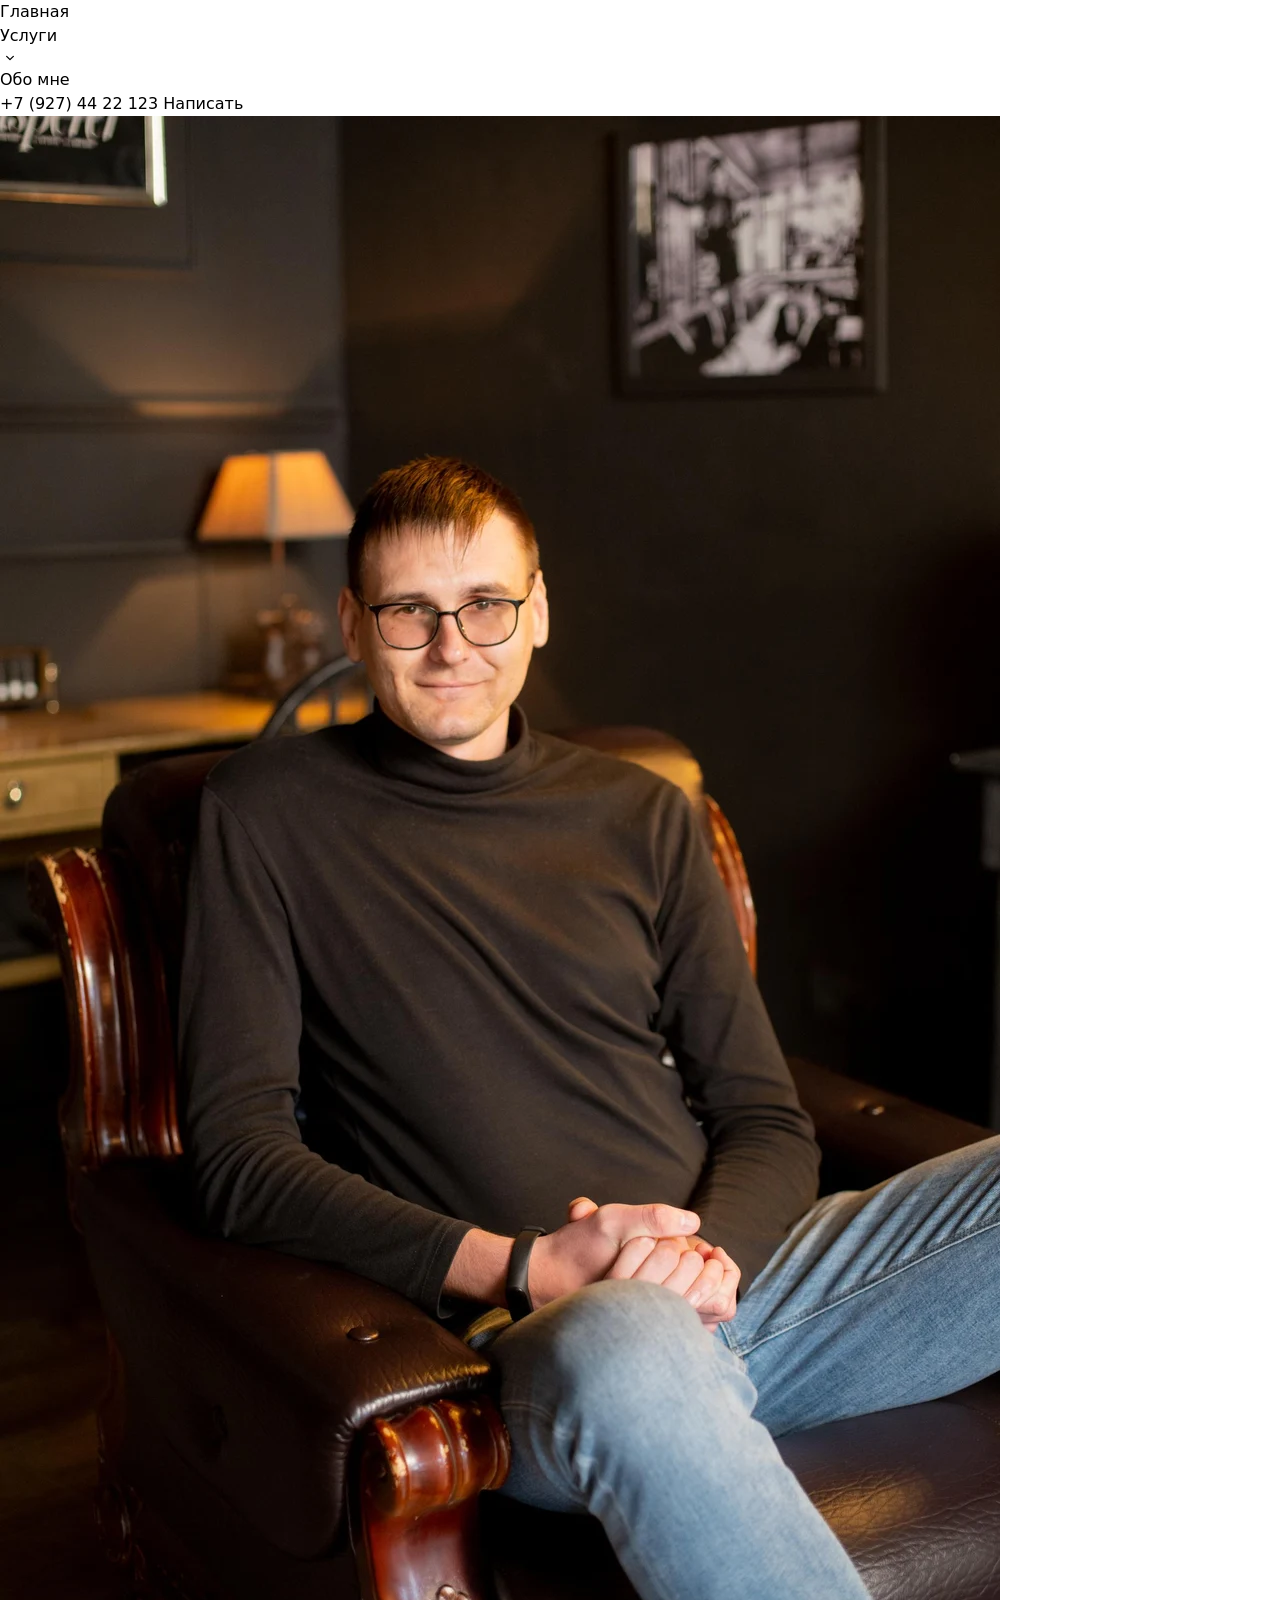
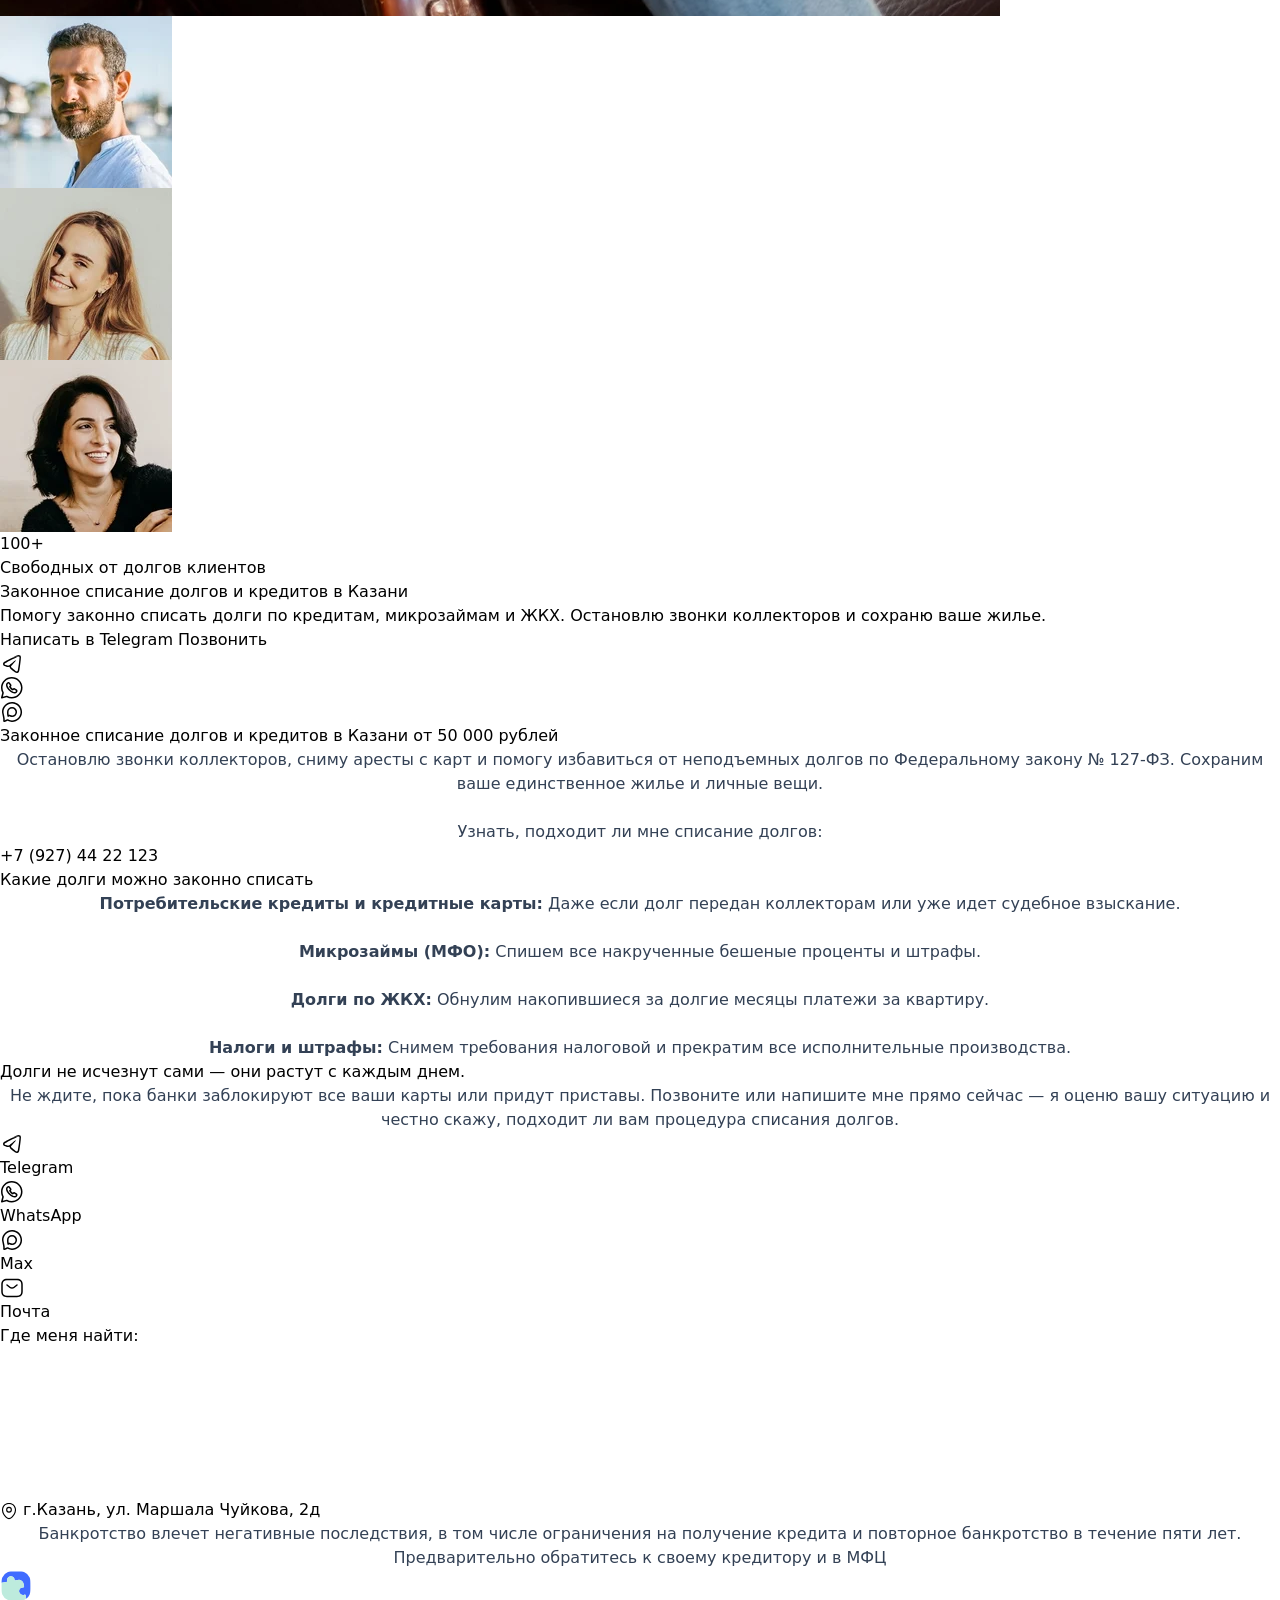
==== bankrotstvo.html @ 414cc4ce "Add files via upload" ====
<!DOCTYPE html>
<html lang="ru">
<head>
  <meta charset="UTF-8">
  <meta name="viewport" content="width=device-width, initial-scale=1">
  <title>Законное списание долгов и кредитов в Казани | Юрист Ринат Алимбеков</title>
  <link rel="preconnect" href="https://files.reg.solutions" crossorigin="">
  <script data-hid="yandex-metrika">(function(m,e,t,r,i,k,a){m[i]=m[i]||function(){(m[i].a=m[i].a||[]).push(arguments)}; m[i].l=1*new Date(); for (var j = 0; j < document.scripts.length; j++) {if (document.scripts[j].src === r) { return; }} k=e.createElement(t),a=e.getElementsByTagName(t)[0],k.async=1,k.src=r,a.parentNode.insertBefore(k,a)}) (window, document, "script", "https://mc.webvisor.org/metrika/tag_ww.js", "ym");</script>
  <script data-hid="yandex-metrika-init">ym("111389029","init", {"clickmap":true,"trackLinks":true,"accurateTrackBounce":true,"webvisor":true});</script>
  <style data-hid="typography-ui-font-face">
    @font-face {
      font-family: "Geologica";
      src: url("fonts/geologica/Geologica-Light.woff2") format("woff2");
      font-weight: 300;
      font-style: normal;
      font-display: swap;
    }
    @font-face {
      font-family: "Geologica";
      src: url("fonts/geologica/Geologica-Regular.woff2") format("woff2");
      font-weight: 400;
      font-style: normal;
      font-display: swap;
    }
    @font-face {
      font-family: "Geologica";
      src: url("fonts/geologica/Geologica-Medium.woff2") format("woff2");
      font-weight: 500;
      font-style: normal;
      font-display: swap;
    }
    @font-face {
      font-family: "Geologica";
      src: url("fonts/geologica/Geologica-SemiBold.woff2") format("woff2");
      font-weight: 600;
      font-style: normal;
      font-display: swap;
    }
    @font-face {
      font-family: "Geologica";
      src: url("fonts/geologica/Geologica-Bold.woff2") format("woff2");
      font-weight: 700;
      font-style: normal;
      font-display: swap;
    }
  </style>
  <link rel="stylesheet" href="assets/entry.CvngaAPK.css" crossorigin="">
  <link rel="stylesheet" href="assets/ds-image.C5omyo4O.css" crossorigin="">
  <link rel="stylesheet" href="assets/ds-icon.DWXrHHce.css" crossorigin="">
  <link rel="stylesheet" href="assets/ds-button.DsMYQig8.css" crossorigin="">
  <link rel="stylesheet" href="assets/ds-button-fab.Bz1cPtCl.css" crossorigin="">
  <link rel="stylesheet" href="assets/ds-sniped-text.DvC-Jb1C.css" crossorigin="">
  <link rel="stylesheet" href="assets/b-cover-hero.CDGLgIrj.css" crossorigin="">
  <link rel="stylesheet" href="assets/ds-visually-hidden.CFUOxGXJ.css" crossorigin="">
  <link rel="stylesheet" href="assets/ds-slider.BvKpBMZ5.css" crossorigin="">
  <link rel="stylesheet" href="assets/ds-gradient.C-kQnX_1.css" crossorigin="">
  <link rel="stylesheet" href="assets/ds-faces.C5oUfFaT.css" crossorigin="">
  <link rel="stylesheet" href="assets/b-socials.BcvCG303.css" crossorigin="">
  <link rel="stylesheet" href="assets/ds-container.l1gtJkcb.css" crossorigin="">
  <link rel="stylesheet" href="assets/b-text.CLtU5XYh.css" crossorigin="">
  <link rel="stylesheet" href="assets/b-map.Dxss5JW-.css" crossorigin="">
  <link rel="stylesheet" href="assets/ds-divider.Dz_-CAPW.css" crossorigin="">
  <link rel="stylesheet" href="assets/ds-static-icon.ThYcIJLv.css" crossorigin="">
  <link rel="preload" as="font" type="font/woff2" href="fonts/geologica/Geologica-Light.woff2" crossorigin="">
  <link rel="preload" as="font" type="font/woff2" href="fonts/geologica/Geologica-Regular.woff2" crossorigin="">
  <link rel="preload" as="font" type="font/woff2" href="fonts/geologica/Geologica-Medium.woff2" crossorigin="">
  <link rel="preload" as="font" type="font/woff2" href="fonts/geologica/Geologica-SemiBold.woff2" crossorigin="">
  <link rel="preload" as="font" type="font/woff2" href="fonts/geologica/Geologica-Bold.woff2" crossorigin="">
  <style>
    .g-fade-init, .u-animation-item, [class*="animation"] {
      opacity: 1 !important;
      visibility: visible !important;
      transform: none !important;
    }
    html, body, #__nuxt, .ds-layout, .ds-main {
      overflow-y: visible !important;
      height: auto !important;
    }
    .ds-menu-item { position: relative; }
    .custom-submenu {
      display: none;
      position: absolute;
      top: 100%;
      left: 0;
      min-width: 240px;
      background: #F5E9DC;
      border: 1px solid rgba(0, 0, 0, 0.1);
      border-radius: 12px;
      padding: 8px 0;
      box-shadow: 0 10px 25px rgba(0, 0, 0, 0.12);
      z-index: 1000;
      list-style: none;
      margin: 6px 0 0 0;
    }
    .ds-menu-item.is-open .custom-submenu { display: block; }
    .custom-submenu a {
      display: block;
      padding: 10px 16px;
      color: inherit;
      text-decoration: none;
      font-size: 14px;
    }
    .custom-submenu a:hover { background: rgba(0, 0, 0, 0.06); }
  </style>
  <meta property="og:title" content="Законное списание долгов и кредитов в Казани | Юрист Ринат Алимбеков">
  <meta name="description" content="Помогу законно списать долги по кредитам, микрозаймам и ЖКХ. Остановлю звонки коллекторов и сохраню ваше жилье.">
  <meta name="keywords" content="банкротство физических лиц казань, списание долгов казань, списать кредиты, юрист по банкротству казань, ринат алимбеков">
  <meta property="og:url" content="https://arinvlawyer.ru/bankrotstvo.html">
  <meta property="og:type" content="website">
  <link rel="canonical" href="https://arinvlawyer.ru/bankrotstvo.html">
  <link rel="icon" href="70314db3-11a1-4cf8-a374-4abc5efc9e63/images/f0ab0953-bb01-4327-87bc-46293ecb7c54-dsc04267.jpg" type="image/png">
  <link rel="icon" href="favicon-96x96.png" type="image/png" sizes="96x96">
  <link rel="icon" href="favicon.svg" type="image/svg+xml">
  <link rel="apple-touch-icon" href="70314db3-11a1-4cf8-a374-4abc5efc9e63/images/f0ab0953-bb01-4327-87bc-46293ecb7c54-dsc04267.jpg">
  <link rel="manifest" href="manifest.json">
  <noscript data-hid="yandex-metrika-noscript"><div><img src="watch/111389029" style="position:absolute; left:-9999px;" alt=""></div></noscript>
</head>
<body>
  <div id="__nuxt">
    <div>
      <div>
        <div class="ds-layout g-color-theme-dark g-radius-s" style="--color-theme:dark;--accent:#12B4E8;--dynamic:var(--basic-300);--accent-hover:#08aade;--accent-active:#00a0d4;--accent-light-30:#5fffff;--accent-opacity-30:rgba(18, 180, 232, 0.3);--accent-opacity-80:rgba(18, 180, 232, 0.8);--bg-color-light:var(--basic-1300);--bg-color-dark:#0C0C0D;--radius:radius-s;--font-family-body:&quot;Geologica&quot;, Arial, sans-serif;--font-family-heading:&quot;Geologica&quot;, Arial, sans-serif;--font-weight-heading:500;">
          <header class="lb-header ds-header g-color-theme-light" data-type="LbHeader" style="--color-theme:light;--bg-color-light:#F5E9DC;">
            <div class="lb-header__wrapper">
              <div class="lb-header__content">
                <div class="lb-header__group lb-header__group_type_left">
                  <nav class="ds-menu" aria-label="Main menu">
                    <ul class="ds-menu__list">
                      <li class="ds-menu__list-item">
                        <div class="ds-menu-item">
                          <a class="ds-menu-item__link" href="index.html">Главная</a>
                        </div>
                      </li>
                      <li class="ds-menu__list-item">
                        <div class="ds-menu-item" id="services-menu-item">
                          <button type="button" class="ds-menu-item__button" id="services-menu-btn">Услуги <svg xmlns="http://www.w3.org/2000/svg" fill="none" viewbox="0 0 24 24" height="20" width="20" class="ds-icon ds-menu-item__icon"><path fill="#000" fill-rule="evenodd" d="M7.47 9.47a.75.75 0 0 1 1.06 0L12 12.94l3.47-3.47a.75.75 0 1 1 1.06 1.06l-4 4a.75.75 0 0 1-1.06 0l-4-4a.75.75 0 0 1 0-1.06" clip-rule="evenodd"></path></svg></button>
                          <ul class="custom-submenu">
                            <li><a href="razvod.html">Развод, раздел, алименты</a></li>
                            <li><a href="deti.html">Споры по детям</a></li>
                            <li><a href="bankrotstvo.html">Банкротство</a></li>
                          </ul>
                        </div>
                      </li>
                      <li class="ds-menu__list-item">
                        <div class="ds-menu-item">
                          <a class="ds-menu-item__link" href="my.html">Обо мне</a>
                        </div>
                      </li>
                    </ul>
                  </nav>
                </div>
                <div class="lb-header__group lb-header__group_type_right">
                  <div class="lb-header__buttons">
                    <a class="ds-button ds-button_color_tertiary ds-button_size_m" href="tel:+79274422123">
                      <span class="ds-button__text">+7 (927) 44 22 123</span>
                    </a>
                    <a class="ds-button ds-button_color_primary ds-button_size_m" href="https://t.me/@arinvLawyer">
                      <span class="ds-button__text">Написать</span>
                    </a>
                  </div>
                </div>
              </div>
            </div>
          </header>

          <main class="ds-main ds-main_mode_view">
            <section class="ds-packer ds-packer_type_stretch ds-packer_gap-top_none ds-packer_gap-bottom_large g-color-theme-light g-fade-init" block-id="2476490" style="--color-theme: light; --bg-color-light: #FAF2EB;">
              <article id="block-2476490" class="b-cover-hero b-cover-hero_backed-content g-color-theme-light" style="--color-theme: light; --bg-layout-container: #FAF2EB;">
                <div class="b-cover-hero__wrapper b-cover-hero__wrapper_backed-content">
                  <div class="b-cover-hero__gallery">
                    <img src="bankrotstvo_files/a1879550-2d3c-4550-b74a-93fd7733984d-dsc04269.webp" alt="Законное списание долгов и кредитов в Казани" loading="eager" fetchpriority="high" class="b-cover-hero__image">
                  </div>
                  <div class="b-cover-hero__description b-cover-hero__description_backed-content">
                    <div class="b-cover-hero__faces-wrapper u-animation-item">
                      <div class="ds-faces ds-faces_align_left ds-faces_direction_horizontal">
                        <div class="ds-faces__avatars">
                          <div class="ds-faces__item">
                            <div class="ds-faces__image ds-faces__image_size_m">
                              <img src="bankrotstvo_files/face-1.webp" alt="Клиент 1" class="ds-faces__image" loading="lazy">
                            </div>
                          </div>
                          <div class="ds-faces__item">
                            <div class="ds-faces__image ds-faces__image_size_m">
                              <img src="bankrotstvo_files/face-2.webp" alt="Клиент 2" class="ds-faces__image" loading="lazy">
                            </div>
                          </div>
                          <div class="ds-faces__item">
                            <div class="ds-faces__image ds-faces__image_size_m">
                              <img src="bankrotstvo_files/face-3.webp" alt="Клиент 3" class="ds-faces__image" loading="lazy">
                            </div>
                          </div>
                        </div>
                        <div class="ds-faces__content">
                          <div class="ds-sniped-text ds-faces__title">
                            <div class="ds-sniped-text__snip">100+</div>
                          </div>
                          <div class="ds-sniped-text ds-faces__sub-title">
                            <div class="ds-sniped-text__snip">Свободных от долгов клиентов</div>
                          </div>
                        </div>
                      </div>
                    </div>
                    <div class="ds-sniped-text b-cover-hero__content-title u-animation-item">
                      <h1 class="ds-sniped-text__snip">Законное списание долгов и кредитов в Казани</h1>
                    </div>
                    <div class="ds-sniped-text b-cover-hero__text u-animation-item">
                      <p class="ds-sniped-text__snip">Помогу законно списать долги по кредитам, микрозаймам и ЖКХ. Остановлю звонки коллекторов и сохраню ваше жилье.</p>
                    </div>
                    <div class="b-cover-hero__button-wrapper u-animation-item">
                      <a class="ds-button ds-button_color_primary ds-button_size_m" href="https://t.me/@arinvLawyer" target="_blank">
                        <span class="ds-button__text">Написать в Telegram</span>
                      </a>
                      <a class="ds-button ds-button_color_secondary ds-button_size_m" href="tel:+79274422123">
                        <span class="ds-button__text">Позвонить</span>
                      </a>
                    </div>
                    <div class="b-cover-hero__socials-wrapper u-animation-item">
                      <ul class="b-cover-hero__socials-list">
                        <li class="b-cover-hero__socials-item">
                          <a class="ds-social ds-social_type_short ds-social_color_secondary ds-social_social_telegram" href="https://t.me/@arinvLawyer" target="_blank">
                            <svg xmlns="http://www.w3.org/2000/svg" fill="none" viewbox="0 0 24 24" height="24" width="24" class="ds-icon ds-social__icon"><path fill="#000" d="m12.308 5.737 8.015-2.115a2.2 2.2 0 0 0-.92-.528A2.4 2.4 0 0 0 18.705 3c-.7.015-1.43.313-2.606.864-1.272.597-2.54 1.235-3.792 1.873"></path><path fill="#000" d="M20.955 4.934c-.025-.18-.114-.805-.632-1.312zM8.104 15.086c.503.013.973-.11 1.402-.307z"></path><path fill="#000" fill-rule="evenodd" d="m8.104 15.086 1.402-.307c.034.784.47 1.408.966 1.87 1.063.99 2.266 1.852 3.394 2.766l.457.384c.258.222.62.534 1.02.768.455.265 1.067.498 1.807.416.759-.084 1.307-.556 1.646-1.099.317-.51.503-1.151.615-1.87.66-4.257 1.383-9.335 1.544-13.08l-.632-1.312-8.015 2.115C7.736 8.065 4.5 9.5 3.783 10.306c-.308.276-.701.744-.771 1.417-.043.414.032.837.248 1.22.202.359.478.596.701.75.37.253.837.43 1.136.542l.352.135.8.294.234.075c.532.157 1.073.246 1.621.347m6.347-6.05-.07.056q-.519.41-1.282 1.023l-.063.051q-.667.538-1.518 1.227l-.198.16-.609.495-.35.285-.72.585q-.826.686-1.498.668l-.543-.085a7 7 0 0 1-.328-.086 12 12 0 0 1-.664-.214c-.213-.075-.421-.153-.612-.228-.534-.21-1.564-.403-1.492-1.095q.046-.45 1.027-.92l1.104-.58.662-.348q1.228-.645 2.25-1.177 2.189-1.141 3.43-1.774L13 7.067q.325-.166.585-.296.713-.359 1.293-.646a97 97 0 0 1 1.858-.902c1.237-.58 1.674-.716 2.001-.723.115-.002.37.032.536.194.14.137.178.322.196.451.019.13.042.425.023.656-.493 6.077-1.565 11.983-1.565 11.983-.193 1.249-.574 1.668-.944 1.709-.635.07-1.149-.372-1.721-.864l-.467-.39c-.634-.502-1.125-.906-1.616-1.31-.45-.37-.902-.74-1.466-1.189a4 4 0 0 1-.22-.188c-.386-.36-.514-.666-.486-.956l.002-.025c.047-.365.34-.707.677-1.098q.16-.184.325-.387c.042-.053.229-.264.499-.567l.118-.132.002-.003c.334-.375.766-.859 1.203-1.355l.08-.091c.396-.451.792-.907 1.119-1.297l.018-.022.09-.106a18 18 0 0 0 .496-.622c.107-.144.172-.246.18-.291s.017-.208-.064-.295c-.08-.086-.2-.057-.286-.033a2 2 0 0 0-.293.203l-.049.037a39 39 0 0 0-.674.525" clip-rule="evenodd"></path><path fill="#000" d="M7.736 15.054q.17.024.368.032c-.548-.101-1.09-.19-1.62-.348.254.082.51.161.77.223q.234.057.482.093"></path></svg>
                          </a>
                        </li>
                        <li class="b-cover-hero__socials-item">
                          <a class="ds-social ds-social_type_short ds-social_color_secondary ds-social_social_whats-app" href="https://wa.me/+79274422123" target="_blank">
                            <svg xmlns="http://www.w3.org/2000/svg" fill="none" viewbox="0 0 24 24" height="24" width="24" class="ds-icon ds-social__icon"><path fill="#000" fill-rule="evenodd" d="M12.565 17.09c.67.29 1.31.43 1.93.43.44 0 .87-.08 1.27-.25s.77-.43 1.09-.78c.18-.21.33-.44.46-.7.13-.28.2-.57.2-.87 0-.23-.04-.45-.14-.7-.12-.25-.3-.47-.53-.63l-1.67-1.18a2.2 2.2 0 0 0-.49-.27c-.45-.19-.96-.14-1.29.07-.18.09-.36.23-.54.41l-.14.14a3 3 0 0 1-.3-.23 14 14 0 0 1-1.44-1.44 3 3 0 0 1-.21-.26l-.03-.04.13-.14c.17-.17.3-.35.39-.5.14-.23.21-.49.21-.75 0-.19-.05-.39-.13-.59-.07-.17-.16-.34-.28-.5l-1.16-1.63c-.16-.24-.37-.42-.62-.53-.73-.35-1.65-.12-2.29.51-.34.32-.6.69-.76 1.1-.15.39-.23.81-.23 1.25 0 .62.14 1.27.42 1.93.26.61.62 1.23 1.07 1.86.44.6.94 1.18 1.48 1.73.54.54 1.13 1.04 1.73 1.48.61.45 1.24.81 1.87 1.08m-4.53-9.34c.25-.25.45-.25.51-.25l.12.08 1.17 1.65c.05.07.09.13.12.2-.02.04-.06.1-.17.21l-.38.39c-.19.2-.29.45-.29.73 0 .1.01.21.04.31l.11.26c.12.21.3.46.56.77.24.28.49.55.77.84.29.28.56.53.84.77.29.25.55.43.78.55l.18.08c.37.13.83.05 1.12-.24l.38-.38c.11-.11.17-.14.21-.16.06.02.13.06.2.11l1.67 1.16c.03.06.03.09.03.11 0 .07-.02.15-.05.22-.06.13-.13.23-.22.33-.18.18-.36.32-.56.4-.57.24-1.27.16-2.03-.17a8.2 8.2 0 0 1-1.58-.91c-.54-.4-1.06-.85-1.55-1.33-.49-.49-.93-1.02-1.32-1.55-.38-.53-.69-1.06-.9-1.56q-.3-.72-.3-1.35c0-.24.04-.48.13-.69s.22-.4.41-.58" clip-rule="evenodd"></path><path fill="#000" fill-rule="evenodd" d="M1.225 22.29c.14.14.33.22.53.22.07 0 .13-.01.2-.03l4.64-1.29c1.58.86 3.35 1.31 5.16 1.31 5.93 0 10.75-4.82 10.75-10.75S17.685 1 11.755 1 1.005 5.82 1.005 11.75c0 1.78.44 3.54 1.28 5.1l-1.26 4.71c-.07.26.01.54.2.73m5.85-2.55a.86.86 0 0 0-.38-.1c-.06 0-.13.01-.19.03l-3.68 1.02 1-3.74c.05-.19.02-.4-.08-.57a9.2 9.2 0 0 1-1.24-4.62c0-5.1 4.15-9.25 9.25-9.25s9.25 4.15 9.25 9.25-4.15 9.25-9.25 9.25c-1.65 0-3.27-.44-4.68-1.27" clip-rule="evenodd"></path></svg>
                          </a>
                        </li>
                        <li class="b-cover-hero__socials-item">
                          <a class="ds-social ds-social_type_short ds-social_color_secondary ds-social_social_max" href="https://max.ru/u/f9LHodD0cOLbR-iz8FZMGi4ma3IDiIDYHYWgFF_j9Hq-QoVABAkh54DSgMY" target="_blank">
                            <svg xmlns="http://www.w3.org/2000/svg" fill="none" viewbox="0 0 24 24" height="24" width="24" class="ds-icon ds-social__icon"><path fill="#000" d="M12.548 2.013c5.3.267 9.516 4.628 9.516 9.97l-.013.513c-.269 5.274-4.651 9.469-10.019 9.469l-.24-.004c-1.221-.039-2.764-.373-3.94-1.15-.709-.47-2.398 1.353-3.643 1.177l-.12-.023c-1.253-.319-.835-1.573-.835-2.827 0-1.176-1.102-5.136-1.24-6.845L2 11.983C2 6.468 6.492 2 12.032 2zM12.032 3.5C7.313 3.5 3.5 7.305 3.5 11.982c0 .219.054.652.172 1.296.112.615.263 1.322.42 2.05.156.714.317 1.453.44 2.089.113.597.222 1.243.222 1.72 0 .378-.032.763-.049 1.025q-.008.134-.012.236c.202-.087.437-.211.739-.38.3-.17.747-.429 1.165-.588.322-.123 1.13-.393 1.924.034l.159.096.18.112c.925.542 2.179.793 3.172.793 4.72 0 8.532-3.805 8.532-8.483 0-4.677-3.813-8.482-8.532-8.482m0 3.516a5.017 5.017 0 0 1 5.016 5.015l-.007.259a5.017 5.017 0 0 1-5.01 4.758l-.38-.015a5 5 0 0 1-2.393-.821c-.355-.235-1.07 1.079-1.378.861l-.028-.025c-.78-.885-.836-3.745-.836-5.017a5.017 5.017 0 0 1 5.015-5.015m0 1.5a3.517 3.517 0 0 0-3.516 3.515c0 .623.014 1.588.116 2.486l.03.24.066-.018a1.7 1.7 0 0 1 1.18.118l.18.106.214.13a3.517 3.517 0 1 0 1.73-6.578"></path></svg>
                          </a>
                        </li>
                      </ul>
                    </div>
                  </div>
                </div>
              </article>
            </section>

            <section class="ds-packer ds-packer_type_fix ds-packer_gap-top_large ds-packer_gap-bottom_large g-color-theme-light g-fade-init" block-id="2476491" style="--color-theme: light; --bg-color-light: #FAF2EB;">
              <article id="block-2476491" class="b-text">
                <div class="ds-container ds-container_type_short-color">
                  <div class="ds-container__title-wrapper">
                    <h2 class="ds-container__title">Законное списание долгов и кредитов в Казани от 50 000 рублей</h2>
                  </div>
                  <div class="ds-container__content">
                    <div class="rich-text ds-text-output b-text__text">
                      <p style="text-align: center;">Остановлю звонки коллекторов, сниму аресты с карт и помогу избавиться от неподъемных долгов по Федеральному закону № 127-ФЗ. Сохраним ваше единственное жилье и личные вещи.<br><br>Узнать, подходит ли мне списание долгов:</p>
                    </div>
                    <div class="b-text__buttons-wrapper">
                      <a class="ds-button ds-button_color_secondary ds-button_size_m" href="tel:+79274422123">
                        <span class="ds-button__text">+7 (927) 44 22 123</span>
                      </a>
                    </div>
                  </div>
                </div>
              </article>
            </section>

            <section class="ds-packer ds-packer_type_fix ds-packer_gap-top_large ds-packer_gap-bottom_large g-color-theme-light g-fade-init" block-id="2476494" style="--color-theme: light; --bg-color-light: #FAF2EB;">
              <article id="block-2476494" class="b-text">
                <div class="ds-container ds-container_type_short-color">
                  <div class="ds-container__title-wrapper">
                    <h2 class="ds-container__title">Какие долги можно законно списать</h2>
                  </div>
                  <div class="ds-container__content">
                    <div class="rich-text ds-text-output b-text__text">
                      <p style="text-align: center;"><strong>Потребительские кредиты и кредитные карты:</strong> Даже если долг передан коллекторам или уже идет судебное взыскание.<br><br>
<strong>Микрозаймы (МФО):</strong> Спишем все накрученные бешеные проценты и штрафы.<br><br>
<strong>Долги по ЖКХ:</strong> Обнулим накопившиеся за долгие месяцы платежи за квартиру.<br><br>
<strong>Налоги и штрафы:</strong> Снимем требования налоговой и прекратим все исполнительные производства.</p>
                    </div>
                  </div>
                </div>
              </article>
            </section>

            <section class="ds-packer ds-packer_type_fix ds-packer_gap-top_large ds-packer_gap-bottom_large g-color-theme-light g-fade-init" block-id="2476496" style="--color-theme: light; --bg-color-light: #FAF2EB;">
              <article id="block-2476496" class="b-text">
                <div class="ds-container ds-container_type_short-color">
                  <div class="ds-container__title-wrapper">
                    <h2 class="ds-container__title">Долги не исчезнут сами — они растут с каждым днем.</h2>
                  </div>
                  <div class="ds-container__content">
                    <div class="rich-text ds-text-output b-text__text">
                      <p style="text-align: center;">Не ждите, пока банки заблокируют все ваши карты или придут приставы. Позвоните или напишите мне прямо сейчас — я оценю вашу ситуацию и честно скажу, подходит ли вам процедура списания долгов.</p>
                    </div>
                  </div>
                </div>
              </article>
            </section>

            <section class="ds-packer ds-packer_type_fix ds-packer_gap-top_large ds-packer_gap-bottom_large g-color-theme-light g-fade-init" block-id="2476497" style="--color-theme: light; --bg-color-light: #FAF2EB;">
              <article id="block-2476497" class="b-socials">
                <div class="ds-container ds-container_type_short-color">
                  <div class="ds-container__content">
                    <ul class="ds-list ds-list_schematic ds-list_gap_s" style="--v4ed5f670:12;--v424b3f70:12;--v52c78a34:6;--v5467168c:3;--v70d6bd58:12;--v70d6bd59:6;--v70d6bd5a:4;">
                      <li class="ds-list-item b-socials__list-item">
                        <a class="ds-social ds-social_stretch ds-social_type_full ds-social_color_primary ds-social_social_telegram" href="https://t.me/@arinvLawyer" target="_blank">
                          <svg xmlns="http://www.w3.org/2000/svg" fill="none" viewbox="0 0 24 24" height="24" width="24" class="ds-icon ds-social__icon"><path fill="#000" d="m12.308 5.737 8.015-2.115a2.2 2.2 0 0 0-.92-.528A2.4 2.4 0 0 0 18.705 3c-.7.015-1.43.313-2.606.864-1.272.597-2.54 1.235-3.792 1.873"></path><path fill="#000" d="M20.955 4.934c-.025-.18-.114-.805-.632-1.312zM8.104 15.086c.503.013.973-.11 1.402-.307z"></path><path fill="#000" fill-rule="evenodd" d="m8.104 15.086 1.402-.307c.034.784.47 1.408.966 1.87 1.063.99 2.266 1.852 3.394 2.766l.457.384c.258.222.62.534 1.02.768.455.265 1.067.498 1.807.416.759-.084 1.307-.556 1.646-1.099.317-.51.503-1.151.615-1.87.66-4.257 1.383-9.335 1.544-13.08l-.632-1.312-8.015 2.115C7.736 8.065 4.5 9.5 3.783 10.306c-.308.276-.701.744-.771 1.417-.043.414.032.837.248 1.22.202.359.478.596.701.75.37.253.837.43 1.136.542l.352.135.8.294.234.075c.532.157 1.073.246 1.621.347m6.347-6.05-.07.056q-.519.41-1.282 1.023l-.063.051q-.667.538-1.518 1.227l-.198.16-.609.495-.35.285-.72.585q-.826.686-1.498.668l-.543-.085a7 7 0 0 1-.328-.086 12 12 0 0 1-.664-.214c-.213-.075-.421-.153-.612-.228-.534-.21-1.564-.403-1.492-1.095q.046-.45 1.027-.92l1.104-.58.662-.348q1.228-.645 2.25-1.177 2.189-1.141 3.43-1.774L13 7.067q.325-.166.585-.296.713-.359 1.293-.646a97 97 0 0 1 1.858-.902c1.237-.58 1.674-.716 2.001-.723.115-.002.37.032.536.194.14.137.178.322.196.451.019.13.042.425.023.656-.493 6.077-1.565 11.983-1.565 11.983-.193 1.249-.574 1.668-.944 1.709-.635.07-1.149-.372-1.721-.864l-.467-.39c-.634-.502-1.125-.906-1.616-1.31-.45-.37-.902-.74-1.466-1.189a4 4 0 0 1-.22-.188c-.386-.36-.514-.666-.486-.956l.002-.025c.047-.365.34-.707.677-1.098q.16-.184.325-.387c.042-.053.229-.264.499-.567l.118-.132.002-.003c.334-.375.766-.859 1.203-1.355l.08-.091c.396-.451.792-.907 1.119-1.297l.018-.022.09-.106a18 18 0 0 0 .496-.622c.107-.144.172-.246.18-.291s.017-.208-.064-.295c-.08-.086-.2-.057-.286-.033a2 2 0 0 0-.293.203l-.049.037a39 39 0 0 0-.674.525" clip-rule="evenodd"></path><path fill="#000" d="M7.736 15.054q.17.024.368.032c-.548-.101-1.09-.19-1.62-.348.254.082.51.161.77.223q.234.057.482.093"></path></svg>
                          <div><p class="ds-social__text">Telegram</p></div>
                        </a>
                      </li>
                      <li class="ds-list-item b-socials__list-item">
                        <a class="ds-social ds-social_stretch ds-social_type_full ds-social_color_primary ds-social_social_whats-app" href="https://wa.me/+79274422123" target="_blank">
                          <svg xmlns="http://www.w3.org/2000/svg" fill="none" viewbox="0 0 24 24" height="24" width="24" class="ds-icon ds-social__icon"><path fill="#000" fill-rule="evenodd" d="M12.565 17.09c.67.29 1.31.43 1.93.43.44 0 .87-.08 1.27-.25s.77-.43 1.09-.78c.18-.21.33-.44.46-.7.13-.28.2-.57.2-.87 0-.23-.04-.45-.14-.7-.12-.25-.3-.47-.53-.63l-1.67-1.18a2.2 2.2 0 0 0-.49-.27c-.45-.19-.96-.14-1.29.07-.18.09-.36.23-.54.41l-.14.14a3 3 0 0 1-.3-.23 14 14 0 0 1-1.44-1.44 3 3 0 0 1-.21-.26l-.03-.04.13-.14c.17-.17.3-.35.39-.5.14-.23.21-.49.21-.75 0-.19-.05-.39-.13-.59-.07-.17-.16-.34-.28-.5l-1.16-1.63c-.16-.24-.37-.42-.62-.53-.73-.35-1.65-.12-2.29.51-.34.32-.6.69-.76 1.1-.15.39-.23.81-.23 1.25 0 .62.14 1.27.42 1.93.26.61.62 1.23 1.07 1.86.44.6.94 1.18 1.48 1.73.54.54 1.13 1.04 1.73 1.48.61.45 1.24.81 1.87 1.08m-4.53-9.34c.25-.25.45-.25.51-.25l.12.08 1.17 1.65c.05.07.09.13.12.2-.02.04-.06.1-.17.21l-.38.39c-.19.2-.29.45-.29.73 0 .1.01.21.04.31l.11.26c.12.21.3.46.56.77.24.28.49.55.77.84.29.28.56.53.84.77.29.25.55.43.78.55l.18.08c.37.13.83.05 1.12-.24l.38-.38c.11-.11.17-.14.21-.16.06.02.13.06.2.11l1.67 1.16c.03.06.03.09.03.11 0 .07-.02.15-.05.22-.06.13-.13.23-.22.33-.18.18-.36.32-.56.4-.57.24-1.27.16-2.03-.17a8.2 8.2 0 0 1-1.58-.91c-.54-.4-1.06-.85-1.55-1.33-.49-.49-.93-1.02-1.32-1.55-.38-.53-.69-1.06-.9-1.56q-.3-.72-.3-1.35c0-.24.04-.48.13-.69s.22-.4.41-.58" clip-rule="evenodd"></path><path fill="#000" fill-rule="evenodd" d="M1.225 22.29c.14.14.33.22.53.22.07 0 .13-.01.2-.03l4.64-1.29c1.58.86 3.35 1.31 5.16 1.31 5.93 0 10.75-4.82 10.75-10.75S17.685 1 11.755 1 1.005 5.82 1.005 11.75c0 1.78.44 3.54 1.28 5.1l-1.26 4.71c-.07.26.01.54.2.73m5.85-2.55a.86.86 0 0 0-.38-.1c-.06 0-.13.01-.19.03l-3.68 1.02 1-3.74c.05-.19.02-.4-.08-.57a9.2 9.2 0 0 1-1.24-4.62c0-5.1 4.15-9.25 9.25-9.25s9.25 4.15 9.25 9.25-4.15 9.25-9.25 9.25c-1.65 0-3.27-.44-4.68-1.27" clip-rule="evenodd"></path></svg>
                          <div><p class="ds-social__text">WhatsApp</p></div>
                        </a>
                      </li>
                      <li class="ds-list-item b-socials__list-item">
                        <a class="ds-social ds-social_stretch ds-social_type_full ds-social_color_primary ds-social_social_max" href="https://max.ru/u/f9LHodD0cOLbR-iz8FZMGi4ma3IDiIDYHYWgFF_j9Hq-QoVABAkh54DSgMY" target="_blank">
                          <svg xmlns="http://www.w3.org/2000/svg" fill="none" viewbox="0 0 24 24" height="24" width="24" class="ds-icon ds-social__icon"><path fill="#000" d="M12.548 2.013c5.3.267 9.516 4.628 9.516 9.97l-.013.513c-.269 5.274-4.651 9.469-10.019 9.469l-.24-.004c-1.221-.039-2.764-.373-3.94-1.15-.709-.47-2.398 1.353-3.643 1.177l-.12-.023c-1.253-.319-.835-1.573-.835-2.827 0-1.176-1.102-5.136-1.24-6.845L2 11.983C2 6.468 6.492 2 12.032 2zM12.032 3.5C7.313 3.5 3.5 7.305 3.5 11.982c0 .219.054.652.172 1.296.112.615.263 1.322.42 2.05.156.714.317 1.453.44 2.089.113.597.222 1.243.222 1.72 0 .378-.032.763-.049 1.025q-.008.134-.012.236c.202-.087.437-.211.739-.38.3-.17.747-.429 1.165-.588.322-.123 1.13-.393 1.924.034l.159.096.18.112c.925.542 2.179.793 3.172.793 4.72 0 8.532-3.805 8.532-8.483 0-4.677-3.813-8.482-8.532-8.482m0 3.516a5.017 5.017 0 0 1 5.016 5.015l-.007.259a5.017 5.017 0 0 1-5.01 4.758l-.38-.015a5 5 0 0 1-2.393-.821c-.355-.235-1.07 1.079-1.378.861l-.028-.025c-.78-.885-.836-3.745-.836-5.017a5.017 5.017 0 0 1 5.015-5.015m0 1.5a3.517 3.517 0 0 0-3.516 3.515c0 .623.014 1.588.116 2.486l.03.24.066-.018a1.7 1.7 0 0 1 1.18.118l.18.106.214.13a3.517 3.517 0 1 0 1.73-6.578"></path></svg>
                          <div><p class="ds-social__text">Max</p></div>
                        </a>
                      </li>
                      <li class="ds-list-item b-socials__list-item">
                        <a class="ds-social ds-social_stretch ds-social_type_full ds-social_color_primary ds-social_social_mail" href="mailto:mrrin96@gmail.com" target="_self">
                          <svg xmlns="http://www.w3.org/2000/svg" fill="none" viewbox="0 0 24 24" height="24" width="24" class="ds-icon ds-social__icon"><path fill="#000" d="M17.468 9.586a.75.75 0 0 0-.936-1.172l-3.13 2.5c-.756.601-2.057.601-2.814 0l-3.119-2.5a.75.75 0 0 0-.938 1.171l3.12 2.5.002.002c1.303 1.037 3.38 1.037 4.684 0z"></path><path fill="#000" fill-rule="evenodd" d="M7 2.75c-1.615 0-3.075.404-4.135 1.388C1.795 5.132 1.25 6.607 1.25 8.5v7c0 1.893.545 3.369 1.615 4.362 1.06.984 2.52 1.388 4.135 1.388h10c1.615 0 3.075-.404 4.135-1.388 1.07-.993 1.615-2.469 1.615-4.362v-7c0-1.893-.545-3.368-1.615-4.362-1.06-.984-2.52-1.388-4.135-1.388zM2.75 8.5c0-1.607.455-2.632 1.135-3.263.69-.64 1.73-.987 3.115-.987h10c1.385 0 2.425.346 3.115.987.68.631 1.135 1.656 1.135 3.263v7c0 1.607-.455 2.631-1.135 3.263-.69.64-1.73.987-3.115.987H7c-1.385 0-2.425-.346-3.115-.987-.68-.632-1.135-1.656-1.135-3.263z" clip-rule="evenodd"></path></svg>
                          <div><p class="ds-social__text">Почта</p></div>
                        </a>
                      </li>
                    </ul>
                  </div>
                </div>
              </article>
            </section>

            <section class="ds-packer ds-packer_type_fix ds-packer_gap-top_large ds-packer_gap-bottom_large g-color-theme-light g-fade-init" block-id="2476498" style="--color-theme: light; --bg-color-light: #FAF2EB;">
              <article id="block-2476498" class="b-map">
                <div class="ds-container ds-container_type_short-color ds-container_has-backed">
                  <div class="ds-container__title-wrapper">
                    <h2 class="ds-container__title">Где меня найти:</h2>
                  </div>
                  <div class="ds-container__content ds-container__content_backed g-color-theme-light" style="--color-theme: light; --bg-layout-container: #FAF2EB;">
                    <div class="b-map__content-wrapper">
                      <div class="b-map__wrapper">
                        <iframe src="https://yandex.ru/map-widget/v1/?lang=ru&pt=49.102399,55.835377&z=14&scroll=false" width="100%" height="100%" frameborder="0" allowfullscreen="true" referrerpolicy="no-referrer-when-downgrade" loading="lazy"></iframe>
                        <div class="b-map__address">
                          <svg xmlns="http://www.w3.org/2000/svg" fill="none" viewbox="0 0 24 24" height="18" width="18" class="ds-icon ds-icon_inline b-map__address-icon"><path fill="#000" fill-rule="evenodd" d="M12 6.44a3.87 3.87 0 1 0 0 7.74 3.87 3.87 0 0 0 0-7.74m-2.37 3.87a2.37 2.37 0 1 1 4.74 0 2.37 2.37 0 0 1-4.74 0" clip-rule="evenodd"></path><path fill="#000" fill-rule="evenodd" d="M12.004 1.25c3.98.003 8.036 2.35 9.108 7.084 1.242 5.49-2.184 10.05-4.992 12.746a5.943 5.943 0 0 1-8.25 0c-2.798-2.696-6.224-7.266-4.982-12.756C3.965 3.59 8.025 1.247 12.005 1.25M4.351 8.656c.894-3.926 4.235-5.908 7.652-5.906s6.757 1.99 7.645 5.916c1.058 4.67-1.835 8.71-4.567 11.333l-.002.001a4.443 4.443 0 0 1-6.169 0c-2.722-2.624-5.616-6.674-4.559-11.344" clip-rule="evenodd"></path></svg> г.Казань, ул. Маршала Чуйкова, 2д
                        </div>
                      </div>
                    </div>
                  </div>
                </div>
              </article>
            </section>

            <section class="ds-packer ds-packer_type_fix ds-packer_gap-top_none ds-packer_gap-bottom_none g-color-theme-light g-fade-init" block-id="2476505" style="--color-theme: light; --bg-color-light: #FAF2EB;">
              <article id="block-2476505" class="b-text">
                <div class="ds-container ds-container_type_short-color">
                  <div class="ds-container__content">
                    <div class="rich-text ds-text-output b-text__text">
                      <p style="text-align: center;">Банкротство влечет негативные последствия, в том числе ограничения на получение кредита и повторное банкротство в течение пяти лет. Предварительно обратитесь к своему кредитору и в МФЦ</p>
                    </div>
                  </div>
                </div>
              </article>
            </section>
          </main>

          <div class="ds-reg-partner">
            <a href="https://www.reg.ru/sozdanie-saita/?rtm_campaign=client_website" target="_blank" class="ds-reg-partner__link">
              <svg xmlns="http://www.w3.org/2000/svg" fill="none" viewbox="0 0 40 40" height="32" width="32" class="ds-picture ds-reg-partner__logo"><path fill="#406CFF" d="m2 15.983 7.328-1.292a4.75 4.75 0 1 1 8.929-1.574l4.269-.753a6 6 0 0 1 6.95 4.867l.623 3.534c.103.58-.49 1.07-1.077 1.01a4.755 4.755 0 0 0-5.154 5.553 4.75 4.75 0 0 0 6.742 3.454c.531-.256 1.256 0 1.358.581l.8 4.534a12 12 0 0 0 4.3-5.305c.913-2.205.913-5 .913-10.592 0-5.591 0-8.387-.913-10.592a12 12 0 0 0-6.495-6.495C28.368 2 25.573 2 19.981 2c-5.591 0-8.387 0-10.592.913a12 12 0 0 0-6.494 6.495c-.663 1.6-.845 3.511-.895 6.575"></path><path fill="#BDEBDD" d="M2.019 15.983C2 17.143 2 18.466 2 20c0 5.591 0 8.387.913 10.592a12 12 0 0 0 6.495 6.495C11.613 38 14.408 38 20 38c5.591 0 8.387 0 10.592-.913a12 12 0 0 0 2.194-1.19l-.799-4.534c-.102-.58-.827-.837-1.358-.581a4.75 4.75 0 1 1-1.588-9.006c.587.058 1.18-.43 1.077-1.011l-.623-3.534a6 6 0 0 0-6.95-4.867l-4.27.753a4.75 4.75 0 1 0-8.929 1.574z"></path></svg>
              <span class="ds-reg-partner__text">Сделано на Конструкторе сайтов Рег.ру</span>
            </a>
          </div>
        </div>
      </div>
    </div>
  </div>

  <script>
    var servicesBtn = document.getElementById('services-menu-btn');
    var servicesItem = document.getElementById('services-menu-item');
    if (servicesBtn && servicesItem) {
      servicesBtn.addEventListener('click', function (e) {
        e.stopPropagation();
        servicesItem.classList.toggle('is-open');
      });
      document.addEventListener('click', function () {
        servicesItem.classList.remove('is-open');
      });
    }
  </script>
</body>
</html>
---- assets/entry.CvngaAPK.css ----
.rich-text{color:#334155;overflow-wrap:break-word;overflow-wrap:anywhere;font-size:1rem;font-weight:400}.rich-text>*+*{margin-top:.6em}.rich-text p{margin:0}.rich-text *{font-weight:inherit}.rich-text strong{font-weight:bolder}.rich-text em{font-style:italic}.rich-text s{text-decoration-line:line-through}.rich-text ol,.rich-text ul{margin:0;padding-left:2.5em}.rich-text ul{list-style-type:disc!important}.rich-text ol{list-style-type:decimal!important}.rich-text li{list-style-type:inherit}.rich-text li+li{margin-top:.2em}.rich-text a{cursor:pointer;word-break:break-all}.rich-text a *{color:inherit}.rich-text[data-v-427519b1] p:has(>br:only-child):last-child{display:none}.ds-button-ghost[data-v-2c84c8bc]{cursor:pointer;-webkit-user-select:none;user-select:none;touch-action:manipulation;font-family:inherit;font-family:var(--font-family-body);justify-content:center;align-items:center;gap:4px;padding:0;font-size:14px;font-style:normal;font-weight:400;line-height:18px;text-decoration:none;display:inline-flex}@media (width>=1024px){.ds-button-ghost[data-v-2c84c8bc]{font-family:var(--font-family-body);font-size:16px;font-style:normal;font-weight:400;line-height:22px;text-decoration-line:none}}.ds-button-ghost[data-v-2c84c8bc]:active,.ds-button-ghost[data-v-2c84c8bc]:hover{font-family:var(--font-family-body);font-size:14px;font-style:normal;font-weight:400;line-height:18px;text-decoration-line:underline}.ds-button-ghost_color_primary[data-v-2c84c8bc]{color:var(--font-primary)}.ds-button-ghost_color_primary[data-v-2c84c8bc]:disabled{color:var(--font-disable);cursor:default}.ds-button-ghost_color_tertiary[data-v-2c84c8bc]{color:var(--font-secondary)}.ds-button-ghost_color_tertiary[data-v-2c84c8bc]:disabled{color:var(--font-disable);cursor:default}.ds-button-ghost_color_secondary[data-v-2c84c8bc]{color:var(--font-tertiary)}.ds-button-ghost_color_secondary[data-v-2c84c8bc]:disabled{color:var(--font-disable);cursor:default}.ds-button-ghost__icon[data-v-2c84c8bc]{flex-shrink:0;width:16px;height:16px}@media (width>=1024px){.ds-button-ghost[data-v-2c84c8bc]:active,.ds-button-ghost[data-v-2c84c8bc]:hover{font-family:var(--font-family-body);font-size:16px;font-style:normal;font-weight:400;line-height:22px;text-decoration-line:underline}.ds-button-ghost__icon[data-v-2c84c8bc]{width:20px;height:20px}}.ds-button-ghost__text[data-v-2c84c8bc]{white-space:pre-wrap;text-align:var(--v788a4898);font-family:inherit}.ds-button-ghost__text_nowrap[data-v-2c84c8bc]{white-space:nowrap}.ds-button-ghost_edit-mode[data-v-2c84c8bc]{cursor:not-allowed}.ds-logo[data-v-24bf781c]{flex-shrink:0;max-width:164px;height:56px;display:flex}@media (width>=1024px){.ds-logo[data-v-24bf781c]{max-width:200px}}.ds-logo__image[data-v-24bf781c]{-o-object-fit:contain;object-fit:contain;-o-object-position:left;object-position:left;width:auto;height:100%}.ds-social[data-v-88804a6b]{border-radius:var(--radius-s);justify-content:center;align-items:center;gap:8px;height:48px;padding:12px;transition:all .2s ease-out;display:inline-flex}.ds-social[data-v-88804a6b]:focus,.ds-social[data-v-88804a6b]:hover{color:var(--font-primary-inverse)}.ds-social_stretch[data-v-88804a6b]{width:100%;display:flex}.ds-social_type_full[data-v-88804a6b]{border-radius:var(--radius-l);padding:40px 20px}.ds-social_color_primary[data-v-88804a6b]{color:var(--font-tertiary);background-color:var(--bg-socials-primary)}.ds-social_color_secondary[data-v-88804a6b]{color:var(--font-tertiary);background-color:var(--bg-socials-secondary)}.ds-social_social_youtube[data-v-88804a6b]:focus,.ds-social_social_youtube[data-v-88804a6b]:hover{color:var(--font-primary-bg-dark);background-color:#f33736}.ds-social_social_vk[data-v-88804a6b]:focus,.ds-social_social_vk[data-v-88804a6b]:hover{color:var(--font-primary-bg-dark);background-color:#4081ff}.ds-social_social_twitter[data-v-88804a6b]:focus,.ds-social_social_twitter[data-v-88804a6b]:hover{color:var(--font-primary-bg-dark);background-color:#585858}.ds-social_social_ok[data-v-88804a6b]:focus,.ds-social_social_ok[data-v-88804a6b]:hover{color:var(--font-primary-bg-dark);background-color:#f70}.ds-social_social_rutube[data-v-88804a6b]:focus,.ds-social_social_rutube[data-v-88804a6b]:hover{color:var(--font-primary-bg-dark);background-color:#585858}.ds-social_social_telegram[data-v-88804a6b]:focus,.ds-social_social_telegram[data-v-88804a6b]:hover{color:var(--font-primary-bg-dark);background-color:#5dafe9}.ds-social_social_instagram[data-v-88804a6b]:focus,.ds-social_social_instagram[data-v-88804a6b]:hover{color:var(--font-primary-bg-dark);background-color:#f1296a}.ds-social_social_whats-app[data-v-88804a6b]:focus,.ds-social_social_whats-app[data-v-88804a6b]:hover{color:var(--font-primary-bg-dark);background-color:#20dd5e}.ds-social_social_tiktok[data-v-88804a6b]:focus,.ds-social_social_tiktok[data-v-88804a6b]:hover{color:var(--font-primary-bg-dark);background-color:#585858}.ds-social_social_linkedin[data-v-88804a6b]:focus,.ds-social_social_linkedin[data-v-88804a6b]:hover{color:var(--font-primary-bg-dark);background-color:#4699e1}.ds-social_social_facebook[data-v-88804a6b]:focus,.ds-social_social_facebook[data-v-88804a6b]:hover{color:var(--font-primary-bg-dark);background-color:#0b82ed}.ds-social_social_google[data-v-88804a6b]:focus,.ds-social_social_google[data-v-88804a6b]:hover{color:var(--font-primary-bg-dark);background-color:#fac03f}.ds-social_social_yandex[data-v-88804a6b]:focus,.ds-social_social_yandex[data-v-88804a6b]:hover{color:var(--font-primary-bg-dark);background-color:#e85032}.ds-social_social_apple[data-v-88804a6b]:focus,.ds-social_social_apple[data-v-88804a6b]:hover{color:var(--font-primary-bg-dark);background-color:var(--basic-400)}.ds-social_social_mail[data-v-88804a6b]:focus,.ds-social_social_mail[data-v-88804a6b]:hover{color:var(--font-primary-bg-dark);background-color:var(--havana-400)}.ds-social_social_discord[data-v-88804a6b]:focus,.ds-social_social_discord[data-v-88804a6b]:hover{color:var(--font-primary-bg-dark);background-color:#5865f2}.ds-social_social_max[data-v-88804a6b]:focus,.ds-social_social_max[data-v-88804a6b]:hover{color:var(--font-primary-bg-dark);background-color:#633adf}.ds-social_social_phone[data-v-88804a6b]:focus,.ds-social_social_phone[data-v-88804a6b]:hover,.ds-social_social_share[data-v-88804a6b]:focus,.ds-social_social_share[data-v-88804a6b]:hover{color:var(--font-primary);background-color:var(--bg-button-secondary-hover)}.ds-social_social_tenchat[data-v-88804a6b]:focus,.ds-social_social_tenchat[data-v-88804a6b]:hover{color:var(--font-primary-bg-dark);background-color:#e84740}.ds-social_social_dprofile[data-v-88804a6b]:focus,.ds-social_social_dprofile[data-v-88804a6b]:hover,.ds-social_social_dzen[data-v-88804a6b]:focus,.ds-social_social_dzen[data-v-88804a6b]:hover{color:var(--font-primary-bg-dark);background-color:#232323}.ds-social__icon[data-v-88804a6b]{flex-shrink:0}.ds-social__text[data-v-88804a6b]{font-family:var(--font-family-body);font-size:18px;font-style:normal;font-weight:400;line-height:26px;text-decoration-line:none}.ds-socials-note[data-v-e40f7de9]{color:var(--font-secondary);font-family:var(--font-family-body);font-size:12px;font-style:normal;font-weight:400;line-height:16px;text-decoration-line:none}.lb-footer[data-v-2b72ab6c]{background-color:var(--bg-footer);width:100%;padding:40px 0}@media (width>=620px) and (width<=1023px){.lb-footer[data-v-2b72ab6c]{padding:40px 0}}@media (width>=1024px){.lb-footer[data-v-2b72ab6c]{padding:52px 0}}.lb-footer__wrapper[data-v-2b72ab6c]{padding:0 16px}@media (width>=620px) and (width<=1199px){.lb-footer__wrapper[data-v-2b72ab6c]{padding:0 24px}}@media (width>=1200px){.lb-footer__wrapper[data-v-2b72ab6c]{padding:0 calc(50% - 570px)}}.lb-footer__content[data-v-2b72ab6c]{flex-direction:column;align-items:center;gap:20px;margin-bottom:20px;display:flex}.lb-footer__content_type_alone[data-v-2b72ab6c]{margin:0}.lb-footer__footer[data-v-2b72ab6c]{border-top:1px solid var(--border-divider);gap:0;padding-top:20px}.lb-footer__footer[data-v-2b72ab6c],.lb-footer__meta[data-v-2b72ab6c],.lb-footer__navigation-list[data-v-2b72ab6c]{flex-direction:column;align-items:center;display:flex}.lb-footer__meta[data-v-2b72ab6c]{text-align:center;justify-content:center}.lb-footer__сopyright[data-v-2b72ab6c]{color:var(--font-tertiary);font-family:var(--font-family-body);margin-top:40px;font-size:18px;font-style:normal;font-weight:400;line-height:26px;text-decoration-line:none}.lb-footer__navigation[data-v-2b72ab6c]{padding-top:13px;padding-bottom:13px}.lb-footer__navigation-list[data-v-2b72ab6c]{flex-wrap:wrap;justify-content:center;gap:32px;width:100%}@media (width>=620px) and (width<=1023px){.lb-footer__navigation-list[data-v-2b72ab6c]{flex-direction:row;gap:16px 24px}}@media (width>=1024px){.lb-footer__navigation-list[data-v-2b72ab6c]{flex-direction:row;gap:16px 24px}}.lb-footer__navigation-list-item[data-v-2b72ab6c]{display:flex}.lb-footer__socials-list[data-v-2b72ab6c]{flex-flow:wrap;justify-content:center;gap:4px;display:flex}.lb-footer__text[data-v-2b72ab6c]{text-align:center;color:var(--font-secondary);font-family:var(--font-family-body);font-size:16px;font-style:normal;font-weight:400;line-height:22px;text-decoration-line:none}.lb-footer__note[data-v-2b72ab6c]{text-align:center;margin-top:24px}.lb-footer__attachments[data-v-2b72ab6c]{flex-direction:column;justify-content:center;display:flex}.lb-footer__attachments-item[data-v-2b72ab6c]{text-align:center;color:var(--font-secondary);font-family:var(--font-family-body);font-size:16px;font-style:normal;font-weight:400;line-height:22px;text-decoration-line:none}.lb-footer-column[data-v-9f02f7a9]{background-color:var(--bg-footer);width:100%;padding:40px 0}@media (width>=620px) and (width<=1023px){.lb-footer-column[data-v-9f02f7a9]{padding:40px 0}}@media (width>=1024px){.lb-footer-column[data-v-9f02f7a9]{padding:52px 0 40px}}.lb-footer-column__wrapper[data-v-9f02f7a9]{padding:0 16px}@media (width>=620px) and (width<=1199px){.lb-footer-column__wrapper[data-v-9f02f7a9]{padding:0 24px}}@media (width>=1200px){.lb-footer-column__wrapper[data-v-9f02f7a9]{padding:0 calc(50% - 570px)}}.lb-footer-column__content[data-v-9f02f7a9]{flex-direction:column;gap:32px;margin-bottom:20px;display:flex}@media (width>=620px) and (width<=1023px){.lb-footer-column__content[data-v-9f02f7a9]{margin-bottom:32px}}@media (width>=1024px){.lb-footer-column__content[data-v-9f02f7a9]{flex-direction:row;justify-content:space-between;margin-bottom:24px}.lb-footer-column__groups[data-v-9f02f7a9]{justify-content:flex-end}}.lb-footer-column__content_type_alone[data-v-9f02f7a9]{margin:0}.lb-footer-column__groups[data-v-9f02f7a9]{flex-wrap:wrap;gap:24px;display:flex}.lb-footer-column__group-item[data-v-9f02f7a9]{width:156px;margin-bottom:24px}.lb-footer-column__group[data-v-9f02f7a9]{flex-direction:column;gap:16px;display:flex}.lb-footer-column__item-title[data-v-9f02f7a9]{color:var(--font-primary);font-family:var(--font-family-body);margin-bottom:16px;font-size:16px;font-style:normal;font-weight:400;line-height:22px;text-decoration-line:none;display:block}.lb-footer-column__footer[data-v-9f02f7a9]{border-top:1px solid var(--border-divider);flex-direction:column;align-items:flex-start;gap:12px;padding-top:24px;display:flex}@media (width>=620px) and (width<=1023px){.lb-footer-column__footer[data-v-9f02f7a9]{margin-bottom:32px}}@media (width>=1024px){.lb-footer-column__footer[data-v-9f02f7a9]{flex-direction:row;justify-content:space-between;gap:40px;margin-bottom:24px}.lb-footer-column__footer_alone[data-v-9f02f7a9]{justify-content:flex-end}}.lb-footer-column__navigation[data-v-9f02f7a9]{padding-bottom:16px}.lb-footer-column__navigation-list[data-v-9f02f7a9]{flex-flow:column wrap;justify-content:center;align-items:center;gap:32px;width:100%;display:flex}@media (width>=620px) and (width<=1023px){.lb-footer-column__navigation-list[data-v-9f02f7a9]{flex-direction:row;gap:16px 24px}}@media (width>=1024px){.lb-footer-column__navigation-list[data-v-9f02f7a9]{flex-direction:row;gap:16px 24px}.lb-footer-column__сopyright[data-v-9f02f7a9]{flex-basis:448px}}.lb-footer-column__navigation-list-item[data-v-9f02f7a9]{display:flex}.lb-footer-column__socials-list[data-v-9f02f7a9]{flex-flow:wrap;justify-content:flex-start;gap:4px;display:flex}.lb-footer-column__attachments-item[data-v-9f02f7a9],.lb-footer-column__text[data-v-9f02f7a9],.lb-footer-column__сopyright[data-v-9f02f7a9]{color:var(--font-secondary);font-family:var(--font-family-body);font-size:16px;font-style:normal;font-weight:400;line-height:22px;text-decoration-line:none}.lb-footer-column__text[data-v-9f02f7a9]{white-space:pre-wrap;text-align:left}@media (width>=1024px){.lb-footer-column__text[data-v-9f02f7a9]{text-align:right}.lb-footer-column__footer-content[data-v-9f02f7a9]{flex-basis:448px}}.lb-footer-column__note[data-v-9f02f7a9]{margin-top:24px}.lb-footer-column__attachments[data-v-9f02f7a9]{flex-direction:column;justify-content:center;display:flex}.lb-footer-column__attachments-item[data-v-9f02f7a9]{text-align:left}@media (width>=1024px){.lb-footer-column__attachments-item[data-v-9f02f7a9]{text-align:right}}.ds-badge[data-v-90095da9]{border-radius:var(--radius-2xs);color:var(--v1a9bb4c6);background-color:var(--f61f9998);font-family:var(--font-family-body);align-items:center;gap:3px;font-size:16px;font-style:normal;font-weight:400;line-height:22px;text-decoration-line:none;display:inline-flex}.ds-badge_blurred[data-v-90095da9]{-webkit-backdrop-filter:blur(22px);backdrop-filter:blur(22px)}.ds-badge_size_s[data-v-90095da9]{padding:4px 6px 4px 4px}@media (width>=1024px){.ds-badge_size_s[data-v-90095da9]{padding:3px 6px 3px 4px}}.ds-badge_size_s.ds-badge_icon-only[data-v-90095da9]{padding:5px}.ds-badge_size_s .ds-badge__text[data-v-90095da9]{font-family:var(--font-family-body);font-size:12px;font-style:normal;font-weight:400;line-height:16px;text-decoration-line:none}.ds-badge_size_m[data-v-90095da9]{padding:4px 6px 4px 4px}@media (width>=1024px){.ds-badge_size_s .ds-badge__text[data-v-90095da9]{font-family:var(--font-family-body);font-size:14px;font-style:normal;font-weight:400;line-height:18px;text-decoration-line:none}.ds-badge_size_m[data-v-90095da9]{padding:7px 10px 7px 8px}}.ds-badge_size_m.ds-badge_icon-only[data-v-90095da9]{padding:5px}.ds-badge_size_m .ds-badge__text[data-v-90095da9]{font-family:var(--font-family-body);font-size:12px;font-style:normal;font-weight:400;line-height:16px;text-decoration-line:none}@media (width>=1024px){.ds-badge_size_m.ds-badge_icon-only[data-v-90095da9]{padding:8px}.ds-badge_size_m .ds-badge__icon[data-v-90095da9]{width:16px;height:16px}.ds-badge_size_m .ds-badge__text[data-v-90095da9]{font-family:var(--font-family-body);font-size:14px;font-style:normal;font-weight:400;line-height:18px;text-decoration-line:none}}.ds-badge_size_l[data-v-90095da9]{padding:4px 10px 4px 6px}.ds-badge_size_l .ds-badge__text[data-v-90095da9]{font-family:var(--font-family-body);font-size:14px;font-style:normal;font-weight:500;line-height:18px;text-decoration-line:none}@media (width>=1024px){.ds-badge_size_l[data-v-90095da9]{padding:6px 12px 6px 10px}.ds-badge_size_l .ds-badge__text[data-v-90095da9]{font-family:var(--font-family-body);font-size:16px;font-style:normal;font-weight:500;line-height:22px;text-decoration-line:none}}.ds-badge__icon[data-v-90095da9]{width:16px;height:16px}.ds-counter[data-v-8f064589]{flex-direction:column;gap:4px;display:inline-flex}.ds-counter__wrapper[data-v-8f064589]{border-radius:var(--radius-xs);display:inline-flex;overflow:hidden}.ds-counter__button[data-v-8f064589]{color:var(--font-tertiary);background-color:var(--bg-counter-default);cursor:pointer;border:0}.ds-counter__button[data-v-8f064589]:hover{color:var(--font-primary);background-color:var(--bg-counter-hover)}.ds-counter__button_size_s[data-v-8f064589]{padding:8px}.ds-counter__button_size_m[data-v-8f064589]{padding:16px}.ds-counter__button[data-v-8f064589]:disabled{color:var(--font-disable);background-color:var(--bg-counter-default)}.ds-counter__count[data-v-8f064589]{min-width:40px;color:var(--font-primary);border-left:1px solid var(--border-counter);border-right:1px solid var(--border-counter);background-color:var(--bg-counter-default);font-family:var(--font-family-body);justify-content:center;align-items:center;font-size:18px;font-style:normal;font-weight:400;line-height:26px;text-decoration-line:none;display:flex}.ds-counter__count_size_s[data-v-8f064589]{padding:0 12px}.ds-counter__count_size_m[data-v-8f064589]{padding:0 16px}@media (width>=1024px){.ds-counter__count_size_m[data-v-8f064589]{font-family:var(--font-family-body);font-size:20px;font-style:normal;font-weight:400;line-height:28px;text-decoration-line:none}}.ds-counter__count_state_disabled[data-v-8f064589]{color:var(--font-disable)}.ds-counter__hint[data-v-8f064589]{color:var(--font-secondary);text-align:center;font-family:var(--font-family-body);font-size:14px;font-style:normal;font-weight:400;line-height:18px;text-decoration-line:none}.ds-cart-list-item[data-v-2329cbc4]{gap:16px;display:flex}.ds-cart-list-item__image[data-v-2329cbc4]{border-radius:var(--radius-xs);-o-object-fit:cover;object-fit:cover;flex-shrink:0;width:74px;height:74px}@media (width>=1024px){.ds-cart-list-item[data-v-2329cbc4]{gap:20px}.ds-cart-list-item__image[data-v-2329cbc4]{width:115px;height:115px}}.ds-cart-list-item__content[data-v-2329cbc4]{flex-grow:1;justify-content:space-between;gap:12px;display:flex}.ds-cart-list-item__description[data-v-2329cbc4]{flex-direction:column;align-items:flex-start;display:flex}.ds-cart-list-item__title[data-v-2329cbc4]{color:var(--font-primary);font-family:var(--font-family-body);margin-bottom:4px;font-size:16px;font-style:normal;font-weight:400;line-height:22px;text-decoration-line:none;display:block}.ds-cart-list-item__counter[data-v-2329cbc4]{margin-top:8px}@media (width>=1024px){.ds-cart-list-item__content[data-v-2329cbc4]{gap:16px}.ds-cart-list-item__title[data-v-2329cbc4]{font-family:var(--font-family-body);font-size:18px;font-style:normal;font-weight:400;line-height:26px;text-decoration-line:none}.ds-cart-list-item__counter[data-v-2329cbc4]{margin-top:12px}}.ds-cart-list-item__wrapper[data-v-2329cbc4]{flex-direction:column;flex-shrink:0;align-items:flex-end;gap:10px;display:flex}@media (width>=1024px){.ds-cart-list-item__wrapper[data-v-2329cbc4]{flex-direction:row;align-items:flex-start;gap:16px}}.ds-cart-list-item__price-wrapper[data-v-2329cbc4]{text-align:right;flex-direction:column;gap:4px;display:flex}.ds-cart-list-item__price-badge[data-v-2329cbc4]{margin-bottom:4px}.ds-cart-list-item__price[data-v-2329cbc4]{color:var(--font-primary);font-family:var(--font-family-body);font-size:16px;font-style:normal;font-weight:400;line-height:22px;text-decoration-line:none}@media (width>=1024px){.ds-cart-list-item__price[data-v-2329cbc4]{font-family:var(--font-family-body);font-size:18px;font-style:normal;font-weight:400;line-height:26px;text-decoration-line:none}}.ds-cart-list-item__old-price[data-v-2329cbc4]{color:var(--font-secondary);font-family:var(--font-family-body);font-size:16px;font-style:normal;font-weight:400;line-height:22px;text-decoration:line-through}@media (width>=1024px){.ds-cart-list-item__old-price[data-v-2329cbc4]{font-family:var(--font-family-body);font-size:18px;font-style:normal;font-weight:400;line-height:26px;text-decoration-line:line-through}}.ds-cart-warning[data-v-1cda9bb4]{border-radius:var(--radius-s);justify-content:space-between;gap:10px;display:flex;overflow:hidden}.ds-cart-warning__wrapper[data-v-1cda9bb4]{border-radius:var(--radius-s);flex-grow:1;align-items:center;gap:12px;padding:12px 16px;display:flex}.ds-cart-warning__wrapper_color_danger[data-v-1cda9bb4]{color:var(--font-primary-bg-dark);background-color:var(--bg-cart-banner-danger)}.ds-cart-warning__wrapper_color_warning[data-v-1cda9bb4]{color:var(--font-primary-bg-dark);background-color:var(--bg-cart-banner-warning)}.ds-cart-warning__icon[data-v-1cda9bb4]{flex-shrink:0}.ds-cart-warning__text[data-v-1cda9bb4]{font-family:var(--font-family-body);font-size:16px;font-style:normal;font-weight:400;line-height:22px;text-decoration-line:none}.ds-cart-warning__button-wrapper[data-v-1cda9bb4]{border-radius:var(--radius-s);display:flex;overflow:hidden}.ds-list-item[data-v-e3f19b47]{list-style-type:none}.ds-list[data-v-42f6c436]{grid-template-columns:repeat(var(--v4ed5f670),1fr);margin:0;padding:0;display:grid}.ds-list_schematic[data-v-42f6c436] .ds-list-item{grid-column:auto/span var(--v424b3f70)}@media (width>=620px) and (width<=1023px){.ds-list_schematic[data-v-42f6c436] .ds-list-item{grid-column:auto/span var(--v52c78a34)}}@media (width>=1024px){.ds-list_schematic[data-v-42f6c436] .ds-list-item{grid-column:auto/span var(--v5467168c)}}.ds-list_type_horizontal[data-v-42f6c436] .ds-list-item{grid-column:auto/span var(--v70d6bd58)}@media (width>=620px) and (width<=1023px){.ds-list_type_horizontal[data-v-42f6c436] .ds-list-item{grid-column:auto/span var(--v70d6bd59)}}@media (width>=1024px){.ds-list_type_horizontal[data-v-42f6c436] .ds-list-item{grid-column:auto/span var(--v70d6bd5a)}}.ds-list_type_vertical[data-v-42f6c436] .ds-list-item{grid-column:auto/span var(--v70d6bd58)}.ds-list_gap_xs[data-v-42f6c436]{gap:0}.ds-list_gap_s[data-v-42f6c436]{gap:12px}.ds-list_gap_m[data-v-42f6c436]{gap:24px}.ds-cart-list[data-v-7884ee4b]{padding:16px 16px 0}.ds-cart-list__header[data-v-7884ee4b]{text-align:center;margin-bottom:32px}.ds-cart-list__section[data-v-7884ee4b]{flex-direction:column;gap:24px;display:flex}.ds-cart-list__title[data-v-7884ee4b]{color:var(--font-primary);font-size:24px;line-height:26px;font-family:var(--font-family-heading);font-style:normal;font-weight:var(--font-weight-heading)}@media (width>=1024px){.ds-cart-list[data-v-7884ee4b]{padding:24px 24px 0}.ds-cart-list__title[data-v-7884ee4b]{text-align:center;font-size:32px;line-height:32px;font-family:var(--font-family-heading);font-style:normal;font-weight:var(--font-weight-heading)}}.ds-cart-list__counter[data-v-7884ee4b]{color:var(--font-secondary);font-family:var(--font-family-body);margin-left:12px;font-size:18px;font-style:normal;font-weight:400;line-height:26px;text-decoration-line:none}.ds-cart-list__footer[data-v-7884ee4b]{border-top:1px solid var(--border-divider);background-color:var(--bg-modal-content);z-index:100;margin-top:16px;padding:16px 0;position:sticky;bottom:0}.ds-cart-list__footer-wrapper[data-v-7884ee4b]{flex-direction:row;justify-content:space-between;margin-bottom:16px;display:flex}@media (width>=1024px){.ds-cart-list__counter[data-v-7884ee4b]{font-family:var(--font-family-body);font-size:20px;font-style:normal;font-weight:400;line-height:28px;text-decoration-line:none}.ds-cart-list__footer[data-v-7884ee4b]{margin-top:24px;padding:24px 0}.ds-cart-list__footer-wrapper[data-v-7884ee4b]{margin-bottom:24px}}.ds-cart-list__price-text[data-v-7884ee4b]{color:var(--font-primary);font-family:var(--font-family-body);font-size:18px;font-style:normal;font-weight:400;line-height:26px;text-decoration-line:none}@media (width>=1024px){.ds-cart-list__price-text[data-v-7884ee4b]{font-family:var(--font-family-body);font-size:20px;font-style:normal;font-weight:400;line-height:28px;text-decoration-line:none}}.ds-cart-list__old-price[data-v-7884ee4b]{color:var(--font-secondary);font-family:var(--font-family-body);margin-right:16px;font-size:18px;font-style:normal;font-weight:400;line-height:26px;text-decoration:line-through}@media (width>=1024px){.ds-cart-list__old-price[data-v-7884ee4b]{font-family:var(--font-family-body);font-size:20px;font-style:normal;font-weight:400;line-height:28px;text-decoration-line:line-through}}.ds-cart-list__price[data-v-7884ee4b]{color:var(--font-primary);font-family:var(--font-family-body);font-size:18px;font-style:normal;font-weight:400;line-height:26px;text-decoration-line:none}@media (width>=1024px){.ds-cart-list__price[data-v-7884ee4b]{font-family:var(--font-family-body);font-size:20px;font-style:normal;font-weight:400;line-height:28px;text-decoration-line:none}}.ds-modal{background:var(--bg-modal-overlay-1);-webkit-backdrop-filter:blur(6px);backdrop-filter:blur(6px);z-index:500;position:fixed;inset:0}.ds-modal__wrapper{background:var(--bg-modal-content);border-radius:var(--radius-m) var(--radius-m) 0 0;outline:none;width:100%;max-height:calc(100% - 80px);animation-name:emersion;animation-duration:.6s;animation-fill-mode:forwards;position:relative;top:100%;left:50%;overflow:auto;transform:translate(-50%,-50%)}@media (width>=1024px){.ds-modal__wrapper{border-radius:var(--radius-m);width:628px;max-height:calc(100% - 96px);top:50%}}.ds-modal__close-button{cursor:pointer;z-index:1;position:absolute;top:8px;right:8px}@media (width>=1024px){.ds-modal__close-button{top:8px;left:8px;right:auto}}@media (width<=1023px){@keyframes emersion{0%{transform:translate(-50%)}to{transform:translate(-50%,-100%)}}}.ds-order-form[data-v-1a8f505d]{padding:16px}.ds-order-form__button-previous[data-v-1a8f505d]{z-index:1;position:absolute;top:8px}@media (width>=1024px){.ds-order-form[data-v-1a8f505d]{padding:24px}.ds-order-form__button-previous[data-v-1a8f505d]{top:22px}}.ds-order-form__footer[data-v-1a8f505d]{border-top:1px solid var(--border-divider);margin-top:8px;padding-top:16px;bottom:0}.ds-order-form__footer-wrapper[data-v-1a8f505d]{flex-direction:row;justify-content:space-between;margin-bottom:16px;display:flex}.ds-order-form__price-text[data-v-1a8f505d]{color:var(--font-primary);font-family:var(--font-family-body);font-size:18px;font-style:normal;font-weight:400;line-height:26px;text-decoration-line:none}@media (width>=1024px){.ds-order-form__footer[data-v-1a8f505d]{margin-top:12px;padding-top:24px}.ds-order-form__footer-wrapper[data-v-1a8f505d]{margin-bottom:24px}.ds-order-form__price-text[data-v-1a8f505d]{font-family:var(--font-family-body);font-size:20px;font-style:normal;font-weight:400;line-height:28px;text-decoration-line:none}}.ds-order-form__old-price[data-v-1a8f505d]{color:var(--font-secondary);font-family:var(--font-family-body);margin-right:16px;font-size:18px;font-style:normal;font-weight:400;line-height:26px;text-decoration:line-through}@media (width>=1024px){.ds-order-form__old-price[data-v-1a8f505d]{font-family:var(--font-family-body);font-size:20px;font-style:normal;font-weight:400;line-height:28px;text-decoration-line:line-through}}.ds-order-form__price[data-v-1a8f505d]{color:var(--font-primary);font-family:var(--font-family-body);font-size:18px;font-style:normal;font-weight:400;line-height:26px;text-decoration-line:none}@media (width>=1024px){.ds-order-form__price[data-v-1a8f505d]{font-family:var(--font-family-body);font-size:20px;font-style:normal;font-weight:400;line-height:28px;text-decoration-line:none}}.ds-cart[data-v-19dec8d0]{position:relative}.ds-cart__counter[data-v-19dec8d0]{background-color:var(--manila-400);border:1px solid var(--border-divider);width:20px;height:20px;color:var(--font-primary-inverse);font-family:var(--font-family-body);border-radius:50%;justify-content:center;align-items:center;font-size:14px;font-style:normal;font-weight:400;line-height:18px;text-decoration-line:none;display:flex;position:absolute;top:6px;right:6px}.ds-menu-item[data-v-e2d3a2e0]{position:relative}.ds-menu-item__button[data-v-e2d3a2e0]{width:100%;color:var(--font-tertiary);cursor:pointer;text-align:start;border:none;justify-content:space-between;gap:5px;padding:12px 0;text-decoration-line:none;display:flex}.ds-menu-item__button[data-v-e2d3a2e0],.ds-menu-item__button[data-v-e2d3a2e0]:active,.ds-menu-item__button[data-v-e2d3a2e0]:hover,.ds-menu-item__link[data-v-e2d3a2e0],.ds-menu-item__link[data-v-e2d3a2e0]:active,.ds-menu-item__link[data-v-e2d3a2e0]:hover{font-family:var(--font-family-body);font-size:18px;font-style:normal;font-weight:400;line-height:26px}.ds-menu-item__button[data-v-e2d3a2e0]:active,.ds-menu-item__button[data-v-e2d3a2e0]:hover{color:var(--font-primary);text-decoration-line:underline}.ds-menu-item__button_edit[data-v-e2d3a2e0]{cursor:not-allowed}.ds-menu-item__link[data-v-e2d3a2e0]{color:var(--font-tertiary);cursor:pointer;padding:12px 32px 12px 0;text-decoration:none;display:block}@media (width>=1024px){.ds-menu-item__button[data-v-e2d3a2e0]{align-items:center}.ds-menu-item__link[data-v-e2d3a2e0]{padding:12px 0}}.ds-menu-item__link[data-v-e2d3a2e0]:active,.ds-menu-item__link[data-v-e2d3a2e0]:hover{color:var(--font-primary);text-decoration-line:underline}.ds-menu-item__link_edit[data-v-e2d3a2e0]{cursor:not-allowed}.ds-menu-item__list[data-v-e2d3a2e0]{width:100%;max-height:inherit;padding:16px;overflow:hidden auto}.ds-menu-item__group[data-v-e2d3a2e0]{max-height:var(--max-height);padding-left:16px}@media (width>=1024px){.ds-menu-item__group[data-v-e2d3a2e0]{z-index:1;border-radius:var(--radius-2xs);background-color:var(--bg-dropdown-default);-webkit-backdrop-filter:blur(22px);backdrop-filter:blur(22px);border:1px solid var(--opacity-black-300);white-space:nowrap;width:auto;padding:0;position:absolute;top:48px;box-shadow:0 0 4px #2b2d3314,0 0 12px #2b2d3329}}.ds-menu-item__group_visible[data-v-e2d3a2e0]{animation-name:slidein-e2d3a2e0;animation-duration:.3s;animation-timing-function:ease-out;animation-fill-mode:forwards}.ds-menu-item__group-item[data-v-e2d3a2e0]{list-style-type:none}.ds-menu-item__link-group[data-v-e2d3a2e0]{color:var(--font-primary);cursor:pointer;font-family:var(--font-family-body);padding:8px 0;font-size:16px;font-style:normal;font-weight:400;line-height:22px;text-decoration:none;display:block}@media (width>=1024px){.ds-menu-item__link-group[data-v-e2d3a2e0]{border-radius:var(--radius-2xs);color:var(--font-primary-bg-light);padding:12px 16px}}@media (hover:hover){.ds-menu-item__link-group[data-v-e2d3a2e0]:hover{color:var(--font-primary-bg-dark);background-color:var(--bg-dropdown-hover)}}.ds-menu-item__link-group_edit[data-v-e2d3a2e0]{cursor:not-allowed}.ds-menu-item__icon[data-v-e2d3a2e0]{flex-shrink:0;transition:transform .3s ease-in-out}.ds-menu-item__icon_inverted[data-v-e2d3a2e0]{transform:rotate(.5turn)}@keyframes slidein-e2d3a2e0{0%{opacity:0}to{opacity:1}}.ds-menu[data-v-913340f2]{--header-height:72px;--button-height:48px;--button-gap:12px;--butttons-bottom-margin:16px;--buttons-height:calc(var(--button-height) + var(--button-height) + var(--button-gap) + var(--butttons-bottom-margin));height:calc(100% - var(--header-height));padding:24px 32px;overflow:auto}@media (width>=1024px){.ds-menu[data-v-913340f2]{height:auto;padding:0;overflow:visible}}.ds-menu_mod_1[data-v-913340f2]{height:calc(100% - var(--header-height) - var(--button-height))}@media (width>=620px) and (width<=1023px){.ds-menu_mod_1[data-v-913340f2]{height:calc(100% - var(--header-height))}}.ds-menu_mod_2[data-v-913340f2]{height:calc(100% - var(--header-height) - var(--buttons-height))}@media (width>=620px) and (width<=1023px){.ds-menu_mod_2[data-v-913340f2]{height:calc(100% - var(--header-height))}}.ds-menu__list[data-v-913340f2]{flex-direction:column;margin:0;padding:0;display:flex}@media (width>=1024px) and (width<=1199px){.ds-menu__list[data-v-913340f2]{flex-direction:row;align-items:center;gap:16px}}@media (width>=1200px){.ds-menu__list[data-v-913340f2]{flex-direction:row;align-items:center;gap:32px}}.ds-menu__list-item[data-v-913340f2]{list-style-type:none}.lb-header[data-v-32a22a51]{background-color:var(--bg-header);z-index:200;position:sticky;top:0}.lb-header_edit[data-v-32a22a51]{position:relative}.lb-header_fixed[data-v-32a22a51]{position:fixed;inset:0}.lb-header__wrapper[data-v-32a22a51]{z-index:1;width:100%;height:72px;margin:auto;padding:0 16px;position:relative;box-shadow:0 1px 2px #2b2d3314,0 4px 12px #2b2d330a}.lb-header__content[data-v-32a22a51]{justify-content:space-between;max-width:1280px;height:72px;margin:auto;display:flex}.lb-header__group[data-v-32a22a51]{align-items:center;display:flex}.lb-header__group_type_left[data-v-32a22a51]{justify-content:start;gap:40px}.lb-header__group_type_right[data-v-32a22a51]{justify-content:end;gap:12px}.lb-header__buttons[data-v-32a22a51]{flex-direction:column;gap:12px;width:calc(100% - 32px);margin:0 16px 16px;display:flex;position:fixed;bottom:0}@media (width>=620px) and (width<=1023px){.lb-header__wrapper[data-v-32a22a51]{padding:0 24px}.lb-header__buttons[data-v-32a22a51]{flex-direction:row;width:auto;margin:0;position:static}}@media (width>=1024px){.lb-header__wrapper[data-v-32a22a51]{padding:0 24px}.lb-header__buttons[data-v-32a22a51]{flex-direction:row;width:auto;margin:0;position:static}}.lb-submenu-item[data-v-8840e686]{border-radius:var(--radius-m);flex-direction:row;gap:8px;height:100%;transition:all .3s;display:flex}.lb-submenu-item[data-v-8840e686]:active,.lb-submenu-item[data-v-8840e686]:hover{background-color:var(--bg-header-collapse-menu-item-hover)}.lb-submenu-item[data-v-8840e686]:focus-visible{outline-offset:-2px;transition:none}.lb-submenu-item_insert_none[data-v-8840e686]{padding:20px 20px 20px 12px}.lb-submenu-item_insert_none[data-v-8840e686]:active,.lb-submenu-item_insert_none[data-v-8840e686]:hover{padding:20px 12px 20px 20px}@media (width>=1024px){.lb-submenu-item_insert_none[data-v-8840e686]{padding:20px 32px 20px 20px}.lb-submenu-item_insert_none[data-v-8840e686]:active,.lb-submenu-item_insert_none[data-v-8840e686]:hover{padding:20px 20px 20px 32px}}.lb-submenu-item_insert_icon[data-v-8840e686]{color:var(--font-primary);align-items:flex-start;padding:20px 12px}.lb-submenu-item_insert_icon .lb-submenu-item__image-fixer[data-v-8840e686]{width:40px;height:40px}@media (width>=1024px){.lb-submenu-item_insert_icon .lb-submenu-item__image-fixer[data-v-8840e686]{width:64px;height:64px}}.lb-submenu-item_insert_icon:active .lb-submenu-item__icon[data-v-8840e686],.lb-submenu-item_insert_icon:hover .lb-submenu-item__icon[data-v-8840e686]{width:32px;height:32px}@media (width>=1024px){.lb-submenu-item_insert_icon:active .lb-submenu-item__icon[data-v-8840e686],.lb-submenu-item_insert_icon:hover .lb-submenu-item__icon[data-v-8840e686]{width:40px;height:40px}}.lb-submenu-item_insert_image[data-v-8840e686]{align-items:flex-start;padding:8px}.lb-submenu-item_insert_image .lb-submenu-item__image-fixer[data-v-8840e686]{width:72px;height:72px}@media (width>=1024px){.lb-submenu-item_insert_image .lb-submenu-item__image-fixer[data-v-8840e686]{width:88px;height:88px}}.lb-submenu-item_insert_image:active .lb-submenu-item__image[data-v-8840e686],.lb-submenu-item_insert_image:hover .lb-submenu-item__image[data-v-8840e686]{width:72px;height:72px}.lb-submenu-item_insert_image .lb-submenu-item__content[data-v-8840e686]{padding-top:12px}.lb-submenu-item__image-wrapper[data-v-8840e686]{align-self:stretch}.lb-submenu-item__image-fixer[data-v-8840e686]{flex-shrink:0;justify-content:center;display:flex}.lb-submenu-item__title[data-v-8840e686]{color:var(--font-primary);font-family:var(--font-family-body);font-size:20px;font-style:normal;font-weight:500;line-height:28px;text-decoration-line:none}@media (width>=1024px){.lb-submenu-item_insert_image:active .lb-submenu-item__image[data-v-8840e686],.lb-submenu-item_insert_image:hover .lb-submenu-item__image[data-v-8840e686]{width:88px;height:88px}.lb-submenu-item__title[data-v-8840e686]{font-family:var(--font-family-body);font-size:24px;font-style:normal;font-weight:500;line-height:32px;text-decoration-line:none}}.lb-submenu-item__text[data-v-8840e686]{color:var(--font-primary);font-family:var(--font-family-body);font-size:16px;font-style:normal;font-weight:400;line-height:22px;text-decoration-line:none}.lb-submenu-item__icon[data-v-8840e686]{width:28px;height:28px;transition:all .3s}.lb-submenu-item__image[data-v-8840e686]{border-radius:var(--radius-xs);-o-object-fit:cover;object-fit:cover;width:64px;height:64px;transition:all .3s}@media (width>=1024px){.lb-submenu-item__image[data-v-8840e686]{width:80px;height:80px}}.hidden-submenu[data-v-62417357]{max-height:var(--max-height);overflow:hidden auto}.hidden-submenu__list[data-v-62417357]{flex-direction:row;justify-content:flex-start;gap:8px;width:100%;display:flex;overflow:scroll}@media (width>=1024px){.hidden-submenu[data-v-62417357]{margin-bottom:-16px;padding-bottom:40px}.hidden-submenu__list[data-v-62417357]{justify-content:flex-end}}.hidden-submenu__list[data-v-62417357]{padding-bottom:8px}@media (width>=1024px){.hidden-submenu__list[data-v-62417357]{padding-bottom:0}}.hidden-submenu__list-item[data-v-62417357]{flex-shrink:0}.menu-item[data-v-1ca467f1]{height:100%;color:var(--font-primary);border-radius:var(--radius-s);font-family:var(--font-family-body);flex-direction:row;align-items:center;gap:8px;font-size:16px;font-style:normal;font-weight:500;line-height:22px;text-decoration-line:none;transition:all .3s;display:flex}.menu-item[data-v-1ca467f1]:active,.menu-item[data-v-1ca467f1]:hover,.menu-item_active[data-v-1ca467f1]{background-color:var(--bg-header-collapse-menu-item-hover)}.menu-item__link[data-v-1ca467f1]{padding:12px 16px}.menu-item__button[data-v-1ca467f1]{flex-wrap:nowrap;align-items:center;padding:12px 12px 12px 20px;display:flex}.menu-item__button[data-v-1ca467f1]:disabled{cursor:not-allowed}.menu-item__icon[data-v-1ca467f1]{transition:transform .3s}.menu-item__icon_inverted[data-v-1ca467f1]{transform:rotate(180deg)}.hidden-menu[data-v-7cd55e88]{height:var(--hidden-menu-max-height);flex-direction:column;gap:4px;display:flex}@media (width>=1024px){.hidden-menu[data-v-7cd55e88]{gap:40px;height:auto}}.hidden-menu__hidden-wrapper[data-v-7cd55e88]{overflow:auto}.hidden-menu__list[data-v-7cd55e88]{flex-direction:row;justify-content:flex-start;gap:4px;width:100%;padding-bottom:8px;display:flex}@media (width>=1024px){.hidden-menu__list[data-v-7cd55e88]{justify-content:flex-end;gap:8px;padding-bottom:0}}.hidden-menu__list-item[data-v-7cd55e88]{flex-shrink:0;align-items:center;display:flex}.fade-enter-active[data-v-7cd55e88],.fade-leave-active[data-v-7cd55e88]{transition:all .3s}.fade-enter-from[data-v-7cd55e88],.fade-leave-to[data-v-7cd55e88]{opacity:0;transform:translateY(-10px)}.visible-menu[data-v-207dd004]{flex-direction:row;justify-content:space-between;align-items:center;display:flex}.visible-menu_without-logo[data-v-207dd004]{justify-content:flex-end}.visible-menu__wrapper[data-v-207dd004]{flex-direction:row;justify-content:space-between;align-items:center;gap:4px;display:flex}@media (width>=1024px){.visible-menu__wrapper[data-v-207dd004]{gap:8px}}.visible-menu__list[data-v-207dd004]{flex-direction:row;justify-content:flex-end;gap:4px;display:flex}@media (width>=1024px){.visible-menu__list[data-v-207dd004]{gap:8px}}.visible-menu__list-item[data-v-207dd004]{flex-shrink:0;align-items:center;display:flex}.visible-menu__tools[data-v-207dd004]{gap:4px;display:flex}@media (width>=1024px){.visible-menu__tools[data-v-207dd004]{flex-direction:row-reverse;gap:8px}}.visible-menu__actions[data-v-207dd004]{gap:4px;display:flex}@media (width>=1024px){.visible-menu__actions[data-v-207dd004]{gap:8px}}.lb-header-collapse[data-v-44b05dc4]{background-color:var(--bg-header);height:88px}.lb-header-collapse_edit[data-v-44b05dc4]{position:relative}.lb-header-collapse_edit .lb-header-collapse__wrapper_edit[data-v-44b05dc4]{position:absolute}.lb-header-collapse_without-logo[data-v-44b05dc4]{height:84px}.lb-header-collapse__wrapper[data-v-44b05dc4]{z-index:200;flex-direction:column;gap:48px;width:100%;padding:16px 24px;display:flex;position:static}@media (width>=1024px){.lb-header-collapse__wrapper[data-v-44b05dc4]{gap:8px;padding:16px 40px}}.lb-header-collapse__wrapper_fixed[data-v-44b05dc4]{-webkit-backdrop-filter:blur(64px);backdrop-filter:blur(64px);border-radius:0 0 var(--radius-2xl) var(--radius-2xl);background-color:var(--bg-header-collapse-menu-fixed);position:fixed;top:0;left:0}.lb-header-collapse__wrapper_slide-down[data-v-44b05dc4]{animation:.3s forwards slideDown-44b05dc4}.lb-header-collapse__wrapper_slide-up[data-v-44b05dc4]{animation:.3s forwards slideUp-44b05dc4}.lb-header-collapse__actions[data-v-44b05dc4]{flex-direction:column;gap:4px;width:100%;padding:24px;display:flex;position:absolute;bottom:0;left:0}.fade-enter-active[data-v-44b05dc4],.fade-leave-active[data-v-44b05dc4]{transition:all .3s}.fade-enter-from[data-v-44b05dc4],.fade-leave-to[data-v-44b05dc4]{opacity:0;transform:translateY(-10px)}@keyframes slideUp-44b05dc4{0%{transform:translateY(0)}to{transform:translateY(-100%)}}@keyframes slideDown-44b05dc4{0%{transform:translateY(-100%)}to{transform:translateY(0)}}.ds-block-error-boundary[data-v-317f94da]{background-color:var(--bg-badge-solid-red);color:var(--font-primary-bg-dark);border:2px dashed var(--border-input-danger);text-align:center;font-family:var(--font-family-body);padding:16px;font-size:18px;font-style:normal;font-weight:400;line-height:26px;text-decoration-line:none}.stub-hidden[data-v-fb74b50c]{padding:8px 24px}.stub-hidden__wrapper[data-v-fb74b50c]{width:100%;height:64px;color:var(--font-tertiary);background-color:var(--bg-stub-bg-default);border-radius:var(--radius-xl);flex-direction:row;justify-content:center;align-items:center;gap:8px;display:flex}.stub-hidden__wrapper_active[data-v-fb74b50c]{background-color:var(--bg-stub-bg-hover)}.stub-hidden__wrapper_active .stub-hidden__block[data-v-fb74b50c]{background-color:var(--bg-stub-badge-hover)}.stub-hidden__block[data-v-fb74b50c],.stub-hidden__text[data-v-fb74b50c]{font-family:var(--font-family-body);font-size:16px;font-style:normal;font-weight:400;line-height:22px;text-decoration-line:none}.stub-hidden__block[data-v-fb74b50c]{color:var(--font-tertiary);border-radius:var(--radius-2xs);background-color:var(--bg-stub-badge-default);padding:2px 8px}.ds-packer[data-v-f7d6ca95]{background-color:var(--bg-layout-packer);flex-direction:column;flex:1;display:flex}.ds-packer_cropped[data-v-f7d6ca95]{overflow:hidden}.ds-packer_type_stretch[data-v-f7d6ca95]{width:100%}.ds-packer_type_fix[data-v-f7d6ca95]{padding:0 16px}@media (width>=620px) and (width<=1199px){.ds-packer_type_fix[data-v-f7d6ca95]{padding:0 24px}}@media (width>=1200px){.ds-packer_type_fix[data-v-f7d6ca95]{padding:0 calc(50% - 570px)}}.ds-packer_type_flex[data-v-f7d6ca95]{width:100%;padding:0 16px}@media (width>=620px) and (width<=1199px){.ds-packer_type_flex[data-v-f7d6ca95]{padding:0 24px}}@media (width>=1200px){.ds-packer_type_flex[data-v-f7d6ca95]{padding:0 24px}}.ds-packer_type_stub[data-v-f7d6ca95]{padding:0 16px}@media (width>=620px) and (width<=1199px){.ds-packer_type_stub[data-v-f7d6ca95]{padding:0 24px}}@media (width>=1200px){.ds-packer_type_stub[data-v-f7d6ca95]{padding:0 calc(50% - 570px)}}.ds-packer_gap-top_none[data-v-f7d6ca95]{padding-top:0}.ds-packer_gap-top_small[data-v-f7d6ca95]{padding-top:8px}@media (width>=620px) and (width<=1023px){.ds-packer_gap-top_small[data-v-f7d6ca95]{padding-top:16px}}@media (width>=1024px){.ds-packer_gap-top_small[data-v-f7d6ca95]{padding-top:16px}}.ds-packer_gap-top_middle[data-v-f7d6ca95]{padding-top:16px}@media (width>=620px) and (width<=1023px){.ds-packer_gap-top_middle[data-v-f7d6ca95]{padding-top:24px}}@media (width>=1024px){.ds-packer_gap-top_middle[data-v-f7d6ca95]{padding-top:32px}}.ds-packer_gap-top_large[data-v-f7d6ca95]{padding-top:32px}@media (width>=620px) and (width<=1023px){.ds-packer_gap-top_large[data-v-f7d6ca95]{padding-top:40px}}@media (width>=1024px){.ds-packer_gap-top_large[data-v-f7d6ca95]{padding-top:52px}}.ds-packer_gap-top_extra-large[data-v-f7d6ca95]{padding-top:48px}.ds-packer_gap-bottom_none[data-v-f7d6ca95]{padding-bottom:0}.ds-packer_gap-bottom_small[data-v-f7d6ca95]{padding-bottom:8px}@media (width>=620px) and (width<=1023px){.ds-packer_gap-top_extra-large[data-v-f7d6ca95]{padding-top:56px}.ds-packer_gap-bottom_small[data-v-f7d6ca95]{padding-bottom:16px}}@media (width>=1024px){.ds-packer_gap-top_extra-large[data-v-f7d6ca95]{padding-top:96px}.ds-packer_gap-bottom_small[data-v-f7d6ca95]{padding-bottom:16px}}.ds-packer_gap-bottom_middle[data-v-f7d6ca95]{padding-bottom:16px}@media (width>=620px) and (width<=1023px){.ds-packer_gap-bottom_middle[data-v-f7d6ca95]{padding-bottom:24px}}@media (width>=1024px){.ds-packer_gap-bottom_middle[data-v-f7d6ca95]{padding-bottom:32px}}.ds-packer_gap-bottom_large[data-v-f7d6ca95]{padding-bottom:32px}@media (width>=620px) and (width<=1023px){.ds-packer_gap-bottom_large[data-v-f7d6ca95]{padding-bottom:40px}}@media (width>=1024px){.ds-packer_gap-bottom_large[data-v-f7d6ca95]{padding-bottom:52px}}.ds-packer_gap-bottom_extra-large[data-v-f7d6ca95]{padding-bottom:48px}@media (width>=620px) and (width<=1023px){.ds-packer_gap-bottom_extra-large[data-v-f7d6ca95]{padding-bottom:56px}}@media (width>=1024px){.ds-packer_gap-bottom_extra-large[data-v-f7d6ca95]{padding-bottom:96px}}.ds-skeleton-image[data-v-58745b8e]{width:100%;height:100%;overflow:hidden}.ds-skeleton-image__image[data-v-58745b8e]{-o-object-fit:cover;object-fit:cover;-o-object-position:center;object-position:center;filter:blur(22px);width:100%;height:100%;transform:scale(1.05)}.b-banner-skeleton__wrapper-content[data-v-db7df403]{flex-direction:column;align-items:center;gap:8px;margin-bottom:20px;display:flex}.b-banner-skeleton__header[data-v-db7df403]{width:100%;max-width:450px}.b-banner-skeleton__title[data-v-db7df403]{font-size:24px;line-height:26px;font-family:var(--font-family-heading);font-style:normal;font-weight:var(--font-weight-heading)}.b-banner-skeleton__wrapper[data-v-db7df403]{border-radius:var(--radius-s);position:relative;overflow:hidden}.b-banner-skeleton__image[data-v-db7df403]{position:absolute;inset:0}.b-banner-skeleton__image[data-v-db7df403]:after{content:"";background-color:#0009;position:absolute;inset:0}.b-banner-skeleton__content[data-v-db7df403]{flex-direction:column;justify-content:center;align-items:center;padding:100px 24px;display:flex;position:relative}@media (width>=620px) and (width<=1023px){.b-banner-skeleton__wrapper-content[data-v-db7df403]{gap:12px;margin-bottom:40px}.b-banner-skeleton__title[data-v-db7df403]{text-align:center;font-size:32px;line-height:32px;font-family:var(--font-family-heading);font-style:normal;font-weight:var(--font-weight-heading)}.b-banner-skeleton__content[data-v-db7df403]{padding:40px 0}.b-banner-skeleton__content-wrapper[data-v-db7df403]{max-width:365px}}@media (width>=1024px){.b-banner-skeleton__wrapper-content[data-v-db7df403]{gap:16px;margin-bottom:64px}.b-banner-skeleton__title[data-v-db7df403]{text-align:center;font-size:44px;line-height:44px;font-family:var(--font-family-heading);font-style:normal;font-weight:var(--font-weight-heading)}.b-banner-skeleton__content[data-v-db7df403]{padding:88px 0}.b-banner-skeleton__content-wrapper[data-v-db7df403]{max-width:626px}}.b-banner-skeleton__content-wrapper[data-v-db7df403]{text-align:center;width:100%}.b-banner-skeleton__banner-title[data-v-db7df403]{font-size:32px;line-height:32px;font-family:var(--font-family-heading);font-style:normal;font-weight:var(--font-weight-heading)}.b-banner-skeleton__banner-title[data-v-db7df403]:nth-child(2n){margin:8px 0}.b-banner-hero-skeleton[data-v-1553e2eb]{height:700px;position:relative;overflow:hidden}@media (width>=620px) and (width<=1023px){.b-banner-hero-skeleton[data-v-1553e2eb]{height:800px}}@media (width>=1024px){.b-banner-hero-skeleton[data-v-1553e2eb]{height:840px}}.b-banner-hero-skeleton__image[data-v-1553e2eb]{position:absolute;inset:0}.b-banner-hero-skeleton__image[data-v-1553e2eb]:after{content:"";background-color:#0009;position:absolute;inset:0}.b-banner-hero-skeleton__content[data-v-1553e2eb]{flex-direction:column;justify-content:center;align-items:center;height:100%;padding:0 16px;display:flex;position:relative}.b-banner-hero-skeleton__content-wrapper[data-v-1553e2eb]{text-align:center;width:100%;max-width:100%}.b-banner-hero-skeleton__title[data-v-1553e2eb]{font-size:24px;line-height:26px;font-family:var(--font-family-heading);font-style:normal;font-weight:var(--font-weight-heading)}@media (width>=620px) and (width<=1023px){.b-banner-hero-skeleton__content[data-v-1553e2eb]{padding:0 80px}.b-banner-hero-skeleton__title[data-v-1553e2eb]{font-size:32px;line-height:32px;font-family:var(--font-family-heading);font-style:normal;font-weight:var(--font-weight-heading)}}@media (width>=1024px){.b-banner-hero-skeleton__content[data-v-1553e2eb]{padding:0 120px}.b-banner-hero-skeleton__content-wrapper[data-v-1553e2eb]{max-width:840px}.b-banner-hero-skeleton__title[data-v-1553e2eb]{font-size:44px;line-height:44px;font-family:var(--font-family-heading);font-style:normal;font-weight:var(--font-weight-heading)}}.b-cover-skeleton__header[data-v-9e28d5a7]{flex-direction:column;align-items:center;gap:8px;margin-bottom:20px;display:flex}.b-cover-skeleton__header-wrapper[data-v-9e28d5a7]{width:100%;max-width:450px}.b-cover-skeleton__title[data-v-9e28d5a7]{font-size:24px;line-height:26px;font-family:var(--font-family-heading);font-style:normal;font-weight:var(--font-weight-heading)}@media (width>=620px) and (width<=1023px){.b-cover-skeleton__header[data-v-9e28d5a7]{gap:12px;margin-bottom:40px}.b-cover-skeleton__title[data-v-9e28d5a7]{font-size:32px;line-height:32px;font-family:var(--font-family-heading);font-style:normal;font-weight:var(--font-weight-heading)}}@media (width>=1024px){.b-cover-skeleton__header[data-v-9e28d5a7]{gap:16px;margin-bottom:64px}.b-cover-skeleton__title[data-v-9e28d5a7]{font-size:44px;line-height:44px;font-family:var(--font-family-heading);font-style:normal;font-weight:var(--font-weight-heading)}}.b-cover-skeleton__subtitle[data-v-9e28d5a7]{font-family:var(--font-family-body);font-size:14px;font-style:normal;font-weight:400;line-height:18px;text-decoration-line:none}.b-cover-skeleton__wrapper[data-v-9e28d5a7]{border-radius:var(--radius-s);flex-direction:column;gap:16px;display:flex;overflow:hidden}.b-cover-skeleton__wrapper_backed-content[data-v-9e28d5a7]{background-color:var(--bg-layout-container);border-radius:var(--radius-ms);box-shadow:0 4px 12px #2b2d3314,0 1px 2px #2b2d331f}@media (width>=620px) and (width<=1023px){.b-cover-skeleton__subtitle[data-v-9e28d5a7]{font-family:var(--font-family-body);font-size:16px;font-style:normal;font-weight:400;line-height:22px;text-decoration-line:none}.b-cover-skeleton__wrapper_backed-content[data-v-9e28d5a7]{border-radius:var(--radius-m)}}@media (width>=1024px){.b-cover-skeleton__subtitle[data-v-9e28d5a7]{font-family:var(--font-family-body);font-size:18px;font-style:normal;font-weight:400;line-height:26px;text-decoration-line:none}.b-cover-skeleton__wrapper[data-v-9e28d5a7]{flex-direction:row-reverse;align-items:center;gap:32px;height:460px}.b-cover-skeleton__wrapper_reverse[data-v-9e28d5a7]{flex-direction:row}.b-cover-skeleton__wrapper_backed-content[data-v-9e28d5a7]{border-radius:var(--radius-m)}}.b-cover-skeleton__gallery[data-v-9e28d5a7]{border-radius:var(--radius-s);width:100%;height:280px;overflow:hidden}.b-cover-skeleton__gallery_backed-content[data-v-9e28d5a7]{border-radius:0}.b-cover-skeleton__description_backed-content[data-v-9e28d5a7]{padding:0 16px 16px}.b-cover-skeleton__content-title[data-v-9e28d5a7]{font-size:20px;line-height:22px;font-family:var(--font-family-heading);font-style:normal;font-weight:var(--font-weight-heading);margin-bottom:8px}@media (width>=620px) and (width<=1023px){.b-cover-skeleton__gallery[data-v-9e28d5a7]{height:340px}.b-cover-skeleton__content-title[data-v-9e28d5a7]{font-size:24px;line-height:26px;font-family:var(--font-family-heading);font-style:normal;font-weight:var(--font-weight-heading)}}@media (width>=1024px){.b-cover-skeleton__gallery[data-v-9e28d5a7]{flex:0 0 612px;height:100%}.b-cover-skeleton__description[data-v-9e28d5a7]{flex-basis:446px}.b-cover-skeleton__description_backed-content[data-v-9e28d5a7]{padding:0 0 0 60px}.b-cover-skeleton__content-title[data-v-9e28d5a7]{font-size:44px;line-height:44px;font-family:var(--font-family-heading);font-style:normal;font-weight:var(--font-weight-heading);margin-bottom:12px}}.b-cover-skeleton__text[data-v-9e28d5a7]{font-size:20px;line-height:22px;font-family:var(--font-family-heading);font-style:normal;font-weight:var(--font-weight-heading)}@media (width>=620px) and (width<=1023px){.b-cover-skeleton__text[data-v-9e28d5a7]{font-size:24px;line-height:26px;font-family:var(--font-family-heading);font-style:normal;font-weight:var(--font-weight-heading)}}@media (width>=1024px){.b-cover-skeleton__text[data-v-9e28d5a7]{font-size:44px;line-height:44px;font-family:var(--font-family-heading);font-style:normal;font-weight:var(--font-weight-heading);margin-bottom:12px}}.ds-faces-skeleton[data-v-1233bb4f]{align-items:center;gap:12px;display:flex}.ds-faces-skeleton_direction_horizontal[data-v-1233bb4f]{flex-direction:row}.ds-faces-skeleton_direction_vertical[data-v-1233bb4f]{flex-direction:column}.ds-faces-skeleton_align_start[data-v-1233bb4f]{text-align:left}.ds-faces-skeleton_align_center[data-v-1233bb4f]{text-align:center}.ds-faces-skeleton__avatars[data-v-1233bb4f]{align-items:center;display:flex}.ds-faces-skeleton__item[data-v-1233bb4f]{margin-left:-24px}.ds-faces-skeleton__item[data-v-1233bb4f]:first-child{margin-left:0}.ds-faces-skeleton__image[data-v-1233bb4f]{-o-object-fit:cover;object-fit:cover;-o-object-position:center;object-position:center;-webkit-backdrop-filter:blur(22px);backdrop-filter:blur(22px);filter:blur(22px);width:100%;height:100%;transform:scale(1.05)}.ds-faces-skeleton__circle[data-v-1233bb4f]{border-radius:var(--radius-3xl);border-style:solid;border-color:var(--border-faces-image);background-color:var(--bg-skeleton-text);position:relative;overflow:hidden}.ds-faces-skeleton__circle_size_s[data-v-1233bb4f]{border-width:2px;width:48px;height:48px}.ds-faces-skeleton__circle_size_m[data-v-1233bb4f]{border-width:4px;width:56px;height:56px}.ds-faces-skeleton__content[data-v-1233bb4f]{flex-direction:column;gap:4px;width:100%;display:flex}.ds-faces-skeleton__title[data-v-1233bb4f]{font-size:24px;line-height:26px;font-family:var(--font-family-heading);font-style:normal;font-weight:var(--font-weight-heading)}@media (width>=620px) and (width<=1023px){.ds-faces-skeleton__title[data-v-1233bb4f]{font-size:32px;line-height:32px;font-family:var(--font-family-heading);font-style:normal;font-weight:var(--font-weight-heading)}}@media (width>=1024px){.ds-faces-skeleton__title[data-v-1233bb4f]{font-size:44px;line-height:44px;font-family:var(--font-family-heading);font-style:normal;font-weight:var(--font-weight-heading)}}.b-cover-hero-skeleton_backed-content[data-v-336e2573]{background-color:var(--bg-layout-container);border-radius:44px;margin:16px 16px 0}@media (width>=620px) and (width<=1023px){.b-cover-hero-skeleton_backed-content[data-v-336e2573]{margin:24px 24px 0}}@media (width>=1024px){.b-cover-hero-skeleton_backed-content[data-v-336e2573]{margin:24px 24px 0}}.b-cover-hero-skeleton__wrapper[data-v-336e2573]{flex-direction:column;justify-content:center;align-items:center;gap:16px;max-width:1440px;margin:auto;display:flex;overflow:hidden}@media (width>=620px) and (width<=1023px){.b-cover-hero-skeleton__wrapper[data-v-336e2573]{gap:24px;padding:24px 24px 0}}@media (width>=1024px){.b-cover-hero-skeleton__wrapper[data-v-336e2573]{flex-direction:row-reverse;align-items:center;gap:80px;height:560px;padding:40px 80px 0}}@media (width>=1024px) and (width<=1199px){.b-cover-hero-skeleton__wrapper[data-v-336e2573]{gap:24px;height:576px;padding:56px 56px 0}}.b-cover-hero-skeleton__wrapper_backed-content[data-v-336e2573]{padding:24px}@media (width>=620px) and (width<=1023px){.b-cover-hero-skeleton__wrapper_backed-content[data-v-336e2573]{padding:40px}}@media (width>=1024px){.b-cover-hero-skeleton__wrapper_backed-content[data-v-336e2573]{height:630px;padding:40px 80px}.b-cover-hero-skeleton__wrapper_reverse[data-v-336e2573]{flex-direction:row}}@media (width>=1024px) and (width<=1199px){.b-cover-hero-skeleton__wrapper_backed-content[data-v-336e2573]{height:632px;padding:56px}}.b-cover-hero-skeleton__gallery[data-v-336e2573]{border-radius:var(--radius-m);width:100%;height:280px;overflow:hidden}@media (width>=620px) and (width<=1023px){.b-cover-hero-skeleton__gallery[data-v-336e2573]{height:520px}}.b-cover-hero-skeleton__description[data-v-336e2573]{text-align:center;width:100%;padding:0 16px}@media (width>=1024px){.b-cover-hero-skeleton__gallery[data-v-336e2573]{flex-shrink:0;flex-basis:628px;height:100%}.b-cover-hero-skeleton__description[data-v-336e2573]{text-align:left;flex-basis:572px;padding:0}}.b-cover-hero-skeleton__description_backed-content[data-v-336e2573]{padding:0 16px 16px}@media (width>=620px) and (width<=1023px){.b-cover-hero-skeleton__description_backed-content[data-v-336e2573]{padding:0}}.b-cover-hero-skeleton__faces-wrapper[data-v-336e2573]{margin-bottom:24px}@media (width>=1024px){.b-cover-hero-skeleton__description_backed-content[data-v-336e2573]{padding:0}.b-cover-hero-skeleton__faces-wrapper[data-v-336e2573]{margin-bottom:32px}}.b-cover-hero-skeleton__title[data-v-336e2573]{font-size:24px;line-height:26px;font-family:var(--font-family-heading);font-style:normal;font-weight:var(--font-weight-heading);margin-bottom:8px}@media (width>=620px) and (width<=1023px){.b-cover-hero-skeleton__title[data-v-336e2573]{font-size:32px;line-height:32px;font-family:var(--font-family-heading);font-style:normal;font-weight:var(--font-weight-heading);margin-bottom:12px}}@media (width>=1024px){.b-cover-hero-skeleton__title[data-v-336e2573]{font-size:44px;line-height:44px;font-family:var(--font-family-heading);font-style:normal;font-weight:var(--font-weight-heading);margin-bottom:16px}}.b-gallery-skeleton__wrapper-content[data-v-c45ca475]{flex-direction:column;align-items:center;gap:8px;margin-bottom:20px;display:flex}.b-gallery-skeleton__content[data-v-c45ca475]{width:100%;max-width:450px}.b-gallery-skeleton__title[data-v-c45ca475]{font-size:24px;line-height:26px;font-family:var(--font-family-heading);font-style:normal;font-weight:var(--font-weight-heading)}@media (width>=620px) and (width<=1023px){.b-gallery-skeleton__wrapper-content[data-v-c45ca475]{gap:12px;margin-bottom:40px}.b-gallery-skeleton__title[data-v-c45ca475]{text-align:center;font-size:32px;line-height:32px;font-family:var(--font-family-heading);font-style:normal;font-weight:var(--font-weight-heading)}}@media (width>=1024px){.b-gallery-skeleton__wrapper-content[data-v-c45ca475]{gap:16px;margin-bottom:64px}.b-gallery-skeleton__title[data-v-c45ca475]{text-align:center;font-size:44px;line-height:44px;font-family:var(--font-family-heading);font-style:normal;font-weight:var(--font-weight-heading)}}.b-gallery-skeleton__subtitle[data-v-c45ca475]{font-family:var(--font-family-body);font-size:14px;font-style:normal;font-weight:400;line-height:18px;text-decoration-line:none}@media (width>=620px) and (width<=1023px){.b-gallery-skeleton__subtitle[data-v-c45ca475]{text-align:center;font-family:var(--font-family-body);font-size:16px;font-style:normal;font-weight:400;line-height:22px;text-decoration-line:none}}@media (width>=1024px){.b-gallery-skeleton__subtitle[data-v-c45ca475]{text-align:center;font-family:var(--font-family-body);font-size:18px;font-style:normal;font-weight:400;line-height:26px;text-decoration-line:none}}.b-gallery-skeleton__mobile-wrapper[data-v-c45ca475]{gap:12px;height:412px;padding-bottom:36px;display:flex;overflow:hidden}.b-gallery-skeleton__mobile-slide[data-v-c45ca475]{border-radius:var(--radius-ms);flex:0 0 83.3333%;overflow:hidden}@media (width>=620px) and (width<=1023px){.b-gallery-skeleton__mobile-slide[data-v-c45ca475]{flex:0 0 45.4545%}}.b-gallery-skeleton__wrapper[data-v-c45ca475]{gap:12px;height:552px;display:grid}.b-gallery-skeleton__wrapper_items-1[data-v-c45ca475]{grid-template-columns:1fr}.b-gallery-skeleton__wrapper_items-2[data-v-c45ca475]{grid-template-columns:repeat(2,1fr)}.b-gallery-skeleton__wrapper_items-3[data-v-c45ca475],.b-gallery-skeleton__wrapper_items-4[data-v-c45ca475]{grid-template-rows:repeat(2,1fr);grid-template-columns:repeat(3,1fr)}.b-gallery-skeleton__wrapper_items-3 .b-gallery-skeleton__image-wrapper_item-1[data-v-c45ca475]{grid-area:span 2/span 2}.b-gallery-skeleton__wrapper_items-4 .b-gallery-skeleton__image-wrapper_item-1[data-v-c45ca475],.b-gallery-skeleton__wrapper_items-4 .b-gallery-skeleton__image-wrapper_item-2[data-v-c45ca475]{grid-area:span 2/span 1}.b-gallery-skeleton__wrapper_items-5[data-v-c45ca475]{grid-template-rows:repeat(2,1fr);grid-template-columns:repeat(4,1fr)}.b-gallery-skeleton__wrapper_items-5 .b-gallery-skeleton__image-wrapper_item-1[data-v-c45ca475]{grid-area:span 2/span 2}.b-gallery-skeleton__image-wrapper[data-v-c45ca475]{border-radius:var(--radius-ms);width:100%;height:100%;overflow:hidden}.b-gallery-carousel-skeleton__wrapper-content[data-v-727d076a]{flex-direction:column;align-items:center;gap:8px;margin-bottom:20px;display:flex}.b-gallery-carousel-skeleton__content[data-v-727d076a]{width:100%;max-width:450px}.b-gallery-carousel-skeleton__title[data-v-727d076a]{font-size:24px;line-height:26px;font-family:var(--font-family-heading);font-style:normal;font-weight:var(--font-weight-heading)}@media (width>=620px) and (width<=1023px){.b-gallery-carousel-skeleton__wrapper-content[data-v-727d076a]{gap:12px;margin-bottom:40px}.b-gallery-carousel-skeleton__title[data-v-727d076a]{text-align:center;font-size:32px;line-height:32px;font-family:var(--font-family-heading);font-style:normal;font-weight:var(--font-weight-heading)}}@media (width>=1024px){.b-gallery-carousel-skeleton__wrapper-content[data-v-727d076a]{gap:16px;margin-bottom:64px}.b-gallery-carousel-skeleton__title[data-v-727d076a]{text-align:center;font-size:44px;line-height:44px;font-family:var(--font-family-heading);font-style:normal;font-weight:var(--font-weight-heading)}}.b-gallery-carousel-skeleton__subtitle[data-v-727d076a]{font-family:var(--font-family-body);font-size:14px;font-style:normal;font-weight:400;line-height:18px;text-decoration-line:none}.b-gallery-carousel-skeleton__wrapper[data-v-727d076a]{gap:12px;height:344px;display:flex;overflow:hidden}.b-gallery-carousel-skeleton__slide[data-v-727d076a]{border-radius:var(--radius-ms);flex:0 0 calc(80% - 6px);overflow:hidden}.b-gallery-carousel-skeleton__slide[data-v-727d076a]:first-child{margin-left:calc(-70% - 12px)}@media (width>=620px) and (width<=1023px){.b-gallery-carousel-skeleton__subtitle[data-v-727d076a]{text-align:center;font-family:var(--font-family-body);font-size:16px;font-style:normal;font-weight:400;line-height:22px;text-decoration-line:none}.b-gallery-carousel-skeleton__wrapper[data-v-727d076a]{gap:16px}.b-gallery-carousel-skeleton__slide[data-v-727d076a]{flex:0 0 calc(40% - 8px)}.b-gallery-carousel-skeleton__slide[data-v-727d076a]:first-child{margin-left:calc(-49% - 16px)}}@media (width>=1024px){.b-gallery-carousel-skeleton__subtitle[data-v-727d076a]{text-align:center;font-family:var(--font-family-body);font-size:18px;font-style:normal;font-weight:400;line-height:26px;text-decoration-line:none}.b-gallery-carousel-skeleton__wrapper[data-v-727d076a]{gap:24px;height:408px}.b-gallery-carousel-skeleton__slide[data-v-727d076a]{flex:0 0 calc(25% - 18px)}.b-gallery-carousel-skeleton__slide[data-v-727d076a]:first-child{margin-left:0}}.b-gallery-hero-skeleton[data-v-86a75bdf]{flex-direction:column;gap:24px;display:flex}@media (width>=1024px){.b-gallery-hero-skeleton[data-v-86a75bdf]{gap:12px}}.b-gallery-hero-skeleton__header[data-v-86a75bdf]{flex-direction:column;align-items:center;gap:12px;padding:64px 16px 0;display:flex}@media (width>=1024px){.b-gallery-hero-skeleton__header[data-v-86a75bdf]{width:100%;max-width:504px;margin:0 auto;padding:124px 44px 44px}}.b-gallery-hero-skeleton__content[data-v-86a75bdf]{width:100%;font-size:32px;line-height:32px;font-family:var(--font-family-heading);font-style:normal;font-weight:var(--font-weight-heading)}.b-gallery-hero-skeleton__mobile-wrapper[data-v-86a75bdf]{gap:12px;height:492px;padding-bottom:36px;display:flex;overflow:hidden}.b-gallery-hero-skeleton__mobile-slide[data-v-86a75bdf]{border-radius:var(--radius-ms);flex:0 0 83.3333%;overflow:hidden}@media (width>=620px) and (width<=1023px){.b-gallery-hero-skeleton__mobile-slide[data-v-86a75bdf]{flex:0 0 41.6667%}}.b-gallery-hero-skeleton__wrapper[data-v-86a75bdf]{gap:12px;height:456px;display:grid;overflow:hidden}@media (width>=1024px){.b-gallery-hero-skeleton__content[data-v-86a75bdf]{font-size:44px;line-height:44px;font-family:var(--font-family-heading);font-style:normal;font-weight:var(--font-weight-heading)}.b-gallery-hero-skeleton__wrapper[data-v-86a75bdf]{height:408px}}.b-gallery-hero-skeleton__wrapper_items-1[data-v-86a75bdf]{grid-template-columns:1fr}.b-gallery-hero-skeleton__wrapper_items-2[data-v-86a75bdf]{grid-template-columns:repeat(2,1fr)}.b-gallery-hero-skeleton__wrapper_items-3[data-v-86a75bdf],.b-gallery-hero-skeleton__wrapper_items-4[data-v-86a75bdf]{grid-template-rows:repeat(2,1fr);grid-template-columns:repeat(3,1fr)}.b-gallery-hero-skeleton__wrapper_items-3 .b-gallery-hero-skeleton__image-wrapper_item-1[data-v-86a75bdf]{grid-area:span 2/span 2}.b-gallery-hero-skeleton__wrapper_items-4 .b-gallery-hero-skeleton__image-wrapper_item-1[data-v-86a75bdf],.b-gallery-hero-skeleton__wrapper_items-4 .b-gallery-hero-skeleton__image-wrapper_item-2[data-v-86a75bdf]{grid-area:span 2/span 1}.b-gallery-hero-skeleton__wrapper_items-5[data-v-86a75bdf]{grid-template-rows:repeat(2,1fr);grid-template-columns:repeat(4,1fr)}.b-gallery-hero-skeleton__wrapper_items-5 .b-gallery-hero-skeleton__image-wrapper_item-1[data-v-86a75bdf]{grid-area:span 2/span 2}.b-gallery-hero-skeleton__image-wrapper[data-v-86a75bdf]{border-radius:var(--radius-ms);width:100%;height:100%;overflow:hidden}.b-gallery-single-skeleton__wrapper-content[data-v-6d0e8334]{flex-direction:column;align-items:center;gap:8px;margin-bottom:20px;display:flex}.b-gallery-single-skeleton__content[data-v-6d0e8334]{width:100%;max-width:450px}.b-gallery-single-skeleton__title[data-v-6d0e8334]{font-size:24px;line-height:26px;font-family:var(--font-family-heading);font-style:normal;font-weight:var(--font-weight-heading)}@media (width>=620px) and (width<=1023px){.b-gallery-single-skeleton__wrapper-content[data-v-6d0e8334]{gap:12px;margin-bottom:40px}.b-gallery-single-skeleton__title[data-v-6d0e8334]{text-align:center;font-size:32px;line-height:32px;font-family:var(--font-family-heading);font-style:normal;font-weight:var(--font-weight-heading)}}@media (width>=1024px){.b-gallery-single-skeleton__wrapper-content[data-v-6d0e8334]{gap:16px;margin-bottom:64px}.b-gallery-single-skeleton__title[data-v-6d0e8334]{text-align:center;font-size:44px;line-height:44px;font-family:var(--font-family-heading);font-style:normal;font-weight:var(--font-weight-heading)}}.b-gallery-single-skeleton__subtitle[data-v-6d0e8334]{font-family:var(--font-family-body);font-size:14px;font-style:normal;font-weight:400;line-height:18px;text-decoration-line:none}@media (width>=620px) and (width<=1023px){.b-gallery-single-skeleton__subtitle[data-v-6d0e8334]{text-align:center;font-family:var(--font-family-body);font-size:16px;font-style:normal;font-weight:400;line-height:22px;text-decoration-line:none}}.b-gallery-single-skeleton__wrapper[data-v-6d0e8334]{border-radius:var(--radius-l);height:238px;position:relative;overflow:hidden}@media (width>=620px) and (width<=1199px){.b-gallery-single-skeleton__wrapper[data-v-6d0e8334]{height:597px}}@media (width>=1024px){.b-gallery-single-skeleton__subtitle[data-v-6d0e8334]{text-align:center;font-family:var(--font-family-body);font-size:18px;font-style:normal;font-weight:400;line-height:26px;text-decoration-line:none}.b-gallery-single-skeleton__wrapper[data-v-6d0e8334]{height:700px}}.b-gallery-single-skeleton__main[data-v-6d0e8334]{width:100%;height:100%}.b-gallery-single-skeleton__thumbs[data-v-6d0e8334]{justify-content:center;gap:3px;width:100%;padding:12px;display:flex;position:absolute;bottom:0;left:0}.b-gallery-single-skeleton__thumb[data-v-6d0e8334]{border-radius:var(--radius-2xs);flex-shrink:0;width:52px;height:32px;overflow:hidden}@media (width>=620px) and (width<=1023px){.b-gallery-single-skeleton__thumbs[data-v-6d0e8334]{gap:8px;padding:26px 24px}.b-gallery-single-skeleton__thumb[data-v-6d0e8334]{width:62px;height:40px}}.ds-card-wrapper[data-v-a4decdd4]{border-radius:var(--radius-xl);width:100%;height:100%;transition:all .3s;overflow:hidden}.ds-card-wrapper_type_basic[data-v-a4decdd4]{background-color:var(--bg-card-wrapper-basic-default)}.ds-card-wrapper_type_basic[data-v-a4decdd4]:hover{background-color:var(--bg-card-wrapper-basic-hover)}.ds-card-wrapper_type_basic[data-v-a4decdd4]:active{background-color:var(--bg-card-wrapper-basic-active)}.ds-card-wrapper_type_filled[data-v-a4decdd4]{background-color:var(--bg-card-wrapper-filled-default)}.ds-card-wrapper_type_filled[data-v-a4decdd4]:hover{background-color:var(--bg-card-wrapper-filled-hover);box-shadow:0 0 4px #2b2d3314,0 0 12px #2b2d3329}.ds-card-wrapper_type_filled[data-v-a4decdd4]:active{background-color:var(--bg-card-wrapper-filled-active);box-shadow:none}.ds-card-wrapper_type_product[data-v-a4decdd4]{background-color:var(--bg-card-wrapper-product-default)}.ds-card-wrapper_type_product[data-v-a4decdd4]:hover{background-color:var(--bg-card-wrapper-product-hover)}.ds-card-wrapper_type_product[data-v-a4decdd4]:active{background-color:var(--bg-card-wrapper-product-active)}.ds-card-wrapper_type_color[data-v-a4decdd4]{background-color:var(--bg-card-wrapper-color-default)}.ds-card-wrapper_type_color[data-v-a4decdd4]:hover{background-color:var(--bg-card-wrapper-color-hover)}.ds-card-wrapper_type_color[data-v-a4decdd4]:active{background-color:var(--bg-card-wrapper-color-active)}.ds-info-group-skeleton-card[data-v-fed6f5ea]{cursor:pointer;flex-direction:column;align-items:center;height:100%;display:flex}.ds-info-group-skeleton-card__image[data-v-fed6f5ea]{-webkit-backdrop-filter:blur(22px);backdrop-filter:blur(22px)}.ds-info-group-skeleton-card_theme_compact[data-v-fed6f5ea]{padding:32px 16px}@media (width>=620px) and (width<=1023px){.ds-info-group-skeleton-card_theme_compact[data-v-fed6f5ea]{padding:64px 40px}}.ds-info-group-skeleton-card_theme_compact .ds-info-group-skeleton-card__image[data-v-fed6f5ea]{border-radius:var(--radius-s);-o-object-fit:cover;object-fit:cover;-o-object-position:center;object-position:center;flex-shrink:0;width:80px;height:80px;margin-top:12px;margin-bottom:24px}@media (width>=1024px){.ds-info-group-skeleton-card_theme_compact[data-v-fed6f5ea]{padding:64px 40px}.ds-info-group-skeleton-card_theme_compact .ds-info-group-skeleton-card__image[data-v-fed6f5ea]{margin-bottom:32px}}.ds-info-group-skeleton-card_theme_half .ds-info-group-skeleton-card__wrapper[data-v-fed6f5ea]{padding:12px 16px 24px}@media (width>=620px) and (width<=1023px){.ds-info-group-skeleton-card_theme_half .ds-info-group-skeleton-card__wrapper[data-v-fed6f5ea]{padding:16px 40px 32px}}@media (width>=1024px){.ds-info-group-skeleton-card_theme_half .ds-info-group-skeleton-card__wrapper[data-v-fed6f5ea]{padding:24px 40px 40px}}.ds-info-group-skeleton-card_theme_half .ds-info-group-skeleton-card__image[data-v-fed6f5ea]{border-radius:var(--radius-xl);-o-object-fit:cover;object-fit:cover;-o-object-position:center;object-position:center;flex-shrink:0;width:100%;height:284px;padding:6px}.ds-info-group-skeleton-card_theme_full .ds-info-group-skeleton-card__wrapper[data-v-fed6f5ea]{-webkit-backdrop-filter:blur(22px);backdrop-filter:blur(22px);justify-content:flex-end;padding-top:200px}@media (width>=620px) and (width<=1023px){.ds-info-group-skeleton-card_theme_full .ds-info-group-skeleton-card__wrapper[data-v-fed6f5ea]{padding-top:218px}}@media (width>=1024px){.ds-info-group-skeleton-card_theme_full .ds-info-group-skeleton-card__wrapper[data-v-fed6f5ea]{padding-top:326px}}.ds-info-group-skeleton-card_theme_full .ds-info-group-skeleton-card__content-wrapper[data-v-fed6f5ea]{z-index:1;text-align:left;border-radius:var(--radius-m);flex-direction:column;justify-content:end;align-items:flex-start;width:100%;padding:0 16px 16px;display:flex;position:relative}@media (width>=620px) and (width<=1023px){.ds-info-group-skeleton-card_theme_full .ds-info-group-skeleton-card__content-wrapper[data-v-fed6f5ea]{padding:0 24px 24px}}@media (width>=1024px){.ds-info-group-skeleton-card_theme_full .ds-info-group-skeleton-card__content-wrapper[data-v-fed6f5ea]{padding:0 40px 40px}}.ds-info-group-skeleton-card__wrapper[data-v-fed6f5ea]{text-align:center;overflow-wrap:anywhere;flex-direction:column;align-items:center;width:100%;height:100%;display:flex}.ds-info-group-skeleton-card__content-wrapper[data-v-fed6f5ea],.ds-info-group-skeleton-card__description[data-v-fed6f5ea],.ds-info-group-skeleton-card__title[data-v-fed6f5ea]{width:100%}.b-info-group-skeleton__wrapper-content[data-v-c8b8f472]{flex-direction:column;align-items:center;gap:8px;margin-bottom:20px;display:flex}.b-info-group-skeleton__content[data-v-c8b8f472]{width:100%;max-width:450px}.b-info-group-skeleton__title[data-v-c8b8f472]{font-size:24px;line-height:26px;font-family:var(--font-family-heading);font-style:normal;font-weight:var(--font-weight-heading)}@media (width>=620px) and (width<=1023px){.b-info-group-skeleton__wrapper-content[data-v-c8b8f472]{gap:12px;margin-bottom:40px}.b-info-group-skeleton__title[data-v-c8b8f472]{text-align:center;font-size:32px;line-height:32px;font-family:var(--font-family-heading);font-style:normal;font-weight:var(--font-weight-heading)}}@media (width>=1024px){.b-info-group-skeleton__wrapper-content[data-v-c8b8f472]{gap:16px;margin-bottom:64px}.b-info-group-skeleton__title[data-v-c8b8f472]{text-align:center;font-size:44px;line-height:44px;font-family:var(--font-family-heading);font-style:normal;font-weight:var(--font-weight-heading)}}.b-info-group-skeleton__subtitle[data-v-c8b8f472]{font-family:var(--font-family-body);font-size:14px;font-style:normal;font-weight:400;line-height:18px;text-decoration-line:none}@media (width>=620px) and (width<=1023px){.b-info-group-skeleton__subtitle[data-v-c8b8f472]{text-align:center;font-family:var(--font-family-body);font-size:16px;font-style:normal;font-weight:400;line-height:22px;text-decoration-line:none}}@media (width>=1024px){.b-info-group-skeleton__subtitle[data-v-c8b8f472]{text-align:center;font-family:var(--font-family-body);font-size:18px;font-style:normal;font-weight:400;line-height:26px;text-decoration-line:none}}.b-info-group-skeleton__card-list[data-v-c8b8f472]{flex-flow:row;gap:24px;display:flex;overflow:hidden}.b-info-group-skeleton__card-item[data-v-c8b8f472]{flex-shrink:0;width:364px}@media (width<=619px){.b-info-group-skeleton__card-item[data-v-c8b8f472]{width:80%}}.ds-info-group-icon-skeleton-card[data-v-90865ab8]{cursor:pointer;flex-direction:column;align-items:center;gap:24px;height:100%;padding:64px 16px;display:flex}.ds-info-group-icon-skeleton-card__icon-wrapper[data-v-90865ab8]{justify-content:center;align-items:center;display:inline-flex}.ds-info-group-icon-skeleton-card__icon[data-v-90865ab8]{background-color:var(--bg-skeleton-text);border-radius:var(--radius-xl);width:90px;height:90px;margin-top:12px;margin-bottom:24px}@media (width>=1024px){.ds-info-group-icon-skeleton-card__icon[data-v-90865ab8]{margin-bottom:32px}}.ds-info-group-icon-skeleton-card__wrapper[data-v-90865ab8]{text-align:center;overflow-wrap:anywhere;flex-direction:column;align-items:center;width:100%;height:100%;display:flex}.ds-info-group-icon-skeleton-card__content-wrapper[data-v-90865ab8]{width:244px}.ds-info-group-icon-skeleton-card__description[data-v-90865ab8],.ds-info-group-icon-skeleton-card__title[data-v-90865ab8]{width:100%}.b-info-group-icon-skeleton__wrapper-content[data-v-76676877]{flex-direction:column;align-items:center;gap:8px;margin-bottom:20px;display:flex}.b-info-group-icon-skeleton__content[data-v-76676877]{width:100%;max-width:450px}.b-info-group-icon-skeleton__title[data-v-76676877]{font-size:24px;line-height:26px;font-family:var(--font-family-heading);font-style:normal;font-weight:var(--font-weight-heading)}@media (width>=620px) and (width<=1023px){.b-info-group-icon-skeleton__wrapper-content[data-v-76676877]{gap:12px;margin-bottom:40px}.b-info-group-icon-skeleton__title[data-v-76676877]{text-align:center;font-size:32px;line-height:32px;font-family:var(--font-family-heading);font-style:normal;font-weight:var(--font-weight-heading)}}@media (width>=1024px){.b-info-group-icon-skeleton__wrapper-content[data-v-76676877]{gap:16px;margin-bottom:64px}.b-info-group-icon-skeleton__title[data-v-76676877]{text-align:center;font-size:44px;line-height:44px;font-family:var(--font-family-heading);font-style:normal;font-weight:var(--font-weight-heading)}}.b-info-group-icon-skeleton__subtitle[data-v-76676877]{font-family:var(--font-family-body);font-size:14px;font-style:normal;font-weight:400;line-height:18px;text-decoration-line:none}@media (width>=620px) and (width<=1023px){.b-info-group-icon-skeleton__subtitle[data-v-76676877]{text-align:center;font-family:var(--font-family-body);font-size:16px;font-style:normal;font-weight:400;line-height:22px;text-decoration-line:none}}@media (width>=1024px){.b-info-group-icon-skeleton__subtitle[data-v-76676877]{text-align:center;font-family:var(--font-family-body);font-size:18px;font-style:normal;font-weight:400;line-height:26px;text-decoration-line:none}}.b-info-group-icon-skeleton__card-list[data-v-76676877]{flex-flow:row;gap:24px;display:flex;overflow:hidden}.b-info-group-icon-skeleton__card-item[data-v-76676877]{flex-shrink:0;width:364px}@media (width<=619px){.b-info-group-icon-skeleton__card-item[data-v-76676877]{width:80%}}.b-partner-carousel-skeleton__wrapper-content[data-v-c8fda9f5]{flex-direction:column;align-items:center;gap:8px;margin-bottom:20px;display:flex}.b-partner-carousel-skeleton__content[data-v-c8fda9f5]{width:100%;max-width:450px}.b-partner-carousel-skeleton__title[data-v-c8fda9f5]{font-size:24px;line-height:26px;font-family:var(--font-family-heading);font-style:normal;font-weight:var(--font-weight-heading)}@media (width>=620px) and (width<=1023px){.b-partner-carousel-skeleton__wrapper-content[data-v-c8fda9f5]{gap:12px;margin-bottom:40px}.b-partner-carousel-skeleton__title[data-v-c8fda9f5]{text-align:center;font-size:32px;line-height:32px;font-family:var(--font-family-heading);font-style:normal;font-weight:var(--font-weight-heading)}}@media (width>=1024px){.b-partner-carousel-skeleton__wrapper-content[data-v-c8fda9f5]{gap:16px;margin-bottom:64px}.b-partner-carousel-skeleton__title[data-v-c8fda9f5]{text-align:center;font-size:44px;line-height:44px;font-family:var(--font-family-heading);font-style:normal;font-weight:var(--font-weight-heading)}}.b-partner-carousel-skeleton__subtitle[data-v-c8fda9f5]{font-family:var(--font-family-body);font-size:14px;font-style:normal;font-weight:400;line-height:18px;text-decoration-line:none}@media (width>=620px) and (width<=1023px){.b-partner-carousel-skeleton__subtitle[data-v-c8fda9f5]{text-align:center;font-family:var(--font-family-body);font-size:16px;font-style:normal;font-weight:400;line-height:22px;text-decoration-line:none}}@media (width>=1024px){.b-partner-carousel-skeleton__subtitle[data-v-c8fda9f5]{text-align:center;font-family:var(--font-family-body);font-size:18px;font-style:normal;font-weight:400;line-height:26px;text-decoration-line:none}.b-partner-carousel-skeleton__logo-inner[data-v-c8fda9f5]{width:200px}}.b-partner-carousel-skeleton__wrapper-logos[data-v-c8fda9f5]{flex-flow:row;justify-content:center;gap:24px;height:58px;display:flex;overflow:hidden}.b-partner-carousel-skeleton__logo-inner[data-v-c8fda9f5]{flex-shrink:0;max-width:200px}.ds-testimonials-skeleton-card[data-v-8eb45b7a]{cursor:pointer;flex-direction:column;justify-content:space-between;align-items:center;gap:88px;height:100%;padding:24px;display:flex}.ds-testimonials-skeleton-card__text[data-v-8eb45b7a]{width:100%;font-size:20px;line-height:22px;font-family:var(--font-family-heading);font-style:normal;font-weight:var(--font-weight-heading)}.ds-testimonials-skeleton-card__avatar[data-v-8eb45b7a]{flex-direction:column;justify-content:center;align-items:center;gap:16px;width:100%;padding:24px;display:flex}@media (width>=620px) and (width<=1023px){.ds-testimonials-skeleton-card__text[data-v-8eb45b7a]{font-size:24px;line-height:26px;font-family:var(--font-family-heading);font-style:normal;font-weight:var(--font-weight-heading)}.ds-testimonials-skeleton-card__avatar[data-v-8eb45b7a]{padding:32px}}.ds-testimonials-skeleton-card__image[data-v-8eb45b7a]{-o-object-fit:cover;object-fit:cover;border-radius:50%;width:56px;height:56px}@media (width>=1024px){.ds-testimonials-skeleton-card__text[data-v-8eb45b7a]{font-size:24px;line-height:26px;font-family:var(--font-family-heading);font-style:normal;font-weight:var(--font-weight-heading)}.ds-testimonials-skeleton-card__avatar[data-v-8eb45b7a]{padding:40px 40px 24px}.ds-testimonials-skeleton-card__image[data-v-8eb45b7a]{width:64px;height:64px}}.ds-testimonials-skeleton-card__avatar-content[data-v-8eb45b7a]{flex-direction:column;align-items:center;width:100%;display:flex}.ds-testimonials-skeleton-card__person-info[data-v-8eb45b7a]{width:120px;font-size:18px;line-height:20px;font-family:var(--font-family-heading);font-style:normal;font-weight:var(--font-weight-heading)}@media (width>=620px) and (width<=1023px){.ds-testimonials-skeleton-card__person-info[data-v-8eb45b7a]{font-size:20px;line-height:22px;font-family:var(--font-family-heading);font-style:normal;font-weight:var(--font-weight-heading)}}@media (width>=1024px){.ds-testimonials-skeleton-card__person-info[data-v-8eb45b7a]{font-size:20px;line-height:22px;font-family:var(--font-family-heading);font-style:normal;font-weight:var(--font-weight-heading)}}.b-info-group-icon-skeleton__wrapper-content[data-v-4a005c93]{flex-direction:column;align-items:center;gap:8px;margin-bottom:20px;display:flex}.b-info-group-icon-skeleton__content[data-v-4a005c93]{width:100%;max-width:450px}.b-info-group-icon-skeleton__title[data-v-4a005c93]{font-size:24px;line-height:26px;font-family:var(--font-family-heading);font-style:normal;font-weight:var(--font-weight-heading)}@media (width>=620px) and (width<=1023px){.b-info-group-icon-skeleton__wrapper-content[data-v-4a005c93]{gap:12px;margin-bottom:40px}.b-info-group-icon-skeleton__title[data-v-4a005c93]{text-align:center;font-size:32px;line-height:32px;font-family:var(--font-family-heading);font-style:normal;font-weight:var(--font-weight-heading)}}@media (width>=1024px){.b-info-group-icon-skeleton__wrapper-content[data-v-4a005c93]{gap:16px;margin-bottom:64px}.b-info-group-icon-skeleton__title[data-v-4a005c93]{text-align:center;font-size:44px;line-height:44px;font-family:var(--font-family-heading);font-style:normal;font-weight:var(--font-weight-heading)}}.b-info-group-icon-skeleton__subtitle[data-v-4a005c93]{font-family:var(--font-family-body);font-size:14px;font-style:normal;font-weight:400;line-height:18px;text-decoration-line:none}@media (width>=620px) and (width<=1023px){.b-info-group-icon-skeleton__subtitle[data-v-4a005c93]{text-align:center;font-family:var(--font-family-body);font-size:16px;font-style:normal;font-weight:400;line-height:22px;text-decoration-line:none}}@media (width>=1024px){.b-info-group-icon-skeleton__subtitle[data-v-4a005c93]{text-align:center;font-family:var(--font-family-body);font-size:18px;font-style:normal;font-weight:400;line-height:26px;text-decoration-line:none}}.b-info-group-icon-skeleton__card-list[data-v-4a005c93]{flex-flow:row;gap:24px;display:flex;overflow:hidden}.b-info-group-icon-skeleton__card-item[data-v-4a005c93]{flex-shrink:0;width:364px}@media (width<=619px){.b-info-group-icon-skeleton__card-item[data-v-4a005c93]{width:80%}}.ds-testimonials-on-mouse-over-avatar-skeleton[data-v-cb667b7b]{background-color:var(--bg-testimonial-avatar);border-radius:50%;flex-shrink:0;justify-content:center;align-items:center;width:64px;height:64px;display:flex;overflow:hidden}.ds-testimonials-on-mouse-over-avatar-skeleton_blur[data-v-cb667b7b]{filter:blur(6px)}.ds-testimonials-on-mouse-over-avatar-skeleton__alt-avatar[data-v-cb667b7b]{color:var(--font-primary);font-size:24px;line-height:26px;font-family:var(--font-family-heading);font-style:normal;font-weight:var(--font-weight-heading)}.ds-testimonials-on-mouse-over-card-skeleton[data-v-27028390]{border-radius:var(--radius-xl);background-color:var(--bg-testimonial-avatar);flex-direction:column;flex:0 0 80%;justify-content:space-between;gap:32px;height:404px;display:flex}@media (width>=620px) and (width<=1023px){.ds-testimonials-on-mouse-over-card-skeleton[data-v-27028390]{flex:0 0 calc(45% - 18px)}}@media (width>=1024px){.ds-testimonials-on-mouse-over-card-skeleton[data-v-27028390]{flex:0 0 calc(25% - 18px)}}.ds-testimonials-on-mouse-over-card-skeleton_transparent[data-v-27028390]{background-color:var(--bg-testimonial-avatar-transparent);-webkit-backdrop-filter:blur(22px);backdrop-filter:blur(22px)}.ds-testimonials-on-mouse-over-card-skeleton__user[data-v-27028390]{align-items:flex-start;gap:16px;padding:24px 24px 0;display:flex}.ds-testimonials-on-mouse-over-card-skeleton__user-data[data-v-27028390]{flex-direction:column;flex-grow:1;gap:4px;padding:6px 0;display:flex}.ds-testimonials-on-mouse-over-card-skeleton__name[data-v-27028390]{font-size:20px;line-height:22px;font-family:var(--font-family-heading);font-style:normal;font-weight:var(--font-weight-heading)}.ds-testimonials-on-mouse-over-card-skeleton__caption[data-v-27028390]{font-family:var(--font-family-body);font-size:16px;font-style:normal;font-weight:400;line-height:22px;text-decoration-line:none}.ds-testimonials-on-mouse-over-card-skeleton__content[data-v-27028390]{font-family:var(--font-family-body);padding:0 32px 32px;font-size:20px;font-style:normal;font-weight:400;line-height:28px;text-decoration-line:none}.b-testimonials-on-mouse-over-skeleton[data-v-fa256816]{border-radius:var(--radius-ms);overflow:hidden}.b-testimonials-on-mouse-over-skeleton__plain[data-v-fa256816]{padding:0}.b-testimonials-on-mouse-over-skeleton__picture[data-v-fa256816]{padding:180px 0 16px;position:relative}.b-testimonials-on-mouse-over-skeleton__bg[data-v-fa256816]{position:absolute;inset:0}.b-testimonials-on-mouse-over-skeleton__bg[data-v-fa256816]:after{content:"";background-color:#0006;position:absolute;inset:0}.b-testimonials-on-mouse-over-skeleton__header[data-v-fa256816]{flex-direction:column;align-items:center;gap:8px;margin-bottom:20px;display:flex;position:relative}.b-testimonials-on-mouse-over-skeleton__title[data-v-fa256816]{width:100%;max-width:450px;font-size:24px;line-height:26px;font-family:var(--font-family-heading);font-style:normal;font-weight:var(--font-weight-heading)}@media (width>=620px) and (width<=1023px){.b-testimonials-on-mouse-over-skeleton__picture[data-v-fa256816]{padding:180px 0 24px}.b-testimonials-on-mouse-over-skeleton__header[data-v-fa256816]{gap:12px;margin-bottom:32px}.b-testimonials-on-mouse-over-skeleton__title[data-v-fa256816]{text-align:center;font-size:32px;line-height:32px;font-family:var(--font-family-heading);font-style:normal;font-weight:var(--font-weight-heading)}}@media (width>=1024px){.b-testimonials-on-mouse-over-skeleton[data-v-fa256816]{border-radius:var(--radius-m)}.b-testimonials-on-mouse-over-skeleton__picture[data-v-fa256816]{padding:240px 24px 64px}.b-testimonials-on-mouse-over-skeleton__header[data-v-fa256816]{gap:16px;margin-bottom:64px}.b-testimonials-on-mouse-over-skeleton__title[data-v-fa256816]{text-align:center;font-size:44px;line-height:44px;font-family:var(--font-family-heading);font-style:normal;font-weight:var(--font-weight-heading)}}.b-testimonials-on-mouse-over-skeleton__title_light[data-v-fa256816]{opacity:.9}.b-testimonials-on-mouse-over-skeleton__list[data-v-fa256816]{gap:24px;display:flex;position:relative;overflow:hidden}.item-virtualizer[data-v-4ea14142],.item-virtualizer__content[data-v-4ea14142],.item-virtualizer__content-placeholder[data-v-4ea14142]{width:100%}.item-virtualizer__hidden[data-v-4ea14142]{pointer-events:none;visibility:hidden}@supports ((-webkit-hyphens:none)){.item-virtualizer__content-placeholder[data-v-4ea14142]{contain:size layout}.item-virtualizer[data-v-4ea14142]{content-visibility:auto;contain-intrinsic-size:auto var(--v68021fba)}.item-virtualizer[data-v-4ea14142] :not(.item-virtualizer__placeholder){will-change:auto}}.ds-main_mode_view[data-v-c7bd25c8]{flex-direction:column;flex:1 0 auto;display:flex;overflow:clip}.ds-main_mode_edit[data-v-c7bd25c8]{overflow:hidden}.main-enter-active[data-v-c7bd25c8],.main-leave-active[data-v-c7bd25c8]{transition:all .3s}.main-enter-from[data-v-c7bd25c8],.main-leave-to[data-v-c7bd25c8]{opacity:0;transform:translate(30px)}.ds-notification-item-cookie[data-v-69b1f9a6]{flex-direction:column;gap:20px;display:flex}@media (width>=1024px){.ds-notification-item-cookie[data-v-69b1f9a6]{flex-direction:row;align-items:center}}.ds-notification-item-cookie__icon[data-v-69b1f9a6]{color:var(--font-primary-bg-dark);flex-shrink:0}.ds-notification-item-cookie__content[data-v-69b1f9a6]{flex-direction:column;flex-basis:100%;gap:4px;display:flex}.ds-notification-item-cookie__header[data-v-69b1f9a6]{flex-wrap:wrap;align-items:center;gap:8px;min-height:26px;margin-right:32px;display:flex}@media (width>=1024px){.ds-notification-item-cookie__header[data-v-69b1f9a6]{margin:0}}.ds-notification-item-cookie__title[data-v-69b1f9a6]{color:var(--font-primary-bg-dark);font-size:18px;line-height:20px;font-family:var(--font-family-heading);font-style:normal;font-weight:var(--font-weight-heading)}.ds-notification-item-cookie__description[data-v-69b1f9a6],.ds-notification-item-cookie__subtitle[data-v-69b1f9a6]{color:var(--font-secondary-bg-dark);font-family:var(--font-family-body);font-size:16px;font-style:normal;font-weight:400;line-height:22px;text-decoration-line:none}.ds-notification-item-cookie__description[data-v-69b1f9a6]{margin-right:32px}@media (width>=1024px){.ds-notification-item-cookie__description[data-v-69b1f9a6]{margin:0}}.ds-notification-item-plain[data-v-65302e96]{flex-direction:column;gap:20px;display:flex}@media (width>=1024px){.ds-notification-item-plain[data-v-65302e96]{flex-direction:row;align-items:center}}.ds-notification-item-plain__content[data-v-65302e96]{gap:16px;display:flex}.ds-notification-item-plain__icon[data-v-65302e96]{color:var(--font-primary-bg-dark);flex-shrink:0}.ds-notification-item-plain__text-wrapper[data-v-65302e96]{flex-direction:column;flex-basis:100%;gap:4px;display:flex}.ds-notification-item-plain__header[data-v-65302e96]{flex-wrap:wrap;align-items:center;gap:8px;min-height:26px;margin-right:32px;display:flex}@media (width>=1024px){.ds-notification-item-plain__header[data-v-65302e96]{margin:0}}.ds-notification-item-plain__title[data-v-65302e96]{color:var(--font-primary-bg-dark);font-size:18px;line-height:20px;font-family:var(--font-family-heading);font-style:normal;font-weight:var(--font-weight-heading)}.ds-notification-item-plain__subtitle[data-v-65302e96]{font-size:16px;line-height:22px}.ds-notification-item-plain__subtitle[data-v-65302e96],.ds-notification-item-plain__text[data-v-65302e96]{color:var(--font-secondary-bg-dark);font-family:var(--font-family-body);font-style:normal;font-weight:400;text-decoration-line:none}.ds-notification-item-plain__text[data-v-65302e96]{margin-right:32px;font-size:18px;line-height:26px}.ds-notification-item-plain__buttons-wrapper[data-v-65302e96]{flex-direction:column;gap:8px;display:flex}@media (width>=1024px){.ds-notification-item-plain__text[data-v-65302e96]{margin:0}.ds-notification-item-plain__buttons-wrapper[data-v-65302e96]{flex-direction:row}}.ds-notification[data-v-dc6a7194]{width:100%;position:relative}.ds-notification_type_info[data-v-dc6a7194]{background-color:var(--bg-notification-dark);border:1px solid var(--border-notification);border-radius:var(--radius-s);-webkit-backdrop-filter:blur(22px);backdrop-filter:blur(22px);padding:20px}.ds-notification_type_info .ds-notification__close-button[data-v-dc6a7194]{position:absolute;top:13px;right:13px}@media (width>=1024px){.ds-notification[data-v-dc6a7194]{width:max-content;max-width:648px}.ds-notification_type_info.ds-notification_static[data-v-dc6a7194]{padding-right:60px}.ds-notification_type_info .ds-notification__close-button[data-v-dc6a7194]{top:50%;right:12px;transform:translateY(-50%)}}.ds-notification_type_error[data-v-dc6a7194]{background-color:var(--bg-notification-red);border-radius:var(--radius-s);-webkit-backdrop-filter:blur(22px);backdrop-filter:blur(22px);padding:20px}.ds-notification_type_error .ds-notification__close-button[data-v-dc6a7194]{position:absolute;top:13px;right:13px}@media (width>=1024px){.ds-notification_type_error.ds-notification_static[data-v-dc6a7194]{padding-right:60px}.ds-notification_type_error .ds-notification__close-button[data-v-dc6a7194]{top:50%;right:12px;transform:translateY(-50%)}}.ds-notification-wrapper[data-v-d3247cd1]{z-index:700;flex-direction:column;justify-content:flex-end;align-items:center;gap:12px;width:calc(100% - 32px);display:flex;position:fixed;bottom:24px;left:50%;transform:translate(-50%)}@media (width>=1024px){.ds-notification-wrapper[data-v-d3247cd1]{width:auto}}.ds-notification-wrapper-enter-active[data-v-d3247cd1],.ds-notification-wrapper-leave-active[data-v-d3247cd1],.ds-notification-wrapper-move[data-v-d3247cd1]{transition:all .3s}.ds-notification-wrapper-enter-from[data-v-d3247cd1],.ds-notification-wrapper-leave-to[data-v-d3247cd1]{opacity:0}.ds-notification-wrapper-enter-from[data-v-d3247cd1]{transform:translateY(160px)}.ds-notification-wrapper-leave-to[data-v-d3247cd1]{transform:translateY(-160px)}.ds-picture{display:block}.ds-picture_inline{display:inline-block}.ds-reg-partner[data-v-d57ba891]{background-color:var(--bg-partner-bg);justify-content:center;align-items:center;padding:12px 0;display:flex}.ds-reg-partner__logo[data-v-d57ba891]{flex-shrink:0}.ds-reg-partner__text[data-v-d57ba891]{color:var(--font-tertiary);font-family:var(--font-family-body);font-size:14px;font-style:normal;font-weight:500;line-height:18px;text-decoration-line:none}.ds-reg-partner__link[data-v-d57ba891]{background-color:var(--bg-partner-link);border-radius:var(--radius-ms);align-items:center;gap:6px;padding:8px 16px 8px 8px;text-decoration:none;display:flex}:root{--basic-100:#000;--basic-200:#151515;--basic-300:#232323;--basic-400:#585858;--basic-500:#9c9c9c;--basic-600:silver;--basic-700:#d9d9d9;--basic-800:#e7e7e7;--basic-900:#eee;--basic-1000:#f3f3f3;--basic-1100:#f7f7f7;--basic-1200:#fafafa;--basic-1300:#fff;--havana-100:#0c33a8;--havana-200:#1a45c7;--havana-300:#2151e3;--havana-400:#265cff;--havana-500:#678dff;--havana-600:#c9d6ff;--havana-700:#e7edff;--havana-800:#f4f7ff;--manila-100:#b21233;--manila-200:#cc1e42;--manila-300:#df2e53;--manila-400:#ee3c60;--manila-500:#ff7b96;--manila-600:#ffced8;--manila-700:#ffe7eb;--manila-800:#fff3f6;--osaka-100:#bb4200;--osaka-200:#d14a00;--osaka-300:#e55609;--osaka-400:#ff7528;--osaka-500:#fea06c;--osaka-600:#fddac7;--osaka-700:#fff1e9;--osaka-800:#fff5ef;--mango-100:#d89300;--mango-200:#eba000;--mango-300:#ffb107;--mango-400:#ffc547;--mango-500:#ffd989;--mango-600:#ffecc2;--mango-700:#fff4db;--mango-800:#fff9ec;--porto-100:#006659;--porto-200:#01796b;--porto-300:#008e7d;--porto-400:#19b28d;--porto-500:#52c5a9;--porto-600:#bfe9df;--porto-700:#e8f7f4;--porto-800:#f0faf8;--opacity-white-30:#ffffff08;--opacity-white-50:#ffffff0d;--opacity-white-100:#ffffff1a;--opacity-white-200:#fff3;--opacity-white-300:#ffffff4d;--opacity-white-400:#fff6;--opacity-white-500:#ffffff80;--opacity-white-600:#fff9;--opacity-white-700:#ffffffb3;--opacity-white-800:#fffc;--opacity-white-900:#ffffffe6;--opacity-black-30:#00000008;--opacity-black-50:#0000000d;--opacity-black-100:#0000001a;--opacity-black-200:#0003;--opacity-black-300:#0000004d;--opacity-black-400:#0006;--opacity-black-500:#00000080;--opacity-black-600:#0009;--opacity-black-700:#000000b3;--opacity-black-800:#000c;--opacity-black-900:#000000e6;--opacity-grey-light-30:#f7f7f708;--opacity-grey-light-50:#f7f7f70d;--opacity-grey-light-100:#f7f7f71a;--opacity-grey-light-200:#f7f7f733;--opacity-grey-light-300:#f7f7f74d;--opacity-grey-light-400:#f7f7f766;--opacity-grey-light-500:#f7f7f780;--opacity-grey-light-600:#f7f7f799;--opacity-grey-light-700:#f7f7f7b3;--opacity-grey-light-800:#f7f7f7cc;--opacity-grey-light-900:#f7f7f7e6;--opacity-grey-dark-30:#23232308;--opacity-grey-dark-50:#2323230d;--opacity-grey-dark-100:#2323231a;--opacity-grey-dark-200:#23232333;--opacity-grey-dark-300:#2323234d;--opacity-grey-dark-400:#23232366;--opacity-grey-dark-500:#23232380;--opacity-grey-dark-600:#23232399;--opacity-grey-dark-700:#232323b3;--opacity-grey-dark-800:#232323cc;--opacity-grey-dark-900:#232323e6;--opacity-havana-30:#265cff08;--opacity-havana-50:#265cff0d;--opacity-havana-100:#265cff1a;--opacity-havana-200:#265cff33;--opacity-havana-300:#265cff4d;--opacity-havana-400:#265cff66;--opacity-havana-500:#265cff80;--opacity-havana-600:#265cff99;--opacity-havana-700:#265cffb3;--opacity-havana-800:#265cffcc;--opacity-havana-900:#265cffe6;--opacity-manila-30:#ee3c6008;--opacity-manila-50:#ee3c600d;--opacity-manila-100:#ee3c601a;--opacity-manila-200:#ee3c6033;--opacity-manila-300:#ee3c604d;--opacity-manila-400:#ee3c6066;--opacity-manila-500:#ee3c6080;--opacity-manila-600:#ee3c6099;--opacity-manila-700:#ee3c60b3;--opacity-manila-800:#ee3c60cc;--opacity-manila-900:#ee3c60e6;--opacity-osaka-30:#ff752808;--opacity-osaka-50:#ff75280d;--opacity-osaka-100:#ff75281a;--opacity-osaka-200:#ff752833;--opacity-osaka-300:#ff75284d;--opacity-osaka-400:#ff752866;--opacity-osaka-500:#ff752880;--opacity-osaka-600:#ff752899;--opacity-osaka-700:#ff7528b3;--opacity-osaka-800:#ff7528cc;--opacity-osaka-900:#ff7528e6;--opacity-mango-30:#ffc54708;--opacity-mango-50:#ffc5470d;--opacity-mango-100:#ffc5471a;--opacity-mango-200:#ffc54733;--opacity-mango-300:#ffc5474d;--opacity-mango-400:#ffc54766;--opacity-mango-500:#ffc54780;--opacity-mango-600:#ffc54799;--opacity-mango-700:#ffc547b3;--opacity-mango-800:#ffc547cc;--opacity-mango-900:#ffc547e6;--opacity-porto-30:#19b28d08;--opacity-porto-50:#19b28d0d;--opacity-porto-100:#19b28d1a;--opacity-porto-200:#19b28d33;--opacity-porto-300:#19b28d4d;--opacity-porto-400:#19b28d66;--opacity-porto-500:#19b28d80;--opacity-porto-600:#19b28d99;--opacity-porto-700:#19b28db3;--opacity-porto-800:#19b28dcc;--opacity-porto-900:#19b28de6}.g-color-theme-light{--bg-layout-default:var(--bg-color-light);--bg-layout-container:var(--basic-1100);--bg-layout-packer:var(--bg-color-light);--bg-layout-empty-state:var(--basic-900);--bg-card-wrapper-product-default:var(--basic-1100);--bg-card-wrapper-product-hover:var(--basic-1000);--bg-card-wrapper-product-active:var(--basic-1100);--bg-card-wrapper-basic-default:var(--basic-1100);--bg-card-wrapper-basic-hover:var(--basic-1000);--bg-card-wrapper-basic-active:var(--basic-1000);--bg-card-wrapper-filled-default:var(--basic-1300);--bg-card-wrapper-filled-hover:var(--basic-1300);--bg-card-wrapper-filled-active:var(--basic-1300);--bg-card-wrapper-color-default:var(--basic-1100);--bg-card-wrapper-color-hover:var(--basic-1000);--bg-card-wrapper-color-active:var(--basic-1000);--bg-modal-content:var(--basic-1300);--bg-modal-overlay:var(--opacity-black-600);--bg-modal-overlay-1:var(--opacity-black-400);--bg-map-location:var(--opacity-white-800);--bg-map-feature:var(--opacity-white-700);--bg-html:var(--havana-700);--bg-stub-video:var(--basic-700);--bg-skeleton-text:var(--basic-800);--bg-skeleton-text-animation:var(--opacity-white-800);--bg-loader-outer:var(--opacity-grey-dark-200);--bg-loader-inner:var(--opacity-grey-dark-400);--bg-progress-track:var(--opacity-black-30);--bg-partner-bg:var(--bg-color-light);--bg-partner-link:var(--basic-1100);--bg-stub-bg-default:var(--basic-1000);--bg-stub-bg-hover:var(--basic-900);--bg-stub-badge-default:var(--basic-800);--bg-stub-badge-hover:var(--basic-700);--bg-price-list:var(--basic-1100);--bg-pagination-hover:var(--basic-1100);--bg-pagination-active:var(--basic-1300);--bg-pagination-visited:var(--basic-1200);--bg-dots-primary-default:var(--opacity-black-300);--bg-dots-primary-active:var(--basic-300);--bg-button-secondary-default:var(--opacity-black-30);--bg-button-secondary-hover:var(--opacity-black-100);--bg-button-secondary-active:var(--opacity-black-100);--bg-button-secondary-disable:var(--opacity-black-100);--bg-button-shadow-default:var(--basic-1300);--bg-button-shadow-hover:var(--basic-1300);--bg-button-shadow-active:var(--basic-1300);--bg-button-shadow-disable:var(--basic-1300);--bg-button-tertiary-hover:var(--basic-1000);--bg-button-tertiary-active:var(--basic-900);--bg-button-inverse-dark-default:var(--opacity-grey-dark-500);--bg-button-inverse-dark-hover:var(--opacity-grey-dark-700);--bg-button-inverse-dark-active:var(--opacity-grey-dark-700);--bg-button-inverse-dark-disable:var(--opacity-grey-dark-200);--bg-button-danger-disable:var(--manila-400);--bg-button-picture-substrate:var(--basic-1300);--bg-tag-primary:var(--basic-1100);--bg-tag-secondary:var(--basic-1300);--bg-tooltip:var(--basic-200);--bg-badge-solid-dark:var(--opacity-black-800);--bg-badge-solid-light:var(--basic-1300);--bg-badge-solid-red:var(--manila-400);--bg-badge-solid-grey:var(--basic-1000);--bg-badge-soft-orange:var(--osaka-800);--bg-badge-soft-green:var(--porto-800);--bg-badge-soft-red:var(--manila-800);--bg-input-primary-default:var(--basic-900);--bg-input-primary-hover:var(--basic-800);--bg-input-primary-focus:var(--basic-1300);--bg-input-primary-danger-default:var(--manila-800);--bg-input-primary-danger-hover:var(--manila-700);--bg-input-primary-disable:var(--basic-900);--bg-input-tertiary-default:var(--basic-1300);--bg-input-tertiary-hover:var(--basic-1300);--bg-input-tertiary-focus:var(--basic-1300);--bg-input-tertiary-danger-default:var(--manila-800);--bg-input-tertiary-danger-hover:var(--manila-700);--bg-input-tertiary-disable:var(--basic-1300);--bg-input-color-default:var(--basic-1100);--bg-input-color-hover:var(--basic-1000);--bg-input-color-focus:var(--basic-1300);--bg-input-color-disable:var(--basic-900);--bg-checkbox-primary-default:var(--basic-1000);--bg-checkbox-primary-hover:var(--basic-900);--bg-checkbox-primary-danger-default:var(--manila-700);--bg-checkbox-primary-danger-hover:var(--manila-600);--bg-checkbox-primary-disable:var(--basic-800);--bg-checkbox-tertiary-default:var(--basic-1300);--bg-checkbox-tertiary-hover:var(--basic-1300);--bg-checkbox-tertiary-danger-default:var(--manila-700);--bg-checkbox-tertiary-danger-hover:var(--manila-600);--bg-checkbox-tertiary-disable:var(--basic-800);--bg-control-primary-default:var(--basic-1300);--bg-control-primary-hover:var(--basic-1300);--bg-control-primary-active:var(--basic-1300);--bg-control-secondary-default:var(--opacity-black-200);--bg-control-secondary-hover:var(--opacity-black-300);--bg-control-secondary-active:var(--opacity-black-300);--bg-counter-default:var(--basic-900);--bg-counter-hover:var(--basic-700);--bg-notification-red:var(--manila-300);--bg-search-row-default:var(--basic-1300);--bg-search-row-hover:var(--basic-1300);--bg-static-icon-solid-dark:var(--basic-300);--bg-static-icon-solid-grey:var(--basic-700);--bg-static-icon-soft-accent:var(--basic-1200);--bg-static-icon-soft-dark:var(--basic-1200);--bg-static-icon-soft-grey:var(--basic-1200);--bg-static-icon-soft-blue:var(--havana-700);--bg-static-icon-soft-green:var(--porto-700);--bg-static-icon-soft-yellow:var(--mango-700);--bg-static-icon-soft-orange:var(--osaka-700);--bg-static-icon-soft-red:var(--manila-600);--bg-static-icon-shadow:var(--basic-1300);--bg-static-icon-outline:var(--basic-1300);--bg-static-icon-white:var(--basic-1300);--bg-socials-primary:var(--basic-1100);--bg-socials-secondary:var(--basic-1300);--bg-highlight:var(--basic-1200);--bg-highlight-pic:var(--basic-900);--bg-avatar:var(--basic-1000);--bg-avatar-icon:var(--basic-1300);--bg-source:var(--basic-1300);--bg-star-empty:var(--basic-700);--bg-star-fill:var(--basic-100);--bg-stub-picture:var(--basic-1300);--bg-stub-picture-bg:var(--opacity-black-100);--bg-footer:var(--bg-color-light);--bg-header:var(--bg-color-light);--bg-header-collapse-menu-fixed:var(--opacity-grey-light-800);--bg-header-collapse-menu-item-hover:var(--opacity-white-800);--bg-product-full:var(--basic-1100);--bg-product-full-section:var(--basic-1300);--bg-product-full-buttons-container:var(--opacity-white-700);--bg-product-full-button:var(--basic-1000);--bg-product-full-additional-button-default:var(--opacity-black-50);--bg-product-full-additional-button-hover:var(--opacity-black-100);--bg-characteristic-line:var(--basic-700);--bd-description-note:var(--basic-1100);--bg-variant-attribute-default:var(--opacity-black-30);--bg-variant-attribute-hover:var(--opacity-black-100);--bg-variant-attribute-active:var(--basic-1300);--bg-variant-attribute-disable:var(--opacity-black-50);--bg-testimonial-avatar:var(--basic-1300);--bg-category-hover:var(--opacity-black-30);--bg-category-active-hover:var(--opacity-black-50);--border-divider:var(--basic-900);--border-counter:var(--basic-700);--border-input-focus:var(--basic-300);--border-checkbox-primary-default:var(--basic-600);--border-checkbox-primary-hover:var(--basic-500);--border-checkbox-primary-disable:var(--basic-600);--border-static-icon:var(--basic-800);--border-price-list:var(--basic-1300);--border-faces-image:var(--basic-1300);--border-variant-active:var(--basic-100);--font-primary:var(--basic-300);--font-primary-inverse:var(--basic-1300);--font-secondary:var(--basic-500);--font-secondary-inverse:var(--opacity-white-500);--font-tertiary:var(--basic-400);--font-tertiary-inverse:var(--opacity-white-700);--font-disable:var(--basic-600);--font-disable-inverse:var(--opacity-white-400);--font-success:var(--porto-400);--font-danger:var(--manila-400);--font-warning:var(--osaka-400);--font-system:var(--havana-400);--icon-01:var(--basic-1300);--icon-02:var(--basic-600);--icon-03:var(--basic-400);--icon-04:var(--manila-400);--icon-05:var(--osaka-400);--icon-06:var(--mango-400);--icon-07:var(--porto-400);--icon-08:var(--havana-400);--icon-09:var(--accent);--shadow-white:0px 1px 2px 0px #2b2d3314, 0px 4px 12px 0px #2b2d330a;--shadow-blue:0px 1px 2px 0px #2b2d3314, 0px 4px 12px 0px #2b2d330a;--shadow-green:0px 1px 2px 0px #2b2d3314, 0px 4px 12px 0px #2b2d330a;--shadow-red:0px 1px 2px 0px #2b2d3314, 0px 4px 12px 0px #2b2d330a;--shadow-orange:0px 1px 2px 0px #2b2d3314, 0px 4px 12px 0px #2b2d330a;--shadow-yellow:0px 1px 2px 0px #2b2d3314, 0px 4px 12px 0px #2b2d330a;--shadow-accent:0px 1px 2px 0px #2b2d3314, 0px 4px 12px 0px #2b2d330a}.g-color-theme-dark,.g-color-theme-light{--bg-cart-banner-warning:var(--osaka-400);--bg-cart-banner-danger:var(--manila-400);--bg-dots-secondary-default:var(--opacity-white-400);--bg-dots-secondary-active:var(--basic-1300);--bg-button-primary-default:var(--accent);--bg-button-primary-hover:var(--accent-hover);--bg-button-primary-active:var(--accent-active);--bg-button-primary-disable:var(--accent-opacity-30);--bg-button-primary-inverse-default:var(--opacity-white-900);--bg-button-primary-inverse-hover:var(--basic-1300);--bg-button-primary-inverse-active:var(--basic-1300);--bg-button-primary-inverse-disable:var(--opacity-white-400);--bg-button-secondary-inverse-default:var(--opacity-white-100);--bg-button-secondary-inverse-hover:var(--opacity-white-200);--bg-button-secondary-inverse-active:var(--opacity-white-200);--bg-button-secondary-inverse-disable:var(--opacity-white-100);--bg-button-inverse-light-default:var(--opacity-black-200);--bg-button-inverse-light-hover:var(--opacity-black-300);--bg-button-inverse-light-active:var(--opacity-black-300);--bg-button-inverse-light-disable:var(--opacity-black-100);--bg-button-danger-default:var(--manila-400);--bg-button-danger-hover:var(--manila-300);--bg-button-danger-active:var(--manila-300);--bg-badge-accent:var(--accent);--bg-badge-solid-orange:var(--osaka-400);--bg-badge-solid-green:var(--porto-400);--bg-badge-solid-blur:var(--opacity-black-500);--bg-input-secondary-default:var(--opacity-white-100);--bg-input-secondary-hover:var(--opacity-white-200);--bg-input-secondary-focus:var(--opacity-white-200);--bg-input-secondary-danger-default:var(--opacity-manila-200);--bg-input-secondary-danger-hover:var(--opacity-manila-300);--bg-input-secondary-disable:var(--opacity-white-200);--bg-input-color-danger:var(--manila-800);--bg-checkbox-secondary-default:var(--opacity-white-100);--bg-checkbox-secondary-hover:var(--opacity-white-200);--bg-checkbox-secondary-danger-default:var(--opacity-manila-200);--bg-checkbox-secondary-danger-hover:var(--opacity-manila-400);--bg-checkbox-secondary-disable:var(--opacity-white-200);--bg-checkbox-active:var(--havana-400);--bg-control-overlay-hover:var(--opacity-black-300);--bg-dropdown-default:var(--opacity-white-700);--bg-dropdown-hover:var(--opacity-black-400);--bg-notification-dark:var(--opacity-black-600);--bg-notification-border:var(--opacity-white-300);--bg-static-icon-solid-accent:var(--accent);--bg-static-icon-solid-blue:var(--havana-400);--bg-static-icon-solid-green:var(--porto-400);--bg-static-icon-solid-yellow:var(--mango-400);--bg-static-icon-solid-orange:var(--osaka-400);--bg-static-icon-solid-red:var(--manila-400);--bg-product-card-pilled-button-default:var(--basic-100);--bg-product-card-pilled-button-hover:var(--opacity-black-900);--bg-testimonial-avatar-transparent:var(--opacity-black-400);--border-input-default:var(--basic-700);--border-input-hover:var(--basic-500);--border-input-danger:var(--manila-500);--border-input-warning:var(--manila-700);--border-input-disable:var(--manila-600);--border-checkbox-primary-danger:var(--manila-500);--border-checkbox-secondary-default:var(--opacity-white-600);--border-checkbox-secondary-hover:var(--opacity-white-800);--border-checkbox-secondary-danger:var(--manila-500);--border-checkbox-secondary-disable:var(--opacity-white-600);--border-notification:var(--opacity-white-300);--font-danger-disable:var(--manila-600);--font-accent:var(--accent);--font-dynamic:var(--dynamic);--font-primary-bg-dark:var(--basic-1300);--font-secondary-bg-dark:var(--opacity-white-500);--font-tertiary-bg-dark:var(--opacity-white-700);--font-disable-bg-dark:var(--opacity-white-400);--font-danger-bg-dark:var(--manila-500);--font-primary-bg-light:var(--basic-300);--font-secondary-bg-light:var(--basic-500);--font-tertiary-bg-light:var(--basic-400);--font-disable-bg-light:var(--basic-700)}.g-color-theme-dark{--bg-layout-default:var(--bg-color-dark);--bg-layout-container:var(--basic-200);--bg-layout-packer:var(--bg-color-dark);--bg-layout-empty-state:var(--basic-300);--bg-card-wrapper-product-default:var(--basic-200);--bg-card-wrapper-product-hover:var(--basic-200);--bg-card-wrapper-product-active:var(--basic-200);--bg-card-wrapper-basic-default:var(--basic-200);--bg-card-wrapper-basic-hover:var(--basic-200);--bg-card-wrapper-basic-active:var(--basic-200);--bg-card-wrapper-filled-default:var(--basic-200);--bg-card-wrapper-filled-hover:var(--basic-200);--bg-card-wrapper-filled-active:var(--basic-200);--bg-card-wrapper-color-default:var(--basic-200);--bg-card-wrapper-color-hover:var(--basic-300);--bg-card-wrapper-color-active:var(--basic-300);--bg-modal-content:var(--basic-100);--bg-modal-overlay:var(--opacity-white-100);--bg-modal-overlay-1:var(--opacity-white-100);--bg-map-location:var(--opacity-black-800);--bg-map-feature:var(--opacity-black-700);--bg-html:var(--opacity-havana-100);--bg-stub-video:var(--basic-300);--bg-skeleton-text:var(--opacity-white-100);--bg-skeleton-text-animation:var(--opacity-white-300);--bg-loader-outer:var(--opacity-grey-light-400);--bg-loader-inner:var(--basic-1100);--bg-progress-track:var(--opacity-white-50);--bg-partner-bg:var(--bg-color-dark);--bg-partner-link:var(--basic-100);--bg-stub-bg-default:var(--basic-200);--bg-stub-bg-hover:var(--basic-300);--bg-stub-badge-default:var(--basic-100);--bg-stub-badge-hover:var(--basic-100);--bg-price-list:var(--opacity-white-100);--bg-pagination-hover:var(--opacity-white-100);--bg-pagination-active:var(--opacity-white-300);--bg-pagination-visited:var(--opacity-white-100);--bg-dots-primary-default:var(--opacity-white-400);--bg-dots-primary-active:var(--basic-1300);--bg-button-secondary-default:var(--opacity-white-50);--bg-button-secondary-hover:var(--opacity-white-100);--bg-button-secondary-active:var(--opacity-white-100);--bg-button-secondary-disable:var(--opacity-white-100);--bg-button-shadow-default:var(--opacity-white-100);--bg-button-shadow-hover:var(--opacity-white-200);--bg-button-shadow-active:var(--opacity-white-200);--bg-button-shadow-disable:var(--opacity-white-200);--bg-button-tertiary-hover:var(--opacity-white-100);--bg-button-tertiary-active:var(--opacity-white-100);--bg-button-inverse-dark-default:var(--opacity-grey-dark-700);--bg-button-inverse-dark-hover:var(--opacity-grey-dark-900);--bg-button-inverse-dark-active:var(--opacity-grey-dark-900);--bg-button-inverse-dark-disable:var(--opacity-grey-dark-300);--bg-button-danger-disable:var(--opacity-manila-300);--bg-button-picture-substrate:var(--basic-100);--bg-tag-primary:var(--basic-300);--bg-tag-secondary:var(--basic-100);--bg-tooltip:var(--basic-300);--bg-badge-solid-dark:var(--basic-100);--bg-badge-solid-light:var(--basic-1200);--bg-badge-solid-red:var(--manila-300);--bg-badge-solid-grey:var(--opacity-white-200);--bg-badge-soft-orange:var(--opacity-osaka-200);--bg-badge-soft-green:var(--opacity-porto-200);--bg-badge-soft-red:var(--opacity-manila-200);--bg-input-primary-default:var(--opacity-white-100);--bg-input-primary-hover:var(--opacity-white-200);--bg-input-primary-focus:var(--opacity-white-200);--bg-input-primary-danger-default:var(--opacity-manila-200);--bg-input-primary-danger-hover:var(--opacity-manila-300);--bg-input-primary-disable:var(--opacity-white-200);--bg-input-tertiary-default:var(--opacity-white-100);--bg-input-tertiary-hover:var(--opacity-white-200);--bg-input-tertiary-focus:var(--opacity-white-200);--bg-input-tertiary-danger-default:var(--opacity-manila-200);--bg-input-tertiary-danger-hover:var(--opacity-manila-300);--bg-input-tertiary-disable:var(--opacity-white-100);--bg-input-color-default:var(--basic-300);--bg-input-color-hover:var(--basic-400);--bg-input-color-focus:var(--basic-100);--bg-input-color-disable:var(--basic-400);--bg-checkbox-primary-default:var(--opacity-white-100);--bg-checkbox-primary-hover:var(--opacity-white-200);--bg-checkbox-primary-danger-default:var(--opacity-manila-200);--bg-checkbox-primary-danger-hover:var(--opacity-manila-400);--bg-checkbox-primary-disable:var(--opacity-white-200);--bg-checkbox-tertiary-default:var(--opacity-white-100);--bg-checkbox-tertiary-hover:var(--opacity-white-200);--bg-checkbox-tertiary-danger-default:var(--opacity-manila-200);--bg-checkbox-tertiary-danger-hover:var(--opacity-manila-400);--bg-checkbox-tertiary-disable:var(--opacity-white-100);--bg-control-primary-default:var(--opacity-white-200);--bg-control-primary-hover:var(--opacity-white-300);--bg-control-primary-active:var(--opacity-white-300);--bg-control-secondary-default:var(--opacity-black-100);--bg-control-secondary-hover:var(--opacity-black-200);--bg-control-secondary-active:var(--opacity-black-200);--bg-counter-default:var(--opacity-white-100);--bg-counter-hover:var(--opacity-white-200);--bg-notification-red:var(--manila-200);--bg-search-row-default:var(--opacity-black-500);--bg-search-row-hover:var(--opacity-black-900);--bg-static-icon-solid-dark:var(--basic-1300);--bg-static-icon-solid-grey:var(--opacity-white-200);--bg-static-icon-soft-accent:var(--accent-opacity-30);--bg-static-icon-soft-dark:var(--opacity-white-100);--bg-static-icon-soft-grey:var(--opacity-white-200);--bg-static-icon-soft-blue:var(--opacity-havana-300);--bg-static-icon-soft-green:var(--opacity-porto-300);--bg-static-icon-soft-yellow:var(--opacity-mango-300);--bg-static-icon-soft-orange:var(--opacity-osaka-300);--bg-static-icon-soft-red:var(--opacity-manila-300);--bg-static-icon-shadow:var(--basic-100);--bg-static-icon-outline:var(--basic-100);--bg-static-icon-white:var(--basic-100);--bg-socials-primary:var(--opacity-white-100);--bg-socials-secondary:var(--opacity-white-100);--bg-highlight:var(--basic-300);--bg-highlight-pic:var(--basic-400);--bg-avatar:var(--opacity-white-200);--bg-avatar-icon:var(--basic-500);--bg-source:var(--basic-200);--bg-star-empty:var(--opacity-white-200);--bg-star-fill:var(--mango-300);--bg-stub-picture:var(--basic-100);--bg-stub-picture-bg:var(--basic-300);--bg-footer:var(--bg-color-dark);--bg-header:var(--bg-color-dark);--bg-header-collapse-menu-fixed:var(--opacity-black-600);--bg-header-collapse-menu-item-hover:var(--opacity-white-100);--bg-product-full:var(--basic-100);--bg-product-full-section:var(--basic-200);--bg-product-full-buttons-container:var(--opacity-white-100);--bg-product-full-button:var(--basic-100);--bg-product-full-additional-button-default:var(--opacity-white-50);--bg-product-full-additional-button-hover:var(--opacity-white-100);--bg-characteristic-line:var(--opacity-white-300);--bd-description-note:var(--basic-200);--bg-variant-attribute-default:var(--opacity-white-100);--bg-variant-attribute-hover:var(--opacity-white-200);--bg-variant-attribute-active:var(--basic-100);--bg-variant-attribute-disable:var(--opacity-white-100);--bg-testimonial-avatar:var(--basic-100);--bg-category-hover:var(--opacity-white-50);--bg-category-active-hover:var(--opacity-white-100);--border-divider:var(--opacity-white-100);--border-counter:var(--opacity-white-100);--border-input-focus:var(--opacity-white-800);--border-checkbox-primary-default:var(--opacity-white-600);--border-checkbox-primary-hover:var(--opacity-white-800);--border-checkbox-primary-disable:var(--opacity-white-600);--border-static-icon:var(--opacity-white-200);--border-price-list:var(--basic-100);--border-faces-image:var(--basic-200);--border-variant-active:var(--basic-1300);--font-primary:var(--basic-1200);--font-primary-inverse:var(--basic-300);--font-secondary:var(--opacity-white-500);--font-secondary-inverse:var(--basic-500);--font-tertiary:var(--opacity-white-700);--font-tertiary-inverse:var(--basic-400);--font-disable:var(--opacity-white-400);--font-disable-inverse:var(--basic-700);--font-success:var(--porto-500);--font-danger:var(--manila-500);--font-warning:var(--osaka-500);--font-system:var(--havana-500);--icon-01:var(--basic-100);--icon-02:var(--basic-1300);--icon-03:var(--basic-1300);--icon-04:var(--manila-600);--icon-05:var(--osaka-600);--icon-06:var(--mango-600);--icon-07:var(--porto-600);--icon-08:var(--havana-600);--icon-09:var(--accent-light-30);--shadow-white:0px 4px 16px 0px #ffffff52, 0px 1px 4px 0px #fffc;--shadow-blue:0px 4px 16px 0px #678dff52, 0px 1px 4px 0px #678dffcc;--shadow-green:0px 4px 16px 0px #52c5a952, 0px 1px 4px 0px #52c5a9cc;--shadow-red:0px 4px 16px 0px #ff7b9652, 0px 1px 4px 0px #ff7b96cc;--shadow-orange:0px 4px 16px 0px #fea06c52, 0px 1px 4px 0px #fea06ccc;--shadow-yellow:0px 4px 16px 0px #ffd98952, 0px 1px 4px 0px #ffd989cc;--shadow-accent:0px 4px 16px 0px var(--accent-opacity-30), 0px 1px 4px 0px var(--accent-opacity-80)}.g-radius-none{--radius-2xs:0px;--radius-xs:0px;--radius-s:0px;--radius-sm:0px;--radius-ms:0px;--radius-m:0px;--radius-l:0px;--radius-xl:0px;--radius-2xl:0px;--radius-3xl:0px}.g-radius-xs{--radius-2xs:2px;--radius-xs:4px;--radius-s:4px;--radius-sm:6px;--radius-ms:8px;--radius-m:10px;--radius-l:12px;--radius-xl:14px;--radius-2xl:34px}.g-radius-l,.g-radius-m,.g-radius-s,.g-radius-xs{--radius-3xl:100px}.g-radius-s{--radius-2xs:10px;--radius-xs:12px;--radius-s:14px;--radius-sm:16px;--radius-ms:18px;--radius-m:20px;--radius-l:22px;--radius-xl:24px;--radius-2xl:44px}.g-radius-m{--radius-2xs:20px;--radius-xs:22px;--radius-s:24px;--radius-sm:26px;--radius-ms:28px;--radius-m:30px;--radius-l:32px;--radius-xl:34px;--radius-2xl:54px}.g-radius-l{--radius-2xs:50px;--radius-xs:52px;--radius-s:54px;--radius-sm:56px;--radius-ms:58px;--radius-m:60px;--radius-l:62px;--radius-xl:64px;--radius-2xl:84px}.resize-observer[data-v-b329ee4c]{opacity:0;background-color:#0000;border:none}.resize-observer[data-v-b329ee4c],.resize-observer[data-v-b329ee4c] object{z-index:-1;pointer-events:none;width:100%;height:100%;display:block;position:absolute;top:0;left:0;overflow:hidden}.v-popper__popper{z-index:10000;outline:none;top:0;left:0}.v-popper__popper.v-popper__popper--hidden{visibility:hidden;opacity:0;pointer-events:none;transition:opacity .15s,visibility .15s}.v-popper__popper.v-popper__popper--shown{visibility:visible;opacity:1;transition:opacity .15s}.v-popper__popper.v-popper__popper--skip-transition,.v-popper__popper.v-popper__popper--skip-transition>.v-popper__wrapper{transition:none!important}.v-popper__backdrop{width:100%;height:100%;display:none;position:absolute;top:0;left:0}.v-popper__inner{box-sizing:border-box;position:relative;overflow-y:auto}.v-popper__inner>div{z-index:1;max-width:inherit;max-height:inherit;position:relative}.v-popper__arrow-container{width:10px;height:10px;position:absolute}.v-popper--theme-dropdown.ds-dropdown__popper .v-popper__arrow-container,.v-popper__popper--arrow-overflow .v-popper__arrow-container,.v-popper__popper--no-positioning .v-popper__arrow-container{display:none}.v-popper__arrow-inner,.v-popper__arrow-outer{border-style:solid;width:0;height:0;position:absolute;top:0;left:0}.v-popper__arrow-inner{visibility:hidden;border-width:7px}.v-popper__arrow-outer{border-width:6px}.v-popper__popper[data-popper-placement^=bottom] .v-popper__arrow-inner,.v-popper__popper[data-popper-placement^=top] .v-popper__arrow-inner{left:-2px}.v-popper__popper[data-popper-placement^=bottom] .v-popper__arrow-outer,.v-popper__popper[data-popper-placement^=top] .v-popper__arrow-outer{left:-1px}.v-popper__popper[data-popper-placement^=top] .v-popper__arrow-inner,.v-popper__popper[data-popper-placement^=top] .v-popper__arrow-outer{border-bottom-width:0;border-bottom-color:#0000!important;border-left-color:#0000!important;border-right-color:#0000!important}.v-popper__popper[data-popper-placement^=top] .v-popper__arrow-inner{top:-2px}.v-popper__popper[data-popper-placement^=bottom] .v-popper__arrow-container{top:0}.v-popper__popper[data-popper-placement^=bottom] .v-popper__arrow-inner,.v-popper__popper[data-popper-placement^=bottom] .v-popper__arrow-outer{border-top-width:0;border-top-color:#0000!important;border-left-color:#0000!important;border-right-color:#0000!important}.v-popper__popper[data-popper-placement^=bottom] .v-popper__arrow-inner{top:-4px}.v-popper__popper[data-popper-placement^=bottom] .v-popper__arrow-outer{top:-6px}.v-popper__popper[data-popper-placement^=left] .v-popper__arrow-inner,.v-popper__popper[data-popper-placement^=right] .v-popper__arrow-inner{top:-2px}.v-popper__popper[data-popper-placement^=left] .v-popper__arrow-outer,.v-popper__popper[data-popper-placement^=right] .v-popper__arrow-outer{top:-1px}.v-popper__popper[data-popper-placement^=right] .v-popper__arrow-inner,.v-popper__popper[data-popper-placement^=right] .v-popper__arrow-outer{border-left-width:0;border-top-color:#0000!important;border-bottom-color:#0000!important;border-left-color:#0000!important}.v-popper__popper[data-popper-placement^=right] .v-popper__arrow-inner{left:-4px}.v-popper__popper[data-popper-placement^=right] .v-popper__arrow-outer{left:-6px}.v-popper__popper[data-popper-placement^=left] .v-popper__arrow-container{right:-10px}.v-popper__popper[data-popper-placement^=left] .v-popper__arrow-inner,.v-popper__popper[data-popper-placement^=left] .v-popper__arrow-outer{border-right-width:0;border-top-color:#0000!important;border-bottom-color:#0000!important;border-right-color:#0000!important}.v-popper__popper[data-popper-placement^=left] .v-popper__arrow-inner{left:-2px}.v-popper--theme-tooltip .v-popper__inner{color:#fff;background:#000c;border-radius:6px;padding:7px 12px 6px}.v-popper--theme-tooltip .v-popper__arrow-outer{border-color:#000c}.v-popper--theme-dropdown .v-popper__inner{color:#000;background:#fff;border:1px solid #ddd;border-radius:6px;box-shadow:0 6px 30px #0000001a}.v-popper--theme-dropdown .v-popper__arrow-inner{visibility:visible;border-color:#fff}.v-popper--theme-dropdown .v-popper__arrow-outer{border-color:#ddd}.g-fade-init{opacity:0}.g-fade-slide-ttb-init{opacity:0;transform:translateY(-20px)}.g-fade-slide-btt-init{opacity:0;transform:translateY(20px)}.g-fade-slide-rtl-init{opacity:0;transform:translate(20px)}.g-fade-slide-ltr-init{opacity:0;transform:translate(-20px)}.ds-tooltip__popper.v-popper--theme-tooltip .v-popper__inner{border-radius:var(--radius-s);background-color:var(--bg-tooltip);width:max-content;min-width:40px;max-width:300px;color:var(--font-primary-bg-dark);white-space:pre-wrap;word-break:break-word;font-family:var(--font-family-body);padding:12px 16px;font-size:16px;font-style:normal;font-weight:400;line-height:22px;text-decoration-line:none}@supports (overflow-wrap:anywhere){.ds-tooltip__popper.v-popper--theme-tooltip .v-popper__inner{overflow-wrap:anywhere}}.ds-tooltip__popper.v-popper--theme-tooltip .v-popper__inner .ds-tooltip__text{color:var(--font-secondary-bg-dark);font-family:var(--font-family-body);font-size:14px;font-style:normal;font-weight:400;line-height:18px;text-decoration-line:none}.ds-tooltip__popper.v-popper--theme-tooltip .v-popper__arrow-outer{border-color:var(--bg-tooltip)}.v-popper--theme-dropdown.ds-dropdown__popper_mod_content .v-popper__inner,.v-popper--theme-dropdown.ds-dropdown__popper_mod_trigger .v-popper__inner{border-radius:var(--radius-sm);background-color:var(--bg-dropdown-default);border:1px solid var(--opacity-white-200);-webkit-backdrop-filter:blur(22px);backdrop-filter:blur(22px);padding:4px;box-shadow:0 0 4px #2b2d3314,0 0 12px #2b2d3329}.v-popper--theme-dropdown.ds-dropdown__popper_mod_content .v-popper__inner{min-width:120px;max-width:480px}.v-popper--theme-dropdown.ds-dropdown__popper_mod_custom .v-popper__inner{overflow-y:inherit;color:inherit;box-shadow:none;background:inherit;border:none;border-radius:0}.v-popper__popper--no-positioning.ds-dropdown__popper{z-index:400;align-items:flex-end;width:100%;height:100%;display:flex;position:fixed;top:0;left:0}.v-popper__popper--no-positioning.ds-dropdown__popper .v-popper__backdrop{display:block}.v-popper__popper--no-positioning.ds-dropdown__popper .v-popper__wrapper{pointer-events:auto;width:100%;margin:16px;transition:transform .15s ease-out}.v-popper__popper--no-positioning.ds-dropdown__popper .v-popper__inner{-webkit-backdrop-filter:blur(22px);backdrop-filter:blur(22px);min-width:auto;max-width:100%}.v-popper__popper--no-positioning.ds-dropdown__popper.v-popper__popper--hidden .v-popper__wrapper{transform:translateY(100%)}.ds-link{color:inherit;text-decoration:underline;transition:color .1s ease-in}.ds-link:hover{color:var(--font-accent)}*,:after,:before{box-sizing:border-box;text-rendering:optimizelegibility;-webkit-font-smoothing:antialiased;-moz-osx-font-smoothing:grayscale;margin:0}body{min-height:100vh}menu,ol,ul{margin:0;padding:0;list-style:none}li{list-style-type:none}.ds-layout[data-v-85d59f33]{background-color:var(--bg-layout-default);min-height:100vh;font-family:var(--font-family-body);-webkit-font-smoothing:antialiased;-moz-osx-font-smoothing:grayscale;flex-direction:column;display:flex}.v-enter-active[data-v-85d59f33],.v-leave-active[data-v-85d59f33]{transition:all .3s}.v-enter-from[data-v-85d59f33],.v-leave-to[data-v-85d59f33]{opacity:0;transform:translate(30px)}*,:after,:before{box-sizing:border-box;border:0 solid #e5e7eb}:after,:before{--tw-content:""}html{-webkit-text-size-adjust:100%;tab-size:4;font-feature-settings:normal;font-variation-settings:normal;font-family:ui-sans-serif,system-ui,-apple-system,BlinkMacSystemFont,Segoe UI,Roboto,Helvetica Neue,Arial,Noto Sans,sans-serif,Apple Color Emoji,Segoe UI Emoji,Segoe UI Symbol,Noto Color Emoji;line-height:1.5}body{line-height:inherit;margin:0}hr{height:0;color:inherit;border-top-width:1px}abbr:where([title]){-webkit-text-decoration:underline dotted;text-decoration:underline dotted}h1,h2,h3,h4,h5,h6{font-size:inherit;font-weight:inherit}a{color:inherit;-webkit-text-decoration:inherit;text-decoration:inherit}b,strong{font-weight:bolder}code,kbd,pre,samp{font-family:ui-monospace,SFMono-Regular,Menlo,Monaco,Consolas,Liberation Mono,Courier New,monospace;font-size:1em}small{font-size:80%}sub,sup{vertical-align:baseline;font-size:75%;line-height:0;position:relative}sub{bottom:-.25em}sup{top:-.5em}table{text-indent:0;border-color:inherit;border-collapse:collapse}button,input,optgroup,select,textarea{font-feature-settings:inherit;font-variation-settings:inherit;font-family:inherit;font-size:100%;font-weight:inherit;line-height:inherit;color:inherit;margin:0;padding:0}button,select{text-transform:none}[type=button],[type=reset],[type=submit],button{-webkit-appearance:button;background-color:#0000;background-image:none}:-moz-focusring{outline:auto}:-moz-ui-invalid{box-shadow:none}progress{vertical-align:baseline}::-webkit-inner-spin-button{height:auto}::-webkit-outer-spin-button{height:auto}[type=search]{-webkit-appearance:textfield;outline-offset:-2px}::-webkit-search-decoration{-webkit-appearance:none}::-webkit-file-upload-button{-webkit-appearance:button;font:inherit}summary{display:list-item}blockquote,dd,dl,fieldset,figure,h1,h2,h3,h4,h5,h6,hr,p,pre{margin:0}dialog,fieldset,legend,menu,ol,ul{padding:0}menu,ol,ul{margin:0;list-style:none}textarea{resize:vertical}input::-moz-placeholder{opacity:1;color:#9ca3af}textarea::-moz-placeholder{opacity:1;color:#9ca3af}input::placeholder,textarea::placeholder{opacity:1;color:#9ca3af}[role=button],button{cursor:pointer}:disabled{cursor:default}audio,canvas,embed,iframe,img,object,svg,video{vertical-align:middle;display:block}img,video{max-width:100%;height:auto}[hidden]{display:none}#__next,#root{isolation:isolate}[id^=block-]{scroll-margin-top:120px}@media (prefers-color-scheme:dark){body{background-color:#313740}}
---- assets/ds-image.C5omyo4O.css ----
.stub-picture[data-v-fc320ddd]{background-color:var(--bg-stub-picture-bg);justify-content:center;align-items:center;width:100%;height:100%;display:flex}.stub-picture__icon-wrapper[data-v-fc320ddd]{width:15%}.stub-picture__icon-wrapper_size_xs[data-v-fc320ddd]{width:24px;height:24px}.stub-picture__icon-wrapper_size_s[data-v-fc320ddd]{width:44px;height:44px}.stub-picture__icon-wrapper_size_m[data-v-fc320ddd]{width:64px;height:64px}.stub-picture__icon-wrapper_size_l[data-v-fc320ddd]{width:88px;height:88px}.stub-picture__icon[data-v-fc320ddd]{color:var(--bg-stub-picture);width:100%;height:100%}
---- assets/ds-icon.DWXrHHce.css ----
.ds-icon{display:block}.ds-icon_inline{display:inline-block}.ds-icon path{fill:currentColor}
---- assets/ds-button.DsMYQig8.css ----
.ds-button[data-v-965b5acd]{white-space:nowrap;border-radius:var(--radius-xs);cursor:pointer;-webkit-user-select:none;user-select:none;touch-action:manipulation;justify-content:center;align-items:center;font-family:inherit;text-decoration:none;display:inline-flex}.ds-button[data-v-965b5acd]:disabled{cursor:default}.ds-button_color_primary[data-v-965b5acd]{color:var(--font-dynamic);background-color:var(--bg-button-primary-default)}.ds-button_color_primary[data-v-965b5acd]:hover{background-color:var(--bg-button-primary-hover)}.ds-button_color_primary[data-v-965b5acd]:active{background-color:var(--bg-button-primary-active)}.ds-button_color_primary[data-v-965b5acd]:disabled{background-color:var(--bg-button-primary-disable)}.ds-button_color_primary-inverse[data-v-965b5acd]{color:var(--font-primary-bg-light);background-color:var(--bg-button-primary-inverse-default)}.ds-button_color_primary-inverse[data-v-965b5acd]:hover{background-color:var(--bg-button-primary-inverse-hover)}.ds-button_color_primary-inverse[data-v-965b5acd]:active{background-color:var(--bg-button-primary-inverse-active)}.ds-button_color_primary-inverse[data-v-965b5acd]:disabled{color:var(--font-disable);background-color:var(--bg-button-primary-inverse-disable)}.ds-button_color_secondary[data-v-965b5acd]{color:var(--font-primary);background-color:var(--bg-button-secondary-default)}.ds-button_color_secondary[data-v-965b5acd]:hover{background-color:var(--bg-button-secondary-hover)}.ds-button_color_secondary[data-v-965b5acd]:active{background-color:var(--bg-button-secondary-active)}.ds-button_color_secondary[data-v-965b5acd]:disabled{color:var(--font-disable);background-color:var(--bg-button-secondary-disable)}.ds-button_color_secondary-inverse[data-v-965b5acd]{color:var(--font-primary-bg-dark);background-color:var(--bg-button-secondary-inverse-default);-webkit-backdrop-filter:blur(22px);backdrop-filter:blur(22px)}.ds-button_color_secondary-inverse[data-v-965b5acd]:hover{background-color:var(--bg-button-secondary-inverse-hover)}.ds-button_color_secondary-inverse[data-v-965b5acd]:active{background-color:var(--bg-button-secondary-inverse-active)}.ds-button_color_secondary-inverse[data-v-965b5acd]:disabled{color:var(--font-disable-bg-dark);background-color:var(--bg-button-secondary-inverse-disable)}.ds-button_color_tertiary[data-v-965b5acd]{color:var(--font-primary)}.ds-button_color_tertiary[data-v-965b5acd]:hover{background-color:var(--bg-button-tertiary-hover)}.ds-button_color_tertiary[data-v-965b5acd]:active{background-color:var(--bg-button-tertiary-active)}.ds-button_color_tertiary[data-v-965b5acd]:disabled{color:var(--font-disable)}.ds-button_color_shadow[data-v-965b5acd]{color:var(--font-primary);background-color:var(--bg-button-shadow-default);box-shadow:0 1px 2px #2b2d3314,0 4px 12px #2b2d330a}.ds-button_color_shadow[data-v-965b5acd]:hover{background-color:var(--bg-button-shadow-hover);box-shadow:0 4px 12px #2b2d3314,0 1px 2px #2b2d331f}.ds-button_color_shadow[data-v-965b5acd]:active{background-color:var(--bg-button-shadow-active)}.ds-button_color_shadow[data-v-965b5acd]:active,.ds-button_color_shadow[data-v-965b5acd]:disabled{box-shadow:0 1px 2px #2b2d3314,0 4px 12px #2b2d330a}.ds-button_color_shadow[data-v-965b5acd]:disabled{color:var(--font-disable);background-color:var(--bg-button-shadow-disable)}.ds-button_color_error[data-v-965b5acd]{color:var(--font-primary-bg-dark);background-color:var(--bg-button-danger-default)}.ds-button_color_error[data-v-965b5acd]:hover{background-color:var(--bg-button-danger-hover)}.ds-button_color_error[data-v-965b5acd]:active{background-color:var(--bg-button-danger-active)}.ds-button_color_error[data-v-965b5acd]:disabled{color:var(--font-disable-bg-dark);background-color:var(--bg-button-danger-disable)}.ds-button_size_s[data-v-965b5acd]{font-family:var(--font-family-body);padding:11px 14px;font-size:14px;font-style:normal;font-weight:400;line-height:18px;text-decoration-line:none}@media (width>=1024px){.ds-button_size_s[data-v-965b5acd]{font-family:var(--font-family-body);padding:13px 12px;font-size:16px;font-style:normal;font-weight:400;line-height:22px;text-decoration-line:none}}.ds-button_size_s.ds-button_no-text[data-v-965b5acd]{padding:10px 14px}@media (width>=1024px){.ds-button_size_s.ds-button_no-text[data-v-965b5acd]{padding:14px 12px}}.ds-button_size_s .ds-button__icon[data-v-965b5acd]{width:20px;height:20px}.ds-button_size_m[data-v-965b5acd]{font-family:var(--font-family-body);padding:13px 18px;font-size:16px;font-style:normal;font-weight:400;line-height:22px;text-decoration-line:none}.ds-button_size_m.ds-button_no-text[data-v-965b5acd]{padding:12px 18px}@media (width>=1024px){.ds-button_size_m[data-v-965b5acd]{font-family:var(--font-family-body);font-size:18px;font-style:normal;font-weight:400;line-height:26px;text-decoration-line:none}.ds-button_size_m.ds-button_no-text[data-v-965b5acd]{padding:14px 18px}}.ds-button_size_m .ds-button__icon[data-v-965b5acd]{width:24px;height:24px}.ds-button_size_l[data-v-965b5acd]{font-family:var(--font-family-body);padding:16px 24px;font-size:20px;font-style:normal;font-weight:400;line-height:28px;text-decoration-line:none}@media (width>=1024px){.ds-button_size_l[data-v-965b5acd]{padding:20px 24px}}.ds-button_size_l.ds-button_no-text[data-v-965b5acd]{padding:16px}@media (width>=1024px){.ds-button_size_l.ds-button_no-text[data-v-965b5acd]{padding:20px}}.ds-button_size_l .ds-button__icon[data-v-965b5acd]{width:32px;height:32px}.ds-button_stretch[data-v-965b5acd]{width:100%;display:flex}.ds-button__icon[data-v-965b5acd]{flex-shrink:0;margin-right:6px}.ds-button__icon_alone[data-v-965b5acd]{margin:0}.ds-button__text[data-v-965b5acd]{font-family:inherit}.ds-button__text_wrap[data-v-965b5acd]{white-space:pre-wrap;text-align:center}.ds-button_edit-mode[data-v-965b5acd]{cursor:not-allowed}
---- assets/ds-button-fab.Bz1cPtCl.css ----
.ds-button-fab[data-v-595c5298]{border-radius:var(--radius-xs);cursor:pointer;touch-action:manipulation;justify-content:center;align-items:center;display:inline-flex}.ds-button-fab[data-v-595c5298]:disabled{cursor:default}.ds-button-fab_color_primary[data-v-595c5298]{color:var(--font-primary)}.ds-button-fab_color_primary[data-v-595c5298]:hover{color:var(--font-primary);background-color:var(--bg-button-secondary-hover)}.ds-button-fab_color_primary[data-v-595c5298]:active{color:var(--font-primary);background-color:var(--bg-button-secondary-active)}.ds-button-fab_color_primary[data-v-595c5298]:disabled{color:var(--font-disable);background:0 0}.ds-button-fab_color_tertiary[data-v-595c5298]{color:var(--font-tertiary-bg-dark)}.ds-button-fab_color_tertiary[data-v-595c5298]:active,.ds-button-fab_color_tertiary[data-v-595c5298]:hover{color:var(--font-primary-bg-dark)}.ds-button-fab_color_tertiary[data-v-595c5298]:disabled{color:var(--font-disable)}.ds-button-fab_color_secondary[data-v-595c5298]{color:var(--font-tertiary)}.ds-button-fab_color_secondary[data-v-595c5298]:active,.ds-button-fab_color_secondary[data-v-595c5298]:hover{color:var(--font-primary)}.ds-button-fab_color_secondary[data-v-595c5298]:disabled{color:var(--font-disable)}.ds-button-fab_color_inverse-light[data-v-595c5298]{color:var(--font-primary-bg-dark);background-color:var(--bg-button-inverse-light-default)}.ds-button-fab_color_inverse-light[data-v-595c5298]:hover{color:var(--font-primary-bg-dark);background-color:var(--bg-button-inverse-light-hover)}.ds-button-fab_color_inverse-light[data-v-595c5298]:active{color:var(--font-primary-bg-dark);background-color:var(--bg-button-inverse-light-active)}.ds-button-fab_color_inverse-light[data-v-595c5298]:disabled{color:var(--font-disable);background-color:var(--bg-button-inverse-light-disable)}.ds-button-fab_color_inverse-dark[data-v-595c5298]{color:var(--font-primary);background-color:var(--bg-button-inverse-dark-default)}.ds-button-fab_color_inverse-dark[data-v-595c5298]:hover{color:var(--font-primary);background-color:var(--bg-button-inverse-dark-hover)}.ds-button-fab_color_inverse-dark[data-v-595c5298]:active{color:var(--font-primary);background-color:var(--bg-button-inverse-dark-active)}.ds-button-fab_color_inverse-dark[data-v-595c5298]:disabled{color:var(--font-disable);background-color:var(--bg-button-inverse-dark-disable)}.ds-button-fab_size_xs[data-v-595c5298]{padding:6px}.ds-button-fab_size_s .ds-button-fab__icon[data-v-595c5298],.ds-button-fab_size_xs .ds-button-fab__icon[data-v-595c5298]{width:20px;height:20px}.ds-button-fab_size_s[data-v-595c5298]{padding:10px}.ds-button-fab_size_m[data-v-595c5298]{padding:12px}.ds-button-fab_size_l .ds-button-fab__icon[data-v-595c5298],.ds-button-fab_size_m .ds-button-fab__icon[data-v-595c5298]{width:24px;height:24px}.ds-button-fab_size_l[data-v-595c5298]{padding:14px}.ds-button-fab_edit-mode[data-v-595c5298]{cursor:not-allowed}
---- assets/ds-sniped-text.DvC-Jb1C.css ----
.ds-skeleton-text[data-v-25a0f34d]{flex-direction:column;display:flex}.ds-skeleton-text_align_left[data-v-25a0f34d]{align-items:flex-start}.ds-skeleton-text_align_center[data-v-25a0f34d]{align-items:center}.ds-skeleton-text_align_right[data-v-25a0f34d]{align-items:flex-end}.ds-skeleton-text__line[data-v-25a0f34d]{border-radius:var(--radius-xs);align-items:center;height:1.2em;display:flex;overflow:hidden}@supports (height:1lh){.ds-skeleton-text__line[data-v-25a0f34d]{height:1lh}}.ds-skeleton-text__text[data-v-25a0f34d]{background-color:var(--bg-skeleton-text);width:100%;height:calc(1em - 10%);display:block;position:relative}.ds-skeleton-text__text[data-v-25a0f34d]:after{content:"";background-image:linear-gradient(120deg,transparent 5%,var(--bg-skeleton-text-animation) 20%,transparent 40%);animation:1.2s infinite skeleton-text-shimmer-25a0f34d;position:absolute;inset:0;transform:translate(-100%)}@keyframes skeleton-text-shimmer-25a0f34d{to{transform:translate(100%)}}.ds-sniped-text__snip[data-v-b40cf7a6]{font-weight:inherit;white-space:pre-wrap;word-break:break-word;display:block}@supports (overflow-wrap:anywhere){.ds-sniped-text__snip[data-v-b40cf7a6]{overflow-wrap:anywhere}}.ds-sniped-text__snip_hidden[data-v-b40cf7a6]{clip:rect(0 0 0 0);width:1px;height:1px;margin:-1px;position:absolute}
---- assets/b-cover-hero.CDGLgIrj.css ----
.b-cover-hero_backed-content[data-v-ef03d258]{background-color:var(--bg-layout-container);border-radius:44px;margin:16px 16px 0}@media (width>=620px) and (width<=1023px){.b-cover-hero_backed-content[data-v-ef03d258]{margin:24px 24px 0}}@media (width>=1024px){.b-cover-hero_backed-content[data-v-ef03d258]{margin:24px 24px 0}}.b-cover-hero__wrapper[data-v-ef03d258]{flex-direction:column;justify-content:center;align-items:center;gap:16px;max-width:1440px;margin:auto;display:flex;overflow:hidden}@media (width>=620px) and (width<=1023px){.b-cover-hero__wrapper[data-v-ef03d258]{gap:24px;padding:24px 24px 0}}@media (width>=1024px){.b-cover-hero__wrapper[data-v-ef03d258]{flex-direction:row-reverse;align-items:center;gap:80px;height:560px;padding:40px 80px 0}}@media (width>=1024px) and (width<=1199px){.b-cover-hero__wrapper[data-v-ef03d258]{gap:24px;height:576px;padding:56px 56px 0}}.b-cover-hero__wrapper_backed-content[data-v-ef03d258]{padding:24px}@media (width>=620px) and (width<=1023px){.b-cover-hero__wrapper_backed-content[data-v-ef03d258]{padding:40px}}@media (width>=1024px){.b-cover-hero__wrapper_backed-content[data-v-ef03d258]{height:630px;padding:40px 80px}.b-cover-hero__wrapper_reverse[data-v-ef03d258]{flex-direction:row}}@media (width>=1024px) and (width<=1199px){.b-cover-hero__wrapper_backed-content[data-v-ef03d258]{height:632px;padding:56px}}.b-cover-hero__description[data-v-ef03d258]{text-align:center;padding:0 16px}@media (width>=1024px){.b-cover-hero__description[data-v-ef03d258]{text-align:left;flex-basis:572px;padding:0}}.b-cover-hero__description_backed-content[data-v-ef03d258]{padding:0 16px 16px}.b-cover-hero__content-title[data-v-ef03d258]{color:var(--font-primary);white-space:pre-wrap;font-size:24px;line-height:26px;font-family:var(--font-family-heading);font-style:normal;font-weight:var(--font-weight-heading);margin-bottom:8px;display:block}@media (width>=620px) and (width<=1023px){.b-cover-hero__description_backed-content[data-v-ef03d258]{padding:0}.b-cover-hero__content-title[data-v-ef03d258]{font-size:32px;line-height:32px;font-family:var(--font-family-heading);font-style:normal;font-weight:var(--font-weight-heading);margin-bottom:12px}}@media (width>=1024px){.b-cover-hero__description_backed-content[data-v-ef03d258]{padding:0}.b-cover-hero__content-title[data-v-ef03d258]{font-size:44px;line-height:44px;font-family:var(--font-family-heading);font-style:normal;font-weight:var(--font-weight-heading);margin-bottom:16px}}.b-cover-hero__text[data-v-ef03d258]{color:var(--font-tertiary);white-space:pre-wrap;cursor:pointer;font-family:var(--font-family-body);font-size:18px;font-style:normal;font-weight:400;line-height:26px;text-decoration-line:none;position:relative;overflow:hidden}.b-cover-hero__text_type_modal[data-v-ef03d258]{cursor:auto}.b-cover-hero__badge-wrapper[data-v-ef03d258]{margin-bottom:24px}@media (width>=1024px){.b-cover-hero__badge-wrapper[data-v-ef03d258]{margin-bottom:32px}}.b-cover-hero__faces-wrapper[data-v-ef03d258]{margin-bottom:24px}.b-cover-hero__button-wrapper[data-v-ef03d258]{flex-direction:column;align-items:center;gap:8px;margin-top:16px;display:flex}@media (width>=620px) and (width<=1023px){.b-cover-hero__button-wrapper[data-v-ef03d258]{margin-top:24px}}@media (width>=1024px){.b-cover-hero__faces-wrapper[data-v-ef03d258]{margin-bottom:32px}.b-cover-hero__button-wrapper[data-v-ef03d258]{flex-direction:row;gap:12px;margin-top:24px}}.b-cover-hero__socials-wrapper[data-v-ef03d258]{margin-top:24px}.b-cover-hero__socials-list[data-v-ef03d258]{flex-flow:wrap;justify-content:center;gap:4px;display:flex}@media (width>=1024px){.b-cover-hero__socials-wrapper[data-v-ef03d258]{margin-top:32px}.b-cover-hero__socials-list[data-v-ef03d258]{justify-content:flex-start}}.b-cover-hero__note[data-v-ef03d258]{margin-top:16px}.b-cover-hero__gallery[data-v-ef03d258]{border-radius:var(--radius-m);width:100%;height:280px;overflow:hidden}@media (width>=620px) and (width<=1023px){.b-cover-hero__gallery[data-v-ef03d258]{height:520px}}@media (width>=1024px){.b-cover-hero__gallery[data-v-ef03d258]{flex-basis:628px;height:100%}}.b-cover-hero__image[data-v-ef03d258]{-o-object-fit:cover;object-fit:cover;-o-object-position:center;object-position:center;width:100%;height:100%}.b-cover-hero__modal[data-v-ef03d258]{padding:32px}
---- assets/ds-visually-hidden.CFUOxGXJ.css ----
.ds-visually-hidden[data-v-29a9d8fa]{clip:rect(0 0 0 0);border:0;width:1px;height:1px;margin:-1px;padding:0;position:absolute;overflow:hidden}
---- assets/ds-slider.BvKpBMZ5.css ----
.ds-slide[data-v-9e5f4660]{height:auto}.ds-control[data-v-2ed49d0e]{cursor:pointer;z-index:1;border:none;justify-content:center;align-items:center;width:40px;height:40px;display:flex;position:absolute}.ds-control_color_primary[data-v-2ed49d0e]{color:var(--font-primary);background-color:var(--bg-control-primary-default);-webkit-backdrop-filter:blur(22px);backdrop-filter:blur(22px);border-radius:50%;transition:transform .15s ease-in-out,background-color .15s ease-in-out;box-shadow:0 4px 12px #2b2d3314,0 1px 2px #2b2d331f}.ds-control_color_primary[data-v-2ed49d0e]:hover{background-color:var(--bg-control-primary-hover);transform:scale(1.1)}.ds-control_color_primary[data-v-2ed49d0e]:active{background-color:var(--bg-control-primary-active);transform:scale(1)}.ds-control_color_secondary[data-v-2ed49d0e]{color:var(--font-primary-bg-dark);background-color:var(--bg-control-secondary-default);-webkit-backdrop-filter:blur(22px);backdrop-filter:blur(22px);border-radius:50%;transition:transform .15s ease-in-out,background-color .15s ease-in-out}.ds-control_color_secondary[data-v-2ed49d0e]:hover{background-color:var(--bg-control-secondary-hover);transform:scale(1.1)}.ds-control_color_secondary[data-v-2ed49d0e]:active{background-color:var(--bg-control-secondary-active);transform:scale(1)}.ds-control_color_overlay[data-v-2ed49d0e]{color:var(--font-primary-inverse);border-radius:var(--radius-2xs);background-color:inherit;-webkit-backdrop-filter:blur(22px);backdrop-filter:blur(22px);transition:background-color .15s ease-in-out,-webkit-backdrop-filter 50ms ease-in-out,backdrop-filter 50ms ease-in-out}.ds-control_color_overlay[data-v-2ed49d0e]:hover{background-color:var(--bg-control-overlay-hover)}.ds-control_color_overlay[data-v-2ed49d0e]:active{background-color:inherit}.ds-slider{width:100%;height:100%;position:relative}.ds-slider_type_single .ds-slider__control,.ds-slider_type_single-auto .ds-slider__control{top:50%;translate:0 -50%}.ds-slider_type_single .ds-slider__control_orientation_left,.ds-slider_type_single-auto .ds-slider__control_orientation_left{left:8px}.ds-slider_type_single .ds-slider__control_orientation_right,.ds-slider_type_single-auto .ds-slider__control_orientation_right{right:8px}@media (width>=1024px){.ds-slider_type_multiple .ds-slider__swiper{overflow:hidden}}.ds-slider_type_multiple .ds-slider__control{top:calc(50% - 18px);translate:0 -50%}.ds-slider_type_multiple .ds-slider__control.ds-slider__control_orientation_left{left:-20px}.ds-slider_type_multiple .ds-slider__control.ds-slider__control_orientation_right{right:-20px}.ds-slider_type_carousel-auto{--swiper-wrapper-transition-timing-function:linear}.ds-slider__swiper{height:100%}.ds-slider__gradient{cursor:grab}.ds-slider__gradient:active{cursor:grabbing}
---- assets/ds-gradient.C-kQnX_1.css ----
.ds-gradient[data-v-c8d10f80]{z-index:2;display:block;position:absolute}.ds-gradient_position_top[data-v-c8d10f80]{width:100%;height:var(--v04f10e2e);background:linear-gradient(0deg,#fff0 0,var(--bg-layout-packer) 100%);top:0;left:0}.ds-gradient_position_right[data-v-c8d10f80]{width:var(--v04f10e2e);background:linear-gradient(90deg,#fff0 10%,var(--bg-layout-packer) 100%);height:100%;top:0;right:0}.ds-gradient_position_bottom[data-v-c8d10f80]{width:100%;height:var(--v04f10e2e);background:linear-gradient(180deg,#fff0 0,var(--bg-layout-packer) 100%);bottom:0;left:0}.ds-gradient_position_left[data-v-c8d10f80]{width:var(--v04f10e2e);background:linear-gradient(270deg,#fff0 0,var(--bg-layout-packer) 100%);height:100%;top:0;left:0}.ds-gradient_type_substrate[data-v-c8d10f80]{width:100%;height:var(--v04f10e2e);background:linear-gradient(#2b2d3300,#2b2d3333 98.44%);bottom:0;left:0}
---- assets/ds-faces.C5oUfFaT.css ----
.ds-faces[data-v-dc0f5407]{align-items:center;gap:12px;display:flex}.ds-faces_direction_horizontal[data-v-dc0f5407]{flex-direction:row}.ds-faces__content[data-v-dc0f5407],.ds-faces_direction_vertical[data-v-dc0f5407]{flex-direction:column}.ds-faces_align_start[data-v-dc0f5407]{text-align:left}.ds-faces_align_center[data-v-dc0f5407]{text-align:center}.ds-faces__avatars[data-v-dc0f5407]{align-items:center;display:flex}.ds-faces__item[data-v-dc0f5407]{margin-left:-24px}.ds-faces__item[data-v-dc0f5407]:first-child{margin-left:0}.ds-faces__image[data-v-dc0f5407]{border-radius:var(--radius-3xl);border-style:solid;border-color:var(--border-faces-image);overflow:hidden}.ds-faces__image img[data-v-dc0f5407]{-o-object-fit:cover;object-fit:cover;-o-object-position:center;object-position:center;width:100%;height:100%}.ds-faces__image_size_s[data-v-dc0f5407]{border-width:2px;width:48px;height:48px}.ds-faces__image_size_m[data-v-dc0f5407]{border-width:4px;width:56px;height:56px}.ds-faces__content[data-v-dc0f5407]{color:var(--font-primary);display:flex}.ds-faces__content_inline[data-v-dc0f5407]{flex-direction:row;gap:4px}.ds-faces__title[data-v-dc0f5407]{font-family:var(--font-family-body);font-size:18px;font-style:normal;font-weight:700;line-height:26px;text-decoration-line:none}@media (width>=1024px){.ds-faces__title[data-v-dc0f5407]{font-family:var(--font-family-body);font-size:20px;font-style:normal;font-weight:700;line-height:28px;text-decoration-line:none}}.ds-faces__sub-title[data-v-dc0f5407]{font-family:var(--font-family-body);flex-direction:column;justify-content:center;font-size:16px;font-style:normal;font-weight:400;line-height:22px;text-decoration-line:none;display:flex}@media (width>=1024px){.ds-faces__sub-title[data-v-dc0f5407]{font-family:var(--font-family-body);font-size:18px;font-style:normal;font-weight:400;line-height:26px;text-decoration-line:none}}
---- assets/b-socials.BcvCG303.css ----
.b-socials__note[data-v-f94aadec]{margin-top:24px}
---- assets/ds-container.l1gtJkcb.css ----
.ds-container[data-v-309f725a]{border-radius:var(--radius-ms)}.ds-container_type_full-color[data-v-309f725a],.ds-container_type_short-color .ds-container__content_backed[data-v-309f725a]{background-color:var(--bg-layout-container)}.ds-container_type_short-color .ds-container__title-wrapper[data-v-309f725a]{margin-bottom:20px}.ds-container_type_full-color[data-v-309f725a]{padding:64px 0}@media (width>=620px) and (width<=1023px){.ds-container_type_short-color .ds-container__title-wrapper[data-v-309f725a]{margin-bottom:40px}.ds-container_type_full-color[data-v-309f725a]{padding:120px 0}}@media (width>=1024px){.ds-container[data-v-309f725a]{border-radius:var(--radius-m)}.ds-container_type_short-color .ds-container__title-wrapper[data-v-309f725a]{margin-bottom:64px}.ds-container_type_full-color[data-v-309f725a]{padding:180px 0}}.ds-container_type_full-color .ds-container__content_backed[data-v-309f725a]{background-color:inherit}.ds-container_type_full-color .ds-container__title-wrapper[data-v-309f725a]{margin-bottom:32px}@media (width>=620px) and (width<=1023px){.ds-container_type_full-color .ds-container__title-wrapper[data-v-309f725a]{margin-bottom:48px}}@media (width>=1024px){.ds-container_type_full-color .ds-container__title-wrapper[data-v-309f725a]{margin-bottom:64px}}.ds-container_type_full-color .ds-container__subtitle[data-v-309f725a],.ds-container_type_full-color .ds-container__title[data-v-309f725a]{text-align:center}.ds-container_type_full-color.ds-container_has-backed .ds-container__title-wrapper[data-v-309f725a]{margin-bottom:16px}.ds-container_type_picture[data-v-309f725a]{padding:180px 0 16px}@media (width>=620px) and (width<=1023px){.ds-container_type_full-color.ds-container_has-backed .ds-container__title-wrapper[data-v-309f725a]{margin-bottom:24px}.ds-container_type_picture[data-v-309f725a]{padding:180px 0 24px}}@media (width>=1024px){.ds-container_type_full-color.ds-container_has-backed .ds-container__title-wrapper[data-v-309f725a]{margin-bottom:0}.ds-container_type_picture[data-v-309f725a]{padding:240px 0 64px}}.ds-container_type_picture .ds-container__title-wrapper[data-v-309f725a]{margin-bottom:32px}.ds-container_type_picture .ds-container__title-wrapper_no-picture .ds-container__subtitle[data-v-309f725a],.ds-container_type_picture .ds-container__title-wrapper_no-picture .ds-container__title[data-v-309f725a]{color:var(--font-primary)}.ds-container_type_picture .ds-container__subtitle[data-v-309f725a],.ds-container_type_picture .ds-container__title[data-v-309f725a]{text-align:center;color:var(--font-primary-bg-dark)}.ds-container_type_picture.ds-container_has-backed[data-v-309f725a]{padding:180px 0 0}@media (width>=620px) and (width<=1023px){.ds-container_type_picture .ds-container__title-wrapper[data-v-309f725a]{margin-bottom:48px}.ds-container_type_picture.ds-container_has-backed[data-v-309f725a]{padding:180px 0 0}}@media (width>=1024px){.ds-container_type_picture .ds-container__title-wrapper[data-v-309f725a]{margin-bottom:64px}.ds-container_type_picture.ds-container_has-backed[data-v-309f725a]{padding:240px 0 0}}.ds-container_type_picture.ds-container_has-backed .ds-container__title-wrapper[data-v-309f725a]{margin-bottom:16px}.ds-container__title-wrapper[data-v-309f725a]{flex-direction:column;gap:8px;display:flex}.ds-container__title-wrapper_indented[data-v-309f725a]{padding:0 16px}@media (width>=620px) and (width<=1199px){.ds-container__title-wrapper_indented[data-v-309f725a]{padding:0 24px}}@media (width>=1200px){.ds-container__title-wrapper_indented[data-v-309f725a]{padding:0 calc(50% - 570px)}}.ds-container__title[data-v-309f725a]{text-align:left;white-space:pre-wrap;word-break:break-word;color:var(--font-primary);font-size:24px;line-height:26px;font-family:var(--font-family-heading);font-style:normal;font-weight:var(--font-weight-heading)}@media (width>=620px) and (width<=1023px){.ds-container_type_picture.ds-container_has-backed .ds-container__title-wrapper[data-v-309f725a]{margin-bottom:24px}.ds-container__title-wrapper[data-v-309f725a]{gap:12px}.ds-container__title[data-v-309f725a]{text-align:center;font-size:32px;line-height:32px;font-family:var(--font-family-heading);font-style:normal;font-weight:var(--font-weight-heading)}}@media (width>=1024px){.ds-container_type_picture.ds-container_has-backed .ds-container__title-wrapper[data-v-309f725a]{margin-bottom:0}.ds-container__title-wrapper[data-v-309f725a]{gap:16px}.ds-container__title[data-v-309f725a]{text-align:center;font-size:44px;line-height:44px;font-family:var(--font-family-heading);font-style:normal;font-weight:var(--font-weight-heading)}}.ds-container__subtitle[data-v-309f725a]{text-align:left;white-space:pre-wrap;word-break:break-word;color:var(--font-primary);font-family:var(--font-family-body);font-size:14px;font-style:normal;font-weight:400;line-height:18px;text-decoration-line:none;display:block}.ds-container__content[data-v-309f725a]{border-radius:var(--radius-ms)}.ds-container__content_backed[data-v-309f725a]{padding:16px}@media (width>=620px) and (width<=1023px){.ds-container__subtitle[data-v-309f725a]{text-align:center;font-family:var(--font-family-body);font-size:16px;font-style:normal;font-weight:400;line-height:22px;text-decoration-line:none}.ds-container__content_backed[data-v-309f725a]{padding:24px}}@media (width>=1024px){.ds-container__subtitle[data-v-309f725a]{text-align:center;font-family:var(--font-family-body);font-size:18px;font-style:normal;font-weight:400;line-height:26px;text-decoration-line:none}.ds-container__content[data-v-309f725a]{border-radius:var(--radius-2xl)}.ds-container__content_backed[data-v-309f725a]{padding:56px}}
---- assets/b-text.CLtU5XYh.css ----
.b-text__text[data-v-3bf71672]{color:var(--font-primary);white-space:pre-wrap;word-break:break-word;font-family:var(--font-family-body);font-size:16px;font-style:normal;font-weight:400;line-height:22px;text-decoration-line:none}@supports (overflow-wrap:anywhere){.b-text__text[data-v-3bf71672]{overflow-wrap:anywhere}}.b-text__buttons-wrapper[data-v-3bf71672]{flex-direction:column;align-items:center;gap:24px;margin-top:24px;display:flex}@media (width>=1024px){.b-text__text[data-v-3bf71672]{font-family:var(--font-family-body);font-size:20px;font-style:normal;font-weight:400;line-height:28px;text-decoration-line:none}.b-text__buttons-wrapper[data-v-3bf71672]{flex-direction:row;justify-content:center}}
---- assets/b-map.Dxss5JW-.css ----
.b-map__content-wrapper[data-v-a1770791],.b-map__description-wrapper[data-v-a1770791],.b-map__features-wrapper[data-v-a1770791],.b-map__wrapper[data-v-a1770791]{flex-direction:column;display:flex}.b-map__wrapper[data-v-a1770791]{border-radius:var(--radius-s);align-items:flex-start;height:564px;position:relative;overflow:hidden}.b-map__address[data-v-a1770791]{width:auto;max-width:calc(100% - 160px);color:var(--font-primary);background-color:var(--bg-map-location);-webkit-backdrop-filter:blur(22px);backdrop-filter:blur(22px);border-radius:var(--radius-2xs);white-space:pre-wrap;word-break:break-word;font-family:var(--font-family-body);padding:12px 18px 12px 12px;font-size:14px;font-style:normal;font-weight:400;line-height:18px;text-decoration-line:none;position:absolute;top:8px;left:8px;box-shadow:0 4px 12px #2b2d3314,0 1px 2px #2b2d331f}@media (width>=620px) and (width<=1023px){.b-map__address[data-v-a1770791]{font-family:var(--font-family-body);font-size:16px;font-style:normal;font-weight:400;line-height:22px;text-decoration-line:none}}@media (width>=1024px){.b-map__wrapper[data-v-a1770791]{align-items:center}.b-map__address[data-v-a1770791]{max-width:662px;font-family:var(--font-family-body);font-size:16px;font-style:normal;font-weight:400;line-height:22px;text-decoration-line:none}}.b-map__address-icon[data-v-a1770791]{margin-top:-6px}.b-map__description-wrapper[data-v-a1770791]{gap:24px;margin-top:24px}.b-map__text[data-v-a1770791]{color:var(--font-tertiary);white-space:pre-wrap;word-break:break-word;font-family:var(--font-family-body);font-size:16px;font-style:normal;font-weight:400;line-height:22px;text-decoration-line:none}.b-map__features-wrapper[data-v-a1770791]{align-self:center;max-width:1440px}.b-map__feature[data-v-a1770791]{border-radius:var(--radius-s);background-color:var(--bg-map-feature);align-items:flex-start;gap:10px;padding:8px;display:flex}@media (width>=1024px){.b-map__text[data-v-a1770791]{font-family:var(--font-family-body);font-size:18px;font-style:normal;font-weight:400;line-height:26px;text-decoration-line:none}.b-map__feature[data-v-a1770791]{gap:12px;padding:12px}}.b-map__feature-icon[data-v-a1770791]{flex-shrink:0}.b-map__feature-content[data-v-a1770791]{white-space:pre-wrap;word-break:break-word;flex-direction:column;gap:4px;width:100%;padding:4px 0 6px;display:flex}.b-map__feature-title[data-v-a1770791]{color:var(--font-primary);font-size:16px;line-height:18px;font-family:var(--font-family-heading);font-style:normal;font-weight:var(--font-weight-heading);display:block}@media (width>=620px) and (width<=1023px){.b-map__feature-title[data-v-a1770791]{font-size:18px;line-height:20px;font-family:var(--font-family-heading);font-style:normal;font-weight:var(--font-weight-heading)}}@media (width>=1024px){.b-map__feature-content[data-v-a1770791]{padding:4px 100px 6px 0}.b-map__feature-title[data-v-a1770791]{font-size:18px;line-height:20px;font-family:var(--font-family-heading);font-style:normal;font-weight:var(--font-weight-heading)}}.b-map__feature-description[data-v-a1770791]{color:var(--font-tertiary);font-family:var(--font-family-body);font-size:14px;font-style:normal;font-weight:400;line-height:18px;text-decoration-line:none}@media (width>=1024px){.b-map__feature-description[data-v-a1770791]{font-family:var(--font-family-body);font-size:16px;font-style:normal;font-weight:400;line-height:22px;text-decoration-line:none}}
---- assets/ds-divider.Dz_-CAPW.css ----
.ds-divider_type_horizontal[data-v-5d77c1d2]{width:100%}.ds-divider_type_horizontal.ds-divider_size_xs[data-v-5d77c1d2]{padding:0}.ds-divider_type_horizontal.ds-divider_size_s[data-v-5d77c1d2]{padding:4px 0}.ds-divider_type_horizontal.ds-divider_size_m[data-v-5d77c1d2]{padding:8px 0}.ds-divider_type_horizontal.ds-divider_size_l[data-v-5d77c1d2]{padding:16px 0}.ds-divider_type_horizontal.ds-divider_size_xl[data-v-5d77c1d2]{padding:20px 0}.ds-divider_type_horizontal.ds-divider_size_xxl[data-v-5d77c1d2]{padding:28px 0}.ds-divider_type_horizontal .ds-divider__divider[data-v-5d77c1d2]{width:100%;height:1px}.ds-divider_type_vertical[data-v-5d77c1d2]{height:100%}.ds-divider_type_vertical.ds-divider_size_xs[data-v-5d77c1d2]{padding:0}.ds-divider_type_vertical.ds-divider_size_s[data-v-5d77c1d2]{padding:0 4px}.ds-divider_type_vertical.ds-divider_size_m[data-v-5d77c1d2]{padding:0 8px}.ds-divider_type_vertical.ds-divider_size_l[data-v-5d77c1d2]{padding:0 16px}.ds-divider_type_vertical.ds-divider_size_xl[data-v-5d77c1d2]{padding:0 20px}.ds-divider_type_vertical.ds-divider_size_xxl[data-v-5d77c1d2]{padding:0 28px}.ds-divider_type_vertical .ds-divider__divider[data-v-5d77c1d2]{width:1px;height:100%}.ds-divider__divider[data-v-5d77c1d2]{background:var(--border-divider);display:block}
---- assets/ds-static-icon.ThYcIJLv.css ----
.ds-static-icon[data-v-bdede94e]{justify-content:center;align-items:center;display:flex}.ds-static-icon_type_solid[data-v-bdede94e]{color:var(--v1d9d53d8);background-color:var(--v2df6fb99)}.ds-static-icon_type_soft[data-v-bdede94e]{color:var(--v1d9d53d8);background-color:var(--v664745d0)}.ds-static-icon_type_outline .ds-static-icon__icon[data-v-bdede94e],.ds-static-icon_type_pilled .ds-static-icon__icon[data-v-bdede94e],.ds-static-icon_type_shadow .ds-static-icon__icon[data-v-bdede94e],.ds-static-icon_type_soft .ds-static-icon__icon[data-v-bdede94e],.ds-static-icon_type_white .ds-static-icon__icon[data-v-bdede94e]{filter:var(--a20bc366)}.ds-static-icon_type_white[data-v-bdede94e]{color:var(--v1d9d53d8);background-color:var(--bg-static-icon-white)}.ds-static-icon_type_outline[data-v-bdede94e]{color:var(--v1d9d53d8);background-color:var(--bg-static-icon-outline);border:1px solid var(--border-static-icon)}.ds-static-icon_type_shadow[data-v-bdede94e]{color:var(--v1d9d53d8);box-shadow:var(--v2a9d70a7);background-color:var(--bg-static-icon-shadow)}.ds-static-icon_type_pilled[data-v-bdede94e]{color:var(--v1d9d53d8);background-color:#0000}.ds-static-icon_type_pilled.ds-static-icon_size_l[data-v-bdede94e],.ds-static-icon_type_pilled.ds-static-icon_size_m[data-v-bdede94e],.ds-static-icon_type_pilled.ds-static-icon_size_s[data-v-bdede94e],.ds-static-icon_type_pilled.ds-static-icon_size_xl[data-v-bdede94e],.ds-static-icon_type_pilled.ds-static-icon_size_xs[data-v-bdede94e],.ds-static-icon_type_pilled.ds-static-icon_size_xxl[data-v-bdede94e]{border-radius:0;width:auto;height:auto}.ds-static-icon_size_xs[data-v-bdede94e]{border-radius:var(--radius-2xs);width:24px;height:24px}.ds-static-icon_size_xs .ds-static-icon__icon[data-v-bdede94e]{width:16px;height:16px}.ds-static-icon_size_s[data-v-bdede94e]{border-radius:var(--radius-xs);width:32px;height:32px}.ds-static-icon_size_s .ds-static-icon__icon[data-v-bdede94e]{width:20px;height:20px}.ds-static-icon_size_m[data-v-bdede94e]{border-radius:var(--radius-xs);width:44px;height:44px}.ds-static-icon_size_m .ds-static-icon__icon[data-v-bdede94e]{width:24px;height:24px}.ds-static-icon_size_l[data-v-bdede94e]{border-radius:var(--radius-s);width:56px;height:56px}.ds-static-icon_size_l .ds-static-icon__icon[data-v-bdede94e]{width:28px;height:28px}.ds-static-icon_size_xl[data-v-bdede94e]{border-radius:var(--radius-s);width:64px;height:64px}.ds-static-icon_size_xl .ds-static-icon__icon[data-v-bdede94e]{width:32px;height:32px}.ds-static-icon_size_xxl[data-v-bdede94e]{border-radius:var(--radius-sm);width:72px;height:72px}.ds-static-icon_size_xxl .ds-static-icon__icon[data-v-bdede94e]{width:40px;height:40px}
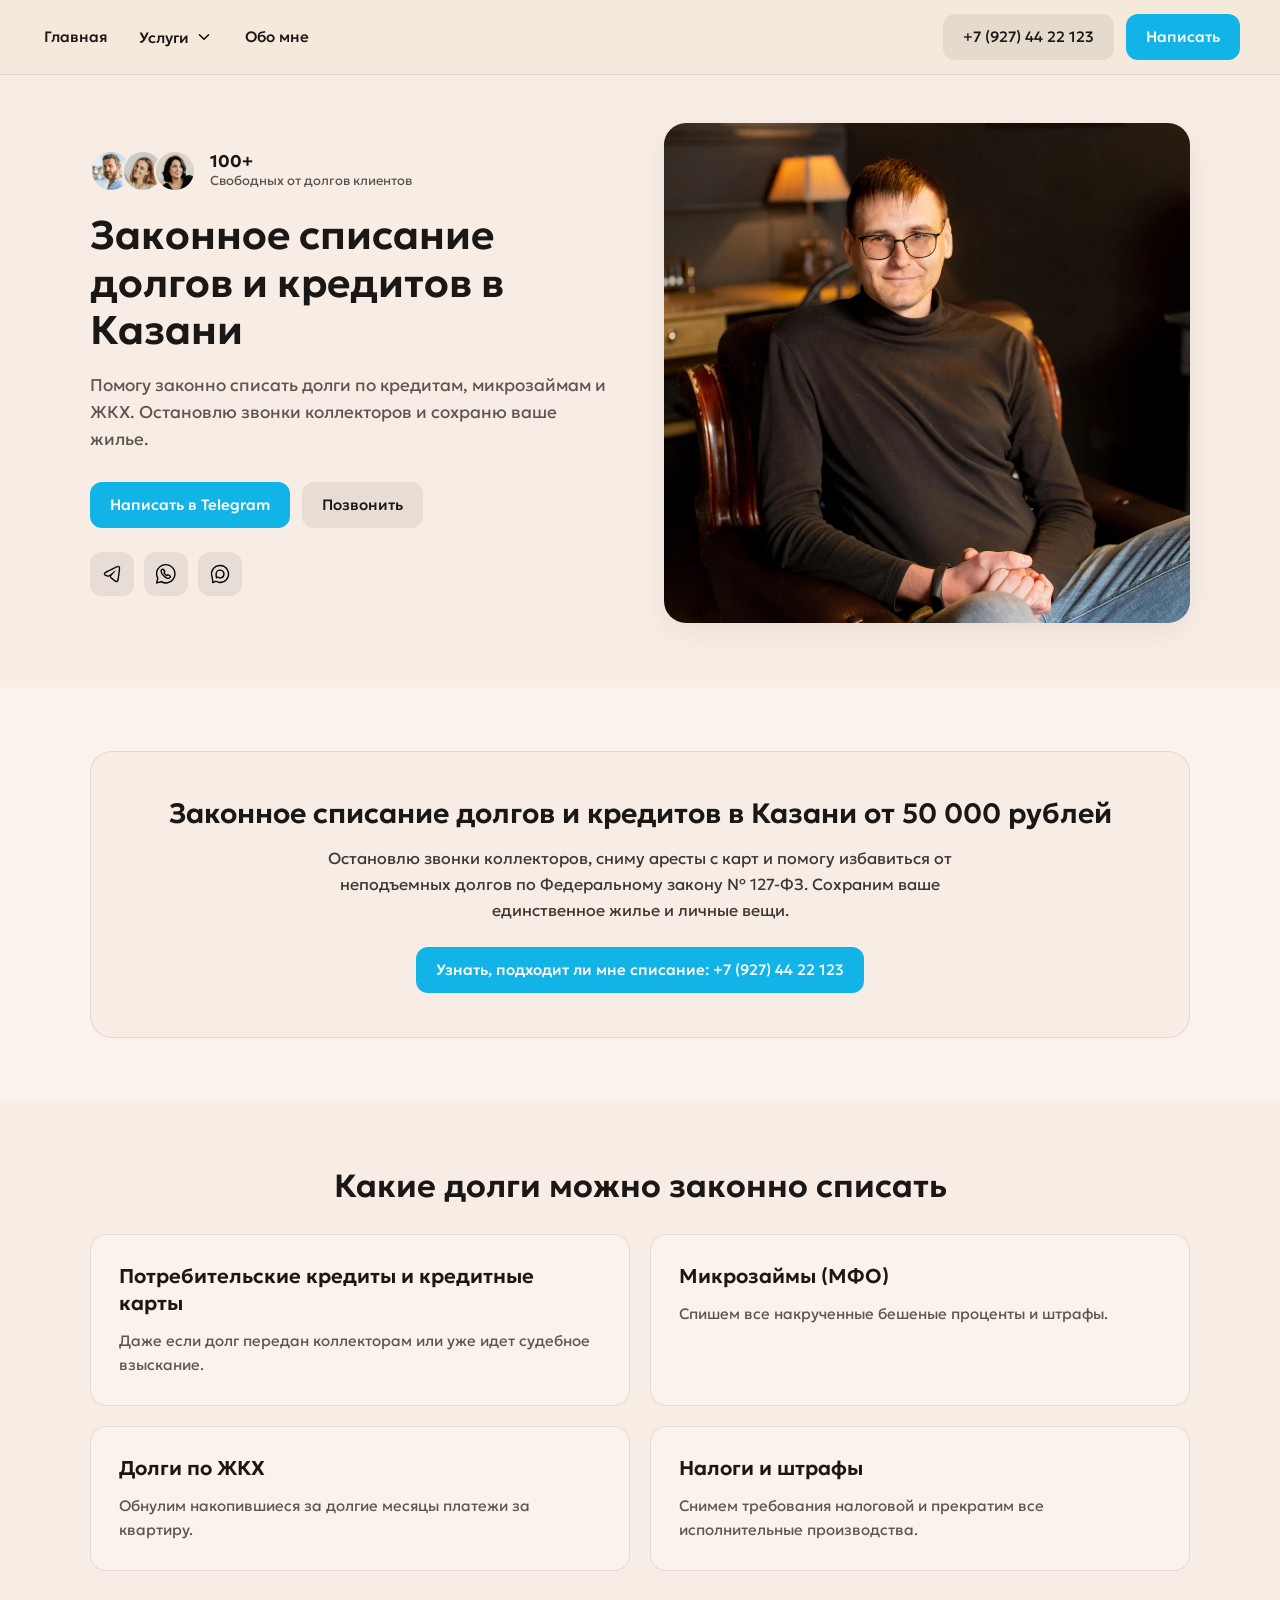
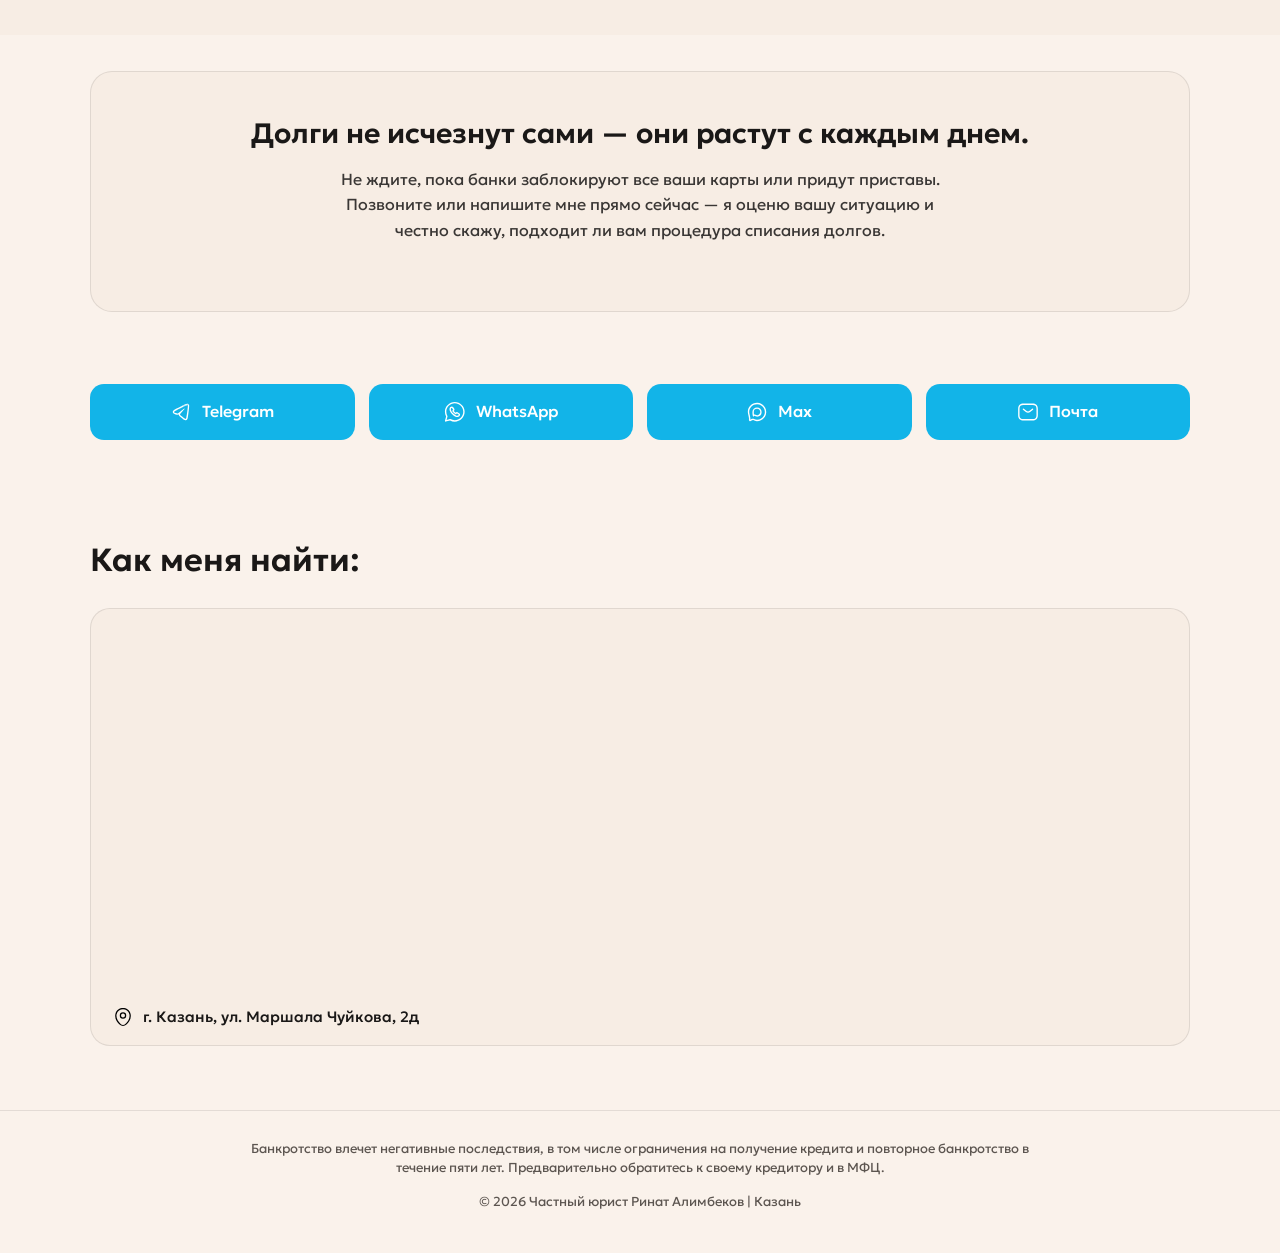
==== commit a946304f: "Add files via upload" ====
--- a/bankrotstvo.html
+++ b/bankrotstvo.html
@@ -4,382 +4,173 @@
   <meta charset="UTF-8">
   <meta name="viewport" content="width=device-width, initial-scale=1">
   <title>Законное списание долгов и кредитов в Казани | Юрист Ринат Алимбеков</title>
-  <link rel="preconnect" href="https://files.reg.solutions" crossorigin="">
-  <script data-hid="yandex-metrika">(function(m,e,t,r,i,k,a){m[i]=m[i]||function(){(m[i].a=m[i].a||[]).push(arguments)}; m[i].l=1*new Date(); for (var j = 0; j < document.scripts.length; j++) {if (document.scripts[j].src === r) { return; }} k=e.createElement(t),a=e.getElementsByTagName(t)[0],k.async=1,k.src=r,a.parentNode.insertBefore(k,a)}) (window, document, "script", "https://mc.webvisor.org/metrika/tag_ww.js", "ym");</script>
-  <script data-hid="yandex-metrika-init">ym("111389029","init", {"clickmap":true,"trackLinks":true,"accurateTrackBounce":true,"webvisor":true});</script>
-  <style data-hid="typography-ui-font-face">
-    @font-face {
-      font-family: "Geologica";
-      src: url("fonts/geologica/Geologica-Light.woff2") format("woff2");
-      font-weight: 300;
-      font-style: normal;
-      font-display: swap;
-    }
-    @font-face {
-      font-family: "Geologica";
-      src: url("fonts/geologica/Geologica-Regular.woff2") format("woff2");
-      font-weight: 400;
-      font-style: normal;
-      font-display: swap;
-    }
-    @font-face {
-      font-family: "Geologica";
-      src: url("fonts/geologica/Geologica-Medium.woff2") format("woff2");
-      font-weight: 500;
-      font-style: normal;
-      font-display: swap;
-    }
-    @font-face {
-      font-family: "Geologica";
-      src: url("fonts/geologica/Geologica-SemiBold.woff2") format("woff2");
-      font-weight: 600;
-      font-style: normal;
-      font-display: swap;
-    }
-    @font-face {
-      font-family: "Geologica";
-      src: url("fonts/geologica/Geologica-Bold.woff2") format("woff2");
-      font-weight: 700;
-      font-style: normal;
-      font-display: swap;
-    }
-  </style>
-  <link rel="stylesheet" href="assets/entry.CvngaAPK.css" crossorigin="">
-  <link rel="stylesheet" href="assets/ds-image.C5omyo4O.css" crossorigin="">
-  <link rel="stylesheet" href="assets/ds-icon.DWXrHHce.css" crossorigin="">
-  <link rel="stylesheet" href="assets/ds-button.DsMYQig8.css" crossorigin="">
-  <link rel="stylesheet" href="assets/ds-button-fab.Bz1cPtCl.css" crossorigin="">
-  <link rel="stylesheet" href="assets/ds-sniped-text.DvC-Jb1C.css" crossorigin="">
-  <link rel="stylesheet" href="assets/b-cover-hero.CDGLgIrj.css" crossorigin="">
-  <link rel="stylesheet" href="assets/ds-visually-hidden.CFUOxGXJ.css" crossorigin="">
-  <link rel="stylesheet" href="assets/ds-slider.BvKpBMZ5.css" crossorigin="">
-  <link rel="stylesheet" href="assets/ds-gradient.C-kQnX_1.css" crossorigin="">
-  <link rel="stylesheet" href="assets/ds-faces.C5oUfFaT.css" crossorigin="">
-  <link rel="stylesheet" href="assets/b-socials.BcvCG303.css" crossorigin="">
-  <link rel="stylesheet" href="assets/ds-container.l1gtJkcb.css" crossorigin="">
-  <link rel="stylesheet" href="assets/b-text.CLtU5XYh.css" crossorigin="">
-  <link rel="stylesheet" href="assets/b-map.Dxss5JW-.css" crossorigin="">
-  <link rel="stylesheet" href="assets/ds-divider.Dz_-CAPW.css" crossorigin="">
-  <link rel="stylesheet" href="assets/ds-static-icon.ThYcIJLv.css" crossorigin="">
-  <link rel="preload" as="font" type="font/woff2" href="fonts/geologica/Geologica-Light.woff2" crossorigin="">
-  <link rel="preload" as="font" type="font/woff2" href="fonts/geologica/Geologica-Regular.woff2" crossorigin="">
-  <link rel="preload" as="font" type="font/woff2" href="fonts/geologica/Geologica-Medium.woff2" crossorigin="">
-  <link rel="preload" as="font" type="font/woff2" href="fonts/geologica/Geologica-SemiBold.woff2" crossorigin="">
-  <link rel="preload" as="font" type="font/woff2" href="fonts/geologica/Geologica-Bold.woff2" crossorigin="">
-  <style>
-    .g-fade-init, .u-animation-item, [class*="animation"] {
-      opacity: 1 !important;
-      visibility: visible !important;
-      transform: none !important;
-    }
-    html, body, #__nuxt, .ds-layout, .ds-main {
-      overflow-y: visible !important;
-      height: auto !important;
-    }
-    .ds-menu-item { position: relative; }
-    .custom-submenu {
-      display: none;
-      position: absolute;
-      top: 100%;
-      left: 0;
-      min-width: 240px;
-      background: #F5E9DC;
-      border: 1px solid rgba(0, 0, 0, 0.1);
-      border-radius: 12px;
-      padding: 8px 0;
-      box-shadow: 0 10px 25px rgba(0, 0, 0, 0.12);
-      z-index: 1000;
-      list-style: none;
-      margin: 6px 0 0 0;
-    }
-    .ds-menu-item.is-open .custom-submenu { display: block; }
-    .custom-submenu a {
-      display: block;
-      padding: 10px 16px;
-      color: inherit;
-      text-decoration: none;
-      font-size: 14px;
-    }
-    .custom-submenu a:hover { background: rgba(0, 0, 0, 0.06); }
-  </style>
+  <meta name="description" content="Помогу законно списать долги по кредитам, микрозаймам и ЖКХ. Остановлю звонки коллекторов и сохраню ваше жилье.">
   <meta property="og:title" content="Законное списание долгов и кредитов в Казани | Юрист Ринат Алимбеков">
-  <meta name="description" content="Помогу законно списать долги по кредитам, микрозаймам и ЖКХ. Остановлю звонки коллекторов и сохраню ваше жилье.">
-  <meta name="keywords" content="банкротство физических лиц казань, списание долгов казань, списать кредиты, юрист по банкротству казань, ринат алимбеков">
+  <meta property="og:description" content="Помогу законно списать долги по кредитам, микрозаймам и ЖКХ. Остановлю звонки коллекторов и сохраню ваше жилье.">
   <meta property="og:url" content="https://arinvlawyer.ru/bankrotstvo.html">
   <meta property="og:type" content="website">
   <link rel="canonical" href="https://arinvlawyer.ru/bankrotstvo.html">
   <link rel="icon" href="70314db3-11a1-4cf8-a374-4abc5efc9e63/images/f0ab0953-bb01-4327-87bc-46293ecb7c54-dsc04267.jpg" type="image/png">
   <link rel="icon" href="favicon-96x96.png" type="image/png" sizes="96x96">
   <link rel="icon" href="favicon.svg" type="image/svg+xml">
-  <link rel="apple-touch-icon" href="70314db3-11a1-4cf8-a374-4abc5efc9e63/images/f0ab0953-bb01-4327-87bc-46293ecb7c54-dsc04267.jpg">
-  <link rel="manifest" href="manifest.json">
-  <noscript data-hid="yandex-metrika-noscript"><div><img src="watch/111389029" style="position:absolute; left:-9999px;" alt=""></div></noscript>
+  <link rel="stylesheet" href="style.css">
+  <script data-hid="yandex-metrika">(function(m,e,t,r,i,k,a){m[i]=m[i]||function(){(m[i].a=m[i].a||[]).push(arguments)}; m[i].l=1*new Date(); for (var j = 0; j < document.scripts.length; j++) {if (document.scripts[j].src === r) { return; }} k=e.createElement(t),a=e.getElementsByTagName(t)[0],k.async=1,k.src=r,a.parentNode.insertBefore(k,a)}) (window, document, "script", "https://mc.webvisor.org/metrika/tag_ww.js", "ym");</script>
+  <script data-hid="yandex-metrika-init">ym("111389029","init", {"clickmap":true,"trackLinks":true,"accurateTrackBounce":true,"webvisor":true});</script>
 </head>
 <body>
-  <div id="__nuxt">
-    <div>
-      <div>
-        <div class="ds-layout g-color-theme-dark g-radius-s" style="--color-theme:dark;--accent:#12B4E8;--dynamic:var(--basic-300);--accent-hover:#08aade;--accent-active:#00a0d4;--accent-light-30:#5fffff;--accent-opacity-30:rgba(18, 180, 232, 0.3);--accent-opacity-80:rgba(18, 180, 232, 0.8);--bg-color-light:var(--basic-1300);--bg-color-dark:#0C0C0D;--radius:radius-s;--font-family-body:&quot;Geologica&quot;, Arial, sans-serif;--font-family-heading:&quot;Geologica&quot;, Arial, sans-serif;--font-weight-heading:500;">
-          <header class="lb-header ds-header g-color-theme-light" data-type="LbHeader" style="--color-theme:light;--bg-color-light:#F5E9DC;">
-            <div class="lb-header__wrapper">
-              <div class="lb-header__content">
-                <div class="lb-header__group lb-header__group_type_left">
-                  <nav class="ds-menu" aria-label="Main menu">
-                    <ul class="ds-menu__list">
-                      <li class="ds-menu__list-item">
-                        <div class="ds-menu-item">
-                          <a class="ds-menu-item__link" href="index.html">Главная</a>
-                        </div>
-                      </li>
-                      <li class="ds-menu__list-item">
-                        <div class="ds-menu-item" id="services-menu-item">
-                          <button type="button" class="ds-menu-item__button" id="services-menu-btn">Услуги <svg xmlns="http://www.w3.org/2000/svg" fill="none" viewbox="0 0 24 24" height="20" width="20" class="ds-icon ds-menu-item__icon"><path fill="#000" fill-rule="evenodd" d="M7.47 9.47a.75.75 0 0 1 1.06 0L12 12.94l3.47-3.47a.75.75 0 1 1 1.06 1.06l-4 4a.75.75 0 0 1-1.06 0l-4-4a.75.75 0 0 1 0-1.06" clip-rule="evenodd"></path></svg></button>
-                          <ul class="custom-submenu">
-                            <li><a href="razvod.html">Развод, раздел, алименты</a></li>
-                            <li><a href="deti.html">Споры по детям</a></li>
-                            <li><a href="bankrotstvo.html">Банкротство</a></li>
-                          </ul>
-                        </div>
-                      </li>
-                      <li class="ds-menu__list-item">
-                        <div class="ds-menu-item">
-                          <a class="ds-menu-item__link" href="my.html">Обо мне</a>
-                        </div>
-                      </li>
-                    </ul>
-                  </nav>
-                </div>
-                <div class="lb-header__group lb-header__group_type_right">
-                  <div class="lb-header__buttons">
-                    <a class="ds-button ds-button_color_tertiary ds-button_size_m" href="tel:+79274422123">
-                      <span class="ds-button__text">+7 (927) 44 22 123</span>
-                    </a>
-                    <a class="ds-button ds-button_color_primary ds-button_size_m" href="https://t.me/@arinvLawyer">
-                      <span class="ds-button__text">Написать</span>
-                    </a>
-                  </div>
-                </div>
-              </div>
+  <header class="site-header">
+    <div class="header-inner">
+      <button type="button" class="mobile-toggle" id="mobile-toggle" aria-label="Меню">
+        <svg xmlns="http://www.w3.org/2000/svg" width="22" height="22" fill="none" viewBox="0 0 24 24"><path stroke="currentColor" stroke-width="2" stroke-linecap="round" d="M4 7h16M4 12h16M4 17h16"/></svg>
+      </button>
+      <nav class="nav-menu" id="nav-menu" aria-label="Главное меню">
+        <ul class="nav-list">
+          <li><a class="nav-link " href="index.html">Главная</a></li>
+          <li class="nav-dropdown" id="services-dropdown">
+            <button type="button" class="nav-dropdown-btn active" id="services-btn">
+              Услуги <svg xmlns="http://www.w3.org/2000/svg" fill="none" viewBox="0 0 24 24" width="18" height="18"><path fill="#000" fill-rule="evenodd" d="M5.267 8.27a.906.906 0 0 1 1.292 0L12 13.772l5.441-5.502a.906.906 0 0 1 1.292 0 .93.93 0 0 1 0 1.306l-6.087 6.154a.91.91 0 0 1-1.292 0L5.267 9.576a.93.93 0 0 1 0-1.306" clip-rule="evenodd"/></svg>
+            </button>
+            <ul class="submenu">
+              <li><a href="razvod.html">Развод, раздел, алименты</a></li>
+              <li><a href="deti.html">Споры по детям</a></li>
+              <li><a href="bankrotstvo.html">Банкротство</a></li>
+            </ul>
+          </li>
+          <li><a class="nav-link " href="my.html">Обо мне</a></li>
+        </ul>
+      </nav>
+      <div class="header-actions">
+        <a class="btn btn-secondary" href="tel:+79274422123">+7 (927) 44 22 123</a>
+        <a class="btn btn-primary" href="https://t.me/@arinvLawyer" target="_blank">Написать</a>
+      </div>
+    </div>
+  </header>
+<main>
+  <section class="hero">
+    <div class="container">
+      <div class="hero-grid">
+        <div class="hero-content">
+          <div class="faces-badge">
+            <div class="faces-avatars">
+              <img src="bankrotstvo_files/face-1.webp" alt="Клиент">
+              <img src="bankrotstvo_files/face-2.webp" alt="Клиент">
+              <img src="bankrotstvo_files/face-3.webp" alt="Клиент">
             </div>
-          </header>
-
-          <main class="ds-main ds-main_mode_view">
-            <section class="ds-packer ds-packer_type_stretch ds-packer_gap-top_none ds-packer_gap-bottom_large g-color-theme-light g-fade-init" block-id="2476490" style="--color-theme: light; --bg-color-light: #FAF2EB;">
-              <article id="block-2476490" class="b-cover-hero b-cover-hero_backed-content g-color-theme-light" style="--color-theme: light; --bg-layout-container: #FAF2EB;">
-                <div class="b-cover-hero__wrapper b-cover-hero__wrapper_backed-content">
-                  <div class="b-cover-hero__gallery">
-                    <img src="bankrotstvo_files/a1879550-2d3c-4550-b74a-93fd7733984d-dsc04269.webp" alt="Законное списание долгов и кредитов в Казани" loading="eager" fetchpriority="high" class="b-cover-hero__image">
-                  </div>
-                  <div class="b-cover-hero__description b-cover-hero__description_backed-content">
-                    <div class="b-cover-hero__faces-wrapper u-animation-item">
-                      <div class="ds-faces ds-faces_align_left ds-faces_direction_horizontal">
-                        <div class="ds-faces__avatars">
-                          <div class="ds-faces__item">
-                            <div class="ds-faces__image ds-faces__image_size_m">
-                              <img src="bankrotstvo_files/face-1.webp" alt="Клиент 1" class="ds-faces__image" loading="lazy">
-                            </div>
-                          </div>
-                          <div class="ds-faces__item">
-                            <div class="ds-faces__image ds-faces__image_size_m">
-                              <img src="bankrotstvo_files/face-2.webp" alt="Клиент 2" class="ds-faces__image" loading="lazy">
-                            </div>
-                          </div>
-                          <div class="ds-faces__item">
-                            <div class="ds-faces__image ds-faces__image_size_m">
-                              <img src="bankrotstvo_files/face-3.webp" alt="Клиент 3" class="ds-faces__image" loading="lazy">
-                            </div>
-                          </div>
-                        </div>
-                        <div class="ds-faces__content">
-                          <div class="ds-sniped-text ds-faces__title">
-                            <div class="ds-sniped-text__snip">100+</div>
-                          </div>
-                          <div class="ds-sniped-text ds-faces__sub-title">
-                            <div class="ds-sniped-text__snip">Свободных от долгов клиентов</div>
-                          </div>
-                        </div>
-                      </div>
-                    </div>
-                    <div class="ds-sniped-text b-cover-hero__content-title u-animation-item">
-                      <h1 class="ds-sniped-text__snip">Законное списание долгов и кредитов в Казани</h1>
-                    </div>
-                    <div class="ds-sniped-text b-cover-hero__text u-animation-item">
-                      <p class="ds-sniped-text__snip">Помогу законно списать долги по кредитам, микрозаймам и ЖКХ. Остановлю звонки коллекторов и сохраню ваше жилье.</p>
-                    </div>
-                    <div class="b-cover-hero__button-wrapper u-animation-item">
-                      <a class="ds-button ds-button_color_primary ds-button_size_m" href="https://t.me/@arinvLawyer" target="_blank">
-                        <span class="ds-button__text">Написать в Telegram</span>
-                      </a>
-                      <a class="ds-button ds-button_color_secondary ds-button_size_m" href="tel:+79274422123">
-                        <span class="ds-button__text">Позвонить</span>
-                      </a>
-                    </div>
-                    <div class="b-cover-hero__socials-wrapper u-animation-item">
-                      <ul class="b-cover-hero__socials-list">
-                        <li class="b-cover-hero__socials-item">
-                          <a class="ds-social ds-social_type_short ds-social_color_secondary ds-social_social_telegram" href="https://t.me/@arinvLawyer" target="_blank">
-                            <svg xmlns="http://www.w3.org/2000/svg" fill="none" viewbox="0 0 24 24" height="24" width="24" class="ds-icon ds-social__icon"><path fill="#000" d="m12.308 5.737 8.015-2.115a2.2 2.2 0 0 0-.92-.528A2.4 2.4 0 0 0 18.705 3c-.7.015-1.43.313-2.606.864-1.272.597-2.54 1.235-3.792 1.873"></path><path fill="#000" d="M20.955 4.934c-.025-.18-.114-.805-.632-1.312zM8.104 15.086c.503.013.973-.11 1.402-.307z"></path><path fill="#000" fill-rule="evenodd" d="m8.104 15.086 1.402-.307c.034.784.47 1.408.966 1.87 1.063.99 2.266 1.852 3.394 2.766l.457.384c.258.222.62.534 1.02.768.455.265 1.067.498 1.807.416.759-.084 1.307-.556 1.646-1.099.317-.51.503-1.151.615-1.87.66-4.257 1.383-9.335 1.544-13.08l-.632-1.312-8.015 2.115C7.736 8.065 4.5 9.5 3.783 10.306c-.308.276-.701.744-.771 1.417-.043.414.032.837.248 1.22.202.359.478.596.701.75.37.253.837.43 1.136.542l.352.135.8.294.234.075c.532.157 1.073.246 1.621.347m6.347-6.05-.07.056q-.519.41-1.282 1.023l-.063.051q-.667.538-1.518 1.227l-.198.16-.609.495-.35.285-.72.585q-.826.686-1.498.668l-.543-.085a7 7 0 0 1-.328-.086 12 12 0 0 1-.664-.214c-.213-.075-.421-.153-.612-.228-.534-.21-1.564-.403-1.492-1.095q.046-.45 1.027-.92l1.104-.58.662-.348q1.228-.645 2.25-1.177 2.189-1.141 3.43-1.774L13 7.067q.325-.166.585-.296.713-.359 1.293-.646a97 97 0 0 1 1.858-.902c1.237-.58 1.674-.716 2.001-.723.115-.002.37.032.536.194.14.137.178.322.196.451.019.13.042.425.023.656-.493 6.077-1.565 11.983-1.565 11.983-.193 1.249-.574 1.668-.944 1.709-.635.07-1.149-.372-1.721-.864l-.467-.39c-.634-.502-1.125-.906-1.616-1.31-.45-.37-.902-.74-1.466-1.189a4 4 0 0 1-.22-.188c-.386-.36-.514-.666-.486-.956l.002-.025c.047-.365.34-.707.677-1.098q.16-.184.325-.387c.042-.053.229-.264.499-.567l.118-.132.002-.003c.334-.375.766-.859 1.203-1.355l.08-.091c.396-.451.792-.907 1.119-1.297l.018-.022.09-.106a18 18 0 0 0 .496-.622c.107-.144.172-.246.18-.291s.017-.208-.064-.295c-.08-.086-.2-.057-.286-.033a2 2 0 0 0-.293.203l-.049.037a39 39 0 0 0-.674.525" clip-rule="evenodd"></path><path fill="#000" d="M7.736 15.054q.17.024.368.032c-.548-.101-1.09-.19-1.62-.348.254.082.51.161.77.223q.234.057.482.093"></path></svg>
-                          </a>
-                        </li>
-                        <li class="b-cover-hero__socials-item">
-                          <a class="ds-social ds-social_type_short ds-social_color_secondary ds-social_social_whats-app" href="https://wa.me/+79274422123" target="_blank">
-                            <svg xmlns="http://www.w3.org/2000/svg" fill="none" viewbox="0 0 24 24" height="24" width="24" class="ds-icon ds-social__icon"><path fill="#000" fill-rule="evenodd" d="M12.565 17.09c.67.29 1.31.43 1.93.43.44 0 .87-.08 1.27-.25s.77-.43 1.09-.78c.18-.21.33-.44.46-.7.13-.28.2-.57.2-.87 0-.23-.04-.45-.14-.7-.12-.25-.3-.47-.53-.63l-1.67-1.18a2.2 2.2 0 0 0-.49-.27c-.45-.19-.96-.14-1.29.07-.18.09-.36.23-.54.41l-.14.14a3 3 0 0 1-.3-.23 14 14 0 0 1-1.44-1.44 3 3 0 0 1-.21-.26l-.03-.04.13-.14c.17-.17.3-.35.39-.5.14-.23.21-.49.21-.75 0-.19-.05-.39-.13-.59-.07-.17-.16-.34-.28-.5l-1.16-1.63c-.16-.24-.37-.42-.62-.53-.73-.35-1.65-.12-2.29.51-.34.32-.6.69-.76 1.1-.15.39-.23.81-.23 1.25 0 .62.14 1.27.42 1.93.26.61.62 1.23 1.07 1.86.44.6.94 1.18 1.48 1.73.54.54 1.13 1.04 1.73 1.48.61.45 1.24.81 1.87 1.08m-4.53-9.34c.25-.25.45-.25.51-.25l.12.08 1.17 1.65c.05.07.09.13.12.2-.02.04-.06.1-.17.21l-.38.39c-.19.2-.29.45-.29.73 0 .1.01.21.04.31l.11.26c.12.21.3.46.56.77.24.28.49.55.77.84.29.28.56.53.84.77.29.25.55.43.78.55l.18.08c.37.13.83.05 1.12-.24l.38-.38c.11-.11.17-.14.21-.16.06.02.13.06.2.11l1.67 1.16c.03.06.03.09.03.11 0 .07-.02.15-.05.22-.06.13-.13.23-.22.33-.18.18-.36.32-.56.4-.57.24-1.27.16-2.03-.17a8.2 8.2 0 0 1-1.58-.91c-.54-.4-1.06-.85-1.55-1.33-.49-.49-.93-1.02-1.32-1.55-.38-.53-.69-1.06-.9-1.56q-.3-.72-.3-1.35c0-.24.04-.48.13-.69s.22-.4.41-.58" clip-rule="evenodd"></path><path fill="#000" fill-rule="evenodd" d="M1.225 22.29c.14.14.33.22.53.22.07 0 .13-.01.2-.03l4.64-1.29c1.58.86 3.35 1.31 5.16 1.31 5.93 0 10.75-4.82 10.75-10.75S17.685 1 11.755 1 1.005 5.82 1.005 11.75c0 1.78.44 3.54 1.28 5.1l-1.26 4.71c-.07.26.01.54.2.73m5.85-2.55a.86.86 0 0 0-.38-.1c-.06 0-.13.01-.19.03l-3.68 1.02 1-3.74c.05-.19.02-.4-.08-.57a9.2 9.2 0 0 1-1.24-4.62c0-5.1 4.15-9.25 9.25-9.25s9.25 4.15 9.25 9.25-4.15 9.25-9.25 9.25c-1.65 0-3.27-.44-4.68-1.27" clip-rule="evenodd"></path></svg>
-                          </a>
-                        </li>
-                        <li class="b-cover-hero__socials-item">
-                          <a class="ds-social ds-social_type_short ds-social_color_secondary ds-social_social_max" href="https://max.ru/u/f9LHodD0cOLbR-iz8FZMGi4ma3IDiIDYHYWgFF_j9Hq-QoVABAkh54DSgMY" target="_blank">
-                            <svg xmlns="http://www.w3.org/2000/svg" fill="none" viewbox="0 0 24 24" height="24" width="24" class="ds-icon ds-social__icon"><path fill="#000" d="M12.548 2.013c5.3.267 9.516 4.628 9.516 9.97l-.013.513c-.269 5.274-4.651 9.469-10.019 9.469l-.24-.004c-1.221-.039-2.764-.373-3.94-1.15-.709-.47-2.398 1.353-3.643 1.177l-.12-.023c-1.253-.319-.835-1.573-.835-2.827 0-1.176-1.102-5.136-1.24-6.845L2 11.983C2 6.468 6.492 2 12.032 2zM12.032 3.5C7.313 3.5 3.5 7.305 3.5 11.982c0 .219.054.652.172 1.296.112.615.263 1.322.42 2.05.156.714.317 1.453.44 2.089.113.597.222 1.243.222 1.72 0 .378-.032.763-.049 1.025q-.008.134-.012.236c.202-.087.437-.211.739-.38.3-.17.747-.429 1.165-.588.322-.123 1.13-.393 1.924.034l.159.096.18.112c.925.542 2.179.793 3.172.793 4.72 0 8.532-3.805 8.532-8.483 0-4.677-3.813-8.482-8.532-8.482m0 3.516a5.017 5.017 0 0 1 5.016 5.015l-.007.259a5.017 5.017 0 0 1-5.01 4.758l-.38-.015a5 5 0 0 1-2.393-.821c-.355-.235-1.07 1.079-1.378.861l-.028-.025c-.78-.885-.836-3.745-.836-5.017a5.017 5.017 0 0 1 5.015-5.015m0 1.5a3.517 3.517 0 0 0-3.516 3.515c0 .623.014 1.588.116 2.486l.03.24.066-.018a1.7 1.7 0 0 1 1.18.118l.18.106.214.13a3.517 3.517 0 1 0 1.73-6.578"></path></svg>
-                          </a>
-                        </li>
-                      </ul>
-                    </div>
-                  </div>
-                </div>
-              </article>
-            </section>
-
-            <section class="ds-packer ds-packer_type_fix ds-packer_gap-top_large ds-packer_gap-bottom_large g-color-theme-light g-fade-init" block-id="2476491" style="--color-theme: light; --bg-color-light: #FAF2EB;">
-              <article id="block-2476491" class="b-text">
-                <div class="ds-container ds-container_type_short-color">
-                  <div class="ds-container__title-wrapper">
-                    <h2 class="ds-container__title">Законное списание долгов и кредитов в Казани от 50 000 рублей</h2>
-                  </div>
-                  <div class="ds-container__content">
-                    <div class="rich-text ds-text-output b-text__text">
-                      <p style="text-align: center;">Остановлю звонки коллекторов, сниму аресты с карт и помогу избавиться от неподъемных долгов по Федеральному закону № 127-ФЗ. Сохраним ваше единственное жилье и личные вещи.<br><br>Узнать, подходит ли мне списание долгов:</p>
-                    </div>
-                    <div class="b-text__buttons-wrapper">
-                      <a class="ds-button ds-button_color_secondary ds-button_size_m" href="tel:+79274422123">
-                        <span class="ds-button__text">+7 (927) 44 22 123</span>
-                      </a>
-                    </div>
-                  </div>
-                </div>
-              </article>
-            </section>
-
-            <section class="ds-packer ds-packer_type_fix ds-packer_gap-top_large ds-packer_gap-bottom_large g-color-theme-light g-fade-init" block-id="2476494" style="--color-theme: light; --bg-color-light: #FAF2EB;">
-              <article id="block-2476494" class="b-text">
-                <div class="ds-container ds-container_type_short-color">
-                  <div class="ds-container__title-wrapper">
-                    <h2 class="ds-container__title">Какие долги можно законно списать</h2>
-                  </div>
-                  <div class="ds-container__content">
-                    <div class="rich-text ds-text-output b-text__text">
-                      <p style="text-align: center;"><strong>Потребительские кредиты и кредитные карты:</strong> Даже если долг передан коллекторам или уже идет судебное взыскание.<br><br>
-<strong>Микрозаймы (МФО):</strong> Спишем все накрученные бешеные проценты и штрафы.<br><br>
-<strong>Долги по ЖКХ:</strong> Обнулим накопившиеся за долгие месяцы платежи за квартиру.<br><br>
-<strong>Налоги и штрафы:</strong> Снимем требования налоговой и прекратим все исполнительные производства.</p>
-                    </div>
-                  </div>
-                </div>
-              </article>
-            </section>
-
-            <section class="ds-packer ds-packer_type_fix ds-packer_gap-top_large ds-packer_gap-bottom_large g-color-theme-light g-fade-init" block-id="2476496" style="--color-theme: light; --bg-color-light: #FAF2EB;">
-              <article id="block-2476496" class="b-text">
-                <div class="ds-container ds-container_type_short-color">
-                  <div class="ds-container__title-wrapper">
-                    <h2 class="ds-container__title">Долги не исчезнут сами — они растут с каждым днем.</h2>
-                  </div>
-                  <div class="ds-container__content">
-                    <div class="rich-text ds-text-output b-text__text">
-                      <p style="text-align: center;">Не ждите, пока банки заблокируют все ваши карты или придут приставы. Позвоните или напишите мне прямо сейчас — я оценю вашу ситуацию и честно скажу, подходит ли вам процедура списания долгов.</p>
-                    </div>
-                  </div>
-                </div>
-              </article>
-            </section>
-
-            <section class="ds-packer ds-packer_type_fix ds-packer_gap-top_large ds-packer_gap-bottom_large g-color-theme-light g-fade-init" block-id="2476497" style="--color-theme: light; --bg-color-light: #FAF2EB;">
-              <article id="block-2476497" class="b-socials">
-                <div class="ds-container ds-container_type_short-color">
-                  <div class="ds-container__content">
-                    <ul class="ds-list ds-list_schematic ds-list_gap_s" style="--v4ed5f670:12;--v424b3f70:12;--v52c78a34:6;--v5467168c:3;--v70d6bd58:12;--v70d6bd59:6;--v70d6bd5a:4;">
-                      <li class="ds-list-item b-socials__list-item">
-                        <a class="ds-social ds-social_stretch ds-social_type_full ds-social_color_primary ds-social_social_telegram" href="https://t.me/@arinvLawyer" target="_blank">
-                          <svg xmlns="http://www.w3.org/2000/svg" fill="none" viewbox="0 0 24 24" height="24" width="24" class="ds-icon ds-social__icon"><path fill="#000" d="m12.308 5.737 8.015-2.115a2.2 2.2 0 0 0-.92-.528A2.4 2.4 0 0 0 18.705 3c-.7.015-1.43.313-2.606.864-1.272.597-2.54 1.235-3.792 1.873"></path><path fill="#000" d="M20.955 4.934c-.025-.18-.114-.805-.632-1.312zM8.104 15.086c.503.013.973-.11 1.402-.307z"></path><path fill="#000" fill-rule="evenodd" d="m8.104 15.086 1.402-.307c.034.784.47 1.408.966 1.87 1.063.99 2.266 1.852 3.394 2.766l.457.384c.258.222.62.534 1.02.768.455.265 1.067.498 1.807.416.759-.084 1.307-.556 1.646-1.099.317-.51.503-1.151.615-1.87.66-4.257 1.383-9.335 1.544-13.08l-.632-1.312-8.015 2.115C7.736 8.065 4.5 9.5 3.783 10.306c-.308.276-.701.744-.771 1.417-.043.414.032.837.248 1.22.202.359.478.596.701.75.37.253.837.43 1.136.542l.352.135.8.294.234.075c.532.157 1.073.246 1.621.347m6.347-6.05-.07.056q-.519.41-1.282 1.023l-.063.051q-.667.538-1.518 1.227l-.198.16-.609.495-.35.285-.72.585q-.826.686-1.498.668l-.543-.085a7 7 0 0 1-.328-.086 12 12 0 0 1-.664-.214c-.213-.075-.421-.153-.612-.228-.534-.21-1.564-.403-1.492-1.095q.046-.45 1.027-.92l1.104-.58.662-.348q1.228-.645 2.25-1.177 2.189-1.141 3.43-1.774L13 7.067q.325-.166.585-.296.713-.359 1.293-.646a97 97 0 0 1 1.858-.902c1.237-.58 1.674-.716 2.001-.723.115-.002.37.032.536.194.14.137.178.322.196.451.019.13.042.425.023.656-.493 6.077-1.565 11.983-1.565 11.983-.193 1.249-.574 1.668-.944 1.709-.635.07-1.149-.372-1.721-.864l-.467-.39c-.634-.502-1.125-.906-1.616-1.31-.45-.37-.902-.74-1.466-1.189a4 4 0 0 1-.22-.188c-.386-.36-.514-.666-.486-.956l.002-.025c.047-.365.34-.707.677-1.098q.16-.184.325-.387c.042-.053.229-.264.499-.567l.118-.132.002-.003c.334-.375.766-.859 1.203-1.355l.08-.091c.396-.451.792-.907 1.119-1.297l.018-.022.09-.106a18 18 0 0 0 .496-.622c.107-.144.172-.246.18-.291s.017-.208-.064-.295c-.08-.086-.2-.057-.286-.033a2 2 0 0 0-.293.203l-.049.037a39 39 0 0 0-.674.525" clip-rule="evenodd"></path><path fill="#000" d="M7.736 15.054q.17.024.368.032c-.548-.101-1.09-.19-1.62-.348.254.082.51.161.77.223q.234.057.482.093"></path></svg>
-                          <div><p class="ds-social__text">Telegram</p></div>
-                        </a>
-                      </li>
-                      <li class="ds-list-item b-socials__list-item">
-                        <a class="ds-social ds-social_stretch ds-social_type_full ds-social_color_primary ds-social_social_whats-app" href="https://wa.me/+79274422123" target="_blank">
-                          <svg xmlns="http://www.w3.org/2000/svg" fill="none" viewbox="0 0 24 24" height="24" width="24" class="ds-icon ds-social__icon"><path fill="#000" fill-rule="evenodd" d="M12.565 17.09c.67.29 1.31.43 1.93.43.44 0 .87-.08 1.27-.25s.77-.43 1.09-.78c.18-.21.33-.44.46-.7.13-.28.2-.57.2-.87 0-.23-.04-.45-.14-.7-.12-.25-.3-.47-.53-.63l-1.67-1.18a2.2 2.2 0 0 0-.49-.27c-.45-.19-.96-.14-1.29.07-.18.09-.36.23-.54.41l-.14.14a3 3 0 0 1-.3-.23 14 14 0 0 1-1.44-1.44 3 3 0 0 1-.21-.26l-.03-.04.13-.14c.17-.17.3-.35.39-.5.14-.23.21-.49.21-.75 0-.19-.05-.39-.13-.59-.07-.17-.16-.34-.28-.5l-1.16-1.63c-.16-.24-.37-.42-.62-.53-.73-.35-1.65-.12-2.29.51-.34.32-.6.69-.76 1.1-.15.39-.23.81-.23 1.25 0 .62.14 1.27.42 1.93.26.61.62 1.23 1.07 1.86.44.6.94 1.18 1.48 1.73.54.54 1.13 1.04 1.73 1.48.61.45 1.24.81 1.87 1.08m-4.53-9.34c.25-.25.45-.25.51-.25l.12.08 1.17 1.65c.05.07.09.13.12.2-.02.04-.06.1-.17.21l-.38.39c-.19.2-.29.45-.29.73 0 .1.01.21.04.31l.11.26c.12.21.3.46.56.77.24.28.49.55.77.84.29.28.56.53.84.77.29.25.55.43.78.55l.18.08c.37.13.83.05 1.12-.24l.38-.38c.11-.11.17-.14.21-.16.06.02.13.06.2.11l1.67 1.16c.03.06.03.09.03.11 0 .07-.02.15-.05.22-.06.13-.13.23-.22.33-.18.18-.36.32-.56.4-.57.24-1.27.16-2.03-.17a8.2 8.2 0 0 1-1.58-.91c-.54-.4-1.06-.85-1.55-1.33-.49-.49-.93-1.02-1.32-1.55-.38-.53-.69-1.06-.9-1.56q-.3-.72-.3-1.35c0-.24.04-.48.13-.69s.22-.4.41-.58" clip-rule="evenodd"></path><path fill="#000" fill-rule="evenodd" d="M1.225 22.29c.14.14.33.22.53.22.07 0 .13-.01.2-.03l4.64-1.29c1.58.86 3.35 1.31 5.16 1.31 5.93 0 10.75-4.82 10.75-10.75S17.685 1 11.755 1 1.005 5.82 1.005 11.75c0 1.78.44 3.54 1.28 5.1l-1.26 4.71c-.07.26.01.54.2.73m5.85-2.55a.86.86 0 0 0-.38-.1c-.06 0-.13.01-.19.03l-3.68 1.02 1-3.74c.05-.19.02-.4-.08-.57a9.2 9.2 0 0 1-1.24-4.62c0-5.1 4.15-9.25 9.25-9.25s9.25 4.15 9.25 9.25-4.15 9.25-9.25 9.25c-1.65 0-3.27-.44-4.68-1.27" clip-rule="evenodd"></path></svg>
-                          <div><p class="ds-social__text">WhatsApp</p></div>
-                        </a>
-                      </li>
-                      <li class="ds-list-item b-socials__list-item">
-                        <a class="ds-social ds-social_stretch ds-social_type_full ds-social_color_primary ds-social_social_max" href="https://max.ru/u/f9LHodD0cOLbR-iz8FZMGi4ma3IDiIDYHYWgFF_j9Hq-QoVABAkh54DSgMY" target="_blank">
-                          <svg xmlns="http://www.w3.org/2000/svg" fill="none" viewbox="0 0 24 24" height="24" width="24" class="ds-icon ds-social__icon"><path fill="#000" d="M12.548 2.013c5.3.267 9.516 4.628 9.516 9.97l-.013.513c-.269 5.274-4.651 9.469-10.019 9.469l-.24-.004c-1.221-.039-2.764-.373-3.94-1.15-.709-.47-2.398 1.353-3.643 1.177l-.12-.023c-1.253-.319-.835-1.573-.835-2.827 0-1.176-1.102-5.136-1.24-6.845L2 11.983C2 6.468 6.492 2 12.032 2zM12.032 3.5C7.313 3.5 3.5 7.305 3.5 11.982c0 .219.054.652.172 1.296.112.615.263 1.322.42 2.05.156.714.317 1.453.44 2.089.113.597.222 1.243.222 1.72 0 .378-.032.763-.049 1.025q-.008.134-.012.236c.202-.087.437-.211.739-.38.3-.17.747-.429 1.165-.588.322-.123 1.13-.393 1.924.034l.159.096.18.112c.925.542 2.179.793 3.172.793 4.72 0 8.532-3.805 8.532-8.483 0-4.677-3.813-8.482-8.532-8.482m0 3.516a5.017 5.017 0 0 1 5.016 5.015l-.007.259a5.017 5.017 0 0 1-5.01 4.758l-.38-.015a5 5 0 0 1-2.393-.821c-.355-.235-1.07 1.079-1.378.861l-.028-.025c-.78-.885-.836-3.745-.836-5.017a5.017 5.017 0 0 1 5.015-5.015m0 1.5a3.517 3.517 0 0 0-3.516 3.515c0 .623.014 1.588.116 2.486l.03.24.066-.018a1.7 1.7 0 0 1 1.18.118l.18.106.214.13a3.517 3.517 0 1 0 1.73-6.578"></path></svg>
-                          <div><p class="ds-social__text">Max</p></div>
-                        </a>
-                      </li>
-                      <li class="ds-list-item b-socials__list-item">
-                        <a class="ds-social ds-social_stretch ds-social_type_full ds-social_color_primary ds-social_social_mail" href="mailto:mrrin96@gmail.com" target="_self">
-                          <svg xmlns="http://www.w3.org/2000/svg" fill="none" viewbox="0 0 24 24" height="24" width="24" class="ds-icon ds-social__icon"><path fill="#000" d="M17.468 9.586a.75.75 0 0 0-.936-1.172l-3.13 2.5c-.756.601-2.057.601-2.814 0l-3.119-2.5a.75.75 0 0 0-.938 1.171l3.12 2.5.002.002c1.303 1.037 3.38 1.037 4.684 0z"></path><path fill="#000" fill-rule="evenodd" d="M7 2.75c-1.615 0-3.075.404-4.135 1.388C1.795 5.132 1.25 6.607 1.25 8.5v7c0 1.893.545 3.369 1.615 4.362 1.06.984 2.52 1.388 4.135 1.388h10c1.615 0 3.075-.404 4.135-1.388 1.07-.993 1.615-2.469 1.615-4.362v-7c0-1.893-.545-3.368-1.615-4.362-1.06-.984-2.52-1.388-4.135-1.388zM2.75 8.5c0-1.607.455-2.632 1.135-3.263.69-.64 1.73-.987 3.115-.987h10c1.385 0 2.425.346 3.115.987.68.631 1.135 1.656 1.135 3.263v7c0 1.607-.455 2.631-1.135 3.263-.69.64-1.73.987-3.115.987H7c-1.385 0-2.425-.346-3.115-.987-.68-.632-1.135-1.656-1.135-3.263z" clip-rule="evenodd"></path></svg>
-                          <div><p class="ds-social__text">Почта</p></div>
-                        </a>
-                      </li>
-                    </ul>
-                  </div>
-                </div>
-              </article>
-            </section>
-
-            <section class="ds-packer ds-packer_type_fix ds-packer_gap-top_large ds-packer_gap-bottom_large g-color-theme-light g-fade-init" block-id="2476498" style="--color-theme: light; --bg-color-light: #FAF2EB;">
-              <article id="block-2476498" class="b-map">
-                <div class="ds-container ds-container_type_short-color ds-container_has-backed">
-                  <div class="ds-container__title-wrapper">
-                    <h2 class="ds-container__title">Где меня найти:</h2>
-                  </div>
-                  <div class="ds-container__content ds-container__content_backed g-color-theme-light" style="--color-theme: light; --bg-layout-container: #FAF2EB;">
-                    <div class="b-map__content-wrapper">
-                      <div class="b-map__wrapper">
-                        <iframe src="https://yandex.ru/map-widget/v1/?lang=ru&pt=49.102399,55.835377&z=14&scroll=false" width="100%" height="100%" frameborder="0" allowfullscreen="true" referrerpolicy="no-referrer-when-downgrade" loading="lazy"></iframe>
-                        <div class="b-map__address">
-                          <svg xmlns="http://www.w3.org/2000/svg" fill="none" viewbox="0 0 24 24" height="18" width="18" class="ds-icon ds-icon_inline b-map__address-icon"><path fill="#000" fill-rule="evenodd" d="M12 6.44a3.87 3.87 0 1 0 0 7.74 3.87 3.87 0 0 0 0-7.74m-2.37 3.87a2.37 2.37 0 1 1 4.74 0 2.37 2.37 0 0 1-4.74 0" clip-rule="evenodd"></path><path fill="#000" fill-rule="evenodd" d="M12.004 1.25c3.98.003 8.036 2.35 9.108 7.084 1.242 5.49-2.184 10.05-4.992 12.746a5.943 5.943 0 0 1-8.25 0c-2.798-2.696-6.224-7.266-4.982-12.756C3.965 3.59 8.025 1.247 12.005 1.25M4.351 8.656c.894-3.926 4.235-5.908 7.652-5.906s6.757 1.99 7.645 5.916c1.058 4.67-1.835 8.71-4.567 11.333l-.002.001a4.443 4.443 0 0 1-6.169 0c-2.722-2.624-5.616-6.674-4.559-11.344" clip-rule="evenodd"></path></svg> г.Казань, ул. Маршала Чуйкова, 2д
-                        </div>
-                      </div>
-                    </div>
-                  </div>
-                </div>
-              </article>
-            </section>
-
-            <section class="ds-packer ds-packer_type_fix ds-packer_gap-top_none ds-packer_gap-bottom_none g-color-theme-light g-fade-init" block-id="2476505" style="--color-theme: light; --bg-color-light: #FAF2EB;">
-              <article id="block-2476505" class="b-text">
-                <div class="ds-container ds-container_type_short-color">
-                  <div class="ds-container__content">
-                    <div class="rich-text ds-text-output b-text__text">
-                      <p style="text-align: center;">Банкротство влечет негативные последствия, в том числе ограничения на получение кредита и повторное банкротство в течение пяти лет. Предварительно обратитесь к своему кредитору и в МФЦ</p>
-                    </div>
-                  </div>
-                </div>
-              </article>
-            </section>
-          </main>
-
-          <div class="ds-reg-partner">
-            <a href="https://www.reg.ru/sozdanie-saita/?rtm_campaign=client_website" target="_blank" class="ds-reg-partner__link">
-              <svg xmlns="http://www.w3.org/2000/svg" fill="none" viewbox="0 0 40 40" height="32" width="32" class="ds-picture ds-reg-partner__logo"><path fill="#406CFF" d="m2 15.983 7.328-1.292a4.75 4.75 0 1 1 8.929-1.574l4.269-.753a6 6 0 0 1 6.95 4.867l.623 3.534c.103.58-.49 1.07-1.077 1.01a4.755 4.755 0 0 0-5.154 5.553 4.75 4.75 0 0 0 6.742 3.454c.531-.256 1.256 0 1.358.581l.8 4.534a12 12 0 0 0 4.3-5.305c.913-2.205.913-5 .913-10.592 0-5.591 0-8.387-.913-10.592a12 12 0 0 0-6.495-6.495C28.368 2 25.573 2 19.981 2c-5.591 0-8.387 0-10.592.913a12 12 0 0 0-6.494 6.495c-.663 1.6-.845 3.511-.895 6.575"></path><path fill="#BDEBDD" d="M2.019 15.983C2 17.143 2 18.466 2 20c0 5.591 0 8.387.913 10.592a12 12 0 0 0 6.495 6.495C11.613 38 14.408 38 20 38c5.591 0 8.387 0 10.592-.913a12 12 0 0 0 2.194-1.19l-.799-4.534c-.102-.58-.827-.837-1.358-.581a4.75 4.75 0 1 1-1.588-9.006c.587.058 1.18-.43 1.077-1.011l-.623-3.534a6 6 0 0 0-6.95-4.867l-4.27.753a4.75 4.75 0 1 0-8.929 1.574z"></path></svg>
-              <span class="ds-reg-partner__text">Сделано на Конструкторе сайтов Рег.ру</span>
-            </a>
+            <div>
+              <div class="faces-count">100+</div>
+              <div class="faces-label">Свободных от долгов клиентов</div>
+            </div>
           </div>
+          <h1 class="hero-title">Законное списание долгов и кредитов в Казани</h1>
+          <p class="hero-subtitle">Помогу законно списать долги по кредитам, микрозаймам и ЖКХ. Остановлю звонки коллекторов и сохраню ваше жилье.</p>
+          <div class="hero-buttons">
+            <a class="btn btn-primary" href="https://t.me/@arinvLawyer" target="_blank">Написать в Telegram</a>
+            <a class="btn btn-secondary" href="tel:+79274422123">Позвонить</a>
+          </div>
+          <ul class="social-icons">
+            <li><a class="social-icon-btn" href="https://t.me/@arinvLawyer" target="_blank" aria-label="Telegram"><svg xmlns="http://www.w3.org/2000/svg" fill="none" viewBox="0 0 24 24" width="22" height="22"><path fill="#000" d="m12.308 5.737 8.015-2.115a2.2 2.2 0 0 0-.92-.528A2.4 2.4 0 0 0 18.705 3c-.7.015-1.43.313-2.606.864-1.272.597-2.54 1.235-3.792 1.873"/><path fill="#000" fill-rule="evenodd" d="m8.104 15.086 1.402-.307c.034.784.47 1.408.966 1.87 1.063.99 2.266 1.852 3.394 2.766l.457.384c.258.222.62.534 1.02.768.455.265 1.067.498 1.807.416.759-.084 1.307-.556 1.646-1.099.317-.51.503-1.151.615-1.87.66-4.257 1.383-9.335 1.544-13.08l-.632-1.312-8.015 2.115C7.736 8.065 4.5 9.5 3.783 10.306c-.308.276-.701.744-.771 1.417-.043.414.032.837.248 1.22.202.359.478.596.701.75.37.253.837.43 1.136.542l.352.135.8.294.234.075c.532.157 1.073.246 1.621.347m6.347-6.05-.07.056q-.519.41-1.282 1.023l-.063.051q-.667.538-1.518 1.227l-.198.16-.609.495-.35.285-.72.585q-.826.686-1.498.668l-.543-.085a7 7 0 0 1-.328-.086 12 12 0 0 1-.664-.214c-.213-.075-.421-.153-.612-.228-.534-.21-1.564-.403-1.492-1.095q.046-.45 1.027-.92l1.104-.58.662-.348q1.228-.645 2.25-1.177 2.189-1.141 3.43-1.774L13 7.067q.325-.166.585-.296.713-.359 1.293-.646a97 97 0 0 1 1.858-.902c1.237-.58 1.674-.716 2.001-.723.115-.002.37.032.536.194.14.137.178.322.196.451.019.13.042.425.023.656-.493 6.077-1.565 11.983-1.565 11.983-.193 1.249-.574 1.668-.944 1.709-.635.07-1.149-.372-1.721-.864l-.467-.39c-.634-.502-1.125-.906-1.616-1.31-.45-.37-.902-.74-1.466-1.189a4 4 0 0 1-.22-.188c-.386-.36-.514-.666-.486-.956l.002-.025c.047-.365.34-.707.677-1.098q.16-.184.325-.387c.042-.053.229-.264.499-.567l.118-.132.002-.003c.334-.375.766-.859 1.203-1.355l.08-.091c.396-.451.792-.907 1.119-1.297l.018-.022.09-.106a18 18 0 0 0 .496-.622c.107-.144.172-.246.18-.291s.017-.208-.064-.295c-.08-.086-.2-.057-.286-.033a2 2 0 0 0-.293.203l-.049.037a39 39 0 0 0-.674.525" clip-rule="evenodd"/></svg></a></li>
+            <li><a class="social-icon-btn" href="https://wa.me/79274422123" target="_blank" aria-label="WhatsApp"><svg xmlns="http://www.w3.org/2000/svg" fill="none" viewBox="0 0 24 24" width="22" height="22"><path fill="#000" fill-rule="evenodd" d="M12.565 17.09c.67.29 1.31.43 1.93.43.44 0 .87-.08 1.27-.25s.77-.43 1.09-.78c.18-.21.33-.44.46-.7.13-.28.2-.57.2-.87 0-.23-.04-.45-.14-.7-.12-.25-.3-.47-.53-.63l-1.67-1.18a2.2 2.2 0 0 0-.49-.27c-.45-.19-.96-.14-1.29.07-.18.09-.36.23-.54.41l-.14.14a3 3 0 0 1-.3-.23 14 14 0 0 1-1.44-1.44 3 3 0 0 1-.21-.26l-.03-.04.13-.14c.17-.17.3-.35.39-.5.14-.23.21-.49.21-.75 0-.19-.05-.39-.13-.59-.07-.17-.16-.34-.28-.5l-1.16-1.63c-.16-.24-.37-.42-.62-.53-.73-.35-1.65-.12-2.29.51-.34.32-.6.69-.76 1.1-.15.39-.23.81-.23 1.25 0 .62.14 1.27.42 1.93.26.61.62 1.23 1.07 1.86.44.6.94 1.18 1.48 1.73.54.54 1.13 1.04 1.73 1.48.61.45 1.24.81 1.87 1.08m-4.53-9.34c.25-.25.45-.25.51-.25l.12.08 1.17 1.65c.05.07.09.13.12.2-.02.04-.06.1-.17.21l-.38.39c-.19.2-.29.45-.29.73 0 .1.01.21.04.31l.11.26c.12.21.3.46.56.77.24.28.49.55.77.84.29.28.56.53.84.77.29.25.55.43.78.55l.18.08c.37.13.83.05 1.12-.24l.38-.38c.11-.11.17-.14.21-.16.06.02.13.06.2.11l1.67 1.16c.03.06.03.09.03.11 0 .07-.02.15-.05.22-.06.13-.13.23-.22.33-.18.18-.36.32-.56.4-.57.24-1.27.16-2.03-.17a8.2 8.2 0 0 1-1.58-.91c-.54-.4-1.06-.85-1.55-1.33-.49-.49-.93-1.02-1.32-1.55-.38-.53-.69-1.06-.9-1.56q-.3-.72-.3-1.35c0-.24.04-.48.13-.69s.22-.4.41-.58" clip-rule="evenodd"/><path fill="#000" fill-rule="evenodd" d="M1.225 22.29c.14.14.33.22.53.22.07 0 .13-.01.2-.03l4.64-1.29c1.58.86 3.35 1.31 5.16 1.31 5.93 0 10.75-4.82 10.75-10.75S17.685 1 11.755 1 1.005 5.82 1.005 11.75c0 1.78.44 3.54 1.28 5.1l-1.26 4.71c-.07.26.01.54.2.73m5.85-2.55a.86.86 0 0 0-.38-.1c-.06 0-.13.01-.19.03l-3.68 1.02 1-3.74c.05-.19.02-.4-.08-.57a9.2 9.2 0 0 1-1.24-4.62c0-5.1 4.15-9.25 9.25-9.25s9.25 4.15 9.25 9.25-4.15 9.25-9.25 9.25c-1.65 0-3.27-.44-4.68-1.27" clip-rule="evenodd"/></svg></a></li>
+            <li><a class="social-icon-btn" href="https://max.ru/u/f9LHodD0cOLbR-iz8FZMGi4ma3IDiIDYHYWgFF_j9Hq-QoVABAkh54DSgMY" target="_blank" aria-label="Max"><svg xmlns="http://www.w3.org/2000/svg" fill="none" viewBox="0 0 24 24" width="22" height="22"><path fill="#000" d="M12.548 2.013c5.3.267 9.516 4.628 9.516 9.97l-.013.513c-.269 5.274-4.651 9.469-10.019 9.469l-.24-.004c-1.221-.039-2.764-.373-3.94-1.15-.709-.47-2.398 1.353-3.643 1.177l-.12-.023c-1.253-.319-.835-1.573-.835-2.827 0-1.176-1.102-5.136-1.24-6.845L2 11.983C2 6.468 6.492 2 12.032 2zM12.032 3.5C7.313 3.5 3.5 7.305 3.5 11.982c0 .219.054.652.172 1.296.112.615.263 1.322.42 2.05.156.714.317 1.453.44 2.089.113.597.222 1.243.222 1.72 0 .378-.032.763-.049 1.025q-.008.134-.012.236c.202-.087.437-.211.739-.38.3-.17.747-.429 1.165-.588.322-.123 1.13-.393 1.924.034l.159.096.18.112c.925.542 2.179.793 3.172.793 4.72 0 8.532-3.805 8.532-8.483 0-4.677-3.813-8.482-8.532-8.482m0 3.516a5.017 5.017 0 0 1 5.016 5.015l-.007.259a5.017 5.017 0 0 1-5.01 4.758l-.38-.015a5 5 0 0 1-2.393-.821c-.355-.235-1.07 1.079-1.378.861l-.028-.025c-.78-.885-.836-3.745-.836-5.017a5.017 5.017 0 0 1 5.015-5.015m0 1.5a3.517 3.517 0 0 0-3.516 3.515c0 .623.014 1.588.116 2.486l.03.24.066-.018a1.7 1.7 0 0 1 1.18.118l.18.106.214.13a3.517 3.517 0 1 0 1.73-6.578"/></svg></a></li>
+          </ul>
+        </div>
+        <div class="hero-media">
+          <img src="bankrotstvo_files/a1879550-2d3c-4550-b74a-93fd7733984d-dsc04269.webp" alt="Законное списание долгов и кредитов в Казани">
         </div>
       </div>
     </div>
-  </div>
+  </section>
 
+  <section class="section">
+    <div class="container">
+      <div class="cta-box">
+        <h2>Законное списание долгов и кредитов в Казани от 50 000 рублей</h2>
+        <p>Остановлю звонки коллекторов, сниму аресты с карт и помогу избавиться от неподъемных долгов по Федеральному закону № 127-ФЗ. Сохраним ваше единственное жилье и личные вещи.</p>
+        <a class="btn btn-primary" href="tel:+79274422123">Узнать, подходит ли мне списание: +7 (927) 44 22 123</a>
+      </div>
+    </div>
+  </section>
+
+  <section class="section section-alt">
+    <div class="container">
+      <h2 class="section-title text-center">Какие долги можно законно списать</h2>
+      <div class="cards-grid-2">
+        <div class="card" style="background: var(--bg-main);">
+          <h3>Потребительские кредиты и кредитные карты</h3>
+          <p>Даже если долг передан коллекторам или уже идет судебное взыскание.</p>
+        </div>
+        <div class="card" style="background: var(--bg-main);">
+          <h3>Микрозаймы (МФО)</h3>
+          <p>Спишем все накрученные бешеные проценты и штрафы.</p>
+        </div>
+        <div class="card" style="background: var(--bg-main);">
+          <h3>Долги по ЖКХ</h3>
+          <p>Обнулим накопившиеся за долгие месяцы платежи за квартиру.</p>
+        </div>
+        <div class="card" style="background: var(--bg-main);">
+          <h3>Налоги и штрафы</h3>
+          <p>Снимем требования налоговой и прекратим все исполнительные производства.</p>
+        </div>
+      </div>
+    </div>
+  </section>
+
+  <section class="section section-compact">
+    <div class="container">
+      <div class="cta-box">
+        <h2>Долги не исчезнут сами — они растут с каждым днем.</h2>
+        <p>Не ждите, пока банки заблокируют все ваши карты или придут приставы. Позвоните или напишите мне прямо сейчас — я оценю вашу ситуацию и честно скажу, подходит ли вам процедура списания долгов.</p>
+      </div>
+    </div>
+  </section>
+
+  <section class="section section-compact">
+    <div class="container">
+      <ul class="socials-grid">
+        <li><a class="social-card" href="https://t.me/@arinvLawyer" target="_blank"><svg xmlns="http://www.w3.org/2000/svg" fill="none" viewBox="0 0 24 24" width="22" height="22"><path fill="#000" d="m12.308 5.737 8.015-2.115a2.2 2.2 0 0 0-.92-.528A2.4 2.4 0 0 0 18.705 3c-.7.015-1.43.313-2.606.864-1.272.597-2.54 1.235-3.792 1.873"/><path fill="#000" fill-rule="evenodd" d="m8.104 15.086 1.402-.307c.034.784.47 1.408.966 1.87 1.063.99 2.266 1.852 3.394 2.766l.457.384c.258.222.62.534 1.02.768.455.265 1.067.498 1.807.416.759-.084 1.307-.556 1.646-1.099.317-.51.503-1.151.615-1.87.66-4.257 1.383-9.335 1.544-13.08l-.632-1.312-8.015 2.115C7.736 8.065 4.5 9.5 3.783 10.306c-.308.276-.701.744-.771 1.417-.043.414.032.837.248 1.22.202.359.478.596.701.75.37.253.837.43 1.136.542l.352.135.8.294.234.075c.532.157 1.073.246 1.621.347m6.347-6.05-.07.056q-.519.41-1.282 1.023l-.063.051q-.667.538-1.518 1.227l-.198.16-.609.495-.35.285-.72.585q-.826.686-1.498.668l-.543-.085a7 7 0 0 1-.328-.086 12 12 0 0 1-.664-.214c-.213-.075-.421-.153-.612-.228-.534-.21-1.564-.403-1.492-1.095q.046-.45 1.027-.92l1.104-.58.662-.348q1.228-.645 2.25-1.177 2.189-1.141 3.43-1.774L13 7.067q.325-.166.585-.296.713-.359 1.293-.646a97 97 0 0 1 1.858-.902c1.237-.58 1.674-.716 2.001-.723.115-.002.37.032.536.194.14.137.178.322.196.451.019.13.042.425.023.656-.493 6.077-1.565 11.983-1.565 11.983-.193 1.249-.574 1.668-.944 1.709-.635.07-1.149-.372-1.721-.864l-.467-.39c-.634-.502-1.125-.906-1.616-1.31-.45-.37-.902-.74-1.466-1.189a4 4 0 0 1-.22-.188c-.386-.36-.514-.666-.486-.956l.002-.025c.047-.365.34-.707.677-1.098q.16-.184.325-.387c.042-.053.229-.264.499-.567l.118-.132.002-.003c.334-.375.766-.859 1.203-1.355l.08-.091c.396-.451.792-.907 1.119-1.297l.018-.022.09-.106a18 18 0 0 0 .496-.622c.107-.144.172-.246.18-.291s.017-.208-.064-.295c-.08-.086-.2-.057-.286-.033a2 2 0 0 0-.293.203l-.049.037a39 39 0 0 0-.674.525" clip-rule="evenodd"/></svg> Telegram</a></li>
+        <li><a class="social-card" href="https://wa.me/79274422123" target="_blank"><svg xmlns="http://www.w3.org/2000/svg" fill="none" viewBox="0 0 24 24" width="22" height="22"><path fill="#000" fill-rule="evenodd" d="M12.565 17.09c.67.29 1.31.43 1.93.43.44 0 .87-.08 1.27-.25s.77-.43 1.09-.78c.18-.21.33-.44.46-.7.13-.28.2-.57.2-.87 0-.23-.04-.45-.14-.7-.12-.25-.3-.47-.53-.63l-1.67-1.18a2.2 2.2 0 0 0-.49-.27c-.45-.19-.96-.14-1.29.07-.18.09-.36.23-.54.41l-.14.14a3 3 0 0 1-.3-.23 14 14 0 0 1-1.44-1.44 3 3 0 0 1-.21-.26l-.03-.04.13-.14c.17-.17.3-.35.39-.5.14-.23.21-.49.21-.75 0-.19-.05-.39-.13-.59-.07-.17-.16-.34-.28-.5l-1.16-1.63c-.16-.24-.37-.42-.62-.53-.73-.35-1.65-.12-2.29.51-.34.32-.6.69-.76 1.1-.15.39-.23.81-.23 1.25 0 .62.14 1.27.42 1.93.26.61.62 1.23 1.07 1.86.44.6.94 1.18 1.48 1.73.54.54 1.13 1.04 1.73 1.48.61.45 1.24.81 1.87 1.08m-4.53-9.34c.25-.25.45-.25.51-.25l.12.08 1.17 1.65c.05.07.09.13.12.2-.02.04-.06.1-.17.21l-.38.39c-.19.2-.29.45-.29.73 0 .1.01.21.04.31l.11.26c.12.21.3.46.56.77.24.28.49.55.77.84.29.28.56.53.84.77.29.25.55.43.78.55l.18.08c.37.13.83.05 1.12-.24l.38-.38c.11-.11.17-.14.21-.16.06.02.13.06.2.11l1.67 1.16c.03.06.03.09.03.11 0 .07-.02.15-.05.22-.06.13-.13.23-.22.33-.18.18-.36.32-.56.4-.57.24-1.27.16-2.03-.17a8.2 8.2 0 0 1-1.58-.91c-.54-.4-1.06-.85-1.55-1.33-.49-.49-.93-1.02-1.32-1.55-.38-.53-.69-1.06-.9-1.56q-.3-.72-.3-1.35c0-.24.04-.48.13-.69s.22-.4.41-.58" clip-rule="evenodd"/><path fill="#000" fill-rule="evenodd" d="M1.225 22.29c.14.14.33.22.53.22.07 0 .13-.01.2-.03l4.64-1.29c1.58.86 3.35 1.31 5.16 1.31 5.93 0 10.75-4.82 10.75-10.75S17.685 1 11.755 1 1.005 5.82 1.005 11.75c0 1.78.44 3.54 1.28 5.1l-1.26 4.71c-.07.26.01.54.2.73m5.85-2.55a.86.86 0 0 0-.38-.1c-.06 0-.13.01-.19.03l-3.68 1.02 1-3.74c.05-.19.02-.4-.08-.57a9.2 9.2 0 0 1-1.24-4.62c0-5.1 4.15-9.25 9.25-9.25s9.25 4.15 9.25 9.25-4.15 9.25-9.25 9.25c-1.65 0-3.27-.44-4.68-1.27" clip-rule="evenodd"/></svg> WhatsApp</a></li>
+        <li><a class="social-card" href="https://max.ru/u/f9LHodD0cOLbR-iz8FZMGi4ma3IDiIDYHYWgFF_j9Hq-QoVABAkh54DSgMY" target="_blank"><svg xmlns="http://www.w3.org/2000/svg" fill="none" viewBox="0 0 24 24" width="22" height="22"><path fill="#000" d="M12.548 2.013c5.3.267 9.516 4.628 9.516 9.97l-.013.513c-.269 5.274-4.651 9.469-10.019 9.469l-.24-.004c-1.221-.039-2.764-.373-3.94-1.15-.709-.47-2.398 1.353-3.643 1.177l-.12-.023c-1.253-.319-.835-1.573-.835-2.827 0-1.176-1.102-5.136-1.24-6.845L2 11.983C2 6.468 6.492 2 12.032 2zM12.032 3.5C7.313 3.5 3.5 7.305 3.5 11.982c0 .219.054.652.172 1.296.112.615.263 1.322.42 2.05.156.714.317 1.453.44 2.089.113.597.222 1.243.222 1.72 0 .378-.032.763-.049 1.025q-.008.134-.012.236c.202-.087.437-.211.739-.38.3-.17.747-.429 1.165-.588.322-.123 1.13-.393 1.924.034l.159.096.18.112c.925.542 2.179.793 3.172.793 4.72 0 8.532-3.805 8.532-8.483 0-4.677-3.813-8.482-8.532-8.482m0 3.516a5.017 5.017 0 0 1 5.016 5.015l-.007.259a5.017 5.017 0 0 1-5.01 4.758l-.38-.015a5 5 0 0 1-2.393-.821c-.355-.235-1.07 1.079-1.378.861l-.028-.025c-.78-.885-.836-3.745-.836-5.017a5.017 5.017 0 0 1 5.015-5.015m0 1.5a3.517 3.517 0 0 0-3.516 3.515c0 .623.014 1.588.116 2.486l.03.24.066-.018a1.7 1.7 0 0 1 1.18.118l.18.106.214.13a3.517 3.517 0 1 0 1.73-6.578"/></svg> Max</a></li>
+        <li><a class="social-card" href="mailto:mrrin96@gmail.com"><svg xmlns="http://www.w3.org/2000/svg" fill="none" viewBox="0 0 24 24" width="22" height="22"><path fill="#000" d="M17.468 9.586a.75.75 0 0 0-.936-1.172l-3.13 2.5c-.756.601-2.057.601-2.814 0l-3.119-2.5a.75.75 0 0 0-.938 1.171l3.12 2.5.002.002c1.303 1.037 3.38 1.037 4.684 0z"/><path fill="#000" fill-rule="evenodd" d="M7 2.75c-1.615 0-3.075.404-4.135 1.388C1.795 5.132 1.25 6.607 1.25 8.5v7c0 1.893.545 3.369 1.615 4.362 1.06.984 2.52 1.388 4.135 1.388h10c1.615 0 3.075-.404 4.135-1.388 1.07-.993 1.615-2.469 1.615-4.362v-7c0-1.893-.545-3.368-1.615-4.362-1.06-.984-2.52-1.388-4.135-1.388zM2.75 8.5c0-1.607.455-2.632 1.135-3.263.69-.64 1.73-.987 3.115-.987h10c1.385 0 2.425.346 3.115.987.68.631 1.135 1.656 1.135 3.263v7c0 1.607-.455 2.631-1.135 3.263-.69.64-1.73.987-3.115.987H7c-1.385 0-2.425-.346-3.115-.987-.68-.632-1.135-1.656-1.135-3.263z" clip-rule="evenodd"/></svg> Почта</a></li>
+      </ul>
+    </div>
+  </section>
+  <section class="section">
+    <div class="container">
+      <h2 class="section-title">Как меня найти:</h2>
+      <div class="map-card">
+        <iframe class="map-frame" src="https://yandex.ru/map-widget/v1/?lang=ru&pt=49.102399,55.835377&z=14&scroll=false" allowfullscreen="true" referrerpolicy="no-referrer-when-downgrade" loading="lazy"></iframe>
+        <div class="map-address"><svg xmlns="http://www.w3.org/2000/svg" fill="none" viewBox="0 0 24 24" width="20" height="20"><path fill="#000" fill-rule="evenodd" d="M12 6.44a3.87 3.87 0 1 0 0 7.74 3.87 3.87 0 0 0 0-7.74m-2.37 3.87a2.37 2.37 0 1 1 4.74 0 2.37 2.37 0 0 1-4.74 0" clip-rule="evenodd"/><path fill="#000" fill-rule="evenodd" d="M12.004 1.25c3.98.003 8.036 2.35 9.108 7.084 1.242 5.49-2.184 10.05-4.992 12.746a5.943 5.943 0 0 1-8.25 0c-2.798-2.696-6.224-7.266-4.982-12.756C3.965 3.59 8.025 1.247 12.005 1.25M4.351 8.656c.894-3.926 4.235-5.908 7.652-5.906s6.757 1.99 7.645 5.916c1.058 4.67-1.835 8.71-4.567 11.333l-.002.001a4.443 4.443 0 0 1-6.169 0c-2.722-2.624-5.616-6.674-4.559-11.344" clip-rule="evenodd"/></svg> г. Казань, ул. Маршала Чуйкова, 2д</div>
+      </div>
+    </div>
+  </section>
+</main>
+  <footer class="site-footer">
+    <div class="container">
+      <p class="disclaimer">Банкротство влечет негативные последствия, в том числе ограничения на получение кредита и повторное банкротство в течение пяти лет. Предварительно обратитесь к своему кредитору и в МФЦ.</p>
+      <div>© 2026 Частный юрист Ринат Алимбеков | Казань</div>
+    </div>
+  </footer>
   <script>
-    var servicesBtn = document.getElementById('services-menu-btn');
-    var servicesItem = document.getElementById('services-menu-item');
-    if (servicesBtn && servicesItem) {
-      servicesBtn.addEventListener('click', function (e) {
+    document.querySelectorAll('.faq-question').forEach(function(btn) {
+      btn.addEventListener('click', function() {
+        btn.parentElement.classList.toggle('open');
+      });
+    });
+    var sBtn = document.getElementById('services-btn');
+    var sDrop = document.getElementById('services-dropdown');
+    if (sBtn && sDrop) {
+      sBtn.addEventListener('click', function(e) {
         e.stopPropagation();
-        servicesItem.classList.toggle('is-open');
+        sDrop.classList.toggle('open');
       });
-      document.addEventListener('click', function () {
-        servicesItem.classList.remove('is-open');
+      document.addEventListener('click', function() {
+        sDrop.classList.remove('open');
+      });
+    }
+    var mToggle = document.getElementById('mobile-toggle');
+    var nMenu = document.getElementById('nav-menu');
+    if (mToggle && nMenu) {
+      mToggle.addEventListener('click', function() {
+        nMenu.classList.toggle('open');
       });
     }
   </script>
--- a/style.css
+++ b/style.css
@@ -0,0 +1,701 @@
+@font-face {
+  font-family: "Geologica";
+  src: url("fonts/geologica/Geologica-Light.woff2") format("woff2");
+  font-weight: 300;
+  font-style: normal;
+  font-display: swap;
+}
+@font-face {
+  font-family: "Geologica";
+  src: url("fonts/geologica/Geologica-Regular.woff2") format("woff2");
+  font-weight: 400;
+  font-style: normal;
+  font-display: swap;
+}
+@font-face {
+  font-family: "Geologica";
+  src: url("fonts/geologica/Geologica-Medium.woff2") format("woff2");
+  font-weight: 500;
+  font-style: normal;
+  font-display: swap;
+}
+@font-face {
+  font-family: "Geologica";
+  src: url("fonts/geologica/Geologica-SemiBold.woff2") format("woff2");
+  font-weight: 600;
+  font-style: normal;
+  font-display: swap;
+}
+@font-face {
+  font-family: "Geologica";
+  src: url("fonts/geologica/Geologica-Bold.woff2") format("woff2");
+  font-weight: 700;
+  font-style: normal;
+  font-display: swap;
+}
+
+:root {
+  --bg-main: #FAF2EB;
+  --bg-alt: #F7EDE4;
+  --bg-header: #F5E9DC;
+  --text-main: #1A1817;
+  --text-muted: #5C5550;
+  --accent: #12B4E8;
+  --accent-hover: #08AADE;
+  --border: rgba(26, 24, 23, 0.1);
+  --radius: 16px;
+  --radius-btn: 12px;
+  --shadow: 0 8px 28px rgba(26, 24, 23, 0.06);
+}
+
+*, *::before, *::after {
+  box-sizing: border-box;
+}
+
+html {
+  scroll-behavior: smooth;
+}
+
+body {
+  margin: 0;
+  font-family: "Geologica", -apple-system, BlinkMacSystemFont, "Segoe UI", Roboto, sans-serif;
+  background-color: var(--bg-main);
+  color: var(--text-main);
+  line-height: 1.6;
+  -webkit-font-smoothing: antialiased;
+}
+
+a {
+  color: inherit;
+  text-decoration: none;
+}
+
+img {
+  max-width: 100%;
+  display: block;
+}
+
+.container {
+  max-width: 1140px;
+  margin: 0 auto;
+  padding: 0 20px;
+}
+
+/* Header */
+.site-header {
+  position: sticky;
+  top: 0;
+  z-index: 1000;
+  background: var(--bg-header);
+  border-bottom: 1px solid var(--border);
+}
+
+.header-inner {
+  max-width: 1240px;
+  margin: 0 auto;
+  padding: 14px 20px;
+  display: flex;
+  align-items: center;
+  justify-content: space-between;
+  gap: 16px;
+}
+
+.nav-list {
+  display: flex;
+  align-items: center;
+  gap: 24px;
+  list-style: none;
+  margin: 0;
+  padding: 0;
+}
+
+.nav-link, .nav-dropdown-btn {
+  font-family: inherit;
+  font-size: 15px;
+  font-weight: 500;
+  color: var(--text-main);
+  background: none;
+  border: none;
+  padding: 6px 4px;
+  cursor: pointer;
+  display: inline-flex;
+  align-items: center;
+  gap: 6px;
+  transition: opacity 0.2s;
+}
+
+.nav-link:hover, .nav-dropdown-btn:hover {
+  opacity: 0.7;
+}
+
+.nav-link.active {
+  color: #098BB6;
+}
+
+.nav-dropdown {
+  position: relative;
+}
+
+.submenu {
+  display: none;
+  position: absolute;
+  top: calc(100% + 8px);
+  left: 0;
+  min-width: 250px;
+  background: #FFFDFB;
+  border: 1px solid var(--border);
+  border-radius: 14px;
+  padding: 8px;
+  box-shadow: 0 14px 34px rgba(0, 0, 0, 0.12);
+  list-style: none;
+  margin: 0;
+}
+
+.nav-dropdown.open .submenu {
+  display: block;
+}
+
+.submenu a {
+  display: block;
+  padding: 10px 14px;
+  border-radius: 8px;
+  font-size: 14px;
+  font-weight: 400;
+  transition: background 0.15s;
+}
+
+.submenu a:hover {
+  background: var(--bg-alt);
+}
+
+.header-actions {
+  display: flex;
+  align-items: center;
+  gap: 12px;
+}
+
+.btn {
+  display: inline-flex;
+  align-items: center;
+  justify-content: center;
+  gap: 8px;
+  padding: 11px 20px;
+  border-radius: var(--radius-btn);
+  font-family: inherit;
+  font-size: 15px;
+  font-weight: 500;
+  cursor: pointer;
+  border: none;
+  transition: background 0.2s, transform 0.15s;
+  text-align: center;
+}
+
+.btn:active {
+  transform: translateY(1px);
+}
+
+.btn-primary {
+  background: var(--accent);
+  color: #FFFFFF;
+}
+
+.btn-primary:hover {
+  background: var(--accent-hover);
+}
+
+.btn-secondary {
+  background: rgba(26, 24, 23, 0.07);
+  color: var(--text-main);
+}
+
+.btn-secondary:hover {
+  background: rgba(26, 24, 23, 0.12);
+}
+
+.btn-white {
+  background: #FFFFFF;
+  color: var(--text-main);
+}
+
+.btn-white:hover {
+  background: #F3ECE6;
+}
+
+.mobile-toggle {
+  display: none;
+  background: none;
+  border: 1px solid var(--border);
+  border-radius: 10px;
+  padding: 8px 10px;
+  cursor: pointer;
+  color: var(--text-main);
+}
+
+/* Sections */
+.section {
+  padding: 64px 0;
+}
+
+.section-alt {
+  background-color: var(--bg-alt);
+}
+
+.section-compact {
+  padding: 36px 0;
+}
+
+.section-title {
+  font-size: 32px;
+  font-weight: 600;
+  line-height: 1.25;
+  margin: 0 0 28px 0;
+}
+
+.text-center {
+  text-align: center;
+}
+
+/* Hero */
+.hero {
+  background: var(--bg-alt);
+  padding: 48px 0 64px 0;
+}
+
+.hero-grid {
+  display: grid;
+  grid-template-columns: 1fr 1fr;
+  align-items: center;
+  gap: 48px;
+}
+
+.hero-grid.reverse .hero-media {
+  order: -1;
+}
+
+.hero-media img {
+  width: 100%;
+  height: 500px;
+  object-fit: cover;
+  border-radius: 22px;
+  box-shadow: var(--shadow);
+}
+
+.hero-title {
+  font-size: 40px;
+  font-weight: 600;
+  line-height: 1.18;
+  margin: 0 0 18px 0;
+}
+
+.hero-subtitle {
+  font-size: 17px;
+  color: var(--text-muted);
+  margin: 0 0 28px 0;
+  line-height: 1.6;
+}
+
+.hero-buttons {
+  display: flex;
+  flex-wrap: wrap;
+  gap: 12px;
+  margin-bottom: 24px;
+}
+
+.social-icons {
+  display: flex;
+  flex-wrap: wrap;
+  gap: 10px;
+  list-style: none;
+  padding: 0;
+  margin: 0;
+}
+
+.social-icon-btn {
+  width: 44px;
+  height: 44px;
+  border-radius: 12px;
+  background: rgba(26, 24, 23, 0.07);
+  display: inline-flex;
+  align-items: center;
+  justify-content: center;
+  transition: background 0.2s, transform 0.15s;
+}
+
+.social-icon-btn:hover {
+  background: rgba(26, 24, 23, 0.13);
+  transform: translateY(-2px);
+}
+
+/* Faces badge */
+.faces-badge {
+  display: inline-flex;
+  align-items: center;
+  gap: 14px;
+  margin-bottom: 20px;
+}
+
+.faces-avatars {
+  display: flex;
+}
+
+.faces-avatars img {
+  width: 42px;
+  height: 42px;
+  border-radius: 50%;
+  object-fit: cover;
+  border: 2px solid var(--bg-alt);
+  margin-left: -10px;
+}
+
+.faces-avatars img:first-child {
+  margin-left: 0;
+}
+
+.faces-count {
+  font-size: 17px;
+  font-weight: 700;
+  line-height: 1.2;
+}
+
+.faces-label {
+  font-size: 13px;
+  color: var(--text-muted);
+}
+
+/* Socials bar */
+.socials-grid {
+  display: grid;
+  grid-template-columns: repeat(4, 1fr);
+  gap: 14px;
+  list-style: none;
+  padding: 0;
+  margin: 0;
+}
+
+.social-card {
+  display: flex;
+  align-items: center;
+  justify-content: center;
+  gap: 10px;
+  padding: 15px 18px;
+  background: var(--accent);
+  color: #FFFFFF;
+  border-radius: 14px;
+  font-weight: 500;
+  font-size: 16px;
+  transition: background 0.2s, transform 0.15s;
+}
+
+.social-card:hover {
+  background: var(--accent-hover);
+  transform: translateY(-2px);
+}
+
+.social-card svg path {
+  fill: #FFFFFF;
+}
+
+/* Cards & Grids */
+.cards-grid-2 {
+  display: grid;
+  grid-template-columns: repeat(2, 1fr);
+  gap: 20px;
+}
+
+.cards-grid-3 {
+  display: grid;
+  grid-template-columns: repeat(3, 1fr);
+  gap: 20px;
+}
+
+.card {
+  background: var(--bg-alt);
+  border: 1px solid var(--border);
+  border-radius: var(--radius);
+  padding: 28px;
+}
+
+.card h3 {
+  font-size: 20px;
+  font-weight: 600;
+  margin: 0 0 12px 0;
+  line-height: 1.35;
+}
+
+.card p {
+  margin: 0;
+  font-size: 15px;
+  color: var(--text-muted);
+  line-height: 1.6;
+}
+
+/* Practice / Case list */
+.case-list {
+  display: flex;
+  flex-direction: column;
+  gap: 18px;
+}
+
+.case-card {
+  background: var(--bg-alt);
+  border: 1px solid var(--border);
+  border-radius: var(--radius);
+  padding: 26px 28px;
+}
+
+.case-card h3 {
+  margin: 0 0 12px 0;
+  font-size: 19px;
+  font-weight: 600;
+}
+
+.case-card p {
+  margin: 6px 0;
+  font-size: 15px;
+  color: var(--text-muted);
+}
+
+.case-card strong.label {
+  color: var(--text-main);
+}
+
+/* Testimonials */
+.testimonial-card {
+  background: var(--bg-alt);
+  border: 1px solid var(--border);
+  border-radius: var(--radius);
+  padding: 26px;
+  display: flex;
+  flex-direction: column;
+  justify-content: space-between;
+  gap: 20px;
+}
+
+.testimonial-text {
+  font-size: 15px;
+  line-height: 1.6;
+  margin: 0;
+  color: var(--text-main);
+}
+
+.testimonial-author {
+  display: flex;
+  align-items: center;
+  gap: 14px;
+}
+
+.testimonial-author img {
+  width: 52px;
+  height: 52px;
+  border-radius: 50%;
+  object-fit: cover;
+  flex-shrink: 0;
+}
+
+.testimonial-name {
+  font-weight: 600;
+  font-size: 15px;
+  margin: 0;
+}
+
+.testimonial-city {
+  font-size: 13px;
+  color: var(--text-muted);
+}
+
+/* CTA Box */
+.cta-box {
+  background: var(--bg-alt);
+  border: 1px solid var(--border);
+  border-radius: 22px;
+  padding: 44px 32px;
+  text-align: center;
+}
+
+.cta-box.dark {
+  background: linear-gradient(135deg, #272320 0%, #161412 100%);
+  color: #FFFFFF;
+}
+
+.cta-box h2 {
+  font-size: 28px;
+  font-weight: 600;
+  margin: 0 0 14px 0;
+  line-height: 1.3;
+}
+
+.cta-box p {
+  max-width: 640px;
+  margin: 0 auto 24px auto;
+  font-size: 16px;
+  opacity: 0.85;
+}
+
+/* Map */
+.map-card {
+  background: var(--bg-alt);
+  border: 1px solid var(--border);
+  border-radius: 20px;
+  overflow: hidden;
+}
+
+.map-frame {
+  width: 100%;
+  height: 380px;
+  border: 0;
+  display: block;
+}
+
+.map-address {
+  padding: 16px 22px;
+  display: flex;
+  align-items: center;
+  gap: 10px;
+  font-size: 15px;
+  font-weight: 500;
+}
+
+/* FAQ Accordion */
+.faq-list {
+  display: flex;
+  flex-direction: column;
+  gap: 12px;
+}
+
+.faq-item {
+  background: var(--bg-alt);
+  border: 1px solid var(--border);
+  border-radius: 14px;
+  overflow: hidden;
+}
+
+.faq-question {
+  width: 100%;
+  background: none;
+  border: none;
+  padding: 20px 24px;
+  text-align: left;
+  font-family: inherit;
+  font-size: 17px;
+  font-weight: 600;
+  color: var(--text-main);
+  cursor: pointer;
+  display: flex;
+  align-items: center;
+  justify-content: space-between;
+  gap: 16px;
+}
+
+.faq-icon {
+  width: 32px;
+  height: 32px;
+  border-radius: 50%;
+  background: rgba(26, 24, 23, 0.06);
+  display: inline-flex;
+  align-items: center;
+  justify-content: center;
+  flex-shrink: 0;
+  transition: transform 0.2s ease;
+}
+
+.faq-item.open .faq-icon {
+  transform: rotate(180deg);
+}
+
+.faq-answer {
+  display: none;
+  padding: 0 24px 22px 24px;
+  font-size: 15px;
+  color: var(--text-muted);
+  line-height: 1.65;
+}
+
+.faq-item.open .faq-answer {
+  display: block;
+}
+
+/* Footer */
+.site-footer {
+  padding: 28px 0 40px 0;
+  text-align: center;
+  font-size: 13px;
+  color: var(--text-muted);
+  border-top: 1px solid var(--border);
+}
+
+.disclaimer {
+  max-width: 780px;
+  margin: 0 auto 14px auto;
+  font-size: 13px;
+  color: var(--text-muted);
+  line-height: 1.5;
+}
+
+/* Responsive */
+@media (max-width: 920px) {
+  .hero-grid {
+    grid-template-columns: 1fr;
+    gap: 28px;
+  }
+  .hero-grid.reverse .hero-media {
+    order: 0;
+  }
+  .hero-media img {
+    height: 380px;
+  }
+  .hero-title {
+    font-size: 30px;
+  }
+  .cards-grid-3 {
+    grid-template-columns: 1fr;
+  }
+  .cards-grid-2 {
+    grid-template-columns: 1fr;
+  }
+  .socials-grid {
+    grid-template-columns: repeat(2, 1fr);
+  }
+}
+
+@media (max-width: 768px) {
+  .mobile-toggle {
+    display: inline-flex;
+    align-items: center;
+    justify-content: center;
+  }
+  .nav-menu {
+    display: none;
+    position: absolute;
+    top: 100%;
+    left: 0;
+    right: 0;
+    background: var(--bg-header);
+    border-bottom: 1px solid var(--border);
+    padding: 16px 20px;
+  }
+  .nav-menu.open {
+    display: block;
+  }
+  .nav-list {
+    flex-direction: column;
+    align-items: flex-start;
+    gap: 12px;
+  }
+  .submenu {
+    position: static;
+    box-shadow: none;
+    border: none;
+    background: rgba(26, 24, 23, 0.04);
+    margin-top: 6px;
+    width: 100%;
+  }
+  .header-actions .btn-secondary {
+    display: none;
+  }
+  .section {
+    padding: 44px 0;
+  }
+  .section-title {
+    font-size: 26px;
+  }
+}
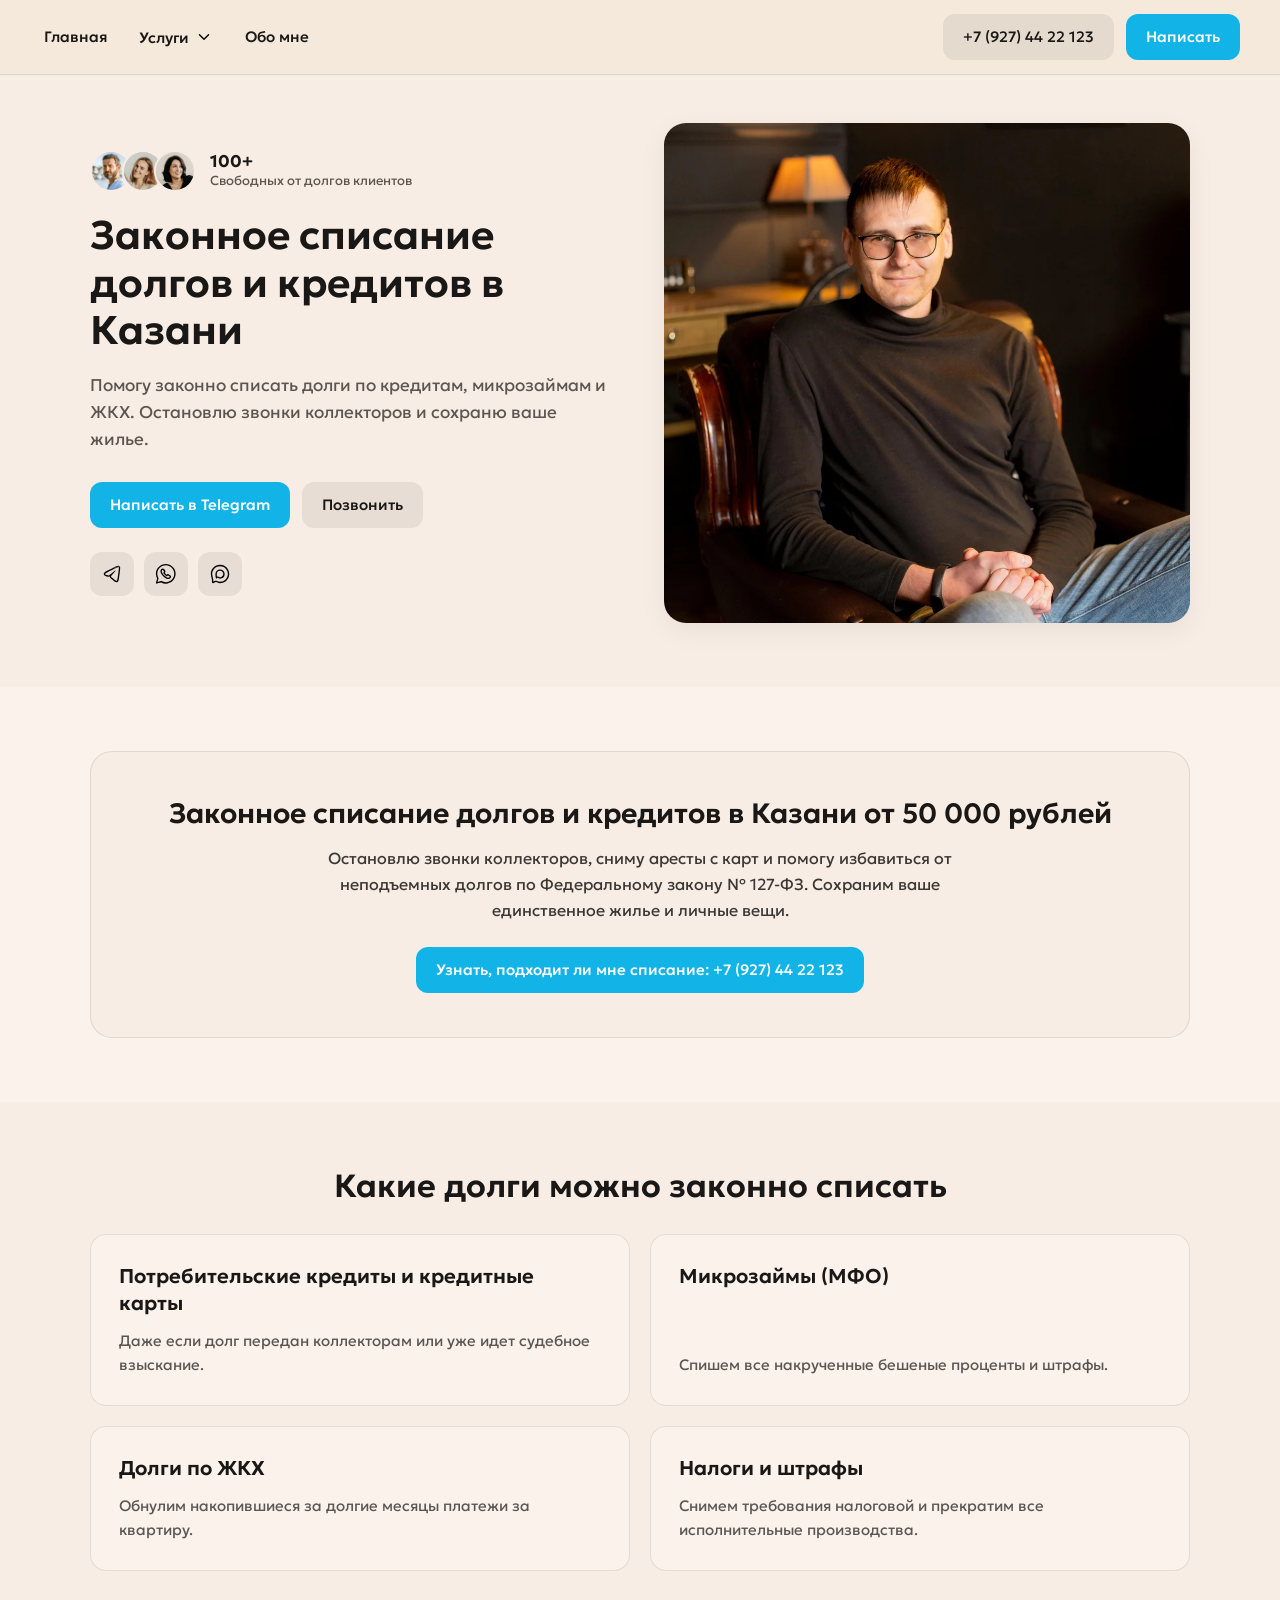
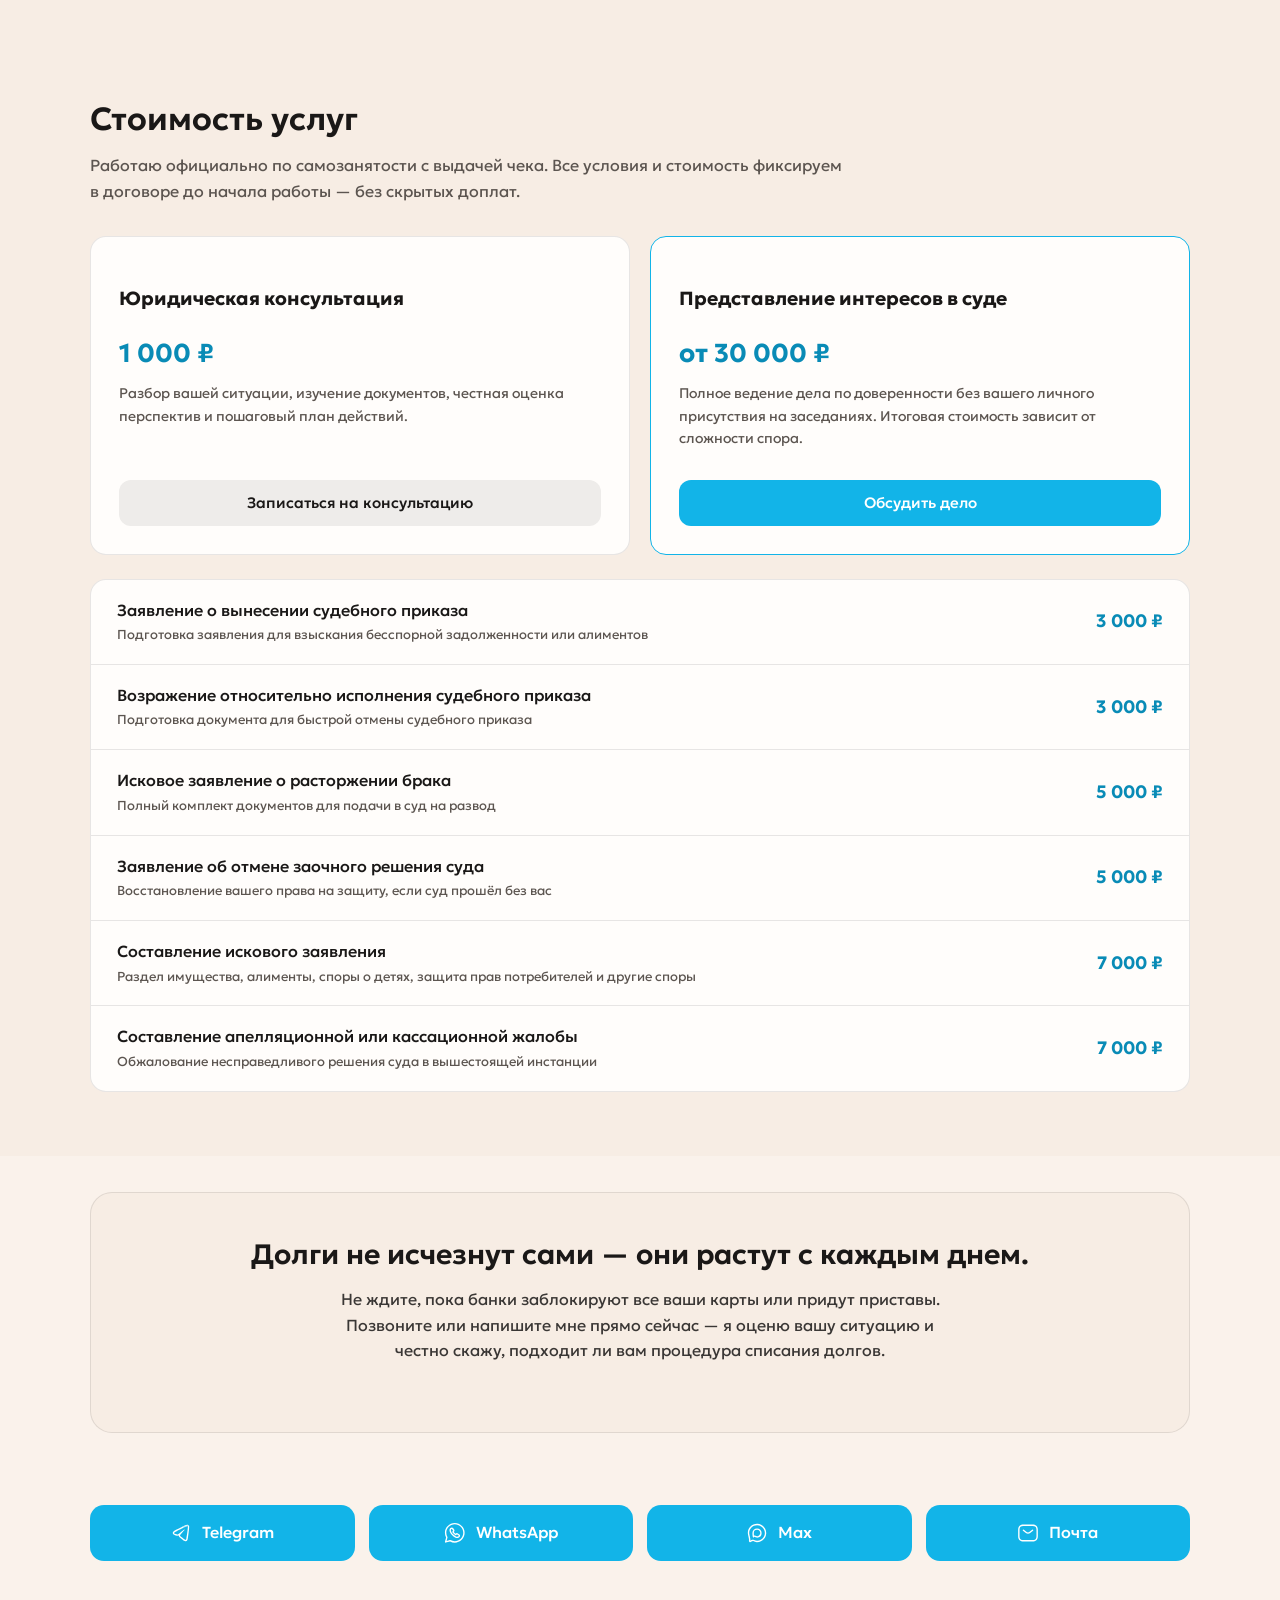
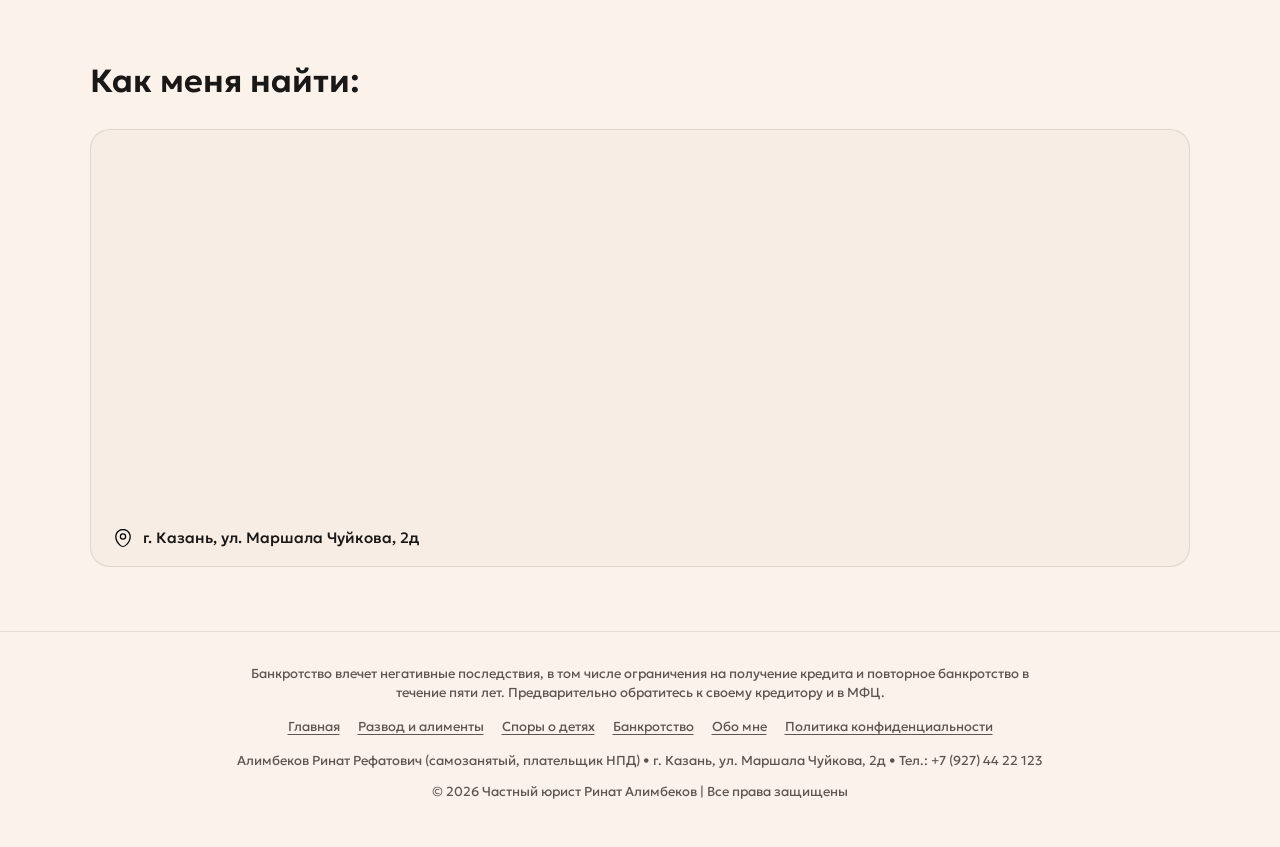
==== commit 93384e79: "Add files via upload" ====
--- a/bankrotstvo.html
+++ b/bankrotstvo.html
@@ -3,17 +3,59 @@
 <head>
   <meta charset="UTF-8">
   <meta name="viewport" content="width=device-width, initial-scale=1">
-  <title>Законное списание долгов и кредитов в Казани | Юрист Ринат Алимбеков</title>
-  <meta name="description" content="Помогу законно списать долги по кредитам, микрозаймам и ЖКХ. Остановлю звонки коллекторов и сохраню ваше жилье.">
-  <meta property="og:title" content="Законное списание долгов и кредитов в Казани | Юрист Ринат Алимбеков">
-  <meta property="og:description" content="Помогу законно списать долги по кредитам, микрозаймам и ЖКХ. Остановлю звонки коллекторов и сохраню ваше жилье.">
+  <title>Законное списание долгов и кредитов в Казани (127-ФЗ) | Юрист Ринат Алимбеков</title>
+  <meta name="description" content="Законное списание долгов по кредитам, микрозаймам, ЖКХ и налогам в Казани по 127-ФЗ. Остановка звонков коллекторов и сохранение единственного жилья.">
+  <meta name="keywords" content="списание долгов казань, банкротство физических лиц казань, списать кредиты 127 фз, юрист по долгам казань, ринат алимбеков">
+  <meta name="robots" content="index, follow">
+  <meta name="geo.region" content="RU-TA">
+  <meta name="geo.placename" content="Казань">
+  <meta name="geo.position" content="55.835377;49.102399">
+  <meta name="ICBM" content="55.835377, 49.102399">
+  <meta property="og:title" content="Законное списание долгов и кредитов в Казани (127-ФЗ) | Юрист Ринат Алимбеков">
+  <meta property="og:description" content="Законное списание долгов по кредитам, микрозаймам, ЖКХ и налогам в Казани по 127-ФЗ. Остановка звонков коллекторов и сохранение единственного жилья.">
   <meta property="og:url" content="https://arinvlawyer.ru/bankrotstvo.html">
   <meta property="og:type" content="website">
+  <meta property="og:locale" content="ru_RU">
+  <meta property="og:site_name" content="Юрист Ринат Алимбеков | Казань">
+  <meta property="og:image" content="https://arinvlawyer.ru/img/yBhUS0IW0XpygladSTkcLBoLiK5uFZKE3ntGyYbyjyA/q87/el1/gce/w1000/h0/resizefit/f0ab0953-bb01-4327-87bc-46293ecb7c54-dsc04267.webp">
   <link rel="canonical" href="https://arinvlawyer.ru/bankrotstvo.html">
   <link rel="icon" href="70314db3-11a1-4cf8-a374-4abc5efc9e63/images/f0ab0953-bb01-4327-87bc-46293ecb7c54-dsc04267.jpg" type="image/png">
   <link rel="icon" href="favicon-96x96.png" type="image/png" sizes="96x96">
   <link rel="icon" href="favicon.svg" type="image/svg+xml">
   <link rel="stylesheet" href="style.css">
+  <script type="application/ld+json">
+  {
+    "@context": "https://schema.org",
+    "@type": "LegalService",
+    "name": "Частный юрист Ринат Алимбеков",
+    "alternateName": "Юрист Ринат Алимбеков | Казань",
+    "url": "https://arinvlawyer.ru/",
+    "telephone": "+7-927-442-21-23",
+    "email": "mrrin96@gmail.com",
+    "priceRange": "1000-30000 RUB",
+    "image": "https://arinvlawyer.ru/img/yBhUS0IW0XpygladSTkcLBoLiK5uFZKE3ntGyYbyjyA/q87/el1/gce/w1000/h0/resizefit/f0ab0953-bb01-4327-87bc-46293ecb7c54-dsc04267.webp",
+    "address": {
+      "@type": "PostalAddress",
+      "streetAddress": "ул. Маршала Чуйкова, 2д",
+      "addressLocality": "Казань",
+      "addressRegion": "Республика Татарстан",
+      "addressCountry": "RU"
+    },
+    "geo": {
+      "@type": "GeoCoordinates",
+      "latitude": "55.835377",
+      "longitude": "49.102399"
+    },
+    "areaServed": {
+      "@type": "City",
+      "name": "Казань"
+    },
+    "sameAs": [
+      "https://t.me/arinvLawyer",
+      "https://dzen.ru/arinvlawyer"
+    ]
+  }
+  </script>
   <script data-hid="yandex-metrika">(function(m,e,t,r,i,k,a){m[i]=m[i]||function(){(m[i].a=m[i].a||[]).push(arguments)}; m[i].l=1*new Date(); for (var j = 0; j < document.scripts.length; j++) {if (document.scripts[j].src === r) { return; }} k=e.createElement(t),a=e.getElementsByTagName(t)[0],k.async=1,k.src=r,a.parentNode.insertBefore(k,a)}) (window, document, "script", "https://mc.webvisor.org/metrika/tag_ww.js", "ym");</script>
   <script data-hid="yandex-metrika-init">ym("111389029","init", {"clickmap":true,"trackLinks":true,"accurateTrackBounce":true,"webvisor":true});</script>
 </head>
@@ -114,6 +156,77 @@
     </div>
   </section>
 
+  <section class="section section-alt" id="prices">
+    <div class="container">
+      <h2 class="section-title">Стоимость услуг</h2>
+      <p class="section-lead">Работаю официально по самозанятости с выдачей чека. Все условия и стоимость фиксируем в договоре до начала работы — без скрытых доплат.</p>
+      
+      <div class="cards-grid-2" style="margin-bottom: 12px;">
+        <div class="price-card">
+          <div>
+            <h3>Юридическая консультация</h3>
+            <div class="price-tag">1 000 ₽</div>
+            <p style="font-size: 14px; color: var(--text-muted); margin-top: 8px;">Разбор вашей ситуации, изучение документов, честная оценка перспектив и пошаговый план действий.</p>
+          </div>
+          <a class="btn btn-secondary" href="https://t.me/@arinvLawyer" target="_blank">Записаться на консультацию</a>
+        </div>
+        <div class="price-card" style="border-color: var(--accent);">
+          <div>
+            <h3>Представление интересов в суде</h3>
+            <div class="price-tag">от 30 000 ₽</div>
+            <p style="font-size: 14px; color: var(--text-muted); margin-top: 8px;">Полное ведение дела по доверенности без вашего личного присутствия на заседаниях. Итоговая стоимость зависит от сложности спора.</p>
+          </div>
+          <a class="btn btn-primary" href="tel:+79274422123">Обсудить дело</a>
+        </div>
+      </div>
+
+      <div class="price-table-wrap">
+        <div class="price-row">
+          <div>
+            <div class="price-row-title">Заявление о вынесении судебного приказа</div>
+            <div class="price-row-desc">Подготовка заявления для взыскания бесспорной задолженности или алиментов</div>
+          </div>
+          <div class="price-row-value">3 000 ₽</div>
+        </div>
+        <div class="price-row">
+          <div>
+            <div class="price-row-title">Возражение относительно исполнения судебного приказа</div>
+            <div class="price-row-desc">Подготовка документа для быстрой отмены судебного приказа</div>
+          </div>
+          <div class="price-row-value">3 000 ₽</div>
+        </div>
+        <div class="price-row">
+          <div>
+            <div class="price-row-title">Исковое заявление о расторжении брака</div>
+            <div class="price-row-desc">Полный комплект документов для подачи в суд на развод</div>
+          </div>
+          <div class="price-row-value">5 000 ₽</div>
+        </div>
+        <div class="price-row">
+          <div>
+            <div class="price-row-title">Заявление об отмене заочного решения суда</div>
+            <div class="price-row-desc">Восстановление вашего права на защиту, если суд прошёл без вас</div>
+          </div>
+          <div class="price-row-value">5 000 ₽</div>
+        </div>
+        <div class="price-row">
+          <div>
+            <div class="price-row-title">Составление искового заявления</div>
+            <div class="price-row-desc">Раздел имущества, алименты, споры о детях, защита прав потребителей и другие споры</div>
+          </div>
+          <div class="price-row-value">7 000 ₽</div>
+        </div>
+        <div class="price-row">
+          <div>
+            <div class="price-row-title">Составление апелляционной или кассационной жалобы</div>
+            <div class="price-row-desc">Обжалование несправедливого решения суда в вышестоящей инстанции</div>
+          </div>
+          <div class="price-row-value">7 000 ₽</div>
+        </div>
+      </div>
+    </div>
+  </section>
+
   <section class="section section-compact">
     <div class="container">
       <div class="cta-box">
@@ -146,7 +259,18 @@
   <footer class="site-footer">
     <div class="container">
       <p class="disclaimer">Банкротство влечет негативные последствия, в том числе ограничения на получение кредита и повторное банкротство в течение пяти лет. Предварительно обратитесь к своему кредитору и в МФЦ.</p>
-      <div>© 2026 Частный юрист Ринат Алимбеков | Казань</div>
+      <div class="footer-links">
+        <a href="index.html">Главная</a>
+        <a href="razvod.html">Развод и алименты</a>
+        <a href="deti.html">Споры о детях</a>
+        <a href="bankrotstvo.html">Банкротство</a>
+        <a href="my.html">Обо мне</a>
+        <a href="privacy.html">Политика конфиденциальности</a>
+      </div>
+      <div class="footer-requisites">
+        Алимбеков Ринат Рефатович (самозанятый, плательщик НПД) &bull; г. Казань, ул. Маршала Чуйкова, 2д &bull; Тел.: +7 (927) 44 22 123
+      </div>
+      <div>© 2026 Частный юрист Ринат Алимбеков | Все права защищены</div>
     </div>
   </footer>
   <script>
--- a/style.css
+++ b/style.css
@@ -251,6 +251,13 @@
   margin: 0 0 28px 0;
 }
 
+.section-lead {
+  font-size: 16px;
+  color: var(--text-muted);
+  margin: -14px 0 32px 0;
+  max-width: 760px;
+}
+
 .text-center {
   text-align: center;
 }
@@ -413,6 +420,9 @@
   border: 1px solid var(--border);
   border-radius: var(--radius);
   padding: 28px;
+  display: flex;
+  flex-direction: column;
+  justify-content: space-between;
 }
 
 .card h3 {
@@ -429,34 +439,77 @@
   line-height: 1.6;
 }
 
-/* Practice / Case list */
-.case-list {
+.card-link {
+  display: inline-flex;
+  align-items: center;
+  gap: 6px;
+  margin-top: 16px;
+  font-size: 14px;
+  font-weight: 600;
+  color: #098BB6;
+}
+
+.card-link:hover {
+  text-decoration: underline;
+}
+
+/* Pricing cards & table */
+.price-card {
+  background: #FFFDFB;
+  border: 1px solid var(--border);
+  border-radius: var(--radius);
+  padding: 28px;
   display: flex;
   flex-direction: column;
-  gap: 18px;
-}
-
-.case-card {
-  background: var(--bg-alt);
+  justify-content: space-between;
+  gap: 16px;
+}
+
+.price-tag {
+  font-size: 26px;
+  font-weight: 700;
+  color: #098BB6;
+  margin: 4px 0;
+}
+
+.price-table-wrap {
+  background: #FFFDFB;
   border: 1px solid var(--border);
   border-radius: var(--radius);
-  padding: 26px 28px;
-}
-
-.case-card h3 {
-  margin: 0 0 12px 0;
-  font-size: 19px;
-  font-weight: 600;
-}
-
-.case-card p {
-  margin: 6px 0;
-  font-size: 15px;
-  color: var(--text-muted);
-}
-
-.case-card strong.label {
+  overflow: hidden;
+  margin-top: 24px;
+}
+
+.price-row {
+  display: flex;
+  align-items: center;
+  justify-content: space-between;
+  gap: 16px;
+  padding: 18px 26px;
+  border-bottom: 1px solid var(--border);
+}
+
+.price-row:last-child {
+  border-bottom: none;
+}
+
+.price-row-title {
+  font-size: 16px;
+  font-weight: 500;
   color: var(--text-main);
+}
+
+.price-row-desc {
+  font-size: 13px;
+  color: var(--text-muted);
+  margin-top: 2px;
+}
+
+.price-row-value {
+  font-size: 18px;
+  font-weight: 700;
+  color: #098BB6;
+  white-space: nowrap;
 }
 
 /* Testimonials */
@@ -614,13 +667,59 @@
   display: block;
 }
 
+/* Legal & Privacy page */
+.legal-doc {
+  background: #FFFDFB;
+  border: 1px solid var(--border);
+  border-radius: var(--radius);
+  padding: 36px;
+}
+
+.legal-doc h1 {
+  font-size: 30px;
+  margin: 0 0 20px 0;
+}
+
+.legal-doc h2 {
+  font-size: 20px;
+  margin: 26px 0 10px 0;
+}
+
+.legal-doc p, .legal-doc li {
+  font-size: 15px;
+  color: var(--text-muted);
+}
+
 /* Footer */
 .site-footer {
-  padding: 28px 0 40px 0;
+  padding: 32px 0 44px 0;
   text-align: center;
   font-size: 13px;
   color: var(--text-muted);
   border-top: 1px solid var(--border);
+}
+
+.footer-links {
+  display: flex;
+  flex-wrap: wrap;
+  justify-content: center;
+  gap: 18px;
+  margin-bottom: 14px;
+}
+
+.footer-links a {
+  text-decoration: underline;
+  text-underline-offset: 3px;
+}
+
+.footer-links a:hover {
+  color: var(--text-main);
+}
+
+.footer-requisites {
+  margin-bottom: 10px;
+  font-size: 13px;
+  color: var(--text-muted);
 }
 
 .disclaimer {
@@ -698,4 +797,13 @@
   .section-title {
     font-size: 26px;
   }
-}
+  .legal-doc {
+    padding: 22px;
+  }
+  .price-row {
+    flex-direction: column;
+    align-items: flex-start;
+    gap: 6px;
+    padding: 16px 20px;
+  }
+}
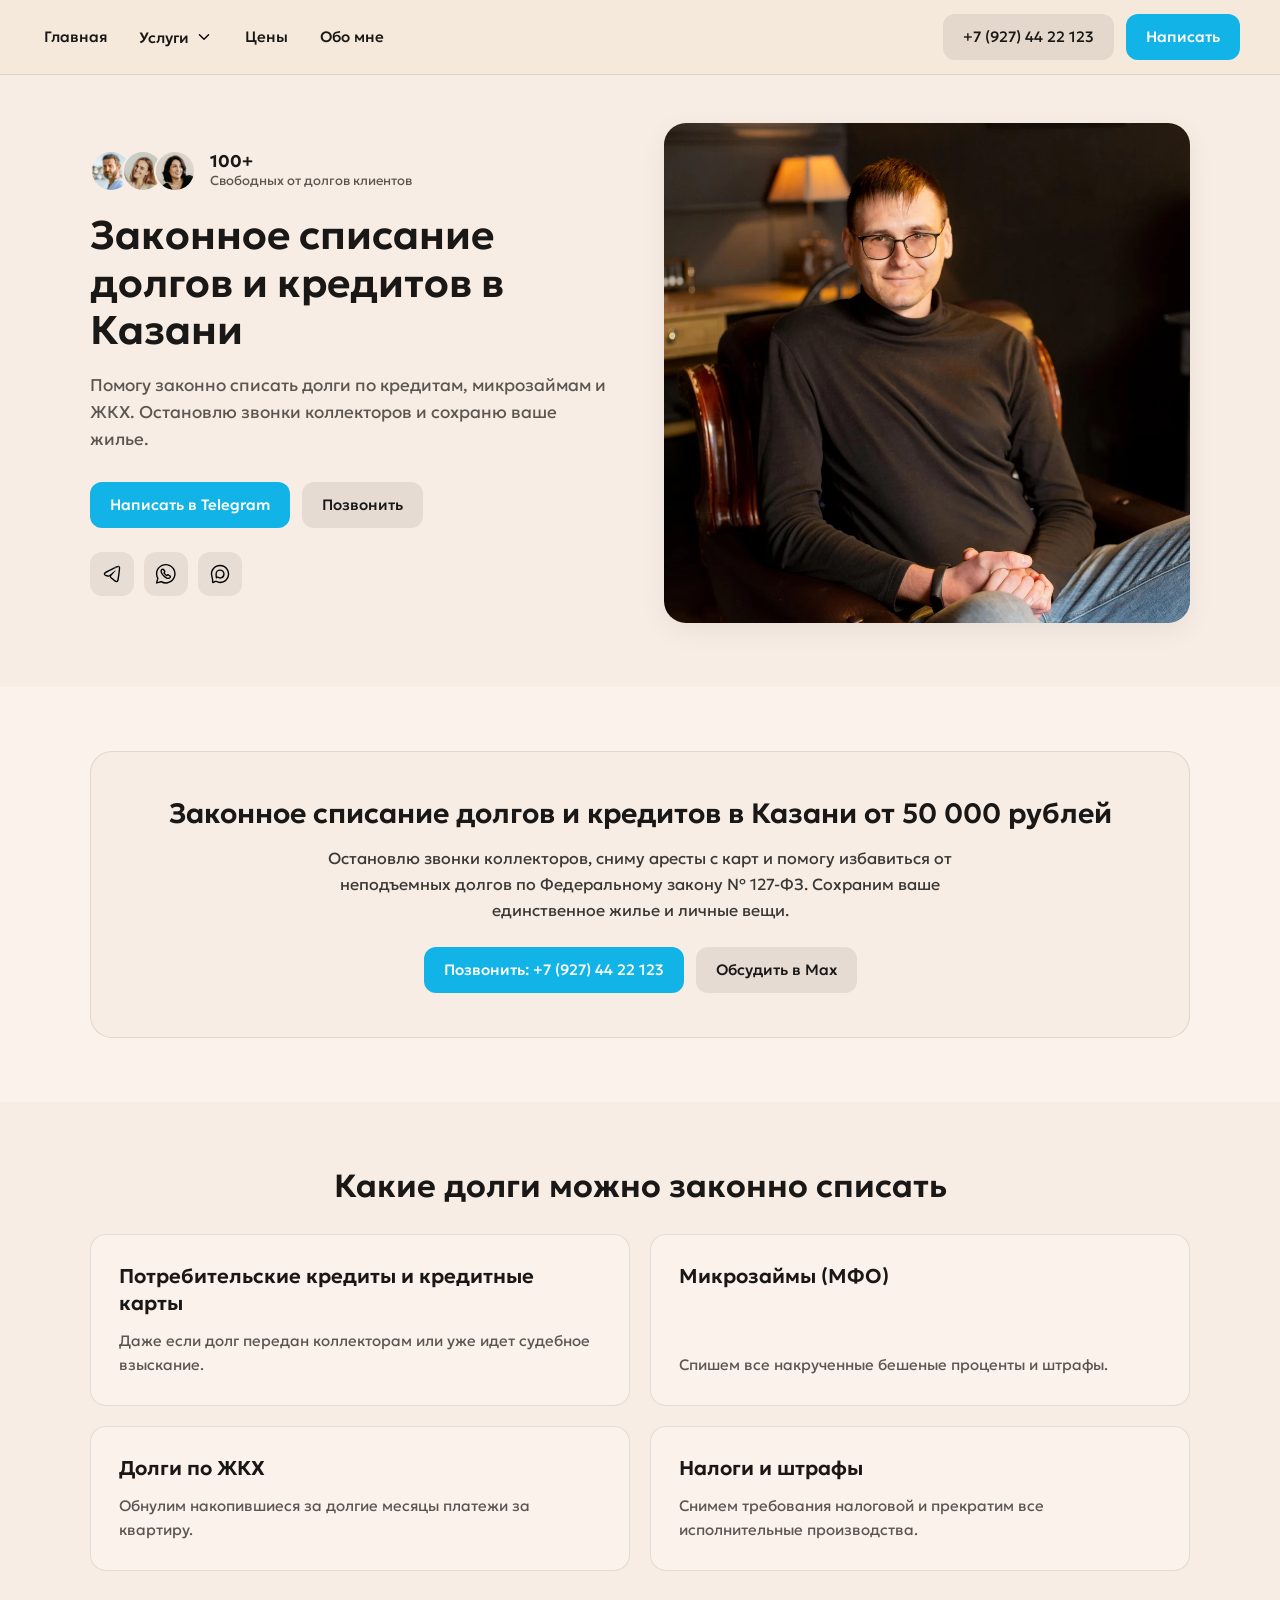
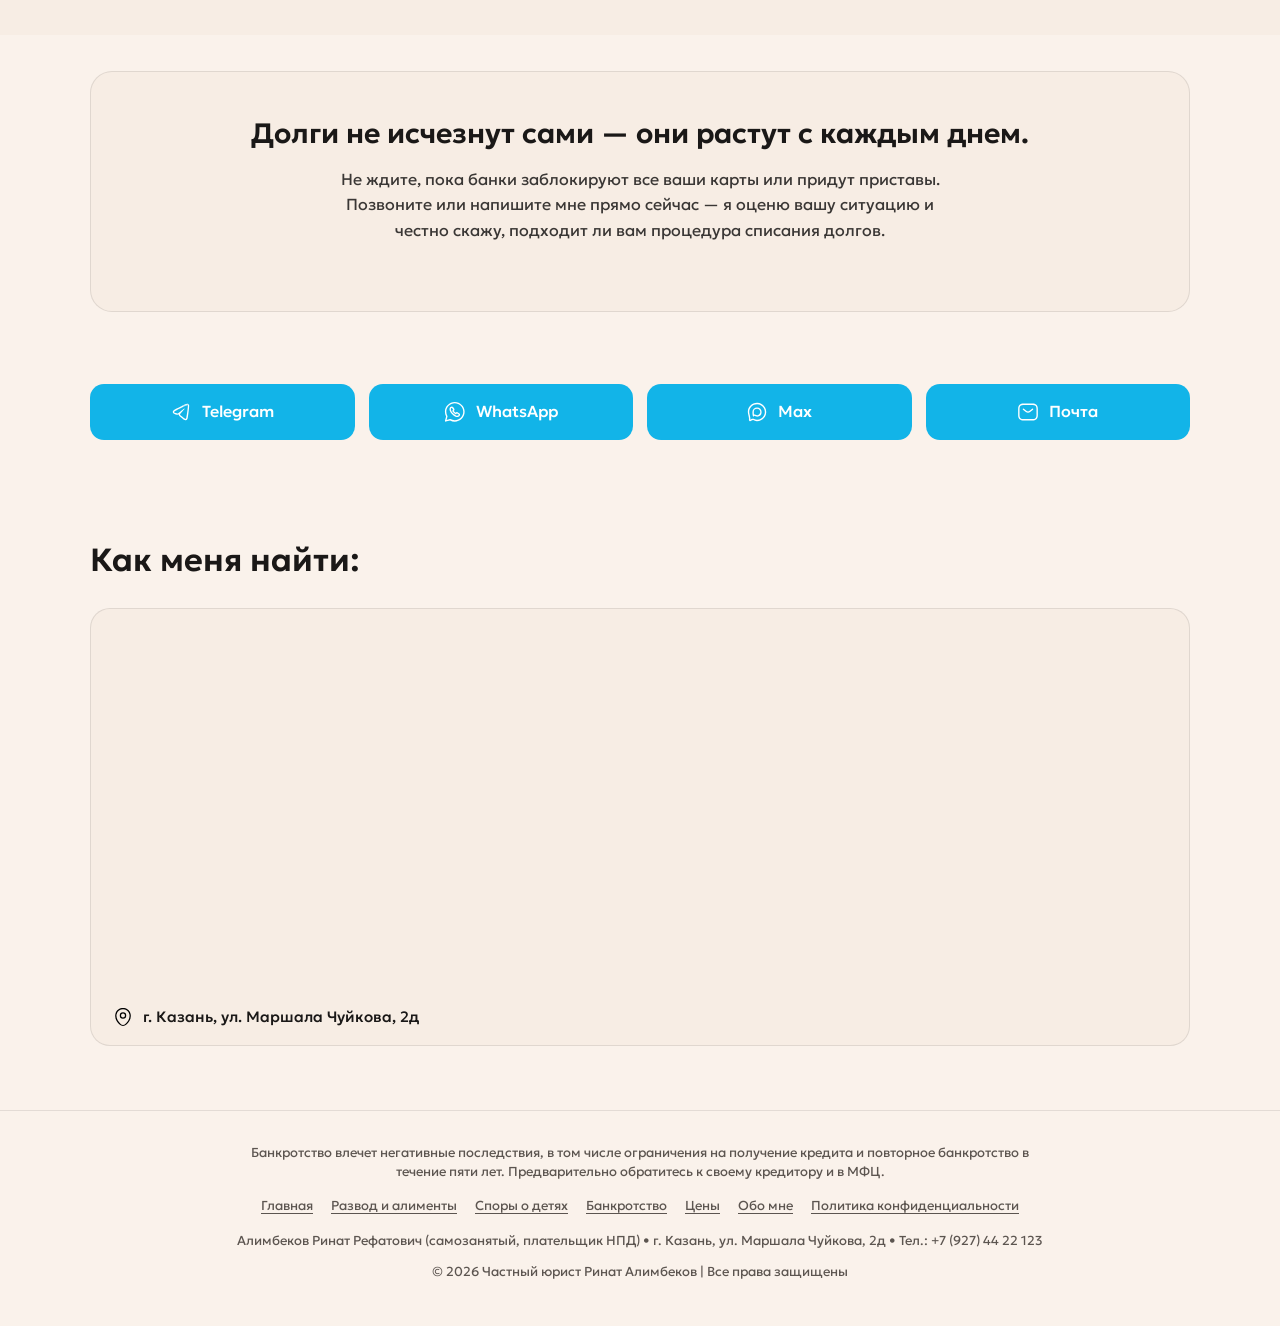
==== commit e7c780b3: "Add files via upload" ====
--- a/bankrotstvo.html
+++ b/bankrotstvo.html
@@ -78,6 +78,7 @@
               <li><a href="bankrotstvo.html">Банкротство</a></li>
             </ul>
           </li>
+          <li><a class="nav-link " href="prices.html">Цены</a></li>
           <li><a class="nav-link " href="my.html">Обо мне</a></li>
         </ul>
       </nav>
@@ -127,7 +128,10 @@
       <div class="cta-box">
         <h2>Законное списание долгов и кредитов в Казани от 50 000 рублей</h2>
         <p>Остановлю звонки коллекторов, сниму аресты с карт и помогу избавиться от неподъемных долгов по Федеральному закону № 127-ФЗ. Сохраним ваше единственное жилье и личные вещи.</p>
-        <a class="btn btn-primary" href="tel:+79274422123">Узнать, подходит ли мне списание: +7 (927) 44 22 123</a>
+        <div class="hero-buttons" style="justify-content: center; margin-bottom: 0;">
+          <a class="btn btn-primary" href="tel:+79274422123">Позвонить: +7 (927) 44 22 123</a>
+          <a class="btn btn-secondary" href="https://max.ru/u/f9LHodD0cOLbR-iz8FZMGi4ma3IDiIDYHYWgFF_j9Hq-QoVABAkh54DSgMY" target="_blank">Обсудить в Max</a>
+        </div>
       </div>
     </div>
   </section>
@@ -151,77 +155,6 @@
         <div class="card" style="background: var(--bg-main);">
           <h3>Налоги и штрафы</h3>
           <p>Снимем требования налоговой и прекратим все исполнительные производства.</p>
-        </div>
-      </div>
-    </div>
-  </section>
-
-  <section class="section section-alt" id="prices">
-    <div class="container">
-      <h2 class="section-title">Стоимость услуг</h2>
-      <p class="section-lead">Работаю официально по самозанятости с выдачей чека. Все условия и стоимость фиксируем в договоре до начала работы — без скрытых доплат.</p>
-      
-      <div class="cards-grid-2" style="margin-bottom: 12px;">
-        <div class="price-card">
-          <div>
-            <h3>Юридическая консультация</h3>
-            <div class="price-tag">1 000 ₽</div>
-            <p style="font-size: 14px; color: var(--text-muted); margin-top: 8px;">Разбор вашей ситуации, изучение документов, честная оценка перспектив и пошаговый план действий.</p>
-          </div>
-          <a class="btn btn-secondary" href="https://t.me/@arinvLawyer" target="_blank">Записаться на консультацию</a>
-        </div>
-        <div class="price-card" style="border-color: var(--accent);">
-          <div>
-            <h3>Представление интересов в суде</h3>
-            <div class="price-tag">от 30 000 ₽</div>
-            <p style="font-size: 14px; color: var(--text-muted); margin-top: 8px;">Полное ведение дела по доверенности без вашего личного присутствия на заседаниях. Итоговая стоимость зависит от сложности спора.</p>
-          </div>
-          <a class="btn btn-primary" href="tel:+79274422123">Обсудить дело</a>
-        </div>
-      </div>
-
-      <div class="price-table-wrap">
-        <div class="price-row">
-          <div>
-            <div class="price-row-title">Заявление о вынесении судебного приказа</div>
-            <div class="price-row-desc">Подготовка заявления для взыскания бесспорной задолженности или алиментов</div>
-          </div>
-          <div class="price-row-value">3 000 ₽</div>
-        </div>
-        <div class="price-row">
-          <div>
-            <div class="price-row-title">Возражение относительно исполнения судебного приказа</div>
-            <div class="price-row-desc">Подготовка документа для быстрой отмены судебного приказа</div>
-          </div>
-          <div class="price-row-value">3 000 ₽</div>
-        </div>
-        <div class="price-row">
-          <div>
-            <div class="price-row-title">Исковое заявление о расторжении брака</div>
-            <div class="price-row-desc">Полный комплект документов для подачи в суд на развод</div>
-          </div>
-          <div class="price-row-value">5 000 ₽</div>
-        </div>
-        <div class="price-row">
-          <div>
-            <div class="price-row-title">Заявление об отмене заочного решения суда</div>
-            <div class="price-row-desc">Восстановление вашего права на защиту, если суд прошёл без вас</div>
-          </div>
-          <div class="price-row-value">5 000 ₽</div>
-        </div>
-        <div class="price-row">
-          <div>
-            <div class="price-row-title">Составление искового заявления</div>
-            <div class="price-row-desc">Раздел имущества, алименты, споры о детях, защита прав потребителей и другие споры</div>
-          </div>
-          <div class="price-row-value">7 000 ₽</div>
-        </div>
-        <div class="price-row">
-          <div>
-            <div class="price-row-title">Составление апелляционной или кассационной жалобы</div>
-            <div class="price-row-desc">Обжалование несправедливого решения суда в вышестоящей инстанции</div>
-          </div>
-          <div class="price-row-value">7 000 ₽</div>
         </div>
       </div>
     </div>
@@ -264,6 +197,7 @@
         <a href="razvod.html">Развод и алименты</a>
         <a href="deti.html">Споры о детях</a>
         <a href="bankrotstvo.html">Банкротство</a>
+        <a href="prices.html">Цены</a>
         <a href="my.html">Обо мне</a>
         <a href="privacy.html">Политика конфиденциальности</a>
       </div>
--- a/style.css
+++ b/style.css
@@ -204,12 +204,12 @@
 }
 
 .btn-secondary {
-  background: rgba(26, 24, 23, 0.07);
+  background: rgba(26, 24, 23, 0.08);
   color: var(--text-main);
 }
 
 .btn-secondary:hover {
-  background: rgba(26, 24, 23, 0.12);
+  background: rgba(26, 24, 23, 0.14);
 }
 
 .btn-white {
@@ -453,63 +453,126 @@
   text-decoration: underline;
 }
 
-/* Pricing cards & table */
-.price-card {
-  background: #FFFDFB;
-  border: 1px solid var(--border);
-  border-radius: var(--radius);
-  padding: 28px;
+/* Dedicated Pricing Page Styles */
+.price-hero-grid {
+  display: grid;
+  grid-template-columns: repeat(2, 1fr);
+  gap: 24px;
+  margin-bottom: 40px;
+}
+
+.price-feature-card {
+  background: #FFFFFF;
+  border: 2px solid rgba(26, 24, 23, 0.08);
+  border-radius: 20px;
+  padding: 32px;
+  box-shadow: 0 12px 32px rgba(26, 24, 23, 0.06);
+  display: flex;
+  flex-direction: column;
+  justify-content: space-between;
+  gap: 22px;
+}
+
+.price-feature-card.highlighted {
+  border-color: var(--accent);
+  background: linear-gradient(180deg, #FFFFFF 0%, #F4FBFE 100%);
+}
+
+.price-badge {
+  display: inline-block;
+  font-size: 12px;
+  font-weight: 600;
+  text-transform: uppercase;
+  letter-spacing: 0.04em;
+  color: #0882AB;
+  background: rgba(18, 180, 232, 0.14);
+  padding: 5px 12px;
+  border-radius: 8px;
+  margin-bottom: 12px;
+}
+
+.price-feature-card h2 {
+  font-size: 23px;
+  font-weight: 600;
+  margin: 0 0 10px 0;
+}
+
+.price-big {
+  font-size: 34px;
+  font-weight: 700;
+  color: #098BB6;
+  margin: 0 0 12px 0;
+  line-height: 1.1;
+}
+
+.price-feature-desc {
+  font-size: 15px;
+  color: var(--text-muted);
+  margin: 0;
+}
+
+.price-btn-group {
+  display: flex;
+  flex-wrap: wrap;
+  gap: 10px;
+}
+
+.price-list-grid {
+  display: grid;
+  grid-template-columns: repeat(2, 1fr);
+  gap: 18px;
+}
+
+.price-item-card {
+  background: #FFFFFF;
+  border: 1px solid rgba(26, 24, 23, 0.1);
+  border-radius: 16px;
+  padding: 24px 26px;
+  box-shadow: 0 6px 20px rgba(26, 24, 23, 0.04);
   display: flex;
   flex-direction: column;
   justify-content: space-between;
   gap: 16px;
-}
-
-.price-tag {
-  font-size: 26px;
-  font-weight: 700;
-  color: #098BB6;
-  margin: 4px 0;
-}
-
-.price-table-wrap {
-  background: #FFFDFB;
-  border: 1px solid var(--border);
-  border-radius: var(--radius);
-  overflow: hidden;
-  margin-top: 24px;
-}
-
-.price-row {
-  display: flex;
-  align-items: center;
+  transition: transform 0.18s ease, box-shadow 0.18s ease, border-color 0.18s ease;
+}
+
+.price-item-card:hover {
+  transform: translateY(-2px);
+  box-shadow: 0 12px 28px rgba(26, 24, 23, 0.08);
+  border-color: rgba(18, 180, 232, 0.45);
+}
+
+.price-item-top {
+  display: flex;
+  align-items: flex-start;
   justify-content: space-between;
   gap: 16px;
-  padding: 18px 26px;
-  border-bottom: 1px solid var(--border);
-}
-
-.price-row:last-child {
-  border-bottom: none;
-}
-
-.price-row-title {
-  font-size: 16px;
-  font-weight: 500;
+}
+
+.price-item-title {
+  font-size: 18px;
+  font-weight: 600;
   color: var(--text-main);
-}
-
-.price-row-desc {
-  font-size: 13px;
-  color: var(--text-muted);
-  margin-top: 2px;
-}
-
-.price-row-value {
+  margin: 0 0 8px 0;
+  line-height: 1.35;
+}
+
+.price-item-desc {
+  font-size: 14px;
+  color: var(--text-muted);
+  margin: 0;
+  line-height: 1.55;
+}
+
+.price-pill {
+  background: rgba(18, 180, 232, 0.13);
+  color: #077CA3;
   font-size: 18px;
   font-weight: 700;
-  color: #098BB6;
+  padding: 8px 14px;
+  border-radius: 12px;
   white-space: nowrap;
+  flex-shrink: 0;
 }
 
 /* Testimonials */
@@ -745,10 +808,7 @@
   .hero-title {
     font-size: 30px;
   }
-  .cards-grid-3 {
-    grid-template-columns: 1fr;
-  }
-  .cards-grid-2 {
+  .cards-grid-3, .cards-grid-2, .price-hero-grid, .price-list-grid {
     grid-template-columns: 1fr;
   }
   .socials-grid {
@@ -800,10 +860,8 @@
   .legal-doc {
     padding: 22px;
   }
-  .price-row {
+  .price-item-top {
     flex-direction: column;
-    align-items: flex-start;
-    gap: 6px;
-    padding: 16px 20px;
-  }
-}
+    gap: 10px;
+  }
+}
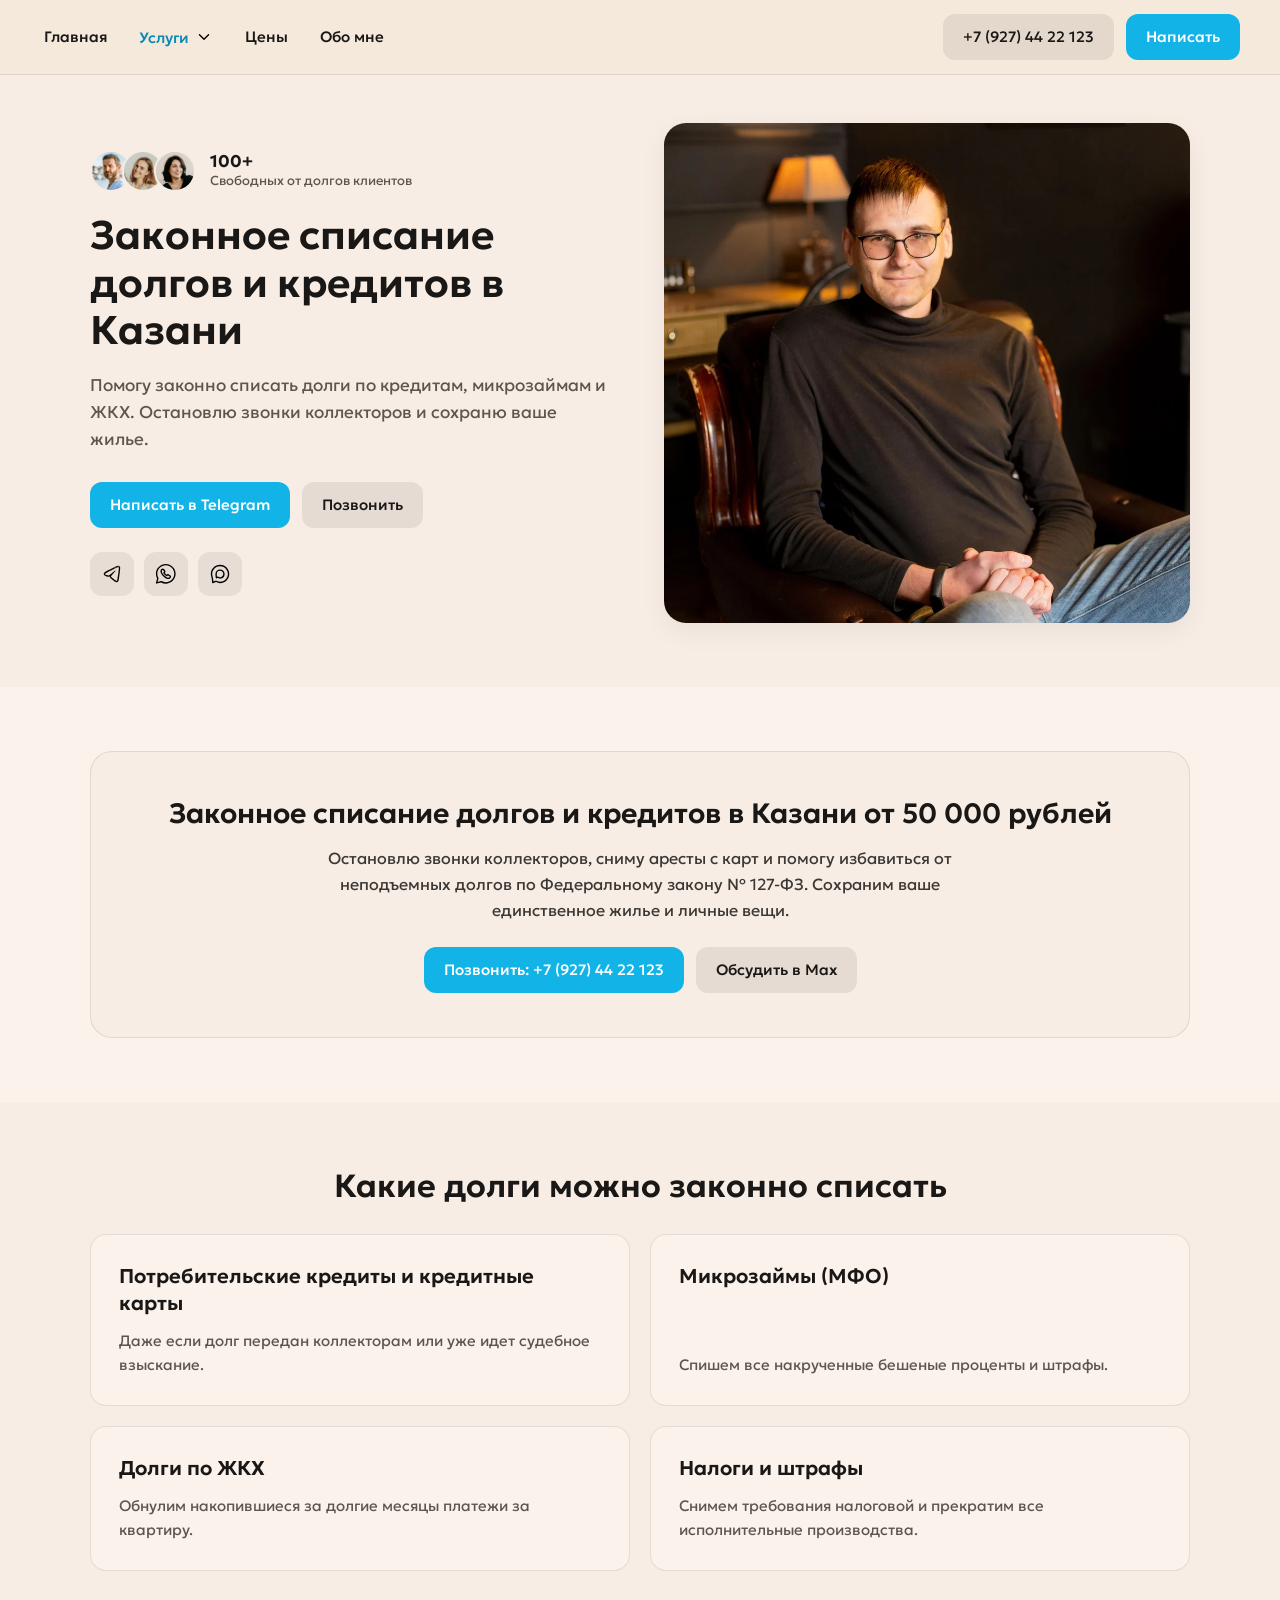
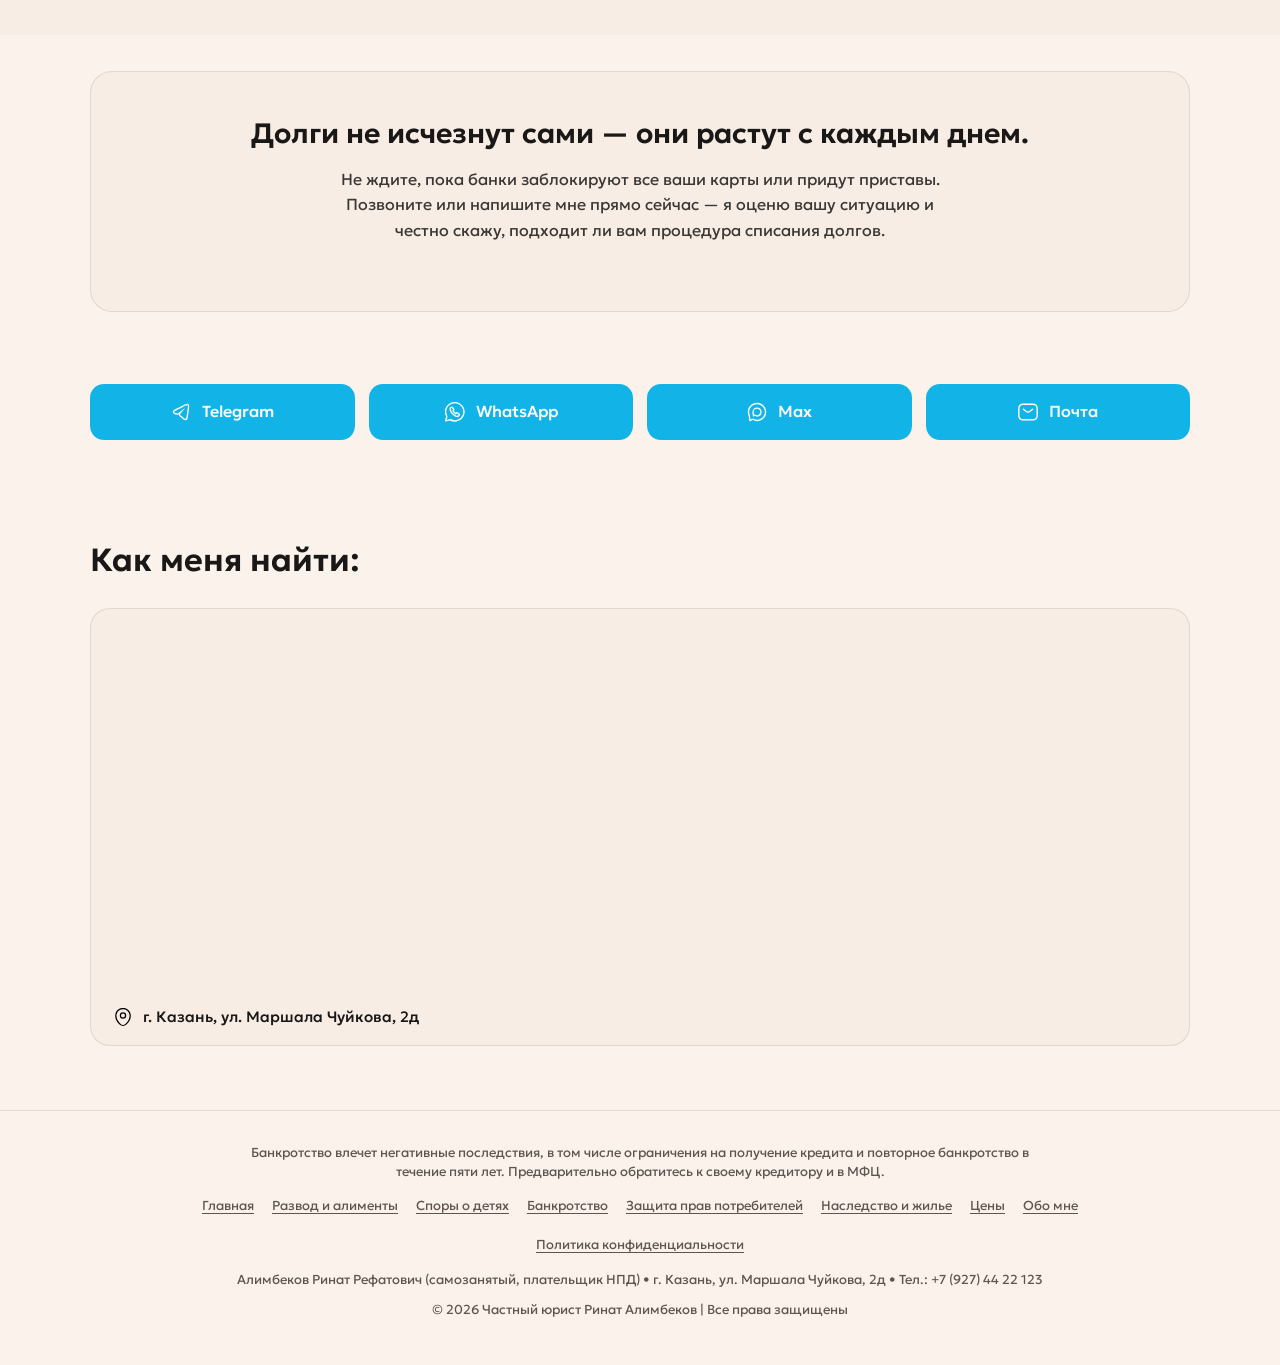
==== commit f299b9e4: "Add files via upload" ====
--- a/bankrotstvo.html
+++ b/bankrotstvo.html
@@ -22,7 +22,8 @@
   <link rel="icon" href="70314db3-11a1-4cf8-a374-4abc5efc9e63/images/f0ab0953-bb01-4327-87bc-46293ecb7c54-dsc04267.jpg" type="image/png">
   <link rel="icon" href="favicon-96x96.png" type="image/png" sizes="96x96">
   <link rel="icon" href="favicon.svg" type="image/svg+xml">
-  <link rel="stylesheet" href="style.css">
+  <link rel="stylesheet" href="style.css?v=7">
+
   <script type="application/ld+json">
   {
     "@context": "https://schema.org",
@@ -49,11 +50,7 @@
     "areaServed": {
       "@type": "City",
       "name": "Казань"
-    },
-    "sameAs": [
-      "https://t.me/arinvLawyer",
-      "https://dzen.ru/arinvlawyer"
-    ]
+    }
   }
   </script>
   <script data-hid="yandex-metrika">(function(m,e,t,r,i,k,a){m[i]=m[i]||function(){(m[i].a=m[i].a||[]).push(arguments)}; m[i].l=1*new Date(); for (var j = 0; j < document.scripts.length; j++) {if (document.scripts[j].src === r) { return; }} k=e.createElement(t),a=e.getElementsByTagName(t)[0],k.async=1,k.src=r,a.parentNode.insertBefore(k,a)}) (window, document, "script", "https://mc.webvisor.org/metrika/tag_ww.js", "ym");</script>
@@ -76,6 +73,8 @@
               <li><a href="razvod.html">Развод, раздел, алименты</a></li>
               <li><a href="deti.html">Споры по детям</a></li>
               <li><a href="bankrotstvo.html">Банкротство</a></li>
+              <li><a href="potreb.html">Споры с магазинами и застройщиками</a></li>
+              <li><a href="nedvizhimost.html">Наследство, жилье и земля</a></li>
             </ul>
           </li>
           <li><a class="nav-link " href="prices.html">Цены</a></li>
@@ -197,6 +196,8 @@
         <a href="razvod.html">Развод и алименты</a>
         <a href="deti.html">Споры о детях</a>
         <a href="bankrotstvo.html">Банкротство</a>
+        <a href="potreb.html">Защита прав потребителей</a>
+        <a href="nedvizhimost.html">Наследство и жилье</a>
         <a href="prices.html">Цены</a>
         <a href="my.html">Обо мне</a>
         <a href="privacy.html">Политика конфиденциальности</a>
--- a/style.css
+++ b/style.css
@@ -81,7 +81,6 @@
   padding: 0 20px;
 }
 
-/* Header */
 .site-header {
   position: sticky;
   top: 0;
@@ -128,7 +127,7 @@
   opacity: 0.7;
 }
 
-.nav-link.active {
+.nav-link.active, .nav-dropdown-btn.active {
   color: #098BB6;
 }
 
@@ -141,7 +140,7 @@
   position: absolute;
   top: calc(100% + 8px);
   left: 0;
-  min-width: 250px;
+  min-width: 280px;
   background: #FFFDFB;
   border: 1px solid var(--border);
   border-radius: 14px;
@@ -231,7 +230,6 @@
   color: var(--text-main);
 }
 
-/* Sections */
 .section {
   padding: 64px 0;
 }
@@ -251,18 +249,10 @@
   margin: 0 0 28px 0;
 }
 
-.section-lead {
-  font-size: 16px;
-  color: var(--text-muted);
-  margin: -14px 0 32px 0;
-  max-width: 760px;
-}
-
 .text-center {
   text-align: center;
 }
 
-/* Hero */
 .hero {
   background: var(--bg-alt);
   padding: 48px 0 64px 0;
@@ -333,7 +323,6 @@
   transform: translateY(-2px);
 }
 
-/* Faces badge */
 .faces-badge {
   display: inline-flex;
   align-items: center;
@@ -369,7 +358,6 @@
   color: var(--text-muted);
 }
 
-/* Socials bar */
 .socials-grid {
   display: grid;
   grid-template-columns: repeat(4, 1fr);
@@ -402,7 +390,6 @@
   fill: #FFFFFF;
 }
 
-/* Cards & Grids */
 .cards-grid-2 {
   display: grid;
   grid-template-columns: repeat(2, 1fr);
@@ -453,7 +440,32 @@
   text-decoration: underline;
 }
 
-/* Dedicated Pricing Page Styles */
+.services-all-banner {
+  margin-top: 24px;
+  background: #FFFFFF;
+  border: 1px solid rgba(26, 24, 23, 0.1);
+  border-radius: 16px;
+  padding: 22px 28px;
+  display: flex;
+  align-items: center;
+  justify-content: space-between;
+  gap: 20px;
+  box-shadow: 0 6px 20px rgba(26, 24, 23, 0.04);
+}
+
+.services-all-banner-title {
+  font-size: 18px;
+  font-weight: 600;
+  margin: 0 0 4px 0;
+  color: var(--text-main);
+}
+
+.services-all-banner-desc {
+  font-size: 14px;
+  color: var(--text-muted);
+  margin: 0;
+}
+
 .price-hero-grid {
   display: grid;
   grid-template-columns: repeat(2, 1fr);
@@ -491,24 +503,12 @@
   margin-bottom: 12px;
 }
 
-.price-feature-card h2 {
-  font-size: 23px;
-  font-weight: 600;
-  margin: 0 0 10px 0;
-}
-
 .price-big {
   font-size: 34px;
   font-weight: 700;
   color: #098BB6;
-  margin: 0 0 12px 0;
+  margin: 4px 0 12px 0;
   line-height: 1.1;
-}
-
-.price-feature-desc {
-  font-size: 15px;
-  color: var(--text-muted);
-  margin: 0;
 }
 
 .price-btn-group {
@@ -533,13 +533,6 @@
   flex-direction: column;
   justify-content: space-between;
   gap: 16px;
-  transition: transform 0.18s ease, box-shadow 0.18s ease, border-color 0.18s ease;
-}
-
-.price-item-card:hover {
-  transform: translateY(-2px);
-  box-shadow: 0 12px 28px rgba(26, 24, 23, 0.08);
-  border-color: rgba(18, 180, 232, 0.45);
 }
 
 .price-item-top {
@@ -575,7 +568,6 @@
   flex-shrink: 0;
 }
 
-/* Testimonials */
 .testimonial-card {
   background: var(--bg-alt);
   border: 1px solid var(--border);
@@ -619,7 +611,6 @@
   color: var(--text-muted);
 }
 
-/* CTA Box */
 .cta-box {
   background: var(--bg-alt);
   border: 1px solid var(--border);
@@ -647,7 +638,6 @@
   opacity: 0.85;
 }
 
-/* Map */
 .map-card {
   background: var(--bg-alt);
   border: 1px solid var(--border);
@@ -671,7 +661,6 @@
   font-weight: 500;
 }
 
-/* FAQ Accordion */
 .faq-list {
   display: flex;
   flex-direction: column;
@@ -730,7 +719,6 @@
   display: block;
 }
 
-/* Legal & Privacy page */
 .legal-doc {
   background: #FFFDFB;
   border: 1px solid var(--border);
@@ -753,7 +741,6 @@
   color: var(--text-muted);
 }
 
-/* Footer */
 .site-footer {
   padding: 32px 0 44px 0;
   text-align: center;
@@ -793,7 +780,6 @@
   line-height: 1.5;
 }
 
-/* Responsive */
 @media (max-width: 920px) {
   .hero-grid {
     grid-template-columns: 1fr;
@@ -864,4 +850,8 @@
     flex-direction: column;
     gap: 10px;
   }
-}
+  .services-all-banner {
+    flex-direction: column;
+    align-items: flex-start;
+  }
+}
